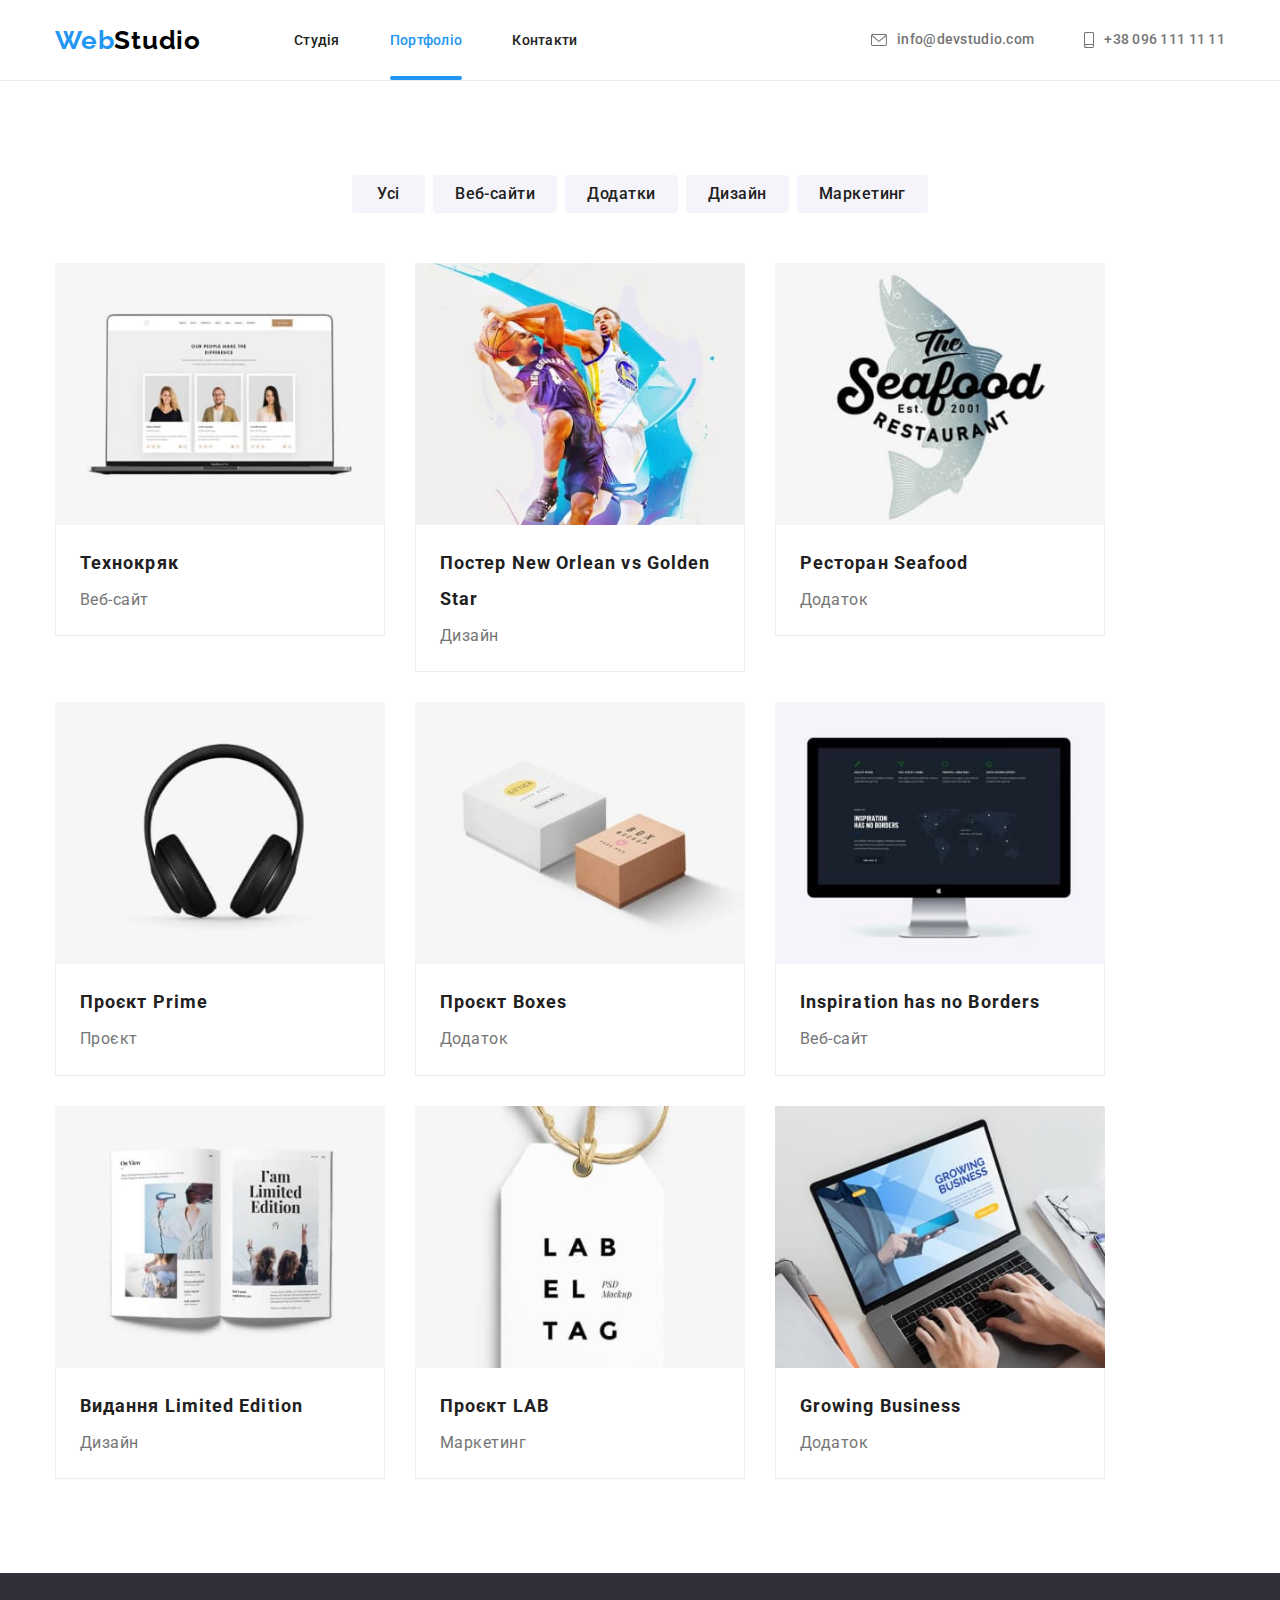
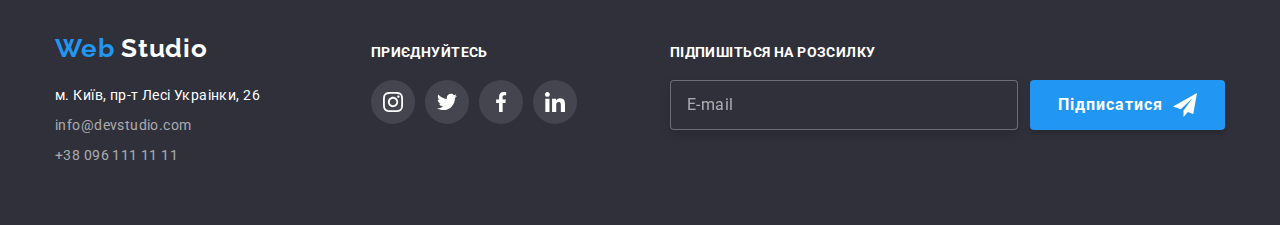
==== portfolio.html @ 9c021642 "3" ====
<!DOCTYPE html>
<html lang="uk">
  <head>
    <meta charset="UTF-8" />
    <meta http-equiv="X-UA-Compatible" content="IE=edge" />
    <meta name="viewport" content="width=device-width, initial-scale=1.0" />
    <title>Портфоліо</title>
    <!-- Google fonts -->
    <link rel="preconnect" href="https://fonts.googleapis.com" />
    <link rel="preconnect" href="https://fonts.gstatic.com" crossorigin />
    <link
      href="https://fonts.googleapis.com/css2?family=Raleway:wght@700&family=Roboto:wght@400;500;700;900&display=swap"
      rel="stylesheet"
    />
    <!-- Normalizator -->
    <link
      rel="stylesheet"
      href="https://cdnjs.cloudflare.com/ajax/libs/modern-normalize/1.1.0/modern-normalize.min.css"
    />
    <!-- my styls -->
     <link rel="stylesheet" href="./css/main.css" />
  </head>

  <body>
    <!-- HEADER-->
    <header class="head-border">
      <div class="container__head container">
        <!-- navigation -->
        <nav class="navigation">
          <!-- LOGO -->
          <a href="./index.html" class="logo" lang="en"
            >Web<span class="logo__studio">Studio</span></a
          >
          <ul class="navigation__list list">
            <li class="navigation__li"><a href="./index.html" class="navigation__element">Студія</a></li>
            <li class="navigation__li"><a href="./portfolio.html" class="current navigation__element">Портфоліо</a></li>
            <li class="navigation__li"><a href="#" class="navigation__element">Контакти</a></li>
          </ul>
        </nav>
        <!-- Contacts -->
        <ul class="contacts list">
          <li class="contacts__li">
            <a href="mailto:info@devstudio.com" class="contacts__contact" lang="en">
              <svg class="contacts__icon-maill" width="16" height="12">
                <use href="./images/icons.svg#icon-maill"></use>
              </svg>
              info@devstudio.com
            </a>
          </li>
          <li class="contacts__li">
            <a href="tel:+380961111111" class="contacts__contact">
              <svg class="contacts__icon-tell" width="10" height="16">
                <use href="./images/icons.svg#icon-tell"></use></svg
              >+38 096 111 11 11</a
            >
          </li>
        </ul>
      </div>
    </header>
    <!--- MAIN -->
    <main>
      <section class="section">
        <h1 class="hidden">Виставка наших робіт</h1>
        <div class="container">
          <ul class="list nav-projects">
            <li><button class="button-portfolio" type="button">Усі</button></li>
            <li><button class="button-portfolio" type="button">Веб-сайти</button></li>
            <li><button class="button-portfolio" type="button">Додатки</button></li>
            <li><button class="button-portfolio" type="button">Дизайн</button></li>
            <li><button class="button-portfolio" type="button">Маркетинг</button></li>
          </ul>
        </div>
        <div class="container">
          <ul class="list project-list">
            <li class="project-card">
              <a href="http://" class="link-project">
<div class="thumb-img-project">
                <img src="./images/one.jpg" alt="Веб-сайт Технокряк" class="img-project" />
<p class="description-hover">Ресурс пропонує комплексні пропозиції з різним рівнем функціоналу та сервісів. Все це дозволить відвідувачу отримати вичерпні відомості про компанію чи приватну особу.</p>
                </div>
                <div class="card-text">
                  <h2 class="project-heading">Технокряк</h2>
                  <p class="project-descriotion">Веб-сайт</p>
                </div>
              </a>
            </li>
            <li class="project-card">
              <a href="http://" class="link-project">
<div class="thumb-img-project">
                <img src="./images/two.jpg" alt="Дизайн про новий орлеан" class="img-project" />
<p class="description-hover">Ресурс пропонує комплексні пропозиції з різним рівнем функціоналу та сервісів. Все це дозволить відвідувачу отримати вичерпні відомості про компанію чи приватну особу.</p>
                </div>
                <div class="card-text">
                  <h2 class="project-heading">
                    Постер <span lang="en">New Orlean vs Golden Star</span>
                  </h2>
                  <p class="project-descriotion">Дизайн</p>
                </div>
              </a>
            </li>
            <li class="project-card">
              <a href="http://" class="link-project">
<div class="thumb-img-project">
                <img src="./images/three.jpg" alt="Додаток про їжу біля моря" class="img-project" />
<p class="description-hover">Ресурс пропонує комплексні пропозиції з різним рівнем функціоналу та сервісів. Все це дозволить відвідувачу отримати вичерпні відомості про компанію чи приватну особу.</p>
                </div>
                <div class="card-text">
                  <h2 class="project-heading">Ресторан <span lang="en">Seafood</span></h2>
                  <p class="project-descriotion">Додаток</p>
                </div>
              </a>
            </li>
            <li class="project-card">
              <a href="http://" class="link-project">
<div class="thumb-img-project">
                <img src="./images/four.jpg" alt="Проєкт Проєкт " class="img-project" />
<p class="description-hover">Ресурс пропонує комплексні пропозиції з різним рівнем функціоналу та сервісів. Все це дозволить відвідувачу отримати вичерпні відомості про компанію чи приватну особу.</p>
                </div>
                <div class="card-text">
                  <h2 class="project-heading">Проєкт <span lang="en">Prime</span></h2>
                  <p class="project-descriotion">Проєкт</p>
                </div>
              </a>
            </li>
            <li class="project-card">
              <a href="http://" class="link-project">
<div class="thumb-img-project">
                <img src="./images/five.jpg" alt="Проєкт коробки" class="img-project" />
<p class="description-hover">Ресурс пропонує комплексні пропозиції з різним рівнем функціоналу та сервісів. Все це дозволить відвідувачу отримати вичерпні відомості про компанію чи приватну особу.</p>
                </div>
                <div class="card-text">
                  <h2 class="project-heading">Проєкт <span lang="en">Boxes</span></h2>
                  <p class="project-descriotion">Додаток</p>
                </div>
              </a>
            </li>
            <li class="project-card">
              <a href="http://" class="link-project">
<div class="thumb-img-project">
                <img src="./images/six.jpg" alt="Веб-сайт " class="img-project" />
<p class="description-hover">Ресурс пропонує комплексні пропозиції з різним рівнем функціоналу та сервісів. Все це дозволить відвідувачу отримати вичерпні відомості про компанію чи приватну особу.</p>
                </div>
                <div class="card-text">
                  <h2 class="project-heading">Inspiration <span lang="en">has no Borders</span></h2>
                  <p class="project-descriotion">Веб-сайт</p>
                </div>
              </a>
            </li>
            <li class="project-card">
              <a href="http://" class="link-project">
<div class="thumb-img-project">
                <img src="./images/seven.jpg" alt="Дизайн видання Limited Edition" class="img-project" />
<p class="description-hover">Ресурс пропонує комплексні пропозиції з різним рівнем функціоналу та сервісів. Все це дозволить відвідувачу отримати вичерпні відомості про компанію чи приватну особу.</p>
                </div>
                <div class="card-text">
                  <h2 class="project-heading">Видання <span lang="en">Limited Edition</span></h2>
                  <p class="project-descriotion">Дизайн</p>
                </div>
              </a>
            </li>
            <li class="project-card">
              <a href="http://" class="link-project">
<div class="thumb-img-project">
                <img src="./images/eight.jpg" alt="Проєкт Маркетинг" class="img-project" />
<p class="description-hover">Ресурс пропонує комплексні пропозиції з різним рівнем функціоналу та сервісів. Все це дозволить відвідувачу отримати вичерпні відомості про компанію чи приватну особу.</p>
                </div>
                <div class="card-text">
                  <h2 class="project-heading">Проєкт <span lang="en">LAB</span></h2>
                  <p class="project-descriotion">Маркетинг</p>
                </div>
              </a>
            </li>
            <li class="project-card">
              <a href="http://" class="link-project">
                <div class="thumb-img-project">
                <img src="./images/nine.jpg" alt="Додаток про справы" class="img-project" />
<p class="description-hover">Ресурс пропонує комплексні пропозиції з різним рівнем функціоналу та сервісів. Все це дозволить відвідувачу отримати вичерпні відомості про компанію чи приватну особу.</p>
                </div>
                <div class="card-text">
                  <h2 class="project-heading" lang="en">Growing Business</h2>
                  <p class="project-descriotion">Додаток</p>
                </div>
              </a>
            </li>
          </ul>
        </div>
      </section>
    </main>
    <!-- FOOTER -->
    <footer class="footer">
      <div class="container">
        <div class="footer-list">
          <a href="/" class="logo logo--footer" lang="en"
            >Web <span class="logo__studio--inverse" lang="en">Studio</span></a
          >
          <address class="footer-addres">
            <ul class="list">
              <li class="adress-list">
                <a
                  href="https://goo.gl/maps/CPtrU1FHBa2aNyZL9"
                  target="_blank"
                  rel="noopener noreferrer nofollow"
                  class="adress-place link"
                  >м. Київ, пр-т Лесі Украінки, 26</a
                >
              </li>
              <li class="adress-list">
                <a href="mailto:info@devstudio.com" class="adress" lang="en">info@devstudio.com </a>
              </li>
              <li class="adress-list">
                <a href="tel:+380961111111" class="adress">+38 096 111 11 11</a>
              </li>
            </ul>
          </address>
        </div>
        <div class="footer-social">
          <h3>приєднуйтесь</h3>
          <ul class="list social-list">
            <li class="social-li">
              <a href=""
                ><svg class="icon-social" height="20" width="20">
                  <use href="./images/icons.svg#icon-instagram"></use></svg
              ></a>
            </li>
            <li class="social-li">
              <a href=""
                ><svg class="icon-social" height="20" width="20">
                  <use href="./images/icons.svg#icon-twitter"></use></svg
              ></a>
            </li>
            <li class="social-li">
              <a href=""
                ><svg class="icon-social" height="20" width="20">
                  <use href="./images/icons.svg#icon-facebook"></use></svg
              ></a>
            </li>
            <li class="social-li">
              <a href=""
                ><svg class="icon-social" height="20" width="20">
                  <use href="./images/icons.svg#icon-linkin"></use></svg
              ></a>
            </li>
          </ul>
        </div>
        <!-- Subscription -->
       
         <form action="" class="subscription">
          <strong>Підпишіться на розсилку</strong>
          <div class="wraper-subscrip">
            <input placeholder="E-mail" type="email" name="email" class="field-subscription" />

            <button type="submit" class="submit-subscription">
              Підписатися
              <svg height="24" width="24" class="icon-field-subscription">
                <use href="./images/icons.svg#icon-send"></use>
              </svg>
            </button>
          </div>
        </form>
        </div>  
      
    </footer>
  </body>
</html>
---- css/main.css ----
:root {
  --logo-color: #2196F3;
  --logo-studio: #000000;
  --logo-studio-inverse: #FFFFFF;
  --nav-color: #212121;
  --contacts-color: #757575;
  --button-text-color: #FFFFFF;
  --button-active-color: #188CE8;
  --button-color: #2196F3;
  --link-active: #2196F3;
  --adress-contact-color: rgba(255, 255, 255, 0.6);
  --adress-place-color: #FFFFFF;
  --bg-footer-color: #2F303A;
  --bg-body-color: #FFFFFF;
  --bg-hero-color: #2F303A;
  --bg-team-color: #F5F4FA;
  --bg-feature-color: #F5F4FA;
  --bg-taam-card-color: #fff;
  --h-hero-color: #FFFFFF;
  --h-what-color: #212121;
  --h-team-color: #212121;
  --team-name-color: #212121;
  --team-dsk-color: #757575;
  --feature-list-h: #212121;
  --feature-dsk: #757575;
  --nav-line: #ECECEC;
  --icon-color: #AFB1B8;
  /* colors of portfolio */
  --project-bg-btn: #F5F4FA;
  --project-border-btn: #F5F4FA;
  --project-btn-text: #212121;
  --project-btn-active-text: #FFFFFF;
  --project-card-border: #EEEEEE;
  --project-card-h: #212121;
  --project-card-dsk: #757575;
  --space-card: 30px;
}

.hidden {
  color: rgba(0, 0, 0, 0);
  position: absolute;
  width: 1px;
  height: 1px;
  margin: -1px;
  border: 0;
  padding: 0;
  white-space: nowrap;
  -webkit-clip-path: inset(100%);
          clip-path: inset(100%);
  clip: rect(0 0 0 0);
  overflow: hidden;
}

.container {
  width: 1200px;
  margin-left: auto;
  margin-right: auto;
  padding-left: 15px;
  padding-right: 15px;
}

h1,
h2,
h3,
h4,
h5,
h6,
p,
ul {
  margin: 0;
  padding: 0;
}

body {
  font-family: "Roboto", sans-serif;
  background: var(--bg-body-color);
}

.list {
  margin: 0;
  padding: 0;
  list-style-type: none;
}

a {
  text-decoration: none;
}

.section {
  padding-top: 94px;
  padding-bottom: 94px;
}

.button {
  border-radius: 4px;
  min-width: 240px;
  /* box-shadow: 0px 4px 4px rgba(0, 0, 0, 0.15); */
  padding: 10px 35.6px;
  background-color: var(--button-color);
  border: none;
  font-style: normal;
  font-weight: 700;
  font-size: 16px;
  line-height: 1.8;
  letter-spacing: 0.06em;
  color: var(--button-text-color);
  cursor: pointer;
  -webkit-transition: background-color 250ms cubic-bezier(0.4, 0, 0.2, 1);
  transition: background-color 250ms cubic-bezier(0.4, 0, 0.2, 1);
}
.button:hover {
  background-color: var(--button-active-color);
}

.social-list {
  display: -webkit-box;
  display: -ms-flexbox;
  display: flex;
  margin-top: 16px;
}
.footer-social > .social-list {
  margin: 0;
}

.social-li {
  margin-left: 10px;
}
.social-li:first-child {
  margin-left: 0;
}

.social-li > a {
  display: -webkit-box;
  display: -ms-flexbox;
  display: flex;
  -webkit-box-pack: center;
      -ms-flex-pack: center;
          justify-content: center;
  -webkit-box-align: center;
      -ms-flex-align: center;
          align-items: center;
  height: 44px;
  width: 44px;
  border-radius: 50%;
  fill: var(--icon-color);
  -webkit-transition: fill 250ms cubic-bezier(0.4, 0, 0.2, 1), background-color 250ms cubic-bezier(0.4, 0, 0.2, 1);
  transition: fill 250ms cubic-bezier(0.4, 0, 0.2, 1), background-color 250ms cubic-bezier(0.4, 0, 0.2, 1);
}
.social-li > a:hover, .social-li > a:focus {
  background-color: var(--link-active);
  fill: #fff;
}

.icon-social {
  display: block;
  fill: inherit;
}
.footer-social .icon-social {
  fill: #FFFFFF;
}

.footer-social a {
  -webkit-transition: fill 250ms cubic-bezier(0.4, 0, 0.2, 1), background-color 250ms cubic-bezier(0.4, 0, 0.2, 1);
  transition: fill 250ms cubic-bezier(0.4, 0, 0.2, 1), background-color 250ms cubic-bezier(0.4, 0, 0.2, 1);
  border-radius: 50%;
  background-color: rgba(255, 255, 255, 0.1);
}
.footer-social a:hover, .footer-social a:focus {
  background-color: var(--link-active);
}

.logo {
  font-family: "Raleway";
  font-weight: 700;
  font-size: 26px;
  line-height: 1.19;
  letter-spacing: 0.03em;
  color: var(--logo-color);
  margin-right: 93px;
}

.logo__studio {
  -webkit-transition: color 250ms cubic-bezier(0.4, 0, 0.2, 1);
  transition: color 250ms cubic-bezier(0.4, 0, 0.2, 1);
  color: var(--logo-studio);
}
.logo:hover .logo__studio, .logo:focus .logo__studio {
  color: var(--link-active);
}

.logo--footer {
  margin-bottom: 20px;
}

.logo__studio--inverse {
  -webkit-transition: color 250ms cubic-bezier(0.4, 0, 0.2, 1);
  transition: color 250ms cubic-bezier(0.4, 0, 0.2, 1);
  color: var(--logo-studio-inverse);
}
.logo:hover .logo__studio--inverse, .logo:focus .logo__studio--inverse {
  color: var(--link-active);
}

.backdrop {
  position: fixed;
  top: 0;
  left: 0;
  width: 100%;
  height: 100%;
  background-color: rgba(0, 0, 0, 0.2);
  opacity: 1;
  -webkit-transition: opacity 250ms ease, visibility 500ms ease;
  transition: opacity 250ms ease, visibility 500ms ease;
}
.backdrop.is-hidden {
  opacity: 0;
  visibility: hidden;
  pointer-events: none;
}

.modal {
  position: absolute;
  top: 50%;
  left: 50%;
  -webkit-transform: translate(-50%, -50%) scale(1);
          transform: translate(-50%, -50%) scale(1);
  width: 528px;
  padding: 40px;
  background-color: #FFFFFF;
  -webkit-box-shadow: 0px 1px 3px rgba(0, 0, 0, 0.12), 0px 1px 1px rgba(0, 0, 0, 0.14), 0px 2px 1px rgba(0, 0, 0, 0.2);
          box-shadow: 0px 1px 3px rgba(0, 0, 0, 0.12), 0px 1px 1px rgba(0, 0, 0, 0.14), 0px 2px 1px rgba(0, 0, 0, 0.2);
  border-radius: 4px;
  -webkit-transition: -webkit-transform 250ms linear;
  transition: -webkit-transform 250ms linear;
  transition: transform 250ms linear;
  transition: transform 250ms linear, -webkit-transform 250ms linear;
}
.backdrop.is-hidden .modal {
  -webkit-transform: translate(-50%, -50%) scale(1.15);
          transform: translate(-50%, -50%) scale(1.15);
}

.close {
  position: absolute;
  top: 8px;
  right: 8px;
  height: 30px;
  width: 30px;
  border-radius: 50%;
  border: 1px solid rgba(0, 0, 0, 0.1);
  display: -webkit-box;
  display: -ms-flexbox;
  display: flex;
  -webkit-box-pack: center;
      -ms-flex-pack: center;
          justify-content: center;
  -webkit-box-align: center;
      -ms-flex-align: center;
          align-items: center;
  background-color: inherit;
  cursor: pointer;
  -webkit-transition: fill 250ms cubic-bezier(0.4, 0, 0.2, 1);
  transition: fill 250ms cubic-bezier(0.4, 0, 0.2, 1);
}
.close:focus, .close:hover {
  fill: var(--link-active);
}

.form-header {
  display: block;
  font-weight: 700;
  font-size: 20px;
  line-height: 1.15;
  text-align: center;
  letter-spacing: 0.03em;
  margin-bottom: 12px;
}

.label {
  display: block;
  margin-bottom: 4px;
  font-weight: 400;
  font-size: 12px;
  line-height: 1.16;
  letter-spacing: 0.01em;
  color: #757575;
}

.wraper-field {
  position: relative;
  margin-bottom: 10px;
}

.icon-field {
  position: absolute;
  top: 50%;
  left: 12px;
  -webkit-transform: translateY(-50%);
          transform: translateY(-50%);
  display: -webkit-box;
  display: -ms-flexbox;
  display: flex;
  -webkit-box-pack: center;
      -ms-flex-pack: center;
          justify-content: center;
  -webkit-box-align: center;
      -ms-flex-align: center;
          align-items: center;
  background-size: cover;
  -webkit-transition: fill 250ms cubic-bezier(0.4, 0, 0.2, 1);
  transition: fill 250ms cubic-bezier(0.4, 0, 0.2, 1);
  fill: #212121;
}
.field:hover + .icon-field, .field:focus + .icon-field {
  fill: var(--link-active);
}

.field {
  width: 100%;
  border: 1px solid rgba(33, 33, 33, 0.2);
  border-radius: 4px;
  outline: none;
  cursor: pointer;
  font-size: 14px;
  padding-top: 12px;
  padding-bottom: 12px;
  padding-left: 42px;
  padding-right: 12px;
  -webkit-transition: border 250ms cubic-bezier(0.4, 0, 0.2, 1), fill 250ms cubic-bezier(0.4, 0, 0.2, 1);
  transition: border 250ms cubic-bezier(0.4, 0, 0.2, 1), fill 250ms cubic-bezier(0.4, 0, 0.2, 1);
}
.field:hover, .field:focus {
  border: 1px solid #2196F3;
}

.textarea {
  display: block;
  margin-bottom: 0;
  resize: none;
  padding-top: 12px;
  padding-bottom: 12px;
  padding-left: 16px;
  padding-right: 16px;
}
.textarea::-webkit-input-placeholder {
  font-weight: 400;
  font-size: 12px;
  line-height: 1.16;
  letter-spacing: 0.01em;
  color: rgba(117, 117, 117, 0.5);
}
.textarea::-moz-placeholder {
  font-weight: 400;
  font-size: 12px;
  line-height: 1.16;
  letter-spacing: 0.01em;
  color: rgba(117, 117, 117, 0.5);
}
.textarea:-ms-input-placeholder {
  font-weight: 400;
  font-size: 12px;
  line-height: 1.16;
  letter-spacing: 0.01em;
  color: rgba(117, 117, 117, 0.5);
}
.textarea::-ms-input-placeholder {
  font-weight: 400;
  font-size: 12px;
  line-height: 1.16;
  letter-spacing: 0.01em;
  color: rgba(117, 117, 117, 0.5);
}
.textarea::placeholder {
  font-weight: 400;
  font-size: 12px;
  line-height: 1.16;
  letter-spacing: 0.01em;
  color: rgba(117, 117, 117, 0.5);
}

.checkbox {
  display: -webkit-box;
  display: -ms-flexbox;
  display: flex;
  -webkit-box-pack: center;
      -ms-flex-pack: center;
          justify-content: center;
  text-align: center;
  margin-top: 20px;
  margin-bottom: 30px;
}

.label-checkbox {
  display: -webkit-box;
  display: -ms-flexbox;
  display: flex;
  -webkit-box-align: center;
      -ms-flex-align: center;
          align-items: center;
  font-weight: 400;
  font-size: 14px;
  line-height: 1.5;
  letter-spacing: 0.03em;
  color: #757575;
}
.label-checkbox::before {
  content: "";
  display: block;
  height: 15px;
  width: 16px;
  margin-right: 7px;
  border-radius: 2px;
  border: 2px solid #000000;
  cursor: pointer;
  background-image: url(../images/checkbox.svg);
  background-repeat: no-repeat;
  background-size: content;
  -webkit-transition: border 250ms cubic-bezier(0.4, 0, 0.2, 1), background-color 250ms cubic-bezier(0.4, 0, 0.2, 1);
  transition: border 250ms cubic-bezier(0.4, 0, 0.2, 1), background-color 250ms cubic-bezier(0.4, 0, 0.2, 1);
}
.imput-checkbox:checked + .label-checkbox::before {
  background-color: var(--link-active);
  border: 2px solid var(--link-active);
}
.imput-checkbox:focus + .label-checkbox::before {
  border: 2px solid var(--link-active);
}
.label-checkbox > a {
  font-weight: 400;
  font-size: 14px;
  line-height: 1.5;
  letter-spacing: 0.03em;
  -webkit-text-decoration-line: underline;
          text-decoration-line: underline;
  color: #2196F3;
}

.modal-submit {
  display: block;
  margin-left: auto;
  margin-right: auto;
  padding-top: 10px;
  padding-bottom: 10px;
  padding-left: 52px;
  padding-right: 52px;
  font-weight: 700;
  font-size: 16px;
  line-height: 1.87;
  text-align: center;
  letter-spacing: 0.06em;
  color: #FFFFFF;
  background-color: var(--button-color);
  -webkit-box-shadow: 0px 4px 4px rgba(0, 0, 0, 0.15);
          box-shadow: 0px 4px 4px rgba(0, 0, 0, 0.15);
  border-radius: 4px;
  border: none;
  cursor: pointer;
  -webkit-transition: background-color 250ms cubic-bezier(0.4, 0, 0.2, 1);
  transition: background-color 250ms cubic-bezier(0.4, 0, 0.2, 1);
}
.modal-submit:hover, .modal-submit:focus {
  background-color: var(--button-active-color);
}

.head-border {
  border-bottom: 1px solid var(--nav-line);
}

.container__head {
  display: -webkit-box;
  display: -ms-flexbox;
  display: flex;
  -webkit-box-align: center;
      -ms-flex-align: center;
          align-items: center;
}

/* --------------NAVIGATION  --------------*/
.navigation {
  display: -webkit-box;
  display: -ms-flexbox;
  display: flex;
  -webkit-box-align: center;
      -ms-flex-align: center;
          align-items: center;
}

.navigation__list {
  display: -webkit-box;
  display: -ms-flexbox;
  display: flex;
}

.navigation__element {
  font-weight: 500;
  font-size: 14px;
  line-height: 1.14;
  letter-spacing: 0.02em;
  color: var(--nav-color);
  -webkit-transition: color 250ms cubic-bezier(0.4, 0, 0.2, 1);
  transition: color 250ms cubic-bezier(0.4, 0, 0.2, 1);
}
.navigation__element:focus, .navigation__element:hover {
  color: var(--link-active);
}

.navigation__list > .navigation__li {
  margin-left: 50px;
}

.navigation__list > .navigation__li:first-child {
  margin-left: 0;
}

.current {
  padding-top: 32px;
  padding-bottom: 32px;
  color: var(--link-active);
  position: relative;
}
.current::after {
  content: "";
  display: block;
  left: 0;
  bottom: 0;
  position: absolute;
  width: 100%;
  height: 4px;
  background-color: var(--link-active);
  border-radius: 2px;
}

/* --------------CONTACTS --------------*/
.contacts {
  display: -webkit-box;
  display: -ms-flexbox;
  display: flex;
  margin-left: auto;
}

.contacts__li {
  display: -webkit-box;
  display: -ms-flexbox;
  display: flex;
  margin-left: 50px;
}
.contacts__li:first-child {
  margin-left: 0;
}

.contacts__li > a {
  padding-top: 32px;
  padding-bottom: 32px;
}

.contacts__contact {
  display: -webkit-box;
  display: -ms-flexbox;
  display: flex;
  -webkit-box-align: center;
      -ms-flex-align: center;
          align-items: center;
  -webkit-box-pack: center;
      -ms-flex-pack: center;
          justify-content: center;
  font-weight: 500;
  font-size: 14px;
  line-height: 1.14;
  letter-spacing: 0.02em;
  text-decoration: none;
  color: var(--contacts-color);
  fill: var(--contacts-color);
  -webkit-transition: color 250ms cubic-bezier(0.4, 0, 0.2, 1);
  transition: color 250ms cubic-bezier(0.4, 0, 0.2, 1);
}
.contacts__contact:hover, .contacts__contact:focus {
  color: var(--link-active);
  fill: var(--link-active);
}

.contacts__icon-maill, .contacts__icon-tell {
  fill: inherit;
  margin-right: 10px;
}

.hero-section {
  padding: 200px 0;
  text-align: center;
  background-size: 1600px auto;
  background-color: #AFB1B8;
  background-image: -webkit-gradient(linear, left top, left bottom, from(rgba(47, 48, 58, 0.4)), to(rgba(47, 48, 58, 0.4))), url(../images/hero-fon-min.jpg);
  background-image: linear-gradient(rgba(47, 48, 58, 0.4), rgba(47, 48, 58, 0.4)), url(../images/hero-fon-min.jpg);
  background-position: center;
  background-repeat: no-repeat;
}

.hero-heading {
  font-weight: 900;
  font-size: 44px;
  line-height: 1.36;
  letter-spacing: 0.06em;
  text-transform: uppercase;
  color: var(--h-hero-color);
  width: 696px;
  margin-left: auto;
  margin-right: auto;
  margin-bottom: 30px;
}

/*   ------------Our feature ------------- */
.features-section {
  padding-bottom: 0;
}

.features {
  display: -webkit-box;
  display: -ms-flexbox;
  display: flex;
}

/* feature  card*/
.feature-card {
  display: block;
  width: 25%;
  margin-left: var(--space-card);
}
.feature-card:first-child {
  margin-left: 0;
}

.bord-feature {
  display: -webkit-box;
  display: -ms-flexbox;
  display: flex;
  -webkit-box-pack: center;
      -ms-flex-pack: center;
          justify-content: center;
  -webkit-box-align: center;
      -ms-flex-align: center;
          align-items: center;
  height: 120px;
  margin-bottom: 30px;
  border-radius: 4px;
  background-color: var(--bg-feature-color);
}

.feature-list-heading {
  font-weight: 700;
  font-size: 14px;
  line-height: 1.14;
  letter-spacing: 0.03em;
  margin: 0;
  margin-bottom: 10px;
  text-transform: uppercase;
  color: var(--feature-list-h);
}

.feature-list-description {
  font-weight: 400;
  font-size: 14px;
  line-height: 1.7;
  letter-spacing: 0.03em;
  color: var(--feature-dsk);
  margin: 0px;
}

.what-heading {
  font-weight: 700;
  font-size: 36px;
  line-height: 1.16;
  text-align: center;
  letter-spacing: 0.03em;
  color: var(--h-what-color);
  margin: 0;
  margin-bottom: 50px;
}

.what-list-other {
  display: -webkit-box;
  display: -ms-flexbox;
  display: flex;
}

.what-card {
  width: 33.3333333333%;
  position: relative;
  margin-left: var(--space-card);
}
.what-card:first-child {
  margin-left: 0;
  -webkit-box-align: center;
      -ms-flex-align: center;
          align-items: center;
}

.img-what {
  width: 100%;
  display: block;
}

.what-descriptions {
  position: absolute;
  bottom: 0;
  left: 50%;
  -webkit-transform: translateX(-50%);
          transform: translateX(-50%);
  display: inline-block;
  width: 100%;
  padding-bottom: 27px;
  padding-top: 27px;
  font-weight: 700;
  font-size: 14px;
  line-height: 1.14;
  text-align: center;
  letter-spacing: 0.03em;
  text-transform: uppercase;
  color: #FFFFFF;
  background-color: rgba(47, 48, 58, 0.8);
}

/*-------------- OUR TEAM---------------*/
.our-team {
  background-color: var(--bg-team-color);
}

.our-team-heading {
  font-weight: 700;
  font-size: 36px;
  line-height: 1.16;
  text-align: center;
  letter-spacing: 0.03em;
  color: var(--h-team-color);
  margin-bottom: 50px;
}

.our-team-list {
  display: -webkit-box;
  display: -ms-flexbox;
  display: flex;
}

.team-card {
  -webkit-box-orient: vertical;
  -webkit-box-direction: normal;
      -ms-flex-direction: column;
          flex-direction: column;
  background-color: var(--bg-taam-card-color);
  -webkit-box-shadow: 0px 1px 3px rgba(0, 0, 0, 0.12), 0px 1px 1px rgba(0, 0, 0, 0.14), 0px 2px 1px rgba(0, 0, 0, 0.2);
          box-shadow: 0px 1px 3px rgba(0, 0, 0, 0.12), 0px 1px 1px rgba(0, 0, 0, 0.14), 0px 2px 1px rgba(0, 0, 0, 0.2);
  border-radius: 0px 0px 4px 4px;
  width: 25%;
  margin-left: var(--space-card);
}
.team-card:first-child {
  margin-left: 0;
}

/*-------- Images--------*/
.imag-team {
  width: 100%;
  display: block;
}

.container-team {
  display: -webkit-box;
  display: -ms-flexbox;
  display: flex;
  -webkit-box-orient: vertical;
  -webkit-box-direction: normal;
      -ms-flex-direction: column;
          flex-direction: column;
  -webkit-box-pack: center;
      -ms-flex-pack: center;
          justify-content: center;
  -webkit-box-align: center;
      -ms-flex-align: center;
          align-items: center;
  padding: 30px 0;
}

.team-name {
  font-weight: 500;
  font-size: 16px;
  line-height: 1.187;
  text-align: center;
  letter-spacing: 0.03em;
  color: var(--team-name-color);
  margin: 0 0 10px;
}

.our-team-profession {
  font-weight: 400;
  font-size: 16px;
  line-height: 1.187;
  text-align: center;
  letter-spacing: 0.03em;
  color: var(--team-dsk-color);
  margin: 0;
}

/* Our Clients */
.header-clients {
  font-weight: 700;
  font-size: 36px;
  line-height: 1.16;
  text-align: center;
  letter-spacing: 0.03em;
  margin-bottom: 50px;
}

.container > .clients-list {
  display: -webkit-box;
  display: -ms-flexbox;
  display: flex;
  -webkit-box-pack: justify;
      -ms-flex-pack: justify;
          justify-content: space-between;
  -webkit-box-align: center;
      -ms-flex-align: center;
          align-items: center;
  margin-left: auto;
  margin-right: auto;
}

.client {
  display: block;
  width: 16.6666666667%;
}

.link-client {
  display: -webkit-box;
  display: -ms-flexbox;
  display: flex;
  -webkit-box-pack: center;
      -ms-flex-pack: center;
          justify-content: center;
  -webkit-box-align: center;
      -ms-flex-align: center;
          align-items: center;
  height: 92px;
  width: 170px;
  border: 1px solid var(--icon-color);
  border-radius: 4px;
  fill: var(--icon-color);
  -webkit-transition: fill 250ms cubic-bezier(0.4, 0, 0.2, 1), border 250ms cubic-bezier(0.4, 0, 0.2, 1);
  transition: fill 250ms cubic-bezier(0.4, 0, 0.2, 1), border 250ms cubic-bezier(0.4, 0, 0.2, 1);
}
.link-client:hover, .link-client:focus {
  fill: var(--link-active);
  border: 1px solid var(--link-active);
}

.client-container {
  display: -webkit-box;
  display: -ms-flexbox;
  display: flex;
  -webkit-box-pack: center;
      -ms-flex-pack: center;
          justify-content: center;
  -webkit-box-align: center;
      -ms-flex-align: center;
          align-items: center;
  height: 60px;
  width: 106px;
}

.icon-clien {
  height: 60px;
}

.footer {
  background-color: var(--bg-footer-color);
  padding: 60px 0px;
}
.footer > .container {
  display: -webkit-box;
  display: -ms-flexbox;
  display: flex;
  -webkit-box-align: baseline;
      -ms-flex-align: baseline;
          align-items: baseline;
}

.footer-list {
  display: -webkit-box;
  display: -ms-flexbox;
  display: flex;
  -webkit-box-orient: vertical;
  -webkit-box-direction: normal;
      -ms-flex-direction: column;
          flex-direction: column;
  min-width: -webkit-fit-content;
  min-width: -moz-fit-content;
  min-width: fit-content;
}

.footer-addres {
  padding-right: 25px;
}

.adress-list {
  display: block;
  margin-bottom: 9px;
  height: 21px;
}
.adress-list:last-child {
  margin-bottom: 0;
}

.adress-place {
  font-style: normal;
  font-weight: 400;
  font-size: 14px;
  line-height: 1.71;
  letter-spacing: 0.03em;
  color: var(--adress-place-color);
  -webkit-transition: color 250ms cubic-bezier(0.4, 0, 0.2, 1);
  transition: color 250ms cubic-bezier(0.4, 0, 0.2, 1);
}
.adress-place:hover, .adress-place:focus {
  color: var(--link-active);
}

.adress {
  font-style: normal;
  font-weight: 400;
  font-size: 14px;
  line-height: 1.71;
  letter-spacing: 0.03em;
  color: var(--adress-contact-color);
  -webkit-transition: color 250ms cubic-bezier(0.4, 0, 0.2, 1);
  transition: color 250ms cubic-bezier(0.4, 0, 0.2, 1);
}
.adress:focus, .adress:hover {
  color: var(--link-active);
}

.footer-social {
  margin-left: 70px;
}

.footer-social > h3 {
  font-weight: 700;
  font-size: 14px;
  line-height: 16px;
  letter-spacing: 0.03em;
  text-transform: uppercase;
  color: #FFFFFF;
  margin-bottom: 20px;
}

/* Subscription */
.subscription {
  width: 100%;
  margin-left: 93px;
  margin-right: 0;
}

.subscription strong {
  display: inline-block;
  margin-bottom: 20px;
  font-weight: 700;
  font-size: 14px;
  line-height: 16px;
  letter-spacing: 0.03em;
  text-transform: uppercase;
  color: #FFFFFF;
}

.wraper-subscrip {
  display: -webkit-box;
  display: -ms-flexbox;
  display: flex;
}

.field-subscription {
  width: 100%;
  border: 1px solid rgba(255, 255, 255, 0.3);
  background-color: #2F303A;
  color: rgba(255, 255, 255, 0.6);
  -webkit-filter: drop-shadow(0px 4px 4px rgba(0, 0, 0, 0.15));
          filter: drop-shadow(0px 4px 4px rgba(0, 0, 0, 0.15));
  border-radius: 4px;
  outline: none;
  padding-top: 15px;
  padding-bottom: 15px;
  padding-left: 16px;
  padding-right: 16px;
}
.field-subscription::-webkit-input-placeholder {
  font-weight: 400;
  font-size: 16px;
  line-height: 1.25;
  letter-spacing: 0.03em;
  color: rgba(255, 255, 255, 0.6);
}
.field-subscription::-moz-placeholder {
  font-weight: 400;
  font-size: 16px;
  line-height: 1.25;
  letter-spacing: 0.03em;
  color: rgba(255, 255, 255, 0.6);
}
.field-subscription:-ms-input-placeholder {
  font-weight: 400;
  font-size: 16px;
  line-height: 1.25;
  letter-spacing: 0.03em;
  color: rgba(255, 255, 255, 0.6);
}
.field-subscription::-ms-input-placeholder {
  font-weight: 400;
  font-size: 16px;
  line-height: 1.25;
  letter-spacing: 0.03em;
  color: rgba(255, 255, 255, 0.6);
}
.field-subscription::placeholder {
  font-weight: 400;
  font-size: 16px;
  line-height: 1.25;
  letter-spacing: 0.03em;
  color: rgba(255, 255, 255, 0.6);
}

.submit-subscription {
  display: -webkit-box;
  display: -ms-flexbox;
  display: flex;
  -webkit-box-pack: center;
      -ms-flex-pack: center;
          justify-content: center;
  -webkit-box-align: center;
      -ms-flex-align: center;
          align-items: center;
  margin-left: 12px;
  font-weight: 700;
  font-size: 16px;
  line-height: 1.87;
  text-align: center;
  letter-spacing: 0.06em;
  color: #FFFFFF;
  padding-top: 10px;
  padding-bottom: 10px;
  padding-left: 28px;
  padding-right: 28px;
  background: var(--button-color);
  -webkit-box-shadow: 0px 4px 4px rgba(0, 0, 0, 0.15);
          box-shadow: 0px 4px 4px rgba(0, 0, 0, 0.15);
  border-radius: 4px;
  border: none;
  cursor: pointer;
  -webkit-transition: background-color 250ms cubic-bezier(0.4, 0, 0.2, 1);
  transition: background-color 250ms cubic-bezier(0.4, 0, 0.2, 1);
}
.submit-subscription:hover, .submit-subscription:focus {
  background-color: var(--button-active-color);
}

.submit-subscription svg {
  margin-left: 10px;
}

/* Section PORTFOLIO --*/
/* BUTTONS PORTFOLIO */
.nav-projects {
  display: -webkit-box;
  display: -ms-flexbox;
  display: flex;
  -webkit-box-pack: center;
      -ms-flex-pack: center;
          justify-content: center;
  grid-gap: 8px;
  margin-left: auto;
  margin-right: auto;
  margin-bottom: 50px;
}

.button-portfolio {
  width: auto;
  min-height: 38px;
  min-width: 73px;
  border-radius: 4px;
  border: var(--project-border-btn);
  padding: 6px 22px;
  font-family: "Roboto";
  font-style: normal;
  font-weight: 500;
  font-size: 16px;
  line-height: 1.62;
  text-align: center;
  letter-spacing: 0.03em;
  color: var(--project-btn-text);
  cursor: pointer;
  background: var(--project-bg-btn);
  -webkit-transition: color 250ms cubic-bezier(0.4, 0, 0.2, 1), background-color 250ms cubic-bezier(0.4, 0, 0.2, 1);
  transition: color 250ms cubic-bezier(0.4, 0, 0.2, 1), background-color 250ms cubic-bezier(0.4, 0, 0.2, 1);
}
.button-portfolio:hover, .button-portfolio:focus {
  background-color: var(--button-color);
  color: var(--project-btn-active-text);
  -webkit-box-shadow: 0px 3px 1px rgba(0, 0, 0, 0.1), 0px 1px 2px rgba(0, 0, 0, 0.08), 0px 2px 2px rgba(0, 0, 0, 0.12);
          box-shadow: 0px 3px 1px rgba(0, 0, 0, 0.1), 0px 1px 2px rgba(0, 0, 0, 0.08), 0px 2px 2px rgba(0, 0, 0, 0.12);
}

/* LIST OUR PROJECTS PORTFOLIO*/
.project-list {
  display: -webkit-box;
  display: -ms-flexbox;
  display: flex;
  -ms-flex-wrap: wrap;
      flex-wrap: wrap;
}

.img-project {
  display: block;
  width: 100%;
}

.project-card {
  width: calc(33.3333333333% - 2 * var(--space-card));
  margin-left: var(--space-card);
  margin-bottom: var(--space-card);
}
.project-card:nth-child(3n+1) {
  margin-left: 0;
}
.project-card:nth-last-of-type(-n+3) {
  margin-bottom: 0;
}

.link-project {
  display: block;
}
.link-project:hover, .link-project:focus {
  -webkit-box-shadow: 0px 1px 1px rgba(0, 0, 0, 0.12), 0px 4px 4px rgba(0, 0, 0, 0.06), 1px 4px 6px rgba(0, 0, 0, 0.16);
          box-shadow: 0px 1px 1px rgba(0, 0, 0, 0.12), 0px 4px 4px rgba(0, 0, 0, 0.06), 1px 4px 6px rgba(0, 0, 0, 0.16);
}

.thumb-img-project {
  position: relative;
  text-align: left;
  overflow: hidden;
}

.description-hover {
  position: absolute;
  bottom: 0;
  left: 0;
  width: 100%;
  height: 100%;
  padding-left: 24px;
  padding-right: 24px;
  padding-top: 63px;
  padding-bottom: 63px;
  -webkit-transform: translateY(100%);
          transform: translateY(100%);
  -webkit-transition: -webkit-transform 250ms cubic-bezier(0.4, 0, 0.2, 1) 0ms;
  transition: -webkit-transform 250ms cubic-bezier(0.4, 0, 0.2, 1) 0ms;
  transition: transform 250ms cubic-bezier(0.4, 0, 0.2, 1) 0ms;
  transition: transform 250ms cubic-bezier(0.4, 0, 0.2, 1) 0ms, -webkit-transform 250ms cubic-bezier(0.4, 0, 0.2, 1) 0ms;
  font-weight: 400;
  font-size: 18px;
  line-height: 1.56;
  letter-spacing: 0.03em;
  color: #FFFFFF;
  background-color: rgba(33, 150, 243, 0.9);
}
.link-project:hover .description-hover, .link-project:focus .description-hover {
  -webkit-transform: translateY(0%);
          transform: translateY(0%);
}

.card-text {
  padding-top: 20px;
  padding-bottom: 20px;
  padding-left: 24px;
  padding-right: 24px;
  border-left: 1px solid var(--project-card-border);
  border-right: 1px solid var(--project-card-border);
  border-bottom: 1px solid var(--project-card-border);
}

.project-heading {
  font-weight: 700;
  font-size: 18px;
  line-height: 2;
  letter-spacing: 0.06em;
  color: var(--project-card-h);
  margin-bottom: 4px;
}

.project-descriotion {
  font-weight: 400;
  font-size: 16px;
  line-height: 1.88;
  letter-spacing: 0.03em;
  color: var(--project-card-dsk);
}/*# sourceMappingURL=main.css.map */
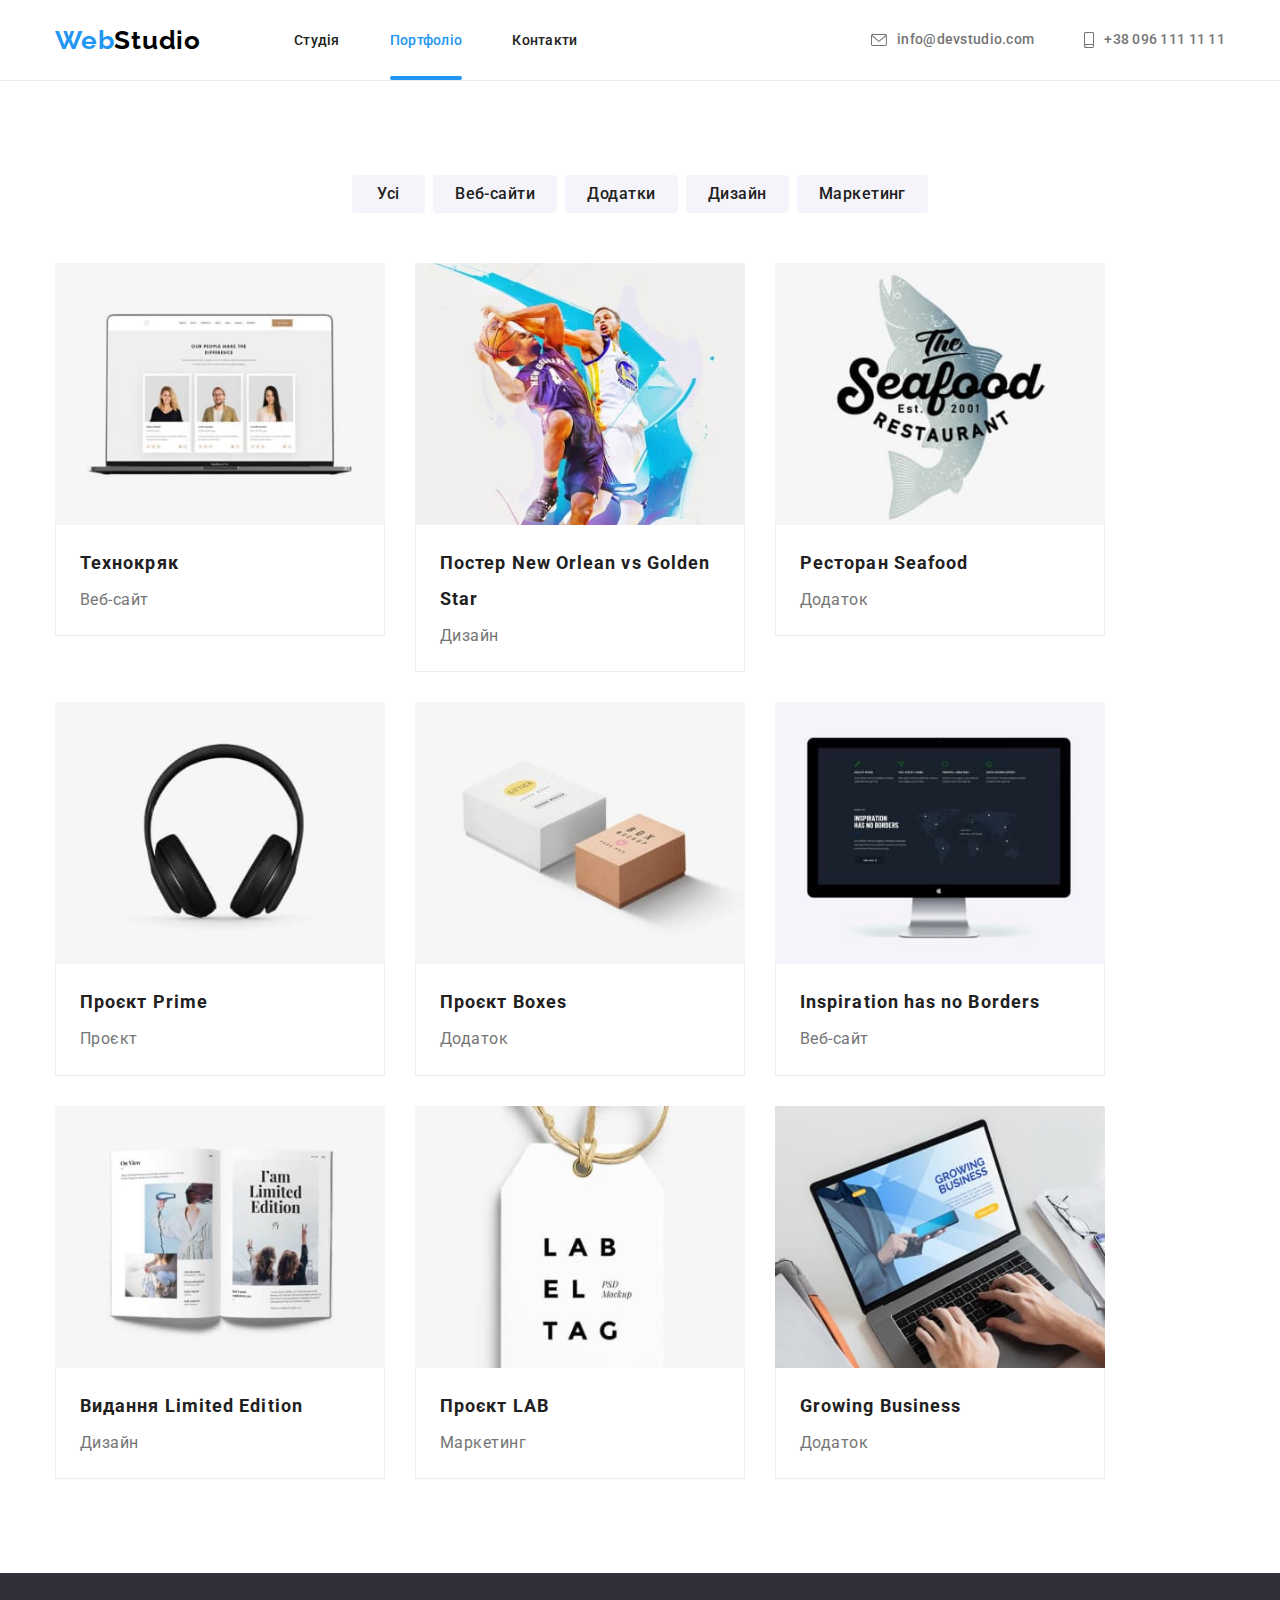
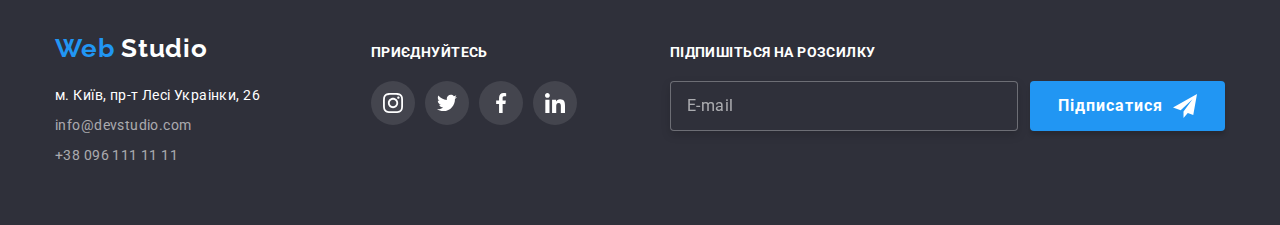
==== commit 47377c2c: "3" ====
--- a/portfolio.html
+++ b/portfolio.html
@@ -214,44 +214,42 @@
           </address>
         </div>
         <div class="footer-social">
-          <h3>приєднуйтесь</h3>
-          <ul class="list social-list">
-            <li class="social-li">
-              <a href=""
-                ><svg class="icon-social" height="20" width="20">
+          <h3 class="footer-social__title" >приєднуйтесь</h3>
+          <ul class="list social-links-list">
+            <li class="social-links-list__item social-links-list__item--footer">
+              <a href="" class="social-links-list__link"
+                ><svg class="social-links-list__icon" height="20" width="20">
                   <use href="./images/icons.svg#icon-instagram"></use></svg
               ></a>
             </li>
-            <li class="social-li">
-              <a href=""
-                ><svg class="icon-social" height="20" width="20">
+            <li class="social-links-list__item social-links-list__item--footer">
+              <a href="" class="social-links-list__link"
+                ><svg class="social-links-list__icon" height="20" width="20">
                   <use href="./images/icons.svg#icon-twitter"></use></svg
               ></a>
             </li>
-            <li class="social-li">
-              <a href=""
-                ><svg class="icon-social" height="20" width="20">
+            <li class="social-links-list__item social-links-list__item--footer">
+              <a href="" class="social-links-list__link"
+                ><svg class="social-links-list__icon" height="20" width="20">
                   <use href="./images/icons.svg#icon-facebook"></use></svg
               ></a>
             </li>
-            <li class="social-li">
-              <a href=""
-                ><svg class="icon-social" height="20" width="20">
+            <li class="social-links-list__item social-links-list__item--footer">
+              <a href="./portfolio.html" class="social-links-list__link"
+                ><svg class="social-links-list__icon" height="20" width="20">
                   <use href="./images/icons.svg#icon-linkin"></use></svg
               ></a>
             </li>
           </ul>
         </div>
-        <!-- Subscription -->
-       
-         <form action="" class="subscription">
-          <strong>Підпишіться на розсилку</strong>
-          <div class="wraper-subscrip">
-            <input placeholder="E-mail" type="email" name="email" class="field-subscription" />
+        <form action="" class="footer-subscription">
+          <strong class="footer-social__title">Підпишіться на розсилку</strong>
+          <div class="footer-subscription__container">
+            <input placeholder="E-mail" type="email" name="email" class="footer-subscription__field" />
 
-            <button type="submit" class="submit-subscription">
-              Підписатися
-              <svg height="24" width="24" class="icon-field-subscription">
+            <button type="submit" class="footer-subscription__submit">
+               Підписатися
+               <svg height="24" width="24" class="footer-subscription__icon-submit">
                 <use href="./images/icons.svg#icon-send"></use>
               </svg>
             </button>
--- a/css/main.css
+++ b/css/main.css
@@ -51,14 +51,6 @@
   overflow: hidden;
 }
 
-.container {
-  width: 1200px;
-  margin-left: auto;
-  margin-right: auto;
-  padding-left: 15px;
-  padding-right: 15px;
-}
-
 h1,
 h2,
 h3,
@@ -86,12 +78,281 @@
   text-decoration: none;
 }
 
+.container {
+  width: 1200px;
+  margin-left: auto;
+  margin-right: auto;
+  padding-left: 15px;
+  padding-right: 15px;
+}
+
 .section {
   padding-top: 94px;
   padding-bottom: 94px;
 }
 
-.button {
+.title {
+  font-weight: 700;
+  font-size: 36px;
+  line-height: 1.16;
+  letter-spacing: 0.03em;
+  text-align: center;
+  color: var(--h-what-color);
+  margin: 0;
+  margin-bottom: 50px;
+}
+
+.social-links-list {
+  display: -webkit-box;
+  display: -ms-flexbox;
+  display: flex;
+  margin-top: 16px;
+}
+.footer-social > .social-links-list {
+  margin: 0;
+}
+
+.social-links-list__item {
+  margin-left: 10px;
+}
+.social-links-list__item:first-child {
+  margin-left: 0;
+}
+
+.social-links-list__link {
+  display: -webkit-box;
+  display: -ms-flexbox;
+  display: flex;
+  -webkit-box-pack: center;
+      -ms-flex-pack: center;
+          justify-content: center;
+  -webkit-box-align: center;
+      -ms-flex-align: center;
+          align-items: center;
+  height: 44px;
+  width: 44px;
+  border-radius: 50%;
+  fill: var(--icon-color);
+  -webkit-transition: fill 250ms cubic-bezier(0.4, 0, 0.2, 1), background-color 250ms cubic-bezier(0.4, 0, 0.2, 1);
+  transition: fill 250ms cubic-bezier(0.4, 0, 0.2, 1), background-color 250ms cubic-bezier(0.4, 0, 0.2, 1);
+}
+.social-links-list__link:hover, .social-links-list__link:focus {
+  background-color: var(--link-active);
+  fill: #fff;
+}
+
+.social-links-list__icon {
+  display: block;
+  fill: inherit;
+}
+.footer-social .social-links-list__icon {
+  fill: #FFFFFF;
+}
+
+.social-links-list__item--footer {
+  -webkit-transition: fill 250ms cubic-bezier(0.4, 0, 0.2, 1), background-color 250ms cubic-bezier(0.4, 0, 0.2, 1);
+  transition: fill 250ms cubic-bezier(0.4, 0, 0.2, 1), background-color 250ms cubic-bezier(0.4, 0, 0.2, 1);
+  border-radius: 50%;
+  background-color: rgba(255, 255, 255, 0.1);
+}
+.social-links-list__item--footer:hover, .social-links-list__item--footer:focus {
+  background-color: var(--link-active);
+}
+
+.logo {
+  font-family: "Raleway";
+  font-weight: 700;
+  font-size: 26px;
+  line-height: 1.19;
+  letter-spacing: 0.03em;
+  color: var(--logo-color);
+  margin-right: 93px;
+}
+
+.logo__studio {
+  color: var(--logo-studio);
+  -webkit-transition: color 250ms cubic-bezier(0.4, 0, 0.2, 1);
+  transition: color 250ms cubic-bezier(0.4, 0, 0.2, 1);
+}
+.logo:hover .logo__studio, .logo:focus .logo__studio {
+  color: var(--link-active);
+}
+
+.logo--footer {
+  margin-bottom: 20px;
+}
+
+.logo__studio--inverse {
+  color: var(--logo-studio-inverse);
+  -webkit-transition: color 250ms cubic-bezier(0.4, 0, 0.2, 1);
+  transition: color 250ms cubic-bezier(0.4, 0, 0.2, 1);
+}
+.logo:hover .logo__studio--inverse, .logo:focus .logo__studio--inverse {
+  color: var(--link-active);
+}
+
+/* Section PORTFOLIO --*/
+/* BUTTONS PORTFOLIO */
+.nav-projects {
+  display: -webkit-box;
+  display: -ms-flexbox;
+  display: flex;
+  -webkit-box-pack: center;
+      -ms-flex-pack: center;
+          justify-content: center;
+  grid-gap: 8px;
+  margin-left: auto;
+  margin-right: auto;
+  margin-bottom: 50px;
+}
+
+.button-portfolio {
+  width: auto;
+  min-height: 38px;
+  min-width: 73px;
+  border-radius: 4px;
+  border: var(--project-border-btn);
+  padding: 6px 22px;
+  font-family: "Roboto";
+  font-style: normal;
+  font-weight: 500;
+  font-size: 16px;
+  line-height: 1.62;
+  letter-spacing: 0.03em;
+  text-align: center;
+  color: var(--project-btn-text);
+  cursor: pointer;
+  background: var(--project-bg-btn);
+  -webkit-transition: color 250ms cubic-bezier(0.4, 0, 0.2, 1), background-color 250ms cubic-bezier(0.4, 0, 0.2, 1);
+  transition: color 250ms cubic-bezier(0.4, 0, 0.2, 1), background-color 250ms cubic-bezier(0.4, 0, 0.2, 1);
+}
+.button-portfolio:hover, .button-portfolio:focus {
+  background-color: var(--button-color);
+  color: var(--project-btn-active-text);
+  -webkit-box-shadow: 0px 3px 1px rgba(0, 0, 0, 0.1), 0px 1px 2px rgba(0, 0, 0, 0.08), 0px 2px 2px rgba(0, 0, 0, 0.12);
+          box-shadow: 0px 3px 1px rgba(0, 0, 0, 0.1), 0px 1px 2px rgba(0, 0, 0, 0.08), 0px 2px 2px rgba(0, 0, 0, 0.12);
+}
+
+/* LIST OUR PROJECTS PORTFOLIO*/
+.project-list {
+  display: -webkit-box;
+  display: -ms-flexbox;
+  display: flex;
+  -ms-flex-wrap: wrap;
+      flex-wrap: wrap;
+}
+
+.img-project {
+  display: block;
+  width: 100%;
+}
+
+.project-card {
+  width: calc(33.3333333333% - 2 * var(--space-card));
+  margin-left: var(--space-card);
+  margin-bottom: var(--space-card);
+}
+.project-card:nth-child(3n+1) {
+  margin-left: 0;
+}
+.project-card:nth-last-of-type(-n+3) {
+  margin-bottom: 0;
+}
+
+.link-project {
+  display: block;
+}
+.link-project:hover, .link-project:focus {
+  -webkit-box-shadow: 0px 1px 1px rgba(0, 0, 0, 0.12), 0px 4px 4px rgba(0, 0, 0, 0.06), 1px 4px 6px rgba(0, 0, 0, 0.16);
+          box-shadow: 0px 1px 1px rgba(0, 0, 0, 0.12), 0px 4px 4px rgba(0, 0, 0, 0.06), 1px 4px 6px rgba(0, 0, 0, 0.16);
+}
+
+.thumb-img-project {
+  position: relative;
+  text-align: left;
+  overflow: hidden;
+}
+
+.description-hover {
+  position: absolute;
+  bottom: 0;
+  left: 0;
+  width: 100%;
+  height: 100%;
+  padding-left: 24px;
+  padding-right: 24px;
+  padding-top: 63px;
+  padding-bottom: 63px;
+  -webkit-transform: translateY(100%);
+          transform: translateY(100%);
+  -webkit-transition: -webkit-transform 250ms cubic-bezier(0.4, 0, 0.2, 1) 0ms;
+  transition: -webkit-transform 250ms cubic-bezier(0.4, 0, 0.2, 1) 0ms;
+  transition: transform 250ms cubic-bezier(0.4, 0, 0.2, 1) 0ms;
+  transition: transform 250ms cubic-bezier(0.4, 0, 0.2, 1) 0ms, -webkit-transform 250ms cubic-bezier(0.4, 0, 0.2, 1) 0ms;
+  font-weight: 400;
+  font-size: 18px;
+  line-height: 1.56;
+  letter-spacing: 0.03em;
+  color: #FFFFFF;
+  background-color: rgba(33, 150, 243, 0.9);
+}
+.link-project:hover .description-hover, .link-project:focus .description-hover {
+  -webkit-transform: translateY(0%);
+          transform: translateY(0%);
+}
+
+.card-text {
+  padding-top: 20px;
+  padding-bottom: 20px;
+  padding-left: 24px;
+  padding-right: 24px;
+  border-left: 1px solid var(--project-card-border);
+  border-right: 1px solid var(--project-card-border);
+  border-bottom: 1px solid var(--project-card-border);
+}
+
+.project-heading {
+  font-weight: 700;
+  font-size: 18px;
+  line-height: 2;
+  letter-spacing: 0.06em;
+  color: var(--project-card-h);
+  margin-bottom: 4px;
+}
+
+.project-descriotion {
+  font-weight: 400;
+  font-size: 16px;
+  line-height: 1.88;
+  letter-spacing: 0.03em;
+  color: var(--project-card-dsk);
+}
+
+.hero-section {
+  padding: 200px 0;
+  text-align: center;
+  background-size: 1600px auto;
+  background-color: #AFB1B8;
+  background-image: -webkit-gradient(linear, left top, left bottom, from(rgba(47, 48, 58, 0.4)), to(rgba(47, 48, 58, 0.4))), url(../images/hero-fon-min.jpg);
+  background-image: linear-gradient(rgba(47, 48, 58, 0.4), rgba(47, 48, 58, 0.4)), url(../images/hero-fon-min.jpg);
+  background-position: center;
+  background-repeat: no-repeat;
+}
+
+.hero-section__heading {
+  font-weight: 900;
+  font-size: 44px;
+  line-height: 1.36;
+  letter-spacing: 0.06em;
+  text-transform: uppercase;
+  color: var(--h-hero-color);
+  width: 696px;
+  margin-left: auto;
+  margin-right: auto;
+  margin-bottom: 30px;
+}
+
+.hero-section__button {
   border-radius: 4px;
   min-width: 240px;
   /* box-shadow: 0px 4px 4px rgba(0, 0, 0, 0.15); */
@@ -108,28 +369,32 @@
   -webkit-transition: background-color 250ms cubic-bezier(0.4, 0, 0.2, 1);
   transition: background-color 250ms cubic-bezier(0.4, 0, 0.2, 1);
 }
-.button:hover {
+.hero-section__button:hover {
   background-color: var(--button-active-color);
 }
 
-.social-list {
-  display: -webkit-box;
-  display: -ms-flexbox;
-  display: flex;
-  margin-top: 16px;
-}
-.footer-social > .social-list {
-  margin: 0;
-}
-
-.social-li {
-  margin-left: 10px;
-}
-.social-li:first-child {
+/*   ------------Our feature ------------- */
+.section__features {
+  padding-bottom: 0;
+}
+
+.features {
+  display: -webkit-box;
+  display: -ms-flexbox;
+  display: flex;
+}
+
+/* feature  card*/
+.feature__card {
+  display: block;
+  width: 25%;
+  margin-left: var(--space-card);
+}
+.feature__card:first-child {
   margin-left: 0;
 }
 
-.social-li > a {
+.feature__card-wrapper {
   display: -webkit-box;
   display: -ms-flexbox;
   display: flex;
@@ -139,66 +404,494 @@
   -webkit-box-align: center;
       -ms-flex-align: center;
           align-items: center;
-  height: 44px;
-  width: 44px;
-  border-radius: 50%;
+  height: 120px;
+  margin-bottom: 30px;
+  border-radius: 4px;
+  background-color: var(--bg-feature-color);
+}
+
+.feature__card-heading {
+  font-weight: 700;
+  font-size: 14px;
+  line-height: 1.14;
+  letter-spacing: 0.03em;
+  text-transform: uppercase;
+  color: var(--feature-list-h);
+  margin: 0;
+  margin-bottom: 10px;
+}
+
+.feature__card-description {
+  font-weight: 400;
+  font-size: 14px;
+  line-height: 1.7;
+  letter-spacing: 0.03em;
+  color: var(--feature-dsk);
+  margin: 0px;
+}
+
+.our-work {
+  display: -webkit-box;
+  display: -ms-flexbox;
+  display: flex;
+}
+
+.our-work__card {
+  width: 33.3333333333%;
+  position: relative;
+  margin-left: var(--space-card);
+}
+.our-work__card:first-child {
+  margin-left: 0;
+  -webkit-box-align: center;
+      -ms-flex-align: center;
+          align-items: center;
+}
+
+.our-work__img {
+  width: 100%;
+  display: block;
+}
+
+.our-work__descriptions {
+  position: absolute;
+  bottom: 0;
+  left: 50%;
+  -webkit-transform: translateX(-50%);
+          transform: translateX(-50%);
+  display: inline-block;
+  width: 100%;
+  padding-bottom: 27px;
+  padding-top: 27px;
+  font-weight: 700;
+  font-size: 14px;
+  line-height: 1.14;
+  letter-spacing: 0.03em;
+  text-align: center;
+  text-transform: uppercase;
+  color: #FFFFFF;
+  background-color: rgba(47, 48, 58, 0.8);
+}
+
+/*-------------- OUR TEAM---------------*/
+.section__our-team {
+  background-color: var(--bg-team-color);
+}
+
+.our-team {
+  display: -webkit-box;
+  display: -ms-flexbox;
+  display: flex;
+}
+
+.our-team__card {
+  -webkit-box-orient: vertical;
+  -webkit-box-direction: normal;
+      -ms-flex-direction: column;
+          flex-direction: column;
+  background-color: var(--bg-taam-card-color);
+  -webkit-box-shadow: 0px 1px 3px rgba(0, 0, 0, 0.12), 0px 1px 1px rgba(0, 0, 0, 0.14), 0px 2px 1px rgba(0, 0, 0, 0.2);
+          box-shadow: 0px 1px 3px rgba(0, 0, 0, 0.12), 0px 1px 1px rgba(0, 0, 0, 0.14), 0px 2px 1px rgba(0, 0, 0, 0.2);
+  border-radius: 0px 0px 4px 4px;
+  width: 25%;
+  margin-left: var(--space-card);
+}
+.our-team__card:first-child {
+  margin-left: 0;
+}
+
+/*-------- Images--------*/
+.our-team__imag {
+  width: 100%;
+  display: block;
+}
+
+.our-team__container {
+  display: -webkit-box;
+  display: -ms-flexbox;
+  display: flex;
+  -webkit-box-orient: vertical;
+  -webkit-box-direction: normal;
+      -ms-flex-direction: column;
+          flex-direction: column;
+  -webkit-box-pack: center;
+      -ms-flex-pack: center;
+          justify-content: center;
+  -webkit-box-align: center;
+      -ms-flex-align: center;
+          align-items: center;
+  padding: 30px 0;
+}
+
+.our-team__name {
+  font-weight: 500;
+  font-size: 16px;
+  line-height: 1.187;
+  letter-spacing: 0.03em;
+  text-align: center;
+  color: var(--team-name-color);
+  margin: 0 0 10px;
+}
+
+.our-team__description {
+  font-weight: 400;
+  font-size: 16px;
+  line-height: 1.187;
+  letter-spacing: 0.03em;
+  text-align: center;
+  color: var(--team-dsk-color);
+  margin: 0;
+}
+
+/* Our Clients */
+.clients {
+  display: -webkit-box;
+  display: -ms-flexbox;
+  display: flex;
+  -webkit-box-pack: justify;
+      -ms-flex-pack: justify;
+          justify-content: space-between;
+  -webkit-box-align: center;
+      -ms-flex-align: center;
+          align-items: center;
+  margin-left: auto;
+  margin-right: auto;
+}
+
+.clients__card {
+  display: block;
+  width: 16.6666666667%;
+}
+
+.clients__link {
+  display: -webkit-box;
+  display: -ms-flexbox;
+  display: flex;
+  -webkit-box-pack: center;
+      -ms-flex-pack: center;
+          justify-content: center;
+  -webkit-box-align: center;
+      -ms-flex-align: center;
+          align-items: center;
+  height: 92px;
+  width: 170px;
+  border: 1px solid var(--icon-color);
+  border-radius: 4px;
   fill: var(--icon-color);
-  -webkit-transition: fill 250ms cubic-bezier(0.4, 0, 0.2, 1), background-color 250ms cubic-bezier(0.4, 0, 0.2, 1);
-  transition: fill 250ms cubic-bezier(0.4, 0, 0.2, 1), background-color 250ms cubic-bezier(0.4, 0, 0.2, 1);
-}
-.social-li > a:hover, .social-li > a:focus {
-  background-color: var(--link-active);
-  fill: #fff;
-}
-
-.icon-social {
-  display: block;
-  fill: inherit;
-}
-.footer-social .icon-social {
-  fill: #FFFFFF;
-}
-
-.footer-social a {
-  -webkit-transition: fill 250ms cubic-bezier(0.4, 0, 0.2, 1), background-color 250ms cubic-bezier(0.4, 0, 0.2, 1);
-  transition: fill 250ms cubic-bezier(0.4, 0, 0.2, 1), background-color 250ms cubic-bezier(0.4, 0, 0.2, 1);
-  border-radius: 50%;
-  background-color: rgba(255, 255, 255, 0.1);
-}
-.footer-social a:hover, .footer-social a:focus {
-  background-color: var(--link-active);
-}
-
-.logo {
-  font-family: "Raleway";
-  font-weight: 700;
-  font-size: 26px;
-  line-height: 1.19;
-  letter-spacing: 0.03em;
-  color: var(--logo-color);
-  margin-right: 93px;
-}
-
-.logo__studio {
+  -webkit-transition: fill 250ms cubic-bezier(0.4, 0, 0.2, 1), border 250ms cubic-bezier(0.4, 0, 0.2, 1);
+  transition: fill 250ms cubic-bezier(0.4, 0, 0.2, 1), border 250ms cubic-bezier(0.4, 0, 0.2, 1);
+}
+.clients__link:hover, .clients__link:focus {
+  fill: var(--link-active);
+  border: 1px solid var(--link-active);
+}
+
+.clients__icon {
+  height: 60px;
+}
+
+.head-border {
+  border-bottom: 1px solid var(--nav-line);
+}
+
+.container__head {
+  display: -webkit-box;
+  display: -ms-flexbox;
+  display: flex;
+  -webkit-box-align: center;
+      -ms-flex-align: center;
+          align-items: center;
+}
+
+/* --------------NAVIGATION  --------------*/
+.navigation {
+  display: -webkit-box;
+  display: -ms-flexbox;
+  display: flex;
+  -webkit-box-align: center;
+      -ms-flex-align: center;
+          align-items: center;
+}
+
+.navigation__list {
+  display: -webkit-box;
+  display: -ms-flexbox;
+  display: flex;
+}
+
+.navigation__element {
+  font-weight: 500;
+  font-size: 14px;
+  line-height: 1.14;
+  letter-spacing: 0.02em;
+  color: var(--nav-color);
   -webkit-transition: color 250ms cubic-bezier(0.4, 0, 0.2, 1);
   transition: color 250ms cubic-bezier(0.4, 0, 0.2, 1);
-  color: var(--logo-studio);
-}
-.logo:hover .logo__studio, .logo:focus .logo__studio {
+}
+.navigation__element:focus, .navigation__element:hover {
   color: var(--link-active);
 }
 
-.logo--footer {
-  margin-bottom: 20px;
-}
-
-.logo__studio--inverse {
+.navigation__list > .navigation__li {
+  margin-left: 50px;
+}
+
+.navigation__list > .navigation__li:first-child {
+  margin-left: 0;
+}
+
+.current {
+  padding-top: 32px;
+  padding-bottom: 32px;
+  color: var(--link-active);
+  position: relative;
+}
+.current::after {
+  content: "";
+  display: block;
+  left: 0;
+  bottom: 0;
+  position: absolute;
+  width: 100%;
+  height: 4px;
+  background-color: var(--link-active);
+  border-radius: 2px;
+}
+
+/* --------------CONTACTS --------------*/
+.contacts {
+  display: -webkit-box;
+  display: -ms-flexbox;
+  display: flex;
+  margin-left: auto;
+}
+
+.contacts__li {
+  display: -webkit-box;
+  display: -ms-flexbox;
+  display: flex;
+  margin-left: 50px;
+}
+.contacts__li:first-child {
+  margin-left: 0;
+}
+
+.contacts__li > a {
+  padding-top: 32px;
+  padding-bottom: 32px;
+}
+
+.contacts__contact {
+  display: -webkit-box;
+  display: -ms-flexbox;
+  display: flex;
+  -webkit-box-pack: center;
+      -ms-flex-pack: center;
+          justify-content: center;
+  -webkit-box-align: center;
+      -ms-flex-align: center;
+          align-items: center;
+  font-weight: 500;
+  font-size: 14px;
+  line-height: 1.14;
+  letter-spacing: 0.02em;
+  text-decoration: none;
+  color: var(--contacts-color);
+  fill: var(--contacts-color);
   -webkit-transition: color 250ms cubic-bezier(0.4, 0, 0.2, 1);
   transition: color 250ms cubic-bezier(0.4, 0, 0.2, 1);
-  color: var(--logo-studio-inverse);
-}
-.logo:hover .logo__studio--inverse, .logo:focus .logo__studio--inverse {
+}
+.contacts__contact:hover, .contacts__contact:focus {
   color: var(--link-active);
+  fill: var(--link-active);
+}
+
+.contacts__icon-maill, .contacts__icon-tell {
+  fill: inherit;
+  margin-right: 10px;
+}
+
+.footer {
+  background-color: var(--bg-footer-color);
+  padding: 60px 0px;
+}
+.footer > .container {
+  display: -webkit-box;
+  display: -ms-flexbox;
+  display: flex;
+  -webkit-box-align: baseline;
+      -ms-flex-align: baseline;
+          align-items: baseline;
+}
+
+.footer-list {
+  display: -webkit-box;
+  display: -ms-flexbox;
+  display: flex;
+  -webkit-box-orient: vertical;
+  -webkit-box-direction: normal;
+      -ms-flex-direction: column;
+          flex-direction: column;
+  min-width: -webkit-fit-content;
+  min-width: -moz-fit-content;
+  min-width: fit-content;
+}
+
+.footer-addres {
+  padding-right: 25px;
+}
+
+.adress-list {
+  display: block;
+  margin-bottom: 9px;
+  height: 21px;
+}
+.adress-list:last-child {
+  margin-bottom: 0;
+}
+
+.adress-place {
+  font-style: normal;
+  font-weight: 400;
+  font-size: 14px;
+  line-height: 1.71;
+  letter-spacing: 0.03em;
+  color: var(--adress-place-color);
+  -webkit-transition: color 250ms cubic-bezier(0.4, 0, 0.2, 1);
+  transition: color 250ms cubic-bezier(0.4, 0, 0.2, 1);
+}
+.adress-place:hover, .adress-place:focus {
+  color: var(--link-active);
+}
+
+.adress {
+  font-style: normal;
+  font-weight: 400;
+  font-size: 14px;
+  line-height: 1.71;
+  letter-spacing: 0.03em;
+  color: var(--adress-contact-color);
+  -webkit-transition: color 250ms cubic-bezier(0.4, 0, 0.2, 1);
+  transition: color 250ms cubic-bezier(0.4, 0, 0.2, 1);
+}
+.adress:focus, .adress:hover {
+  color: var(--link-active);
+}
+
+.footer-social {
+  margin-left: 70px;
+}
+
+.footer-social__title {
+  display: inline-block;
+  margin-bottom: 20px;
+  font-weight: 700;
+  font-size: 14px;
+  line-height: 1.14;
+  letter-spacing: 0.03em;
+  text-transform: uppercase;
+  color: #FFFFFF;
+}
+
+/* Subscription */
+.footer-subscription {
+  width: 100%;
+  margin-left: 93px;
+  margin-right: 0;
+}
+
+.footer-subscription__container {
+  display: -webkit-box;
+  display: -ms-flexbox;
+  display: flex;
+}
+
+.footer-subscription__field {
+  width: 100%;
+  border: 1px solid rgba(255, 255, 255, 0.3);
+  background-color: #2F303A;
+  color: rgba(255, 255, 255, 0.6);
+  -webkit-filter: drop-shadow(0px 4px 4px rgba(0, 0, 0, 0.15));
+          filter: drop-shadow(0px 4px 4px rgba(0, 0, 0, 0.15));
+  border-radius: 4px;
+  outline: none;
+  padding-top: 15px;
+  padding-bottom: 15px;
+  padding-left: 16px;
+  padding-right: 16px;
+}
+.footer-subscription__field::-webkit-input-placeholder {
+  font-weight: 400;
+  font-size: 16px;
+  line-height: 1.25;
+  letter-spacing: 0.03em;
+  color: rgba(255, 255, 255, 0.6);
+}
+.footer-subscription__field::-moz-placeholder {
+  font-weight: 400;
+  font-size: 16px;
+  line-height: 1.25;
+  letter-spacing: 0.03em;
+  color: rgba(255, 255, 255, 0.6);
+}
+.footer-subscription__field:-ms-input-placeholder {
+  font-weight: 400;
+  font-size: 16px;
+  line-height: 1.25;
+  letter-spacing: 0.03em;
+  color: rgba(255, 255, 255, 0.6);
+}
+.footer-subscription__field::-ms-input-placeholder {
+  font-weight: 400;
+  font-size: 16px;
+  line-height: 1.25;
+  letter-spacing: 0.03em;
+  color: rgba(255, 255, 255, 0.6);
+}
+.footer-subscription__field::placeholder {
+  font-weight: 400;
+  font-size: 16px;
+  line-height: 1.25;
+  letter-spacing: 0.03em;
+  color: rgba(255, 255, 255, 0.6);
+}
+
+.footer-subscription__submit {
+  display: -webkit-box;
+  display: -ms-flexbox;
+  display: flex;
+  -webkit-box-pack: center;
+      -ms-flex-pack: center;
+          justify-content: center;
+  -webkit-box-align: center;
+      -ms-flex-align: center;
+          align-items: center;
+  margin-left: 12px;
+  font-weight: 700;
+  font-size: 16px;
+  line-height: 1.87;
+  letter-spacing: 0.06em;
+  text-align: center;
+  color: #FFFFFF;
+  padding-top: 10px;
+  padding-bottom: 10px;
+  padding-left: 28px;
+  padding-right: 28px;
+  background: var(--button-color);
+  -webkit-box-shadow: 0px 4px 4px rgba(0, 0, 0, 0.15);
+          box-shadow: 0px 4px 4px rgba(0, 0, 0, 0.15);
+  border-radius: 4px;
+  border: none;
+  cursor: pointer;
+  -webkit-transition: background-color 250ms cubic-bezier(0.4, 0, 0.2, 1);
+  transition: background-color 250ms cubic-bezier(0.4, 0, 0.2, 1);
+}
+.footer-subscription__submit:hover, .footer-subscription__submit:focus {
+  background-color: var(--button-active-color);
+}
+
+.footer-subscription__icon-submit {
+  margin-left: 10px;
 }
 
 .backdrop {
@@ -268,12 +961,12 @@
 
 .form-header {
   display: block;
+  margin-bottom: 12px;
   font-weight: 700;
   font-size: 20px;
   line-height: 1.15;
+  letter-spacing: 0.03em;
   text-align: center;
-  letter-spacing: 0.03em;
-  margin-bottom: 12px;
 }
 
 .label {
@@ -446,8 +1139,8 @@
   font-weight: 700;
   font-size: 16px;
   line-height: 1.87;
+  letter-spacing: 0.06em;
   text-align: center;
-  letter-spacing: 0.06em;
   color: #FFFFFF;
   background-color: var(--button-color);
   -webkit-box-shadow: 0px 4px 4px rgba(0, 0, 0, 0.15);
@@ -460,740 +1153,4 @@
 }
 .modal-submit:hover, .modal-submit:focus {
   background-color: var(--button-active-color);
-}
-
-.head-border {
-  border-bottom: 1px solid var(--nav-line);
-}
-
-.container__head {
-  display: -webkit-box;
-  display: -ms-flexbox;
-  display: flex;
-  -webkit-box-align: center;
-      -ms-flex-align: center;
-          align-items: center;
-}
-
-/* --------------NAVIGATION  --------------*/
-.navigation {
-  display: -webkit-box;
-  display: -ms-flexbox;
-  display: flex;
-  -webkit-box-align: center;
-      -ms-flex-align: center;
-          align-items: center;
-}
-
-.navigation__list {
-  display: -webkit-box;
-  display: -ms-flexbox;
-  display: flex;
-}
-
-.navigation__element {
-  font-weight: 500;
-  font-size: 14px;
-  line-height: 1.14;
-  letter-spacing: 0.02em;
-  color: var(--nav-color);
-  -webkit-transition: color 250ms cubic-bezier(0.4, 0, 0.2, 1);
-  transition: color 250ms cubic-bezier(0.4, 0, 0.2, 1);
-}
-.navigation__element:focus, .navigation__element:hover {
-  color: var(--link-active);
-}
-
-.navigation__list > .navigation__li {
-  margin-left: 50px;
-}
-
-.navigation__list > .navigation__li:first-child {
-  margin-left: 0;
-}
-
-.current {
-  padding-top: 32px;
-  padding-bottom: 32px;
-  color: var(--link-active);
-  position: relative;
-}
-.current::after {
-  content: "";
-  display: block;
-  left: 0;
-  bottom: 0;
-  position: absolute;
-  width: 100%;
-  height: 4px;
-  background-color: var(--link-active);
-  border-radius: 2px;
-}
-
-/* --------------CONTACTS --------------*/
-.contacts {
-  display: -webkit-box;
-  display: -ms-flexbox;
-  display: flex;
-  margin-left: auto;
-}
-
-.contacts__li {
-  display: -webkit-box;
-  display: -ms-flexbox;
-  display: flex;
-  margin-left: 50px;
-}
-.contacts__li:first-child {
-  margin-left: 0;
-}
-
-.contacts__li > a {
-  padding-top: 32px;
-  padding-bottom: 32px;
-}
-
-.contacts__contact {
-  display: -webkit-box;
-  display: -ms-flexbox;
-  display: flex;
-  -webkit-box-align: center;
-      -ms-flex-align: center;
-          align-items: center;
-  -webkit-box-pack: center;
-      -ms-flex-pack: center;
-          justify-content: center;
-  font-weight: 500;
-  font-size: 14px;
-  line-height: 1.14;
-  letter-spacing: 0.02em;
-  text-decoration: none;
-  color: var(--contacts-color);
-  fill: var(--contacts-color);
-  -webkit-transition: color 250ms cubic-bezier(0.4, 0, 0.2, 1);
-  transition: color 250ms cubic-bezier(0.4, 0, 0.2, 1);
-}
-.contacts__contact:hover, .contacts__contact:focus {
-  color: var(--link-active);
-  fill: var(--link-active);
-}
-
-.contacts__icon-maill, .contacts__icon-tell {
-  fill: inherit;
-  margin-right: 10px;
-}
-
-.hero-section {
-  padding: 200px 0;
-  text-align: center;
-  background-size: 1600px auto;
-  background-color: #AFB1B8;
-  background-image: -webkit-gradient(linear, left top, left bottom, from(rgba(47, 48, 58, 0.4)), to(rgba(47, 48, 58, 0.4))), url(../images/hero-fon-min.jpg);
-  background-image: linear-gradient(rgba(47, 48, 58, 0.4), rgba(47, 48, 58, 0.4)), url(../images/hero-fon-min.jpg);
-  background-position: center;
-  background-repeat: no-repeat;
-}
-
-.hero-heading {
-  font-weight: 900;
-  font-size: 44px;
-  line-height: 1.36;
-  letter-spacing: 0.06em;
-  text-transform: uppercase;
-  color: var(--h-hero-color);
-  width: 696px;
-  margin-left: auto;
-  margin-right: auto;
-  margin-bottom: 30px;
-}
-
-/*   ------------Our feature ------------- */
-.features-section {
-  padding-bottom: 0;
-}
-
-.features {
-  display: -webkit-box;
-  display: -ms-flexbox;
-  display: flex;
-}
-
-/* feature  card*/
-.feature-card {
-  display: block;
-  width: 25%;
-  margin-left: var(--space-card);
-}
-.feature-card:first-child {
-  margin-left: 0;
-}
-
-.bord-feature {
-  display: -webkit-box;
-  display: -ms-flexbox;
-  display: flex;
-  -webkit-box-pack: center;
-      -ms-flex-pack: center;
-          justify-content: center;
-  -webkit-box-align: center;
-      -ms-flex-align: center;
-          align-items: center;
-  height: 120px;
-  margin-bottom: 30px;
-  border-radius: 4px;
-  background-color: var(--bg-feature-color);
-}
-
-.feature-list-heading {
-  font-weight: 700;
-  font-size: 14px;
-  line-height: 1.14;
-  letter-spacing: 0.03em;
-  margin: 0;
-  margin-bottom: 10px;
-  text-transform: uppercase;
-  color: var(--feature-list-h);
-}
-
-.feature-list-description {
-  font-weight: 400;
-  font-size: 14px;
-  line-height: 1.7;
-  letter-spacing: 0.03em;
-  color: var(--feature-dsk);
-  margin: 0px;
-}
-
-.what-heading {
-  font-weight: 700;
-  font-size: 36px;
-  line-height: 1.16;
-  text-align: center;
-  letter-spacing: 0.03em;
-  color: var(--h-what-color);
-  margin: 0;
-  margin-bottom: 50px;
-}
-
-.what-list-other {
-  display: -webkit-box;
-  display: -ms-flexbox;
-  display: flex;
-}
-
-.what-card {
-  width: 33.3333333333%;
-  position: relative;
-  margin-left: var(--space-card);
-}
-.what-card:first-child {
-  margin-left: 0;
-  -webkit-box-align: center;
-      -ms-flex-align: center;
-          align-items: center;
-}
-
-.img-what {
-  width: 100%;
-  display: block;
-}
-
-.what-descriptions {
-  position: absolute;
-  bottom: 0;
-  left: 50%;
-  -webkit-transform: translateX(-50%);
-          transform: translateX(-50%);
-  display: inline-block;
-  width: 100%;
-  padding-bottom: 27px;
-  padding-top: 27px;
-  font-weight: 700;
-  font-size: 14px;
-  line-height: 1.14;
-  text-align: center;
-  letter-spacing: 0.03em;
-  text-transform: uppercase;
-  color: #FFFFFF;
-  background-color: rgba(47, 48, 58, 0.8);
-}
-
-/*-------------- OUR TEAM---------------*/
-.our-team {
-  background-color: var(--bg-team-color);
-}
-
-.our-team-heading {
-  font-weight: 700;
-  font-size: 36px;
-  line-height: 1.16;
-  text-align: center;
-  letter-spacing: 0.03em;
-  color: var(--h-team-color);
-  margin-bottom: 50px;
-}
-
-.our-team-list {
-  display: -webkit-box;
-  display: -ms-flexbox;
-  display: flex;
-}
-
-.team-card {
-  -webkit-box-orient: vertical;
-  -webkit-box-direction: normal;
-      -ms-flex-direction: column;
-          flex-direction: column;
-  background-color: var(--bg-taam-card-color);
-  -webkit-box-shadow: 0px 1px 3px rgba(0, 0, 0, 0.12), 0px 1px 1px rgba(0, 0, 0, 0.14), 0px 2px 1px rgba(0, 0, 0, 0.2);
-          box-shadow: 0px 1px 3px rgba(0, 0, 0, 0.12), 0px 1px 1px rgba(0, 0, 0, 0.14), 0px 2px 1px rgba(0, 0, 0, 0.2);
-  border-radius: 0px 0px 4px 4px;
-  width: 25%;
-  margin-left: var(--space-card);
-}
-.team-card:first-child {
-  margin-left: 0;
-}
-
-/*-------- Images--------*/
-.imag-team {
-  width: 100%;
-  display: block;
-}
-
-.container-team {
-  display: -webkit-box;
-  display: -ms-flexbox;
-  display: flex;
-  -webkit-box-orient: vertical;
-  -webkit-box-direction: normal;
-      -ms-flex-direction: column;
-          flex-direction: column;
-  -webkit-box-pack: center;
-      -ms-flex-pack: center;
-          justify-content: center;
-  -webkit-box-align: center;
-      -ms-flex-align: center;
-          align-items: center;
-  padding: 30px 0;
-}
-
-.team-name {
-  font-weight: 500;
-  font-size: 16px;
-  line-height: 1.187;
-  text-align: center;
-  letter-spacing: 0.03em;
-  color: var(--team-name-color);
-  margin: 0 0 10px;
-}
-
-.our-team-profession {
-  font-weight: 400;
-  font-size: 16px;
-  line-height: 1.187;
-  text-align: center;
-  letter-spacing: 0.03em;
-  color: var(--team-dsk-color);
-  margin: 0;
-}
-
-/* Our Clients */
-.header-clients {
-  font-weight: 700;
-  font-size: 36px;
-  line-height: 1.16;
-  text-align: center;
-  letter-spacing: 0.03em;
-  margin-bottom: 50px;
-}
-
-.container > .clients-list {
-  display: -webkit-box;
-  display: -ms-flexbox;
-  display: flex;
-  -webkit-box-pack: justify;
-      -ms-flex-pack: justify;
-          justify-content: space-between;
-  -webkit-box-align: center;
-      -ms-flex-align: center;
-          align-items: center;
-  margin-left: auto;
-  margin-right: auto;
-}
-
-.client {
-  display: block;
-  width: 16.6666666667%;
-}
-
-.link-client {
-  display: -webkit-box;
-  display: -ms-flexbox;
-  display: flex;
-  -webkit-box-pack: center;
-      -ms-flex-pack: center;
-          justify-content: center;
-  -webkit-box-align: center;
-      -ms-flex-align: center;
-          align-items: center;
-  height: 92px;
-  width: 170px;
-  border: 1px solid var(--icon-color);
-  border-radius: 4px;
-  fill: var(--icon-color);
-  -webkit-transition: fill 250ms cubic-bezier(0.4, 0, 0.2, 1), border 250ms cubic-bezier(0.4, 0, 0.2, 1);
-  transition: fill 250ms cubic-bezier(0.4, 0, 0.2, 1), border 250ms cubic-bezier(0.4, 0, 0.2, 1);
-}
-.link-client:hover, .link-client:focus {
-  fill: var(--link-active);
-  border: 1px solid var(--link-active);
-}
-
-.client-container {
-  display: -webkit-box;
-  display: -ms-flexbox;
-  display: flex;
-  -webkit-box-pack: center;
-      -ms-flex-pack: center;
-          justify-content: center;
-  -webkit-box-align: center;
-      -ms-flex-align: center;
-          align-items: center;
-  height: 60px;
-  width: 106px;
-}
-
-.icon-clien {
-  height: 60px;
-}
-
-.footer {
-  background-color: var(--bg-footer-color);
-  padding: 60px 0px;
-}
-.footer > .container {
-  display: -webkit-box;
-  display: -ms-flexbox;
-  display: flex;
-  -webkit-box-align: baseline;
-      -ms-flex-align: baseline;
-          align-items: baseline;
-}
-
-.footer-list {
-  display: -webkit-box;
-  display: -ms-flexbox;
-  display: flex;
-  -webkit-box-orient: vertical;
-  -webkit-box-direction: normal;
-      -ms-flex-direction: column;
-          flex-direction: column;
-  min-width: -webkit-fit-content;
-  min-width: -moz-fit-content;
-  min-width: fit-content;
-}
-
-.footer-addres {
-  padding-right: 25px;
-}
-
-.adress-list {
-  display: block;
-  margin-bottom: 9px;
-  height: 21px;
-}
-.adress-list:last-child {
-  margin-bottom: 0;
-}
-
-.adress-place {
-  font-style: normal;
-  font-weight: 400;
-  font-size: 14px;
-  line-height: 1.71;
-  letter-spacing: 0.03em;
-  color: var(--adress-place-color);
-  -webkit-transition: color 250ms cubic-bezier(0.4, 0, 0.2, 1);
-  transition: color 250ms cubic-bezier(0.4, 0, 0.2, 1);
-}
-.adress-place:hover, .adress-place:focus {
-  color: var(--link-active);
-}
-
-.adress {
-  font-style: normal;
-  font-weight: 400;
-  font-size: 14px;
-  line-height: 1.71;
-  letter-spacing: 0.03em;
-  color: var(--adress-contact-color);
-  -webkit-transition: color 250ms cubic-bezier(0.4, 0, 0.2, 1);
-  transition: color 250ms cubic-bezier(0.4, 0, 0.2, 1);
-}
-.adress:focus, .adress:hover {
-  color: var(--link-active);
-}
-
-.footer-social {
-  margin-left: 70px;
-}
-
-.footer-social > h3 {
-  font-weight: 700;
-  font-size: 14px;
-  line-height: 16px;
-  letter-spacing: 0.03em;
-  text-transform: uppercase;
-  color: #FFFFFF;
-  margin-bottom: 20px;
-}
-
-/* Subscription */
-.subscription {
-  width: 100%;
-  margin-left: 93px;
-  margin-right: 0;
-}
-
-.subscription strong {
-  display: inline-block;
-  margin-bottom: 20px;
-  font-weight: 700;
-  font-size: 14px;
-  line-height: 16px;
-  letter-spacing: 0.03em;
-  text-transform: uppercase;
-  color: #FFFFFF;
-}
-
-.wraper-subscrip {
-  display: -webkit-box;
-  display: -ms-flexbox;
-  display: flex;
-}
-
-.field-subscription {
-  width: 100%;
-  border: 1px solid rgba(255, 255, 255, 0.3);
-  background-color: #2F303A;
-  color: rgba(255, 255, 255, 0.6);
-  -webkit-filter: drop-shadow(0px 4px 4px rgba(0, 0, 0, 0.15));
-          filter: drop-shadow(0px 4px 4px rgba(0, 0, 0, 0.15));
-  border-radius: 4px;
-  outline: none;
-  padding-top: 15px;
-  padding-bottom: 15px;
-  padding-left: 16px;
-  padding-right: 16px;
-}
-.field-subscription::-webkit-input-placeholder {
-  font-weight: 400;
-  font-size: 16px;
-  line-height: 1.25;
-  letter-spacing: 0.03em;
-  color: rgba(255, 255, 255, 0.6);
-}
-.field-subscription::-moz-placeholder {
-  font-weight: 400;
-  font-size: 16px;
-  line-height: 1.25;
-  letter-spacing: 0.03em;
-  color: rgba(255, 255, 255, 0.6);
-}
-.field-subscription:-ms-input-placeholder {
-  font-weight: 400;
-  font-size: 16px;
-  line-height: 1.25;
-  letter-spacing: 0.03em;
-  color: rgba(255, 255, 255, 0.6);
-}
-.field-subscription::-ms-input-placeholder {
-  font-weight: 400;
-  font-size: 16px;
-  line-height: 1.25;
-  letter-spacing: 0.03em;
-  color: rgba(255, 255, 255, 0.6);
-}
-.field-subscription::placeholder {
-  font-weight: 400;
-  font-size: 16px;
-  line-height: 1.25;
-  letter-spacing: 0.03em;
-  color: rgba(255, 255, 255, 0.6);
-}
-
-.submit-subscription {
-  display: -webkit-box;
-  display: -ms-flexbox;
-  display: flex;
-  -webkit-box-pack: center;
-      -ms-flex-pack: center;
-          justify-content: center;
-  -webkit-box-align: center;
-      -ms-flex-align: center;
-          align-items: center;
-  margin-left: 12px;
-  font-weight: 700;
-  font-size: 16px;
-  line-height: 1.87;
-  text-align: center;
-  letter-spacing: 0.06em;
-  color: #FFFFFF;
-  padding-top: 10px;
-  padding-bottom: 10px;
-  padding-left: 28px;
-  padding-right: 28px;
-  background: var(--button-color);
-  -webkit-box-shadow: 0px 4px 4px rgba(0, 0, 0, 0.15);
-          box-shadow: 0px 4px 4px rgba(0, 0, 0, 0.15);
-  border-radius: 4px;
-  border: none;
-  cursor: pointer;
-  -webkit-transition: background-color 250ms cubic-bezier(0.4, 0, 0.2, 1);
-  transition: background-color 250ms cubic-bezier(0.4, 0, 0.2, 1);
-}
-.submit-subscription:hover, .submit-subscription:focus {
-  background-color: var(--button-active-color);
-}
-
-.submit-subscription svg {
-  margin-left: 10px;
-}
-
-/* Section PORTFOLIO --*/
-/* BUTTONS PORTFOLIO */
-.nav-projects {
-  display: -webkit-box;
-  display: -ms-flexbox;
-  display: flex;
-  -webkit-box-pack: center;
-      -ms-flex-pack: center;
-          justify-content: center;
-  grid-gap: 8px;
-  margin-left: auto;
-  margin-right: auto;
-  margin-bottom: 50px;
-}
-
-.button-portfolio {
-  width: auto;
-  min-height: 38px;
-  min-width: 73px;
-  border-radius: 4px;
-  border: var(--project-border-btn);
-  padding: 6px 22px;
-  font-family: "Roboto";
-  font-style: normal;
-  font-weight: 500;
-  font-size: 16px;
-  line-height: 1.62;
-  text-align: center;
-  letter-spacing: 0.03em;
-  color: var(--project-btn-text);
-  cursor: pointer;
-  background: var(--project-bg-btn);
-  -webkit-transition: color 250ms cubic-bezier(0.4, 0, 0.2, 1), background-color 250ms cubic-bezier(0.4, 0, 0.2, 1);
-  transition: color 250ms cubic-bezier(0.4, 0, 0.2, 1), background-color 250ms cubic-bezier(0.4, 0, 0.2, 1);
-}
-.button-portfolio:hover, .button-portfolio:focus {
-  background-color: var(--button-color);
-  color: var(--project-btn-active-text);
-  -webkit-box-shadow: 0px 3px 1px rgba(0, 0, 0, 0.1), 0px 1px 2px rgba(0, 0, 0, 0.08), 0px 2px 2px rgba(0, 0, 0, 0.12);
-          box-shadow: 0px 3px 1px rgba(0, 0, 0, 0.1), 0px 1px 2px rgba(0, 0, 0, 0.08), 0px 2px 2px rgba(0, 0, 0, 0.12);
-}
-
-/* LIST OUR PROJECTS PORTFOLIO*/
-.project-list {
-  display: -webkit-box;
-  display: -ms-flexbox;
-  display: flex;
-  -ms-flex-wrap: wrap;
-      flex-wrap: wrap;
-}
-
-.img-project {
-  display: block;
-  width: 100%;
-}
-
-.project-card {
-  width: calc(33.3333333333% - 2 * var(--space-card));
-  margin-left: var(--space-card);
-  margin-bottom: var(--space-card);
-}
-.project-card:nth-child(3n+1) {
-  margin-left: 0;
-}
-.project-card:nth-last-of-type(-n+3) {
-  margin-bottom: 0;
-}
-
-.link-project {
-  display: block;
-}
-.link-project:hover, .link-project:focus {
-  -webkit-box-shadow: 0px 1px 1px rgba(0, 0, 0, 0.12), 0px 4px 4px rgba(0, 0, 0, 0.06), 1px 4px 6px rgba(0, 0, 0, 0.16);
-          box-shadow: 0px 1px 1px rgba(0, 0, 0, 0.12), 0px 4px 4px rgba(0, 0, 0, 0.06), 1px 4px 6px rgba(0, 0, 0, 0.16);
-}
-
-.thumb-img-project {
-  position: relative;
-  text-align: left;
-  overflow: hidden;
-}
-
-.description-hover {
-  position: absolute;
-  bottom: 0;
-  left: 0;
-  width: 100%;
-  height: 100%;
-  padding-left: 24px;
-  padding-right: 24px;
-  padding-top: 63px;
-  padding-bottom: 63px;
-  -webkit-transform: translateY(100%);
-          transform: translateY(100%);
-  -webkit-transition: -webkit-transform 250ms cubic-bezier(0.4, 0, 0.2, 1) 0ms;
-  transition: -webkit-transform 250ms cubic-bezier(0.4, 0, 0.2, 1) 0ms;
-  transition: transform 250ms cubic-bezier(0.4, 0, 0.2, 1) 0ms;
-  transition: transform 250ms cubic-bezier(0.4, 0, 0.2, 1) 0ms, -webkit-transform 250ms cubic-bezier(0.4, 0, 0.2, 1) 0ms;
-  font-weight: 400;
-  font-size: 18px;
-  line-height: 1.56;
-  letter-spacing: 0.03em;
-  color: #FFFFFF;
-  background-color: rgba(33, 150, 243, 0.9);
-}
-.link-project:hover .description-hover, .link-project:focus .description-hover {
-  -webkit-transform: translateY(0%);
-          transform: translateY(0%);
-}
-
-.card-text {
-  padding-top: 20px;
-  padding-bottom: 20px;
-  padding-left: 24px;
-  padding-right: 24px;
-  border-left: 1px solid var(--project-card-border);
-  border-right: 1px solid var(--project-card-border);
-  border-bottom: 1px solid var(--project-card-border);
-}
-
-.project-heading {
-  font-weight: 700;
-  font-size: 18px;
-  line-height: 2;
-  letter-spacing: 0.06em;
-  color: var(--project-card-h);
-  margin-bottom: 4px;
-}
-
-.project-descriotion {
-  font-weight: 400;
-  font-size: 16px;
-  line-height: 1.88;
-  letter-spacing: 0.03em;
-  color: var(--project-card-dsk);
 }/*# sourceMappingURL=main.css.map */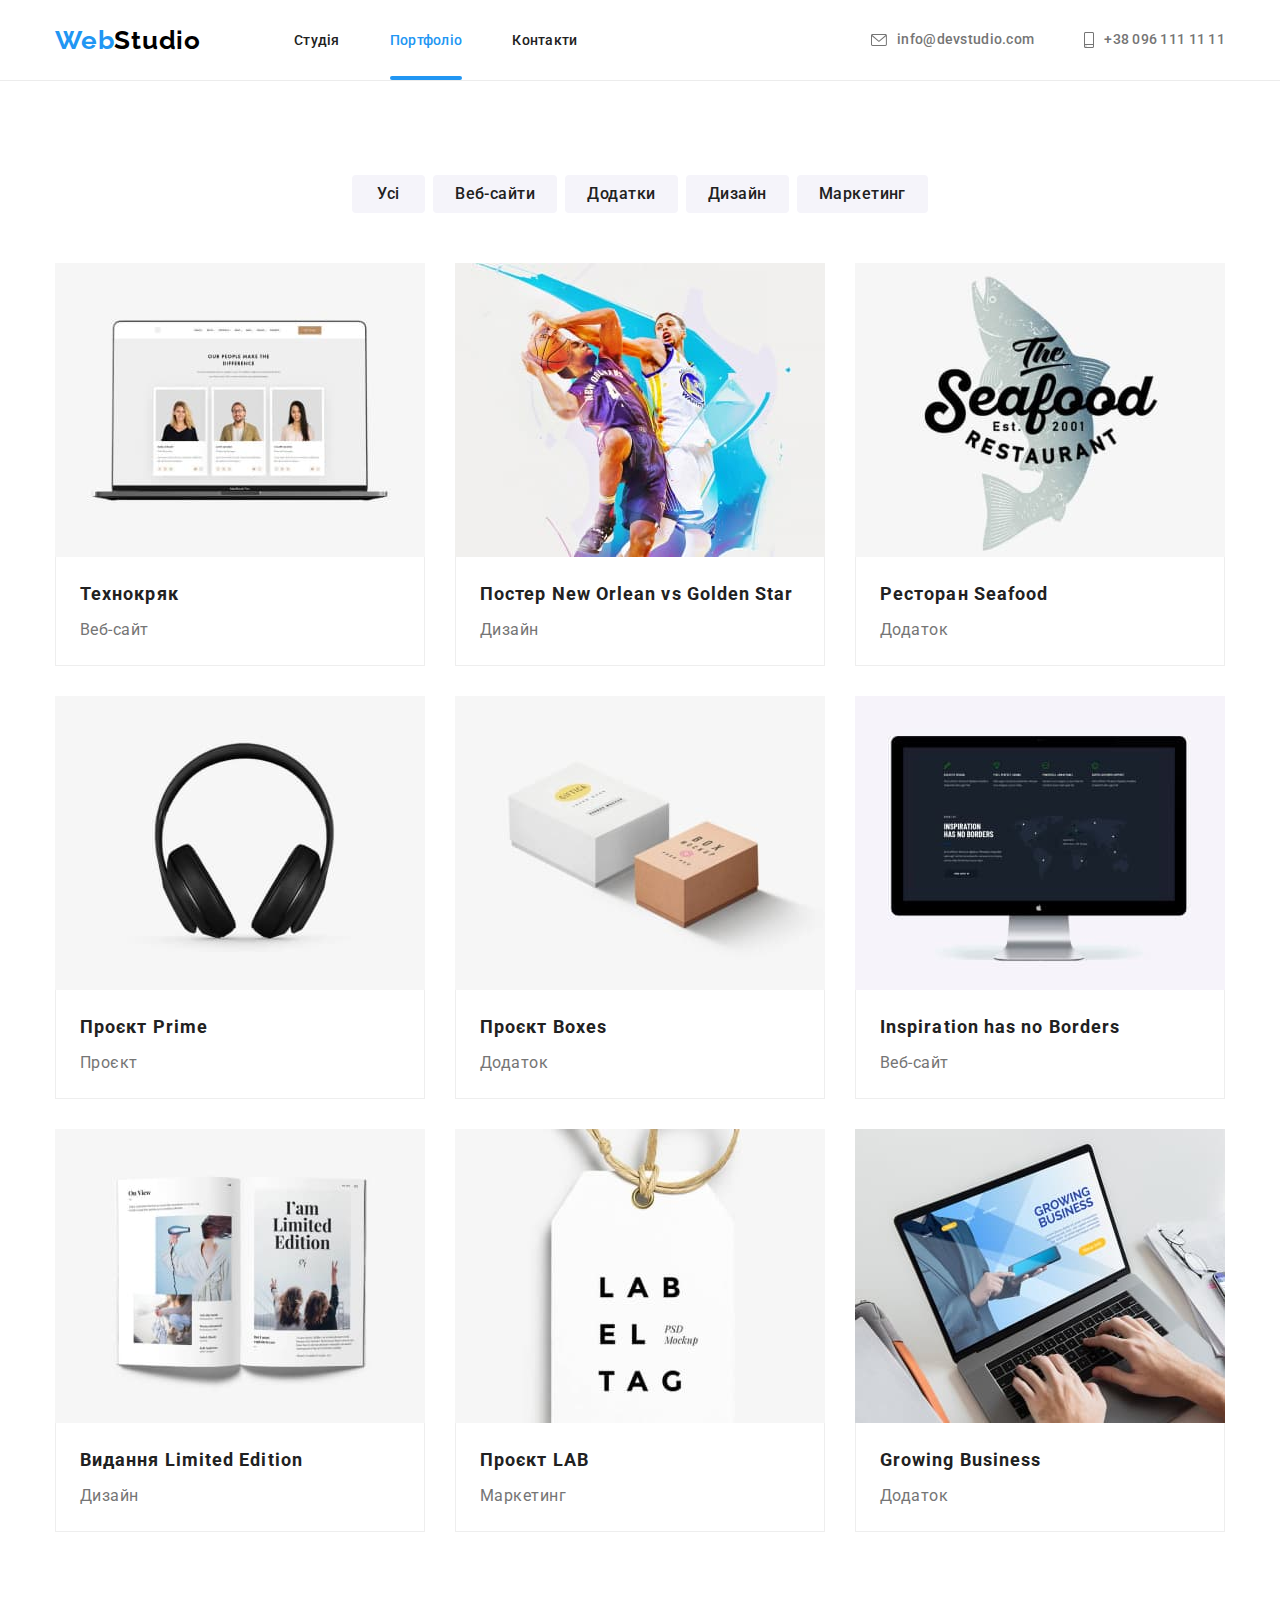
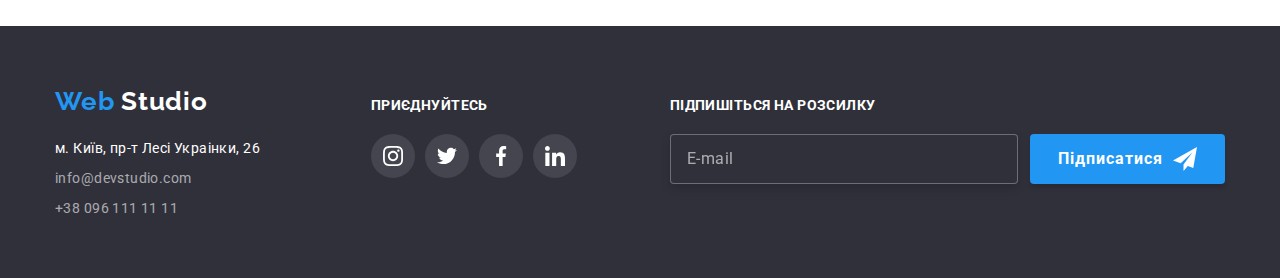
==== commit 28e22b8a: "3" ====
--- a/portfolio.html
+++ b/portfolio.html
@@ -62,123 +62,123 @@
       <section class="section">
         <h1 class="hidden">Виставка наших робіт</h1>
         <div class="container">
-          <ul class="list nav-projects">
-            <li><button class="button-portfolio" type="button">Усі</button></li>
-            <li><button class="button-portfolio" type="button">Веб-сайти</button></li>
-            <li><button class="button-portfolio" type="button">Додатки</button></li>
-            <li><button class="button-portfolio" type="button">Дизайн</button></li>
-            <li><button class="button-portfolio" type="button">Маркетинг</button></li>
+          <ul class="list navigation-portfolio">
+            <li><button class="navigation-portfolio__button" type="button">Усі</button></li>
+            <li><button class="navigation-portfolio__button" type="button">Веб-сайти</button></li>
+            <li><button class="navigation-portfolio__button" type="button">Додатки</button></li>
+            <li><button class="navigation-portfolio__button" type="button">Дизайн</button></li>
+            <li><button class="navigation-portfolio__button" type="button">Маркетинг</button></li>
           </ul>
         </div>
         <div class="container">
           <ul class="list project-list">
-            <li class="project-card">
-              <a href="http://" class="link-project">
-<div class="thumb-img-project">
-                <img src="./images/one.jpg" alt="Веб-сайт Технокряк" class="img-project" />
-<p class="description-hover">Ресурс пропонує комплексні пропозиції з різним рівнем функціоналу та сервісів. Все це дозволить відвідувачу отримати вичерпні відомості про компанію чи приватну особу.</p>
-                </div>
-                <div class="card-text">
-                  <h2 class="project-heading">Технокряк</h2>
-                  <p class="project-descriotion">Веб-сайт</p>
-                </div>
-              </a>
-            </li>
-            <li class="project-card">
-              <a href="http://" class="link-project">
-<div class="thumb-img-project">
-                <img src="./images/two.jpg" alt="Дизайн про новий орлеан" class="img-project" />
-<p class="description-hover">Ресурс пропонує комплексні пропозиції з різним рівнем функціоналу та сервісів. Все це дозволить відвідувачу отримати вичерпні відомості про компанію чи приватну особу.</p>
-                </div>
-                <div class="card-text">
-                  <h2 class="project-heading">
+            <li class="project-list__project-card">
+              <a href="http://" class="project-card__link-card">
+<div class="project-card__thumb-img">
+                <img src="./images/one.jpg" alt="Веб-сайт Технокряк" class="project-card__img" />
+<p class="project-card__hover-transform">Ресурс пропонує комплексні пропозиції з різним рівнем функціоналу та сервісів. Все це дозволить відвідувачу отримати вичерпні відомості про компанію чи приватну особу.</p>
+                </div>
+                <div class="project-card__container-text">
+                  <h2 class="project-card__title">Технокряк</h2>
+                  <p class="project-card__descriotion">Веб-сайт</p>
+                </div>
+              </a>
+            </li>
+            <li class="project-list__project-card">
+              <a href="http://" class="project-card__link-card">
+<div class="project-card__thumb-img">
+                <img src="./images/two.jpg" alt="Дизайн про новий орлеан" class="project-card__img" />
+<p class="project-card__hover-transform">Ресурс пропонує комплексні пропозиції з різним рівнем функціоналу та сервісів. Все це дозволить відвідувачу отримати вичерпні відомості про компанію чи приватну особу.</p>
+                </div>
+                <div class="project-card__container-text">
+                  <h2 class="project-card__title">
                     Постер <span lang="en">New Orlean vs Golden Star</span>
                   </h2>
-                  <p class="project-descriotion">Дизайн</p>
-                </div>
-              </a>
-            </li>
-            <li class="project-card">
-              <a href="http://" class="link-project">
-<div class="thumb-img-project">
-                <img src="./images/three.jpg" alt="Додаток про їжу біля моря" class="img-project" />
-<p class="description-hover">Ресурс пропонує комплексні пропозиції з різним рівнем функціоналу та сервісів. Все це дозволить відвідувачу отримати вичерпні відомості про компанію чи приватну особу.</p>
-                </div>
-                <div class="card-text">
-                  <h2 class="project-heading">Ресторан <span lang="en">Seafood</span></h2>
-                  <p class="project-descriotion">Додаток</p>
-                </div>
-              </a>
-            </li>
-            <li class="project-card">
-              <a href="http://" class="link-project">
-<div class="thumb-img-project">
-                <img src="./images/four.jpg" alt="Проєкт Проєкт " class="img-project" />
-<p class="description-hover">Ресурс пропонує комплексні пропозиції з різним рівнем функціоналу та сервісів. Все це дозволить відвідувачу отримати вичерпні відомості про компанію чи приватну особу.</p>
-                </div>
-                <div class="card-text">
-                  <h2 class="project-heading">Проєкт <span lang="en">Prime</span></h2>
-                  <p class="project-descriotion">Проєкт</p>
-                </div>
-              </a>
-            </li>
-            <li class="project-card">
-              <a href="http://" class="link-project">
-<div class="thumb-img-project">
-                <img src="./images/five.jpg" alt="Проєкт коробки" class="img-project" />
-<p class="description-hover">Ресурс пропонує комплексні пропозиції з різним рівнем функціоналу та сервісів. Все це дозволить відвідувачу отримати вичерпні відомості про компанію чи приватну особу.</p>
-                </div>
-                <div class="card-text">
-                  <h2 class="project-heading">Проєкт <span lang="en">Boxes</span></h2>
-                  <p class="project-descriotion">Додаток</p>
-                </div>
-              </a>
-            </li>
-            <li class="project-card">
-              <a href="http://" class="link-project">
-<div class="thumb-img-project">
-                <img src="./images/six.jpg" alt="Веб-сайт " class="img-project" />
-<p class="description-hover">Ресурс пропонує комплексні пропозиції з різним рівнем функціоналу та сервісів. Все це дозволить відвідувачу отримати вичерпні відомості про компанію чи приватну особу.</p>
-                </div>
-                <div class="card-text">
-                  <h2 class="project-heading">Inspiration <span lang="en">has no Borders</span></h2>
-                  <p class="project-descriotion">Веб-сайт</p>
-                </div>
-              </a>
-            </li>
-            <li class="project-card">
-              <a href="http://" class="link-project">
-<div class="thumb-img-project">
-                <img src="./images/seven.jpg" alt="Дизайн видання Limited Edition" class="img-project" />
-<p class="description-hover">Ресурс пропонує комплексні пропозиції з різним рівнем функціоналу та сервісів. Все це дозволить відвідувачу отримати вичерпні відомості про компанію чи приватну особу.</p>
-                </div>
-                <div class="card-text">
-                  <h2 class="project-heading">Видання <span lang="en">Limited Edition</span></h2>
-                  <p class="project-descriotion">Дизайн</p>
-                </div>
-              </a>
-            </li>
-            <li class="project-card">
-              <a href="http://" class="link-project">
-<div class="thumb-img-project">
-                <img src="./images/eight.jpg" alt="Проєкт Маркетинг" class="img-project" />
-<p class="description-hover">Ресурс пропонує комплексні пропозиції з різним рівнем функціоналу та сервісів. Все це дозволить відвідувачу отримати вичерпні відомості про компанію чи приватну особу.</p>
-                </div>
-                <div class="card-text">
-                  <h2 class="project-heading">Проєкт <span lang="en">LAB</span></h2>
-                  <p class="project-descriotion">Маркетинг</p>
-                </div>
-              </a>
-            </li>
-            <li class="project-card">
-              <a href="http://" class="link-project">
-                <div class="thumb-img-project">
-                <img src="./images/nine.jpg" alt="Додаток про справы" class="img-project" />
-<p class="description-hover">Ресурс пропонує комплексні пропозиції з різним рівнем функціоналу та сервісів. Все це дозволить відвідувачу отримати вичерпні відомості про компанію чи приватну особу.</p>
-                </div>
-                <div class="card-text">
-                  <h2 class="project-heading" lang="en">Growing Business</h2>
-                  <p class="project-descriotion">Додаток</p>
+                  <p class="project-card__descriotion">Дизайн</p>
+                </div>
+              </a>
+            </li>
+            <li class="project-list__project-card">
+              <a href="http://" class="project-card__link-card">
+<div class="project-card__thumb-img">
+                <img src="./images/three.jpg" alt="Додаток про їжу біля моря" class="project-card__img" />
+<p class="project-card__hover-transform">Ресурс пропонує комплексні пропозиції з різним рівнем функціоналу та сервісів. Все це дозволить відвідувачу отримати вичерпні відомості про компанію чи приватну особу.</p>
+                </div>
+                <div class="project-card__container-text">
+                  <h2 class="project-card__title">Ресторан <span lang="en">Seafood</span></h2>
+                  <p class="project-card__descriotion">Додаток</p>
+                </div>
+              </a>
+            </li>
+            <li class="project-list__project-card">
+              <a href="http://" class="project-card__link-card">
+<div class="project-card__thumb-img">
+                <img src="./images/four.jpg" alt="Проєкт Проєкт " class="project-card__img" />
+<p class="project-card__hover-transform">Ресурс пропонує комплексні пропозиції з різним рівнем функціоналу та сервісів. Все це дозволить відвідувачу отримати вичерпні відомості про компанію чи приватну особу.</p>
+                </div>
+                <div class="project-card__container-text">
+                  <h2 class="project-card__title">Проєкт <span lang="en">Prime</span></h2>
+                  <p class="project-card__descriotion">Проєкт</p>
+                </div>
+              </a>
+            </li>
+            <li class="project-list__project-card">
+              <a href="http://" class="project-card__link-card">
+<div class="project-card__thumb-img">
+                <img src="./images/five.jpg" alt="Проєкт коробки" class="project-card__img" />
+<p class="project-card__hover-transform">Ресурс пропонує комплексні пропозиції з різним рівнем функціоналу та сервісів. Все це дозволить відвідувачу отримати вичерпні відомості про компанію чи приватну особу.</p>
+                </div>
+                <div class="project-card__container-text">
+                  <h2 class="project-card__title">Проєкт <span lang="en">Boxes</span></h2>
+                  <p class="project-card__descriotion">Додаток</p>
+                </div>
+              </a>
+            </li>
+            <li class="project-list__project-card">
+              <a href="http://" class="project-card__link-card">
+<div class="project-card__thumb-img">
+                <img src="./images/six.jpg" alt="Веб-сайт " class="project-card__img" />
+<p class="project-card__hover-transform">Ресурс пропонує комплексні пропозиції з різним рівнем функціоналу та сервісів. Все це дозволить відвідувачу отримати вичерпні відомості про компанію чи приватну особу.</p>
+                </div>
+                <div class="project-card__container-text">
+                  <h2 class="project-card__title">Inspiration <span lang="en">has no Borders</span></h2>
+                  <p class="project-card__descriotion">Веб-сайт</p>
+                </div>
+              </a>
+            </li>
+            <li class="project-list__project-card">
+              <a href="http://" class="project-card__link-card">
+<div class="project-card__thumb-img">
+                <img src="./images/seven.jpg" alt="Дизайн видання Limited Edition" class="project-card__img" />
+<p class="project-card__hover-transform">Ресурс пропонує комплексні пропозиції з різним рівнем функціоналу та сервісів. Все це дозволить відвідувачу отримати вичерпні відомості про компанію чи приватну особу.</p>
+                </div>
+                <div class="project-card__container-text">
+                  <h2 class="project-card__title">Видання <span lang="en">Limited Edition</span></h2>
+                  <p class="project-card__descriotion">Дизайн</p>
+                </div>
+              </a>
+            </li>
+            <li class="project-list__project-card">
+              <a href="http://" class="project-card__link-card">
+<div class="project-card__thumb-img">
+                <img src="./images/eight.jpg" alt="Проєкт Маркетинг" class="project-card__img" />
+<p class="project-card__hover-transform">Ресурс пропонує комплексні пропозиції з різним рівнем функціоналу та сервісів. Все це дозволить відвідувачу отримати вичерпні відомості про компанію чи приватну особу.</p>
+                </div>
+                <div class="project-card__container-text">
+                  <h2 class="project-card__title">Проєкт <span lang="en">LAB</span></h2>
+                  <p class="project-card__descriotion">Маркетинг</p>
+                </div>
+              </a>
+            </li>
+            <li class="project-list__project-card">
+              <a href="http://" class="project-card__link-card">
+                <div class="project-card__thumb-img">
+                <img src="./images/nine.jpg" alt="Додаток про справы" class="project-card__img" />
+<p class="project-card__hover-transform">Ресурс пропонує комплексні пропозиції з різним рівнем функціоналу та сервісів. Все це дозволить відвідувачу отримати вичерпні відомості про компанію чи приватну особу.</p>
+                </div>
+                <div class="project-card__container-text">
+                  <h2 class="project-card__title" lang="en">Growing Business</h2>
+                  <p class="project-card__descriotion">Додаток</p>
                 </div>
               </a>
             </li>
@@ -189,26 +189,26 @@
     <!-- FOOTER -->
     <footer class="footer">
       <div class="container">
-        <div class="footer-list">
+        <div class="footer-addres">
           <a href="/" class="logo logo--footer" lang="en"
             >Web <span class="logo__studio--inverse" lang="en">Studio</span></a
           >
-          <address class="footer-addres">
+          <address>
             <ul class="list">
-              <li class="adress-list">
+              <li class="footer-addres__item">
                 <a
                   href="https://goo.gl/maps/CPtrU1FHBa2aNyZL9"
                   target="_blank"
                   rel="noopener noreferrer nofollow"
-                  class="adress-place link"
+                  class="footer-addres__place"
                   >м. Київ, пр-т Лесі Украінки, 26</a
                 >
               </li>
-              <li class="adress-list">
-                <a href="mailto:info@devstudio.com" class="adress" lang="en">info@devstudio.com </a>
+              <li class="footer-addres__item">
+                <a href="mailto:info@devstudio.com" class="footer-addres__contact" lang="en">info@devstudio.com </a>
               </li>
-              <li class="adress-list">
-                <a href="tel:+380961111111" class="adress">+38 096 111 11 11</a>
+              <li class="footer-addres__item">
+                <a href="tel:+380961111111" class="footer-addres__contact">+38 096 111 11 11</a>
               </li>
             </ul>
           </address>
--- a/css/main.css
+++ b/css/main.css
@@ -193,7 +193,7 @@
 
 /* Section PORTFOLIO --*/
 /* BUTTONS PORTFOLIO */
-.nav-projects {
+.navigation-portfolio {
   display: -webkit-box;
   display: -ms-flexbox;
   display: flex;
@@ -206,7 +206,7 @@
   margin-bottom: 50px;
 }
 
-.button-portfolio {
+.navigation-portfolio__button {
   width: auto;
   min-height: 38px;
   min-width: 73px;
@@ -226,7 +226,7 @@
   -webkit-transition: color 250ms cubic-bezier(0.4, 0, 0.2, 1), background-color 250ms cubic-bezier(0.4, 0, 0.2, 1);
   transition: color 250ms cubic-bezier(0.4, 0, 0.2, 1), background-color 250ms cubic-bezier(0.4, 0, 0.2, 1);
 }
-.button-portfolio:hover, .button-portfolio:focus {
+.navigation-portfolio__button:hover, .navigation-portfolio__button:focus {
   background-color: var(--button-color);
   color: var(--project-btn-active-text);
   -webkit-box-shadow: 0px 3px 1px rgba(0, 0, 0, 0.1), 0px 1px 2px rgba(0, 0, 0, 0.08), 0px 2px 2px rgba(0, 0, 0, 0.12);
@@ -242,40 +242,40 @@
       flex-wrap: wrap;
 }
 
-.img-project {
-  display: block;
-  width: 100%;
-}
-
-.project-card {
-  width: calc(33.3333333333% - 2 * var(--space-card));
+.project-list__project-card {
   margin-left: var(--space-card);
   margin-bottom: var(--space-card);
 }
-.project-card:nth-child(3n+1) {
+.project-list__project-card:nth-child(3n+1) {
   margin-left: 0;
 }
-.project-card:nth-last-of-type(-n+3) {
+.project-list__project-card:nth-last-of-type(-n+3) {
   margin-bottom: 0;
 }
 
-.link-project {
-  display: block;
-}
-.link-project:hover, .link-project:focus {
+.project-card__link-card {
+  display: block;
+}
+.project-card__link-card:hover, .project-card__link-card:focus {
   -webkit-box-shadow: 0px 1px 1px rgba(0, 0, 0, 0.12), 0px 4px 4px rgba(0, 0, 0, 0.06), 1px 4px 6px rgba(0, 0, 0, 0.16);
           box-shadow: 0px 1px 1px rgba(0, 0, 0, 0.12), 0px 4px 4px rgba(0, 0, 0, 0.06), 1px 4px 6px rgba(0, 0, 0, 0.16);
 }
 
-.thumb-img-project {
+.project-card__thumb-img {
   position: relative;
   text-align: left;
   overflow: hidden;
 }
 
-.description-hover {
+.project-card__img {
+  display: block;
+  width: 100%;
+  height: 100%;
+}
+
+.project-card__hover-transform {
   position: absolute;
-  bottom: 0;
+  bottom: -1;
   left: 0;
   width: 100%;
   height: 100%;
@@ -296,12 +296,13 @@
   color: #FFFFFF;
   background-color: rgba(33, 150, 243, 0.9);
 }
-.link-project:hover .description-hover, .link-project:focus .description-hover {
+.project-card__link-card:hover .project-card__hover-transform, .project-card__link-card:focus .project-card__hover-transform {
+  bottom: 0;
   -webkit-transform: translateY(0%);
           transform: translateY(0%);
 }
 
-.card-text {
+.project-card__container-text {
   padding-top: 20px;
   padding-bottom: 20px;
   padding-left: 24px;
@@ -311,16 +312,16 @@
   border-bottom: 1px solid var(--project-card-border);
 }
 
-.project-heading {
+.project-card__title {
   font-weight: 700;
   font-size: 18px;
-  line-height: 2;
+  line-height: 1.88;
   letter-spacing: 0.06em;
   color: var(--project-card-h);
   margin-bottom: 4px;
 }
 
-.project-descriotion {
+.project-card__descriotion {
   font-weight: 400;
   font-size: 16px;
   line-height: 1.88;
@@ -561,6 +562,10 @@
 .clients__card {
   display: block;
   width: 16.6666666667%;
+  margin-left: 30px;
+}
+.clients__card:first-child {
+  margin-left: 0;
 }
 
 .clients__link {
@@ -574,7 +579,6 @@
       -ms-flex-align: center;
           align-items: center;
   height: 92px;
-  width: 170px;
   border: 1px solid var(--icon-color);
   border-radius: 4px;
   fill: var(--icon-color);
@@ -724,7 +728,7 @@
           align-items: baseline;
 }
 
-.footer-list {
+.footer-addres {
   display: -webkit-box;
   display: -ms-flexbox;
   display: flex;
@@ -737,20 +741,16 @@
   min-width: fit-content;
 }
 
-.footer-addres {
-  padding-right: 25px;
-}
-
-.adress-list {
+.footer-addres__item {
   display: block;
   margin-bottom: 9px;
   height: 21px;
 }
-.adress-list:last-child {
+.footer-addres__item:last-child {
   margin-bottom: 0;
 }
 
-.adress-place {
+.footer-addres__place {
   font-style: normal;
   font-weight: 400;
   font-size: 14px;
@@ -760,11 +760,11 @@
   -webkit-transition: color 250ms cubic-bezier(0.4, 0, 0.2, 1);
   transition: color 250ms cubic-bezier(0.4, 0, 0.2, 1);
 }
-.adress-place:hover, .adress-place:focus {
+.footer-addres__place:hover, .footer-addres__place:focus {
   color: var(--link-active);
 }
 
-.adress {
+.footer-addres__contact {
   font-style: normal;
   font-weight: 400;
   font-size: 14px;
@@ -774,7 +774,7 @@
   -webkit-transition: color 250ms cubic-bezier(0.4, 0, 0.2, 1);
   transition: color 250ms cubic-bezier(0.4, 0, 0.2, 1);
 }
-.adress:focus, .adress:hover {
+.footer-addres__contact:focus, .footer-addres__contact:hover {
   color: var(--link-active);
 }
 
@@ -933,7 +933,7 @@
           transform: translate(-50%, -50%) scale(1.15);
 }
 
-.close {
+.modal__close {
   position: absolute;
   top: 8px;
   right: 8px;
@@ -955,7 +955,7 @@
   -webkit-transition: fill 250ms cubic-bezier(0.4, 0, 0.2, 1);
   transition: fill 250ms cubic-bezier(0.4, 0, 0.2, 1);
 }
-.close:focus, .close:hover {
+.modal__close:focus, .modal__close:hover {
   fill: var(--link-active);
 }
 
@@ -1128,7 +1128,7 @@
   color: #2196F3;
 }
 
-.modal-submit {
+.modal__submit {
   display: block;
   margin-left: auto;
   margin-right: auto;
@@ -1151,6 +1151,6 @@
   -webkit-transition: background-color 250ms cubic-bezier(0.4, 0, 0.2, 1);
   transition: background-color 250ms cubic-bezier(0.4, 0, 0.2, 1);
 }
-.modal-submit:hover, .modal-submit:focus {
+.modal__submit:hover, .modal__submit:focus {
   background-color: var(--button-active-color);
 }/*# sourceMappingURL=main.css.map */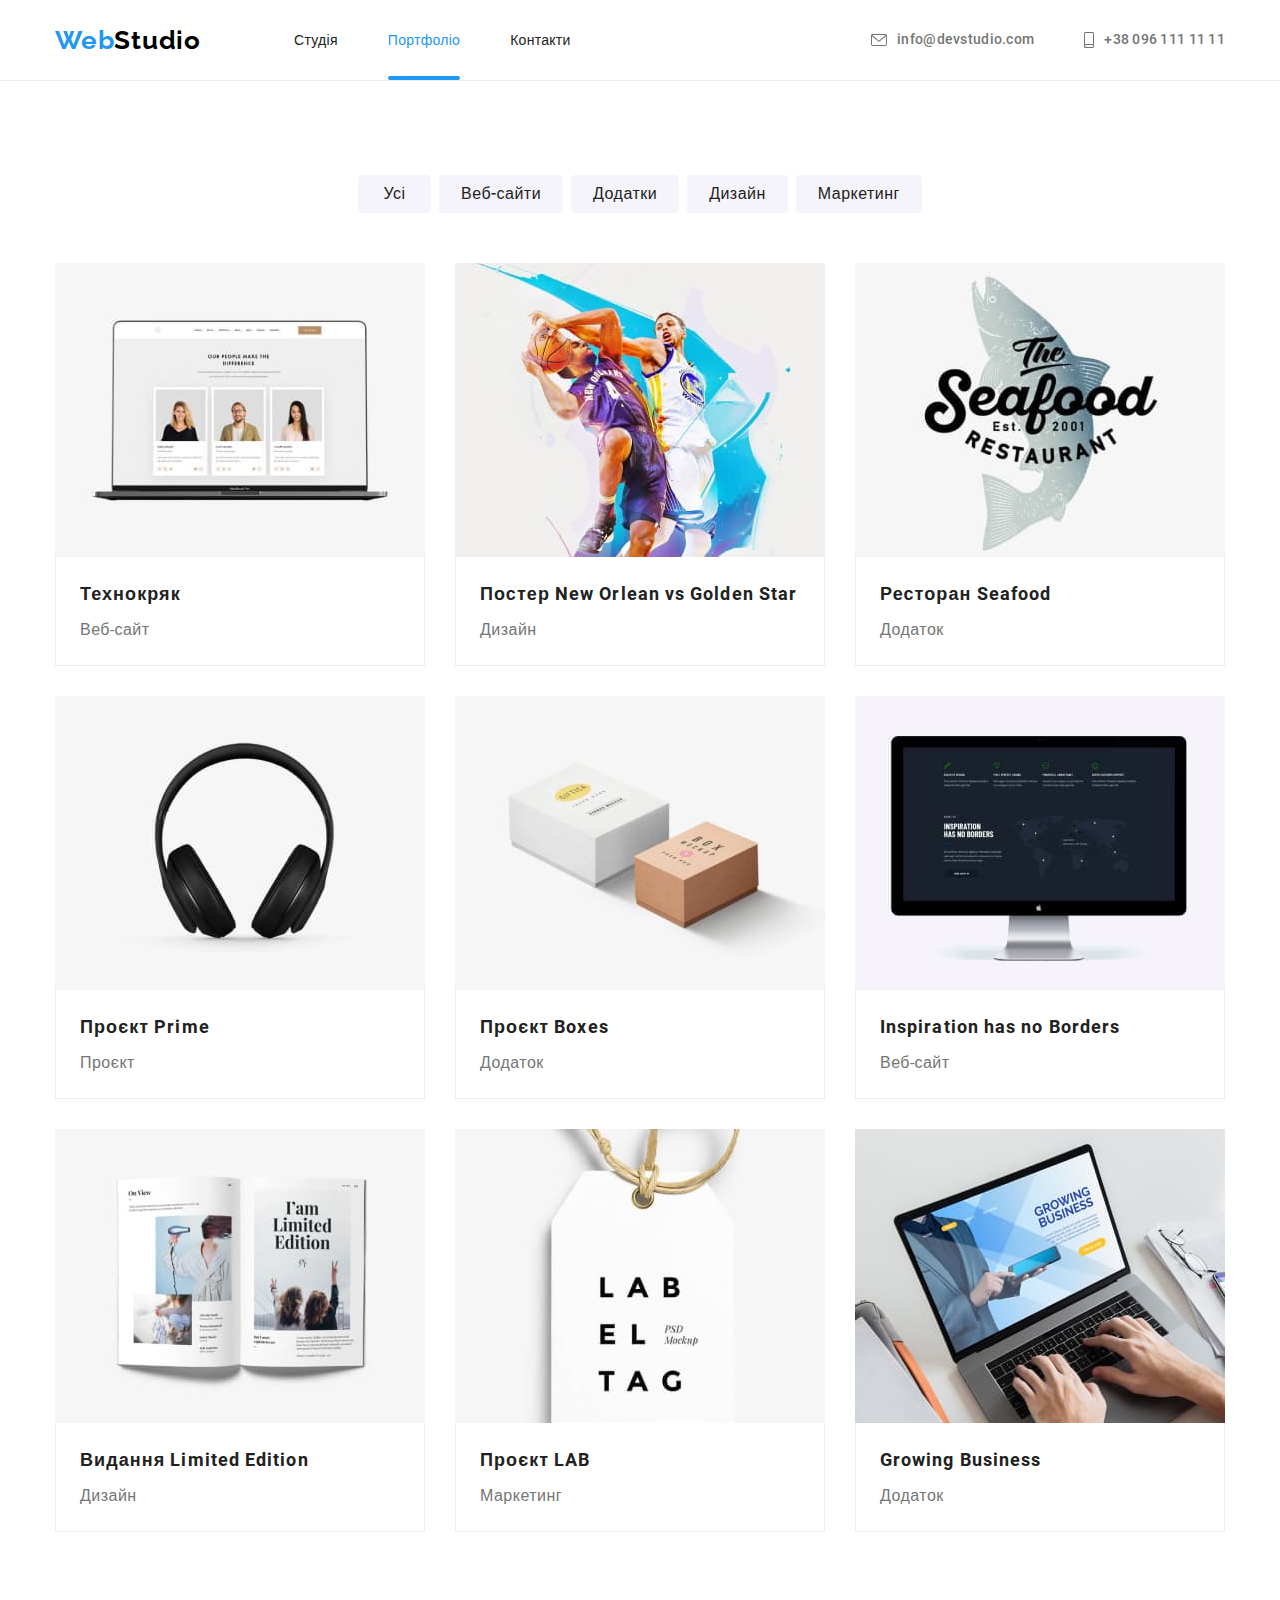
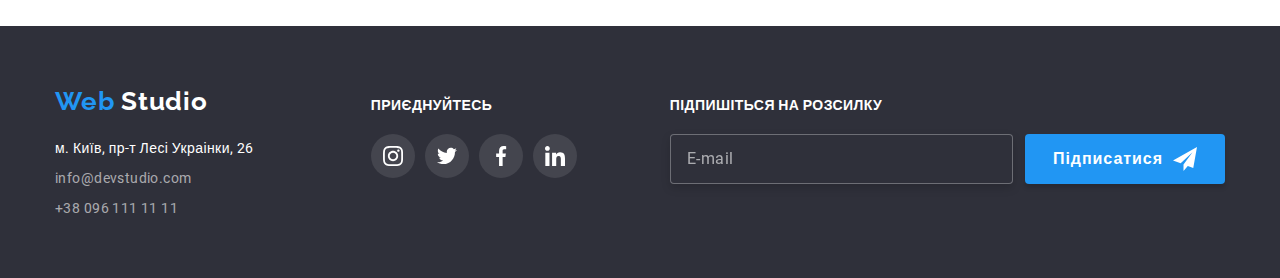
==== commit 72d2be7e: "3" ====
--- a/portfolio.html
+++ b/portfolio.html
@@ -13,10 +13,10 @@
       rel="stylesheet"
     />
     <!-- Normalizator -->
-    <link
+    <!-- <link
       rel="stylesheet"
       href="https://cdnjs.cloudflare.com/ajax/libs/modern-normalize/1.1.0/modern-normalize.min.css"
-    />
+    /> -->
     <!-- my styls -->
      <link rel="stylesheet" href="./css/main.css" />
   </head>
@@ -33,7 +33,7 @@
           >
           <ul class="navigation__list list">
             <li class="navigation__li"><a href="./index.html" class="navigation__element">Студія</a></li>
-            <li class="navigation__li"><a href="./portfolio.html" class="current navigation__element">Портфоліо</a></li>
+            <li class="navigation__li"><a href="./portfolio.html" class="navigation__current navigation__element">Портфоліо</a></li>
             <li class="navigation__li"><a href="#" class="navigation__element">Контакти</a></li>
           </ul>
         </nav>
--- a/css/main.css
+++ b/css/main.css
@@ -1,3 +1,272 @@
+/*! modern-normalize v1.1.0 | MIT License | https://github.com/sindresorhus/modern-normalize */
+/*
+Document
+========
+*/
+/**
+Use a better box model (opinionated).
+*/
+*,
+::before,
+::after {
+  -webkit-box-sizing: border-box;
+          box-sizing: border-box;
+}
+
+/**
+1. Correct the line height in all browsers.
+2. Prevent adjustments of font size after orientation changes in iOS.
+3. Use a more readable tab size (opinionated).
+*/
+html {
+  line-height: 1.15;
+  /* 1 */
+  -webkit-text-size-adjust: 100%;
+  /* 2 */
+  -moz-tab-size: 4;
+  /* 3 */
+  -o-tab-size: 4;
+     tab-size: 4;
+  /* 3 */
+}
+
+/*
+Sections
+========
+*/
+/**
+1. Remove the margin in all browsers.
+2. Improve consistency of default fonts in all browsers. (https://github.com/sindresorhus/modern-normalize/issues/3)
+*/
+body {
+  margin: 0;
+  /* 1 */
+  font-family: system-ui, -apple-system, "Segoe UI", Roboto, Helvetica, Arial, sans-serif, "Apple Color Emoji", "Segoe UI Emoji";
+  /* 2 */
+}
+
+/*
+Grouping content
+================
+*/
+/**
+1. Add the correct height in Firefox.
+2. Correct the inheritance of border color in Firefox. (https://bugzilla.mozilla.org/show_bug.cgi?id=190655)
+*/
+hr {
+  height: 0;
+  /* 1 */
+  color: inherit;
+  /* 2 */
+}
+
+/*
+Text-level semantics
+====================
+*/
+/**
+Add the correct text decoration in Chrome, Edge, and Safari.
+*/
+abbr[title] {
+  -webkit-text-decoration: underline dotted;
+          text-decoration: underline dotted;
+}
+
+/**
+Add the correct font weight in Edge and Safari.
+*/
+b,
+strong {
+  font-weight: bolder;
+}
+
+/**
+1. Improve consistency of default fonts in all browsers. (https://github.com/sindresorhus/modern-normalize/issues/3)
+2. Correct the odd 'em' font sizing in all browsers.
+*/
+code,
+kbd,
+samp,
+pre {
+  font-family: ui-monospace, SFMono-Regular, Consolas, "Liberation Mono", Menlo, monospace;
+  /* 1 */
+  font-size: 1em;
+  /* 2 */
+}
+
+/**
+Add the correct font size in all browsers.
+*/
+small {
+  font-size: 80%;
+}
+
+/**
+Prevent 'sub' and 'sup' elements from affecting the line height in all browsers.
+*/
+sub,
+sup {
+  font-size: 75%;
+  line-height: 0;
+  position: relative;
+  vertical-align: baseline;
+}
+
+sub {
+  bottom: -0.25em;
+}
+
+sup {
+  top: -0.5em;
+}
+
+/*
+Tabular data
+============
+*/
+/**
+1. Remove text indentation from table contents in Chrome and Safari. (https://bugs.chromium.org/p/chromium/issues/detail?id=999088, https://bugs.webkit.org/show_bug.cgi?id=201297)
+2. Correct table border color inheritance in Chrome and Safari. (https://bugs.chromium.org/p/chromium/issues/detail?id=935729, https://bugs.webkit.org/show_bug.cgi?id=195016)
+*/
+table {
+  text-indent: 0;
+  /* 1 */
+  border-color: inherit;
+  /* 2 */
+}
+
+/*
+Forms
+=====
+*/
+/**
+1. Change the font styles in all browsers.
+2. Remove the margin in Firefox and Safari.
+*/
+button,
+input,
+optgroup,
+select,
+textarea {
+  font-family: inherit;
+  /* 1 */
+  font-size: 100%;
+  /* 1 */
+  line-height: 1.15;
+  /* 1 */
+  margin: 0;
+  /* 2 */
+}
+
+/**
+Remove the inheritance of text transform in Edge and Firefox.
+*/
+button,
+select {
+  text-transform: none;
+}
+
+/**
+Correct the inability to style clickable types in iOS and Safari.
+*/
+button,
+[type=button],
+[type=reset],
+[type=submit] {
+  -webkit-appearance: button;
+     -moz-appearance: button;
+          appearance: button;
+}
+
+/**
+Remove the inner border and padding in Firefox.
+*/
+::-moz-focus-inner {
+  border-style: none;
+  padding: 0;
+}
+
+/**
+Restore the focus styles unset by the previous rule.
+*/
+:-moz-focusring {
+  outline: 1px dotted ButtonText;
+}
+
+/**
+Remove the additional ':invalid' styles in Firefox.
+See: https://github.com/mozilla/gecko-dev/blob/2f9eacd9d3d995c937b4251a5557d95d494c9be1/layout/style/res/forms.css#L728-L737
+*/
+:-moz-ui-invalid {
+  box-shadow: none;
+}
+
+/**
+Remove the padding so developers are not caught out when they zero out 'fieldset' elements in all browsers.
+*/
+legend {
+  padding: 0;
+}
+
+/**
+Add the correct vertical alignment in Chrome and Firefox.
+*/
+progress {
+  vertical-align: baseline;
+}
+
+/**
+Correct the cursor style of increment and decrement buttons in Safari.
+*/
+::-webkit-inner-spin-button,
+::-webkit-outer-spin-button {
+  height: auto;
+}
+
+/**
+1. Correct the odd appearance in Chrome and Safari.
+2. Correct the outline style in Safari.
+*/
+[type=search] {
+  -webkit-appearance: textfield;
+     -moz-appearance: textfield;
+          appearance: textfield;
+  /* 1 */
+  outline-offset: -2px;
+  /* 2 */
+}
+
+/**
+Remove the inner padding in Chrome and Safari on macOS.
+*/
+::-webkit-search-decoration {
+  -webkit-appearance: none;
+          appearance: none;
+}
+
+/**
+1. Correct the inability to style clickable types in iOS and Safari.
+2. Change font properties to 'inherit' in Safari.
+*/
+::-webkit-file-upload-button {
+  -webkit-appearance: button;
+          appearance: button;
+  /* 1 */
+  font: inherit;
+  /* 2 */
+}
+
+/*
+Interactive
+===========
+*/
+/*
+Add the correct display in Chrome and Safari.
+*/
+summary {
+  display: list-item;
+}
+
 :root {
   --logo-color: #2196F3;
   --logo-studio: #000000;
@@ -7,6 +276,10 @@
   --button-text-color: #FFFFFF;
   --button-active-color: #188CE8;
   --button-color: #2196F3;
+  --project-bg-btn: #F5F4FA;
+  --project-border-btn: #F5F4FA;
+  --project-btn-text: #212121;
+  --project-btn-active-text: #FFFFFF;
   --link-active: #2196F3;
   --adress-contact-color: rgba(255, 255, 255, 0.6);
   --adress-place-color: #FFFFFF;
@@ -26,10 +299,6 @@
   --nav-line: #ECECEC;
   --icon-color: #AFB1B8;
   /* colors of portfolio */
-  --project-bg-btn: #F5F4FA;
-  --project-border-btn: #F5F4FA;
-  --project-btn-text: #212121;
-  --project-btn-active-text: #FFFFFF;
   --project-card-border: #EEEEEE;
   --project-card-h: #212121;
   --project-card-dsk: #757575;
@@ -51,6 +320,60 @@
   overflow: hidden;
 }
 
+.hero-section__button, .modal__submit {
+  display: block;
+  margin-left: auto;
+  margin-right: auto;
+  font-weight: 700;
+  font-size: 16px;
+  line-height: 1.87;
+  letter-spacing: 0.06em;
+  text-align: center;
+  color: var(--button-text-color);
+  background-color: var(--button-color);
+  -webkit-box-shadow: 0px 4px 4px rgba(0, 0, 0, 0.15);
+          box-shadow: 0px 4px 4px rgba(0, 0, 0, 0.15);
+  border-radius: 4px;
+  border: none;
+  cursor: pointer;
+  -webkit-transition: background-color 250ms cubic-bezier(0.4, 0, 0.2, 1);
+  transition: background-color 250ms cubic-bezier(0.4, 0, 0.2, 1);
+}
+.hero-section__button:hover, .modal__submit:hover, .hero-section__button:focus, .modal__submit:focus {
+  background-color: var(--button-active-color);
+}
+
+.container {
+  width: 1200px;
+  margin-left: auto;
+  margin-right: auto;
+  padding-left: 15px;
+  padding-right: 15px;
+}
+
+.section {
+  padding-top: 94px;
+  padding-bottom: 94px;
+}
+
+.title {
+  font-family: "Roboto";
+  font-weight: 700;
+  font-size: 36px;
+  line-height: 1.16;
+  letter-spacing: 0.03em;
+  text-align: center;
+  color: var(--h-what-color);
+  margin: 0;
+  margin-bottom: 50px;
+}
+
+html,
+body {
+  font-family: "Roboto", sans-serif;
+  background: var(--bg-body-color);
+}
+
 h1,
 h2,
 h3,
@@ -63,11 +386,6 @@
   padding: 0;
 }
 
-body {
-  font-family: "Roboto", sans-serif;
-  background: var(--bg-body-color);
-}
-
 .list {
   margin: 0;
   padding: 0;
@@ -78,549 +396,39 @@
   text-decoration: none;
 }
 
-.container {
-  width: 1200px;
-  margin-left: auto;
-  margin-right: auto;
-  padding-left: 15px;
-  padding-right: 15px;
-}
-
-.section {
-  padding-top: 94px;
-  padding-bottom: 94px;
-}
-
-.title {
-  font-weight: 700;
-  font-size: 36px;
-  line-height: 1.16;
-  letter-spacing: 0.03em;
-  text-align: center;
-  color: var(--h-what-color);
-  margin: 0;
-  margin-bottom: 50px;
-}
-
-.social-links-list {
-  display: -webkit-box;
-  display: -ms-flexbox;
-  display: flex;
-  margin-top: 16px;
-}
-.footer-social > .social-links-list {
-  margin: 0;
-}
-
-.social-links-list__item {
-  margin-left: 10px;
-}
-.social-links-list__item:first-child {
-  margin-left: 0;
-}
-
-.social-links-list__link {
-  display: -webkit-box;
-  display: -ms-flexbox;
-  display: flex;
-  -webkit-box-pack: center;
-      -ms-flex-pack: center;
-          justify-content: center;
+.head-border {
+  border-bottom: 1px solid var(--nav-line);
+}
+
+.container__head {
+  display: -webkit-box;
+  display: -ms-flexbox;
+  display: flex;
   -webkit-box-align: center;
       -ms-flex-align: center;
           align-items: center;
-  height: 44px;
-  width: 44px;
-  border-radius: 50%;
-  fill: var(--icon-color);
-  -webkit-transition: fill 250ms cubic-bezier(0.4, 0, 0.2, 1), background-color 250ms cubic-bezier(0.4, 0, 0.2, 1);
-  transition: fill 250ms cubic-bezier(0.4, 0, 0.2, 1), background-color 250ms cubic-bezier(0.4, 0, 0.2, 1);
-}
-.social-links-list__link:hover, .social-links-list__link:focus {
-  background-color: var(--link-active);
-  fill: #fff;
-}
-
-.social-links-list__icon {
-  display: block;
-  fill: inherit;
-}
-.footer-social .social-links-list__icon {
-  fill: #FFFFFF;
-}
-
-.social-links-list__item--footer {
-  -webkit-transition: fill 250ms cubic-bezier(0.4, 0, 0.2, 1), background-color 250ms cubic-bezier(0.4, 0, 0.2, 1);
-  transition: fill 250ms cubic-bezier(0.4, 0, 0.2, 1), background-color 250ms cubic-bezier(0.4, 0, 0.2, 1);
-  border-radius: 50%;
-  background-color: rgba(255, 255, 255, 0.1);
-}
-.social-links-list__item--footer:hover, .social-links-list__item--footer:focus {
-  background-color: var(--link-active);
-}
-
-.logo {
-  font-family: "Raleway";
-  font-weight: 700;
-  font-size: 26px;
-  line-height: 1.19;
-  letter-spacing: 0.03em;
-  color: var(--logo-color);
-  margin-right: 93px;
-}
-
-.logo__studio {
-  color: var(--logo-studio);
-  -webkit-transition: color 250ms cubic-bezier(0.4, 0, 0.2, 1);
-  transition: color 250ms cubic-bezier(0.4, 0, 0.2, 1);
-}
-.logo:hover .logo__studio, .logo:focus .logo__studio {
-  color: var(--link-active);
-}
-
-.logo--footer {
-  margin-bottom: 20px;
-}
-
-.logo__studio--inverse {
-  color: var(--logo-studio-inverse);
-  -webkit-transition: color 250ms cubic-bezier(0.4, 0, 0.2, 1);
-  transition: color 250ms cubic-bezier(0.4, 0, 0.2, 1);
-}
-.logo:hover .logo__studio--inverse, .logo:focus .logo__studio--inverse {
-  color: var(--link-active);
-}
-
-/* Section PORTFOLIO --*/
-/* BUTTONS PORTFOLIO */
-.navigation-portfolio {
-  display: -webkit-box;
-  display: -ms-flexbox;
-  display: flex;
-  -webkit-box-pack: center;
-      -ms-flex-pack: center;
-          justify-content: center;
-  grid-gap: 8px;
-  margin-left: auto;
-  margin-right: auto;
-  margin-bottom: 50px;
-}
-
-.navigation-portfolio__button {
-  width: auto;
-  min-height: 38px;
-  min-width: 73px;
-  border-radius: 4px;
-  border: var(--project-border-btn);
-  padding: 6px 22px;
-  font-family: "Roboto";
-  font-style: normal;
-  font-weight: 500;
-  font-size: 16px;
-  line-height: 1.62;
-  letter-spacing: 0.03em;
-  text-align: center;
-  color: var(--project-btn-text);
-  cursor: pointer;
-  background: var(--project-bg-btn);
-  -webkit-transition: color 250ms cubic-bezier(0.4, 0, 0.2, 1), background-color 250ms cubic-bezier(0.4, 0, 0.2, 1);
-  transition: color 250ms cubic-bezier(0.4, 0, 0.2, 1), background-color 250ms cubic-bezier(0.4, 0, 0.2, 1);
-}
-.navigation-portfolio__button:hover, .navigation-portfolio__button:focus {
-  background-color: var(--button-color);
-  color: var(--project-btn-active-text);
-  -webkit-box-shadow: 0px 3px 1px rgba(0, 0, 0, 0.1), 0px 1px 2px rgba(0, 0, 0, 0.08), 0px 2px 2px rgba(0, 0, 0, 0.12);
-          box-shadow: 0px 3px 1px rgba(0, 0, 0, 0.1), 0px 1px 2px rgba(0, 0, 0, 0.08), 0px 2px 2px rgba(0, 0, 0, 0.12);
-}
-
-/* LIST OUR PROJECTS PORTFOLIO*/
-.project-list {
-  display: -webkit-box;
-  display: -ms-flexbox;
-  display: flex;
-  -ms-flex-wrap: wrap;
-      flex-wrap: wrap;
-}
-
-.project-list__project-card {
-  margin-left: var(--space-card);
-  margin-bottom: var(--space-card);
-}
-.project-list__project-card:nth-child(3n+1) {
-  margin-left: 0;
-}
-.project-list__project-card:nth-last-of-type(-n+3) {
-  margin-bottom: 0;
-}
-
-.project-card__link-card {
-  display: block;
-}
-.project-card__link-card:hover, .project-card__link-card:focus {
-  -webkit-box-shadow: 0px 1px 1px rgba(0, 0, 0, 0.12), 0px 4px 4px rgba(0, 0, 0, 0.06), 1px 4px 6px rgba(0, 0, 0, 0.16);
-          box-shadow: 0px 1px 1px rgba(0, 0, 0, 0.12), 0px 4px 4px rgba(0, 0, 0, 0.06), 1px 4px 6px rgba(0, 0, 0, 0.16);
-}
-
-.project-card__thumb-img {
-  position: relative;
-  text-align: left;
-  overflow: hidden;
-}
-
-.project-card__img {
-  display: block;
-  width: 100%;
-  height: 100%;
-}
-
-.project-card__hover-transform {
-  position: absolute;
-  bottom: -1;
-  left: 0;
-  width: 100%;
-  height: 100%;
-  padding-left: 24px;
-  padding-right: 24px;
-  padding-top: 63px;
-  padding-bottom: 63px;
-  -webkit-transform: translateY(100%);
-          transform: translateY(100%);
-  -webkit-transition: -webkit-transform 250ms cubic-bezier(0.4, 0, 0.2, 1) 0ms;
-  transition: -webkit-transform 250ms cubic-bezier(0.4, 0, 0.2, 1) 0ms;
-  transition: transform 250ms cubic-bezier(0.4, 0, 0.2, 1) 0ms;
-  transition: transform 250ms cubic-bezier(0.4, 0, 0.2, 1) 0ms, -webkit-transform 250ms cubic-bezier(0.4, 0, 0.2, 1) 0ms;
-  font-weight: 400;
-  font-size: 18px;
-  line-height: 1.56;
-  letter-spacing: 0.03em;
-  color: #FFFFFF;
-  background-color: rgba(33, 150, 243, 0.9);
-}
-.project-card__link-card:hover .project-card__hover-transform, .project-card__link-card:focus .project-card__hover-transform {
-  bottom: 0;
-  -webkit-transform: translateY(0%);
-          transform: translateY(0%);
-}
-
-.project-card__container-text {
-  padding-top: 20px;
-  padding-bottom: 20px;
-  padding-left: 24px;
-  padding-right: 24px;
-  border-left: 1px solid var(--project-card-border);
-  border-right: 1px solid var(--project-card-border);
-  border-bottom: 1px solid var(--project-card-border);
-}
-
-.project-card__title {
-  font-weight: 700;
-  font-size: 18px;
-  line-height: 1.88;
-  letter-spacing: 0.06em;
-  color: var(--project-card-h);
-  margin-bottom: 4px;
-}
-
-.project-card__descriotion {
-  font-weight: 400;
-  font-size: 16px;
-  line-height: 1.88;
-  letter-spacing: 0.03em;
-  color: var(--project-card-dsk);
-}
-
-.hero-section {
-  padding: 200px 0;
-  text-align: center;
-  background-size: 1600px auto;
-  background-color: #AFB1B8;
-  background-image: -webkit-gradient(linear, left top, left bottom, from(rgba(47, 48, 58, 0.4)), to(rgba(47, 48, 58, 0.4))), url(../images/hero-fon-min.jpg);
-  background-image: linear-gradient(rgba(47, 48, 58, 0.4), rgba(47, 48, 58, 0.4)), url(../images/hero-fon-min.jpg);
-  background-position: center;
-  background-repeat: no-repeat;
-}
-
-.hero-section__heading {
-  font-weight: 900;
-  font-size: 44px;
-  line-height: 1.36;
-  letter-spacing: 0.06em;
-  text-transform: uppercase;
-  color: var(--h-hero-color);
-  width: 696px;
-  margin-left: auto;
-  margin-right: auto;
-  margin-bottom: 30px;
-}
-
-.hero-section__button {
-  border-radius: 4px;
-  min-width: 240px;
-  /* box-shadow: 0px 4px 4px rgba(0, 0, 0, 0.15); */
-  padding: 10px 35.6px;
-  background-color: var(--button-color);
-  border: none;
-  font-style: normal;
-  font-weight: 700;
-  font-size: 16px;
-  line-height: 1.8;
-  letter-spacing: 0.06em;
-  color: var(--button-text-color);
-  cursor: pointer;
-  -webkit-transition: background-color 250ms cubic-bezier(0.4, 0, 0.2, 1);
-  transition: background-color 250ms cubic-bezier(0.4, 0, 0.2, 1);
-}
-.hero-section__button:hover {
-  background-color: var(--button-active-color);
-}
-
-/*   ------------Our feature ------------- */
-.section__features {
-  padding-bottom: 0;
-}
-
-.features {
-  display: -webkit-box;
-  display: -ms-flexbox;
-  display: flex;
-}
-
-/* feature  card*/
-.feature__card {
-  display: block;
-  width: 25%;
-  margin-left: var(--space-card);
-}
-.feature__card:first-child {
-  margin-left: 0;
-}
-
-.feature__card-wrapper {
-  display: -webkit-box;
-  display: -ms-flexbox;
-  display: flex;
-  -webkit-box-pack: center;
-      -ms-flex-pack: center;
-          justify-content: center;
+}
+
+/* --------------NAVIGATION  --------------*/
+.navigation {
+  display: -webkit-box;
+  display: -ms-flexbox;
+  display: flex;
   -webkit-box-align: center;
       -ms-flex-align: center;
           align-items: center;
-  height: 120px;
-  margin-bottom: 30px;
-  border-radius: 4px;
-  background-color: var(--bg-feature-color);
-}
-
-.feature__card-heading {
-  font-weight: 700;
-  font-size: 14px;
-  line-height: 1.14;
-  letter-spacing: 0.03em;
-  text-transform: uppercase;
-  color: var(--feature-list-h);
-  margin: 0;
-  margin-bottom: 10px;
-}
-
-.feature__card-description {
-  font-weight: 400;
-  font-size: 14px;
-  line-height: 1.7;
-  letter-spacing: 0.03em;
-  color: var(--feature-dsk);
-  margin: 0px;
-}
-
-.our-work {
-  display: -webkit-box;
-  display: -ms-flexbox;
-  display: flex;
-}
-
-.our-work__card {
-  width: 33.3333333333%;
-  position: relative;
-  margin-left: var(--space-card);
-}
-.our-work__card:first-child {
+}
+
+.navigation__list {
+  display: -webkit-box;
+  display: -ms-flexbox;
+  display: flex;
+}
+.navigation__list > .navigation__li {
+  margin-left: 50px;
+}
+.navigation__list > .navigation__li:first-child {
   margin-left: 0;
-  -webkit-box-align: center;
-      -ms-flex-align: center;
-          align-items: center;
-}
-
-.our-work__img {
-  width: 100%;
-  display: block;
-}
-
-.our-work__descriptions {
-  position: absolute;
-  bottom: 0;
-  left: 50%;
-  -webkit-transform: translateX(-50%);
-          transform: translateX(-50%);
-  display: inline-block;
-  width: 100%;
-  padding-bottom: 27px;
-  padding-top: 27px;
-  font-weight: 700;
-  font-size: 14px;
-  line-height: 1.14;
-  letter-spacing: 0.03em;
-  text-align: center;
-  text-transform: uppercase;
-  color: #FFFFFF;
-  background-color: rgba(47, 48, 58, 0.8);
-}
-
-/*-------------- OUR TEAM---------------*/
-.section__our-team {
-  background-color: var(--bg-team-color);
-}
-
-.our-team {
-  display: -webkit-box;
-  display: -ms-flexbox;
-  display: flex;
-}
-
-.our-team__card {
-  -webkit-box-orient: vertical;
-  -webkit-box-direction: normal;
-      -ms-flex-direction: column;
-          flex-direction: column;
-  background-color: var(--bg-taam-card-color);
-  -webkit-box-shadow: 0px 1px 3px rgba(0, 0, 0, 0.12), 0px 1px 1px rgba(0, 0, 0, 0.14), 0px 2px 1px rgba(0, 0, 0, 0.2);
-          box-shadow: 0px 1px 3px rgba(0, 0, 0, 0.12), 0px 1px 1px rgba(0, 0, 0, 0.14), 0px 2px 1px rgba(0, 0, 0, 0.2);
-  border-radius: 0px 0px 4px 4px;
-  width: 25%;
-  margin-left: var(--space-card);
-}
-.our-team__card:first-child {
-  margin-left: 0;
-}
-
-/*-------- Images--------*/
-.our-team__imag {
-  width: 100%;
-  display: block;
-}
-
-.our-team__container {
-  display: -webkit-box;
-  display: -ms-flexbox;
-  display: flex;
-  -webkit-box-orient: vertical;
-  -webkit-box-direction: normal;
-      -ms-flex-direction: column;
-          flex-direction: column;
-  -webkit-box-pack: center;
-      -ms-flex-pack: center;
-          justify-content: center;
-  -webkit-box-align: center;
-      -ms-flex-align: center;
-          align-items: center;
-  padding: 30px 0;
-}
-
-.our-team__name {
-  font-weight: 500;
-  font-size: 16px;
-  line-height: 1.187;
-  letter-spacing: 0.03em;
-  text-align: center;
-  color: var(--team-name-color);
-  margin: 0 0 10px;
-}
-
-.our-team__description {
-  font-weight: 400;
-  font-size: 16px;
-  line-height: 1.187;
-  letter-spacing: 0.03em;
-  text-align: center;
-  color: var(--team-dsk-color);
-  margin: 0;
-}
-
-/* Our Clients */
-.clients {
-  display: -webkit-box;
-  display: -ms-flexbox;
-  display: flex;
-  -webkit-box-pack: justify;
-      -ms-flex-pack: justify;
-          justify-content: space-between;
-  -webkit-box-align: center;
-      -ms-flex-align: center;
-          align-items: center;
-  margin-left: auto;
-  margin-right: auto;
-}
-
-.clients__card {
-  display: block;
-  width: 16.6666666667%;
-  margin-left: 30px;
-}
-.clients__card:first-child {
-  margin-left: 0;
-}
-
-.clients__link {
-  display: -webkit-box;
-  display: -ms-flexbox;
-  display: flex;
-  -webkit-box-pack: center;
-      -ms-flex-pack: center;
-          justify-content: center;
-  -webkit-box-align: center;
-      -ms-flex-align: center;
-          align-items: center;
-  height: 92px;
-  border: 1px solid var(--icon-color);
-  border-radius: 4px;
-  fill: var(--icon-color);
-  -webkit-transition: fill 250ms cubic-bezier(0.4, 0, 0.2, 1), border 250ms cubic-bezier(0.4, 0, 0.2, 1);
-  transition: fill 250ms cubic-bezier(0.4, 0, 0.2, 1), border 250ms cubic-bezier(0.4, 0, 0.2, 1);
-}
-.clients__link:hover, .clients__link:focus {
-  fill: var(--link-active);
-  border: 1px solid var(--link-active);
-}
-
-.clients__icon {
-  height: 60px;
-}
-
-.head-border {
-  border-bottom: 1px solid var(--nav-line);
-}
-
-.container__head {
-  display: -webkit-box;
-  display: -ms-flexbox;
-  display: flex;
-  -webkit-box-align: center;
-      -ms-flex-align: center;
-          align-items: center;
-}
-
-/* --------------NAVIGATION  --------------*/
-.navigation {
-  display: -webkit-box;
-  display: -ms-flexbox;
-  display: flex;
-  -webkit-box-align: center;
-      -ms-flex-align: center;
-          align-items: center;
-}
-
-.navigation__list {
-  display: -webkit-box;
-  display: -ms-flexbox;
-  display: flex;
 }
 
 .navigation__element {
@@ -636,21 +444,13 @@
   color: var(--link-active);
 }
 
-.navigation__list > .navigation__li {
-  margin-left: 50px;
-}
-
-.navigation__list > .navigation__li:first-child {
-  margin-left: 0;
-}
-
-.current {
+.navigation__current {
   padding-top: 32px;
   padding-bottom: 32px;
   color: var(--link-active);
   position: relative;
 }
-.current::after {
+.navigation__current::after {
   content: "";
   display: block;
   left: 0;
@@ -680,12 +480,9 @@
   margin-left: 0;
 }
 
-.contacts__li > a {
+.contacts__contact {
   padding-top: 32px;
   padding-bottom: 32px;
-}
-
-.contacts__contact {
   display: -webkit-box;
   display: -ms-flexbox;
   display: flex;
@@ -1129,28 +926,534 @@
 }
 
 .modal__submit {
-  display: block;
-  margin-left: auto;
-  margin-right: auto;
   padding-top: 10px;
   padding-bottom: 10px;
   padding-left: 52px;
   padding-right: 52px;
+}
+
+.social-links-list {
+  display: -webkit-box;
+  display: -ms-flexbox;
+  display: flex;
+  margin-top: 16px;
+}
+.footer-social > .social-links-list {
+  margin: 0;
+}
+
+.social-links-list__item {
+  margin-left: 10px;
+}
+.social-links-list__item:first-child {
+  margin-left: 0;
+}
+
+.social-links-list__link {
+  display: -webkit-box;
+  display: -ms-flexbox;
+  display: flex;
+  -webkit-box-pack: center;
+      -ms-flex-pack: center;
+          justify-content: center;
+  -webkit-box-align: center;
+      -ms-flex-align: center;
+          align-items: center;
+  height: 44px;
+  width: 44px;
+  border-radius: 50%;
+  fill: var(--icon-color);
+  -webkit-transition: fill 250ms cubic-bezier(0.4, 0, 0.2, 1), background-color 250ms cubic-bezier(0.4, 0, 0.2, 1);
+  transition: fill 250ms cubic-bezier(0.4, 0, 0.2, 1), background-color 250ms cubic-bezier(0.4, 0, 0.2, 1);
+}
+.social-links-list__link:hover, .social-links-list__link:focus {
+  background-color: var(--link-active);
+  fill: #fff;
+}
+
+.social-links-list__icon {
+  fill: inherit;
+}
+.footer-social .social-links-list__icon {
+  fill: #FFFFFF;
+}
+
+.social-links-list__item--footer {
+  -webkit-transition: fill 250ms cubic-bezier(0.4, 0, 0.2, 1), background-color 250ms cubic-bezier(0.4, 0, 0.2, 1);
+  transition: fill 250ms cubic-bezier(0.4, 0, 0.2, 1), background-color 250ms cubic-bezier(0.4, 0, 0.2, 1);
+  border-radius: 50%;
+  background-color: rgba(255, 255, 255, 0.1);
+}
+.social-links-list__item--footer:hover, .social-links-list__item--footer:focus {
+  background-color: var(--link-active);
+}
+
+.logo {
+  font-family: "Raleway";
   font-weight: 700;
+  font-size: 26px;
+  line-height: 1.19;
+  letter-spacing: 0.03em;
+  color: var(--logo-color);
+  margin-right: 93px;
+}
+
+.logo__studio {
+  color: var(--logo-studio);
+  -webkit-transition: color 250ms cubic-bezier(0.4, 0, 0.2, 1);
+  transition: color 250ms cubic-bezier(0.4, 0, 0.2, 1);
+}
+.logo:hover .logo__studio, .logo:focus .logo__studio {
+  color: var(--link-active);
+}
+
+.logo--footer {
+  margin-bottom: 20px;
+}
+
+.logo__studio--inverse {
+  color: var(--logo-studio-inverse);
+  -webkit-transition: color 250ms cubic-bezier(0.4, 0, 0.2, 1);
+  transition: color 250ms cubic-bezier(0.4, 0, 0.2, 1);
+}
+.logo:hover .logo__studio--inverse, .logo:focus .logo__studio--inverse {
+  color: var(--link-active);
+}
+
+/* Section PORTFOLIO --*/
+/* BUTTONS PORTFOLIO */
+.navigation-portfolio {
+  display: -webkit-box;
+  display: -ms-flexbox;
+  display: flex;
+  -webkit-box-pack: center;
+      -ms-flex-pack: center;
+          justify-content: center;
+  grid-gap: 8px;
+  margin-left: auto;
+  margin-right: auto;
+  margin-bottom: 50px;
+}
+
+.navigation-portfolio__button {
+  min-width: 73px;
+  padding-top: 6px;
+  padding-bottom: 6px;
+  padding-left: 22px;
+  padding-right: 22px;
+  font-weight: 500;
   font-size: 16px;
-  line-height: 1.87;
+  line-height: 1.62;
+  letter-spacing: 0.03em;
+  text-align: center;
+  color: var(--project-btn-text);
+  background-color: var(--project-bg-btn);
+  border-radius: 4px;
+  border: var(--project-border-btn);
+  cursor: pointer;
+  -webkit-transition: color 250ms cubic-bezier(0.4, 0, 0.2, 1), background-color 250ms cubic-bezier(0.4, 0, 0.2, 1);
+  transition: color 250ms cubic-bezier(0.4, 0, 0.2, 1), background-color 250ms cubic-bezier(0.4, 0, 0.2, 1);
+}
+.navigation-portfolio__button:hover, .navigation-portfolio__button:focus {
+  background-color: var(--button-color);
+  color: var(--project-btn-active-text);
+  -webkit-box-shadow: 0px 3px 1px rgba(0, 0, 0, 0.1), 0px 1px 2px rgba(0, 0, 0, 0.08), 0px 2px 2px rgba(0, 0, 0, 0.12);
+          box-shadow: 0px 3px 1px rgba(0, 0, 0, 0.1), 0px 1px 2px rgba(0, 0, 0, 0.08), 0px 2px 2px rgba(0, 0, 0, 0.12);
+}
+
+/* LIST OUR PROJECTS PORTFOLIO*/
+.project-list {
+  display: -webkit-box;
+  display: -ms-flexbox;
+  display: flex;
+  -ms-flex-wrap: wrap;
+      flex-wrap: wrap;
+}
+
+.project-list__project-card {
+  margin-left: var(--space-card);
+  margin-bottom: var(--space-card);
+}
+.project-list__project-card:nth-child(3n+1) {
+  margin-left: 0;
+}
+.project-list__project-card:nth-last-of-type(-n+3) {
+  margin-bottom: 0;
+}
+
+.project-card__link-card {
+  display: block;
+}
+.project-card__link-card:hover, .project-card__link-card:focus {
+  -webkit-box-shadow: 0px 1px 1px rgba(0, 0, 0, 0.12), 0px 4px 4px rgba(0, 0, 0, 0.06), 1px 4px 6px rgba(0, 0, 0, 0.16);
+          box-shadow: 0px 1px 1px rgba(0, 0, 0, 0.12), 0px 4px 4px rgba(0, 0, 0, 0.06), 1px 4px 6px rgba(0, 0, 0, 0.16);
+}
+
+.project-card__thumb-img {
+  position: relative;
+  text-align: left;
+  overflow: hidden;
+}
+
+.project-card__img {
+  display: block;
+  width: 100%;
+  height: 100%;
+}
+
+.project-card__hover-transform {
+  position: absolute;
+  bottom: -1;
+  left: 0;
+  width: 100%;
+  height: 100%;
+  padding-left: 24px;
+  padding-right: 24px;
+  padding-top: 63px;
+  padding-bottom: 63px;
+  -webkit-transform: translateY(100%);
+          transform: translateY(100%);
+  -webkit-transition: -webkit-transform 250ms cubic-bezier(0.4, 0, 0.2, 1) 0ms;
+  transition: -webkit-transform 250ms cubic-bezier(0.4, 0, 0.2, 1) 0ms;
+  transition: transform 250ms cubic-bezier(0.4, 0, 0.2, 1) 0ms;
+  transition: transform 250ms cubic-bezier(0.4, 0, 0.2, 1) 0ms, -webkit-transform 250ms cubic-bezier(0.4, 0, 0.2, 1) 0ms;
+  font-weight: 400;
+  font-size: 18px;
+  line-height: 1.56;
+  letter-spacing: 0.03em;
+  color: #FFFFFF;
+  background-color: rgba(33, 150, 243, 0.9);
+}
+.project-card__link-card:hover .project-card__hover-transform, .project-card__link-card:focus .project-card__hover-transform {
+  bottom: 0;
+  -webkit-transform: translateY(0%);
+          transform: translateY(0%);
+}
+
+.project-card__container-text {
+  padding-top: 20px;
+  padding-bottom: 20px;
+  padding-left: 24px;
+  padding-right: 24px;
+  border-left: 1px solid var(--project-card-border);
+  border-right: 1px solid var(--project-card-border);
+  border-bottom: 1px solid var(--project-card-border);
+}
+
+.project-card__title {
+  font-weight: 700;
+  font-size: 18px;
+  line-height: 1.88;
   letter-spacing: 0.06em;
+  color: var(--project-card-h);
+  margin-bottom: 4px;
+}
+
+.project-card__descriotion {
+  font-weight: 400;
+  font-size: 16px;
+  line-height: 1.88;
+  letter-spacing: 0.03em;
+  color: var(--project-card-dsk);
+}
+
+.hero-section {
+  padding: 200px 0;
   text-align: center;
+  background-size: 1600px auto;
+  background-color: #AFB1B8;
+  background-image: -webkit-gradient(linear, left top, left bottom, from(rgba(47, 48, 58, 0.4)), to(rgba(47, 48, 58, 0.4))), url(../images/hero-fon-min.jpg);
+  background-image: linear-gradient(rgba(47, 48, 58, 0.4), rgba(47, 48, 58, 0.4)), url(../images/hero-fon-min.jpg);
+  background-position: center;
+  background-repeat: no-repeat;
+}
+
+.hero-section__heading {
+  font-style: normal;
+  font-weight: 900;
+  font-size: 44px;
+  line-height: 1.36;
+  letter-spacing: 0.06em;
+  text-transform: uppercase;
+  color: var(--h-hero-color);
+  width: 696px;
+  margin-left: auto;
+  margin-right: auto;
+  margin-bottom: 30px;
+}
+
+.hero-section__button {
+  padding-top: 10px;
+  padding-bottom: 10px;
+  padding-left: 32px;
+  padding-right: 32px;
+}
+
+/*   ------------Our feature ------------- */
+.section__features {
+  padding-bottom: 0;
+}
+
+.features {
+  display: -webkit-box;
+  display: -ms-flexbox;
+  display: flex;
+}
+
+/* feature  card*/
+.feature__card {
+  width: 25%;
+  margin-left: var(--space-card);
+}
+.feature__card:first-child {
+  margin-left: 0;
+}
+
+.feature__card-wrapper {
+  display: -webkit-box;
+  display: -ms-flexbox;
+  display: flex;
+  -webkit-box-pack: center;
+      -ms-flex-pack: center;
+          justify-content: center;
+  -webkit-box-align: center;
+      -ms-flex-align: center;
+          align-items: center;
+  height: 120px;
+  margin-bottom: 30px;
+  border-radius: 4px;
+  background-color: var(--bg-feature-color);
+}
+
+.feature__card-heading {
+  font-weight: 700;
+  font-size: 14px;
+  line-height: 1.14;
+  letter-spacing: 0.03em;
+  text-transform: uppercase;
+  color: var(--feature-list-h);
+  margin: 0;
+  margin-bottom: 10px;
+}
+
+.feature__card-description {
+  font-weight: 400;
+  font-size: 14px;
+  line-height: 1.7;
+  letter-spacing: 0.03em;
+  color: var(--feature-dsk);
+  margin: 0px;
+}
+
+.our-work {
+  display: -webkit-box;
+  display: -ms-flexbox;
+  display: flex;
+}
+
+.our-work__card {
+  width: 33.3333333333%;
+  position: relative;
+  margin-left: var(--space-card);
+}
+.our-work__card:first-child {
+  margin-left: 0;
+  -webkit-box-align: center;
+      -ms-flex-align: center;
+          align-items: center;
+}
+
+.our-work__img {
+  width: 100%;
+  display: block;
+}
+
+.our-work__descriptions {
+  position: absolute;
+  bottom: 0;
+  left: 50%;
+  -webkit-transform: translateX(-50%);
+          transform: translateX(-50%);
+  display: inline-block;
+  width: 100%;
+  padding-bottom: 27px;
+  padding-top: 27px;
+  font-weight: 700;
+  font-size: 14px;
+  line-height: 1.14;
+  letter-spacing: 0.03em;
+  text-align: center;
+  text-transform: uppercase;
   color: #FFFFFF;
-  background-color: var(--button-color);
-  -webkit-box-shadow: 0px 4px 4px rgba(0, 0, 0, 0.15);
-          box-shadow: 0px 4px 4px rgba(0, 0, 0, 0.15);
+  background-color: rgba(47, 48, 58, 0.8);
+}
+
+/*-------------- OUR TEAM---------------*/
+.section__our-team {
+  background-color: var(--bg-team-color);
+}
+
+.our-team {
+  display: -webkit-box;
+  display: -ms-flexbox;
+  display: flex;
+}
+
+.our-team__card {
+  -webkit-box-orient: vertical;
+  -webkit-box-direction: normal;
+      -ms-flex-direction: column;
+          flex-direction: column;
+  background-color: var(--bg-taam-card-color);
+  -webkit-box-shadow: 0px 1px 3px rgba(0, 0, 0, 0.12), 0px 1px 1px rgba(0, 0, 0, 0.14), 0px 2px 1px rgba(0, 0, 0, 0.2);
+          box-shadow: 0px 1px 3px rgba(0, 0, 0, 0.12), 0px 1px 1px rgba(0, 0, 0, 0.14), 0px 2px 1px rgba(0, 0, 0, 0.2);
+  border-radius: 0px 0px 4px 4px;
+  width: 25%;
+  margin-left: var(--space-card);
+}
+.our-team__card:first-child {
+  margin-left: 0;
+}
+
+/*-------- Images--------*/
+.our-team__imag {
+  width: 100%;
+  display: block;
+}
+
+.our-team__container {
+  display: -webkit-box;
+  display: -ms-flexbox;
+  display: flex;
+  -webkit-box-orient: vertical;
+  -webkit-box-direction: normal;
+      -ms-flex-direction: column;
+          flex-direction: column;
+  -webkit-box-pack: center;
+      -ms-flex-pack: center;
+          justify-content: center;
+  -webkit-box-align: center;
+      -ms-flex-align: center;
+          align-items: center;
+  padding: 30px 0;
+}
+
+.our-team__name {
+  font-weight: 500;
+  font-size: 16px;
+  line-height: 1.187;
+  letter-spacing: 0.03em;
+  text-align: center;
+  color: var(--team-name-color);
+  margin: 0 0 10px;
+}
+
+.our-team__description {
+  font-weight: 400;
+  font-size: 16px;
+  line-height: 1.187;
+  letter-spacing: 0.03em;
+  text-align: center;
+  color: var(--team-dsk-color);
+  margin: 0;
+}
+
+/* Our Clients */
+.clients {
+  display: -webkit-box;
+  display: -ms-flexbox;
+  display: flex;
+  -webkit-box-pack: justify;
+      -ms-flex-pack: justify;
+          justify-content: space-between;
+  -webkit-box-align: center;
+      -ms-flex-align: center;
+          align-items: center;
+  margin-left: auto;
+  margin-right: auto;
+}
+
+.clients__card {
+  width: 16.6666666667%;
+  margin-left: 30px;
+}
+.clients__card:first-child {
+  margin-left: 0;
+}
+
+.clients__link {
+  display: -webkit-box;
+  display: -ms-flexbox;
+  display: flex;
+  -webkit-box-pack: center;
+      -ms-flex-pack: center;
+          justify-content: center;
+  -webkit-box-align: center;
+      -ms-flex-align: center;
+          align-items: center;
+  height: 92px;
+  border: 1px solid var(--icon-color);
   border-radius: 4px;
-  border: none;
-  cursor: pointer;
-  -webkit-transition: background-color 250ms cubic-bezier(0.4, 0, 0.2, 1);
-  transition: background-color 250ms cubic-bezier(0.4, 0, 0.2, 1);
-}
-.modal__submit:hover, .modal__submit:focus {
-  background-color: var(--button-active-color);
+  fill: var(--icon-color);
+  -webkit-transition: fill 250ms cubic-bezier(0.4, 0, 0.2, 1), border 250ms cubic-bezier(0.4, 0, 0.2, 1);
+  transition: fill 250ms cubic-bezier(0.4, 0, 0.2, 1), border 250ms cubic-bezier(0.4, 0, 0.2, 1);
+}
+.clients__link:hover, .clients__link:focus {
+  fill: var(--link-active);
+  border: 1px solid var(--link-active);
+}
+
+.clients__icon {
+  height: 60px;
+}
+
+/* raleway-700 - latin */
+@font-face {
+  font-family: "Raleway";
+  font-style: normal;
+  font-weight: 700;
+  src: url("../fonts/raleway-v28-latin-700.eot");
+  /* IE9 Compat Modes */
+  src: local(""), url("../fonts/raleway-v28-latin-700.eot?#iefix") format("embedded-opentype"), url("../fonts/raleway-v28-latin-700.woff2") format("woff2"), url("../fonts/raleway-v28-latin-700.woff") format("woff"), url("../fonts/raleway-v28-latin-700.ttf") format("truetype"), url("../fonts/raleway-v28-latin-700.svg#Raleway") format("svg");
+  /* Legacy iOS */
+}
+/* roboto-regular - latin */
+@font-face {
+  font-family: "Roboto";
+  font-style: normal;
+  font-weight: 400;
+  src: url("../fonts/roboto-v30-latin-regular.eot");
+  /* IE9 Compat Modes */
+  src: local(""), url("../fonts/roboto-v30-latin-regular.eot?#iefix") format("embedded-opentype"), url("../fonts/roboto-v30-latin-regular.woff2") format("woff2"), url("../fonts/roboto-v30-latin-regular.woff") format("woff"), url("../fonts/roboto-v30-latin-regular.ttf") format("truetype"), url("../fonts/roboto-v30-latin-regular.svg#Roboto") format("svg");
+  /* Legacy iOS */
+}
+/* roboto-500 - latin */
+@font-face {
+  font-family: "Roboto";
+  font-style: normal;
+  font-weight: 500;
+  src: url("../fonts/roboto-v30-latin-500.eot");
+  /* IE9 Compat Modes */
+  src: local(""), url("../fonts/roboto-v30-latin-500.eot?#iefix") format("embedded-opentype"), url("../fonts/roboto-v30-latin-500.woff2") format("woff2"), url("../fonts/roboto-v30-latin-500.woff") format("woff"), url("../fonts/roboto-v30-latin-500.ttf") format("truetype"), url("../fonts/roboto-v30-latin-500.svg#Roboto") format("svg");
+  /* Legacy iOS */
+}
+/* roboto-700 - latin */
+@font-face {
+  font-family: "Roboto";
+  font-style: normal;
+  font-weight: 700;
+  src: url("../fonts/roboto-v30-latin-700.eot");
+  /* IE9 Compat Modes */
+  src: local(""), url("../fonts/roboto-v30-latin-700.eot?#iefix") format("embedded-opentype"), url("../fonts/roboto-v30-latin-700.woff2") format("woff2"), url("../fonts/roboto-v30-latin-700.woff") format("woff"), url("../fonts/roboto-v30-latin-700.ttf") format("truetype"), url("../fonts/roboto-v30-latin-700.svg#Roboto") format("svg");
+  /* Legacy iOS */
+}
+/* roboto-900 - latin */
+@font-face {
+  font-family: "Roboto";
+  font-style: normal;
+  font-weight: 900;
+  src: url("../fonts/roboto-v30-latin-900.eot");
+  /* IE9 Compat Modes */
+  src: local(""), url("../fonts/roboto-v30-latin-900.eot?#iefix") format("embedded-opentype"), url("../fonts/roboto-v30-latin-900.woff2") format("woff2"), url("../fonts/roboto-v30-latin-900.woff") format("woff"), url("../fonts/roboto-v30-latin-900.ttf") format("truetype"), url("../fonts/roboto-v30-latin-900.svg#Roboto") format("svg");
+  /* Legacy iOS */
 }/*# sourceMappingURL=main.css.map */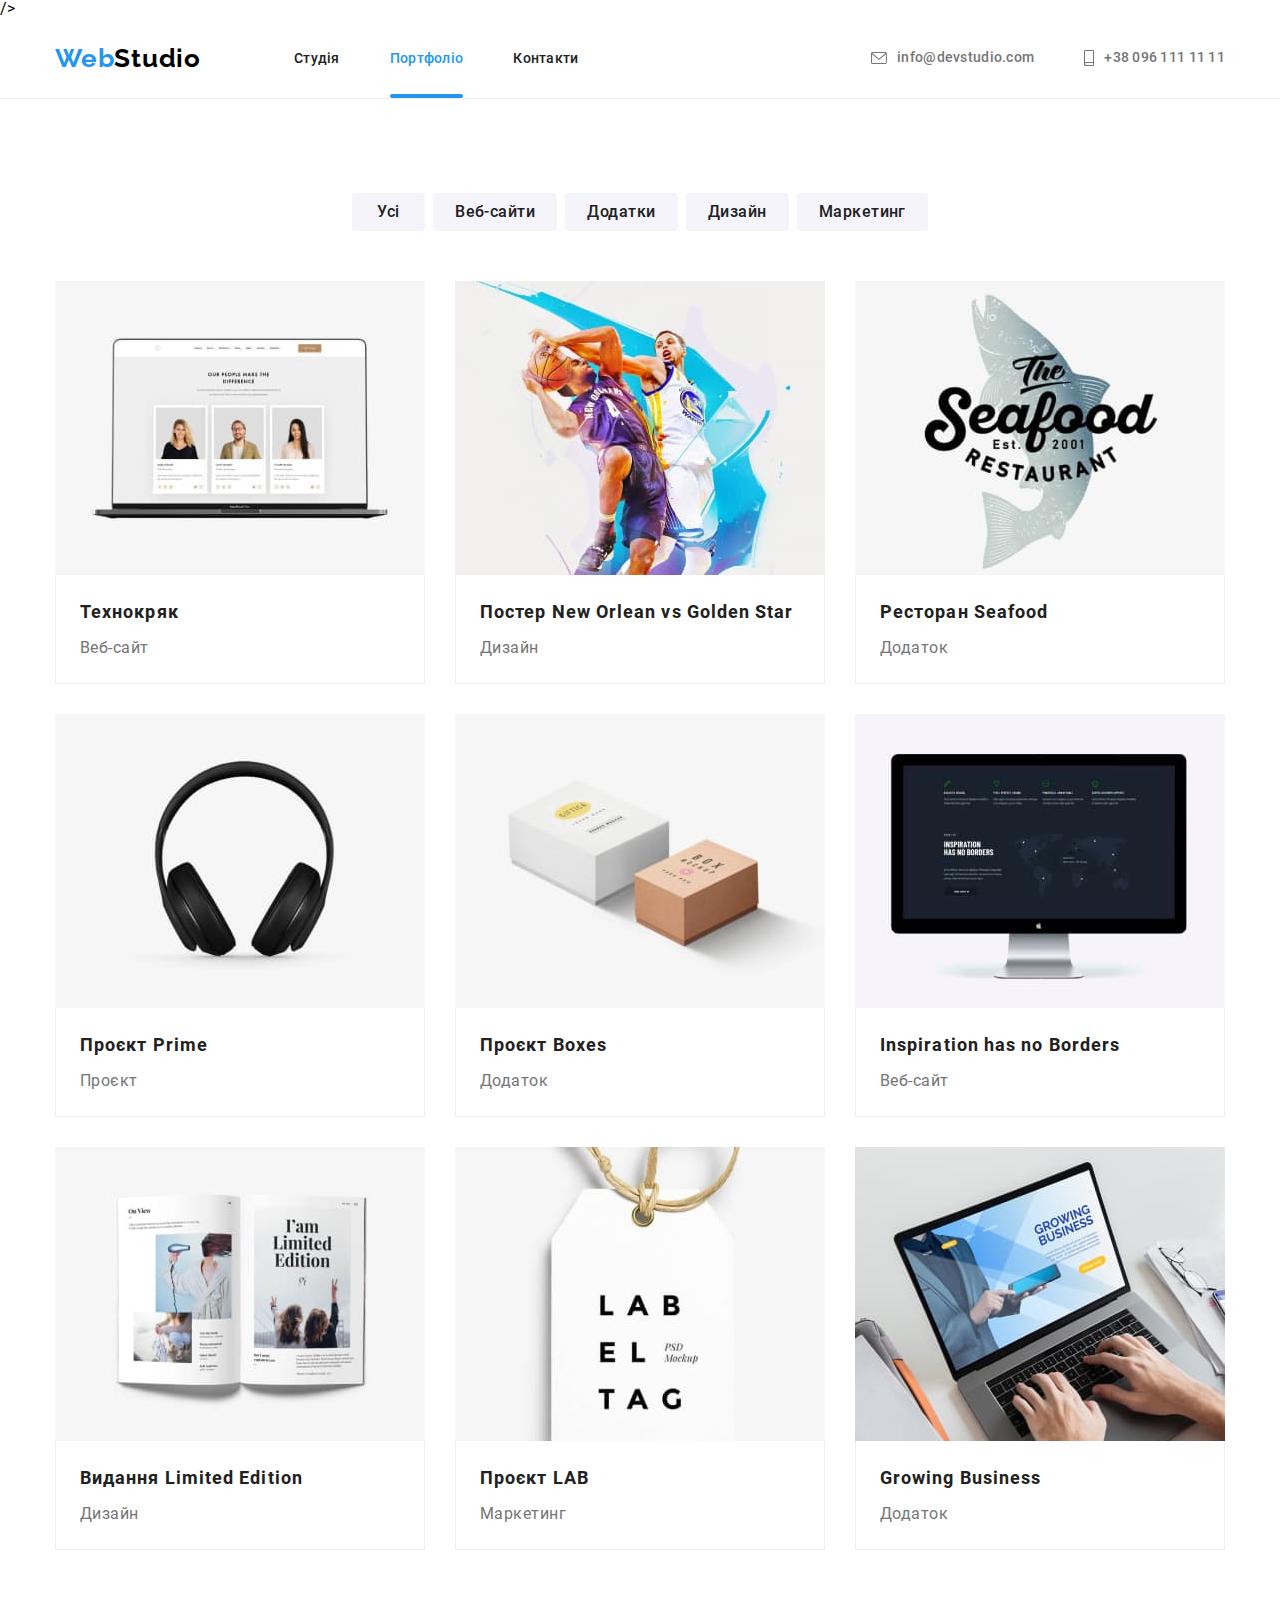
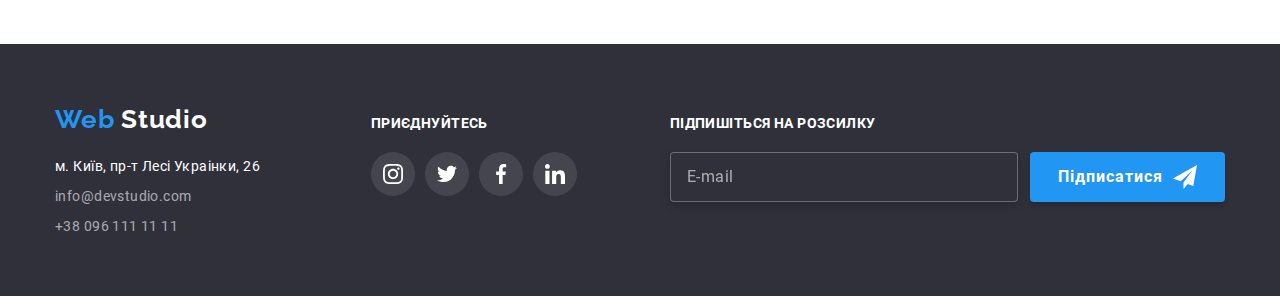
==== commit b394fef9: "3" ====
--- a/portfolio.html
+++ b/portfolio.html
@@ -6,17 +6,18 @@
     <meta name="viewport" content="width=device-width, initial-scale=1.0" />
     <title>Портфоліо</title>
     <!-- Google fonts -->
-    <link rel="preconnect" href="https://fonts.googleapis.com" />
-    <link rel="preconnect" href="https://fonts.gstatic.com" crossorigin />
-    <link
-      href="https://fonts.googleapis.com/css2?family=Raleway:wght@700&family=Roboto:wght@400;500;700;900&display=swap"
-      rel="stylesheet"
+    <!-- <link rel="preconnect" href="https://fonts.googleapis.com" /> -->
+    <!-- <link rel="preconnect" href="https://fonts.gstatic.com" crossorigin /> -->
+    <!-- <link -->
+      <!-- href="https://fonts.googleapis.com/css2?family=Raleway:wght@700&family=Roboto:wght@400;500;700;900&display=swap" -->
+      <!-- rel="stylesheet" -->
     />
     <!-- Normalizator -->
     <!-- <link
       rel="stylesheet"
       href="https://cdnjs.cloudflare.com/ajax/libs/modern-normalize/1.1.0/modern-normalize.min.css"
     /> -->
+    
     <!-- my styls -->
      <link rel="stylesheet" href="./css/main.css" />
   </head>
--- a/css/main.css
+++ b/css/main.css
@@ -267,6 +267,2544 @@
   display: list-item;
 }
 
+/* raleway-700 - latin */
+@font-face {
+  font-family: "Raleway";
+  font-style: normal;
+  font-weight: 700;
+  src: url("../fonts/raleway-v28-latin-700.eot");
+  /* IE9 Compat Modes */
+  src: local(""), url("../fonts/raleway-v28-latin-700.eot?#iefix") format("embedded-opentype"), url("../fonts/raleway-v28-latin-700.woff2") format("woff2"), url("../fonts/raleway-v28-latin-700.woff") format("woff"), url("../fonts/raleway-v28-latin-700.ttf") format("truetype"), url("../fonts/raleway-v28-latin-700.svg#Raleway") format("svg");
+  /* Legacy iOS */
+}
+/* roboto-regular - latin_cyrillic */
+@font-face {
+  font-family: "Roboto";
+  font-style: normal;
+  font-weight: 400;
+  src: url("../fonts/roboto-v30-latin_cyrillic-regular.eot"); /* IE9 Compat Modes */
+  src: local(""), url("../fonts/roboto-v30-latin_cyrillic-regular.eot?#iefix") format("embedded-opentype"), url("../fonts/roboto-v30-latin_cyrillic-regular.woff2") format("woff2"), url("../fonts/roboto-v30-latin_cyrillic-regular.woff") format("woff"), url("../fonts/roboto-v30-latin_cyrillic-regular.ttf") format("truetype"), url("../fonts/roboto-v30-latin_cyrillic-regular.svg#Roboto") format("svg"); /* Legacy iOS */
+}
+/* roboto-500 - latin_cyrillic */
+@font-face {
+  font-family: "Roboto";
+  font-style: normal;
+  font-weight: 500;
+  src: url("../fonts/roboto-v30-latin_cyrillic-500.eot"); /* IE9 Compat Modes */
+  src: local(""), url("../fonts/roboto-v30-latin_cyrillic-500.eot?#iefix") format("embedded-opentype"), url("../fonts/roboto-v30-latin_cyrillic-500.woff2") format("woff2"), url("../fonts/roboto-v30-latin_cyrillic-500.woff") format("woff"), url("../fonts/roboto-v30-latin_cyrillic-500.ttf") format("truetype"), url("../fonts/roboto-v30-latin_cyrillic-500.svg#Roboto") format("svg"); /* Legacy iOS */
+}
+/* roboto-700 - latin_cyrillic */
+@font-face {
+  font-family: "Roboto";
+  font-style: normal;
+  font-weight: 700;
+  src: url("../fonts/roboto-v30-latin_cyrillic-700.eot"); /* IE9 Compat Modes */
+  src: local(""), url("../fonts/roboto-v30-latin_cyrillic-700.eot?#iefix") format("embedded-opentype"), url("../fonts/roboto-v30-latin_cyrillic-700.woff2") format("woff2"), url("../fonts/roboto-v30-latin_cyrillic-700.woff") format("woff"), url("../fonts/roboto-v30-latin_cyrillic-700.ttf") format("truetype"), url("../fonts/roboto-v30-latin_cyrillic-700.svg#Roboto") format("svg"); /* Legacy iOS */
+}
+/* roboto-900 - latin_cyrillic */
+@font-face {
+  font-family: "Roboto";
+  font-style: normal;
+  font-weight: 900;
+  src: url("../fonts/roboto-v30-latin_cyrillic-900.eot"); /* IE9 Compat Modes */
+  src: local(""), url("../fonts/roboto-v30-latin_cyrillic-900.eot?#iefix") format("embedded-opentype"), url("../fonts/roboto-v30-latin_cyrillic-900.woff2") format("woff2"), url("../fonts/roboto-v30-latin_cyrillic-900.woff") format("woff"), url("../fonts/roboto-v30-latin_cyrillic-900.ttf") format("truetype"), url("../fonts/roboto-v30-latin_cyrillic-900.svg#Roboto") format("svg"); /* Legacy iOS */
+}
+/* roboto-regular - latin_cyrillic */
+@font-face {
+  font-family: "Roboto";
+  font-style: normal;
+  font-weight: 400;
+  src: url("../fonts/roboto-v30-latin_cyrillic-regular.eot"); /* IE9 Compat Modes */
+  src: local(""), url("../fonts/roboto-v30-latin_cyrillic-regular.eot?#iefix") format("embedded-opentype"), url("../fonts/roboto-v30-latin_cyrillic-regular.woff2") format("woff2"), url("../fonts/roboto-v30-latin_cyrillic-regular.woff") format("woff"), url("../fonts/roboto-v30-latin_cyrillic-regular.ttf") format("truetype"), url("../fonts/roboto-v30-latin_cyrillic-regular.svg#Roboto") format("svg"); /* Legacy iOS */
+}
+/* roboto-500 - latin_cyrillic */
+@font-face {
+  font-family: "Roboto";
+  font-style: normal;
+  font-weight: 500;
+  src: url("../fonts/roboto-v30-latin_cyrillic-500.eot"); /* IE9 Compat Modes */
+  src: local(""), url("../fonts/roboto-v30-latin_cyrillic-500.eot?#iefix") format("embedded-opentype"), url("../fonts/roboto-v30-latin_cyrillic-500.woff2") format("woff2"), url("../fonts/roboto-v30-latin_cyrillic-500.woff") format("woff"), url("../fonts/roboto-v30-latin_cyrillic-500.ttf") format("truetype"), url("../fonts/roboto-v30-latin_cyrillic-500.svg#Roboto") format("svg"); /* Legacy iOS */
+}
+/* roboto-700 - latin_cyrillic */
+@font-face {
+  font-family: "Roboto";
+  font-style: normal;
+  font-weight: 700;
+  src: url("../fonts/roboto-v30-latin_cyrillic-700.eot"); /* IE9 Compat Modes */
+  src: local(""), url("../fonts/roboto-v30-latin_cyrillic-700.eot?#iefix") format("embedded-opentype"), url("../fonts/roboto-v30-latin_cyrillic-700.woff2") format("woff2"), url("../fonts/roboto-v30-latin_cyrillic-700.woff") format("woff"), url("../fonts/roboto-v30-latin_cyrillic-700.ttf") format("truetype"), url("../fonts/roboto-v30-latin_cyrillic-700.svg#Roboto") format("svg"); /* Legacy iOS */
+}
+/* roboto-900 - latin_cyrillic */
+@font-face {
+  font-family: "Roboto";
+  font-style: normal;
+  font-weight: 900;
+  src: url("../fonts/roboto-v30-latin_cyrillic-900.eot"); /* IE9 Compat Modes */
+  src: local(""), url("../fonts/roboto-v30-latin_cyrillic-900.eot?#iefix") format("embedded-opentype"), url("../fonts/roboto-v30-latin_cyrillic-900.woff2") format("woff2"), url("../fonts/roboto-v30-latin_cyrillic-900.woff") format("woff"), url("../fonts/roboto-v30-latin_cyrillic-900.ttf") format("truetype"), url("../fonts/roboto-v30-latin_cyrillic-900.svg#Roboto") format("svg"); /* Legacy iOS */
+}
+/* roboto-regular - latin_cyrillic */
+@font-face {
+  font-family: "Roboto";
+  font-style: normal;
+  font-weight: 400;
+  src: url("../fonts/roboto-v30-latin_cyrillic-regular.eot"); /* IE9 Compat Modes */
+  src: local(""), url("../fonts/roboto-v30-latin_cyrillic-regular.eot?#iefix") format("embedded-opentype"), url("../fonts/roboto-v30-latin_cyrillic-regular.woff2") format("woff2"), url("../fonts/roboto-v30-latin_cyrillic-regular.woff") format("woff"), url("../fonts/roboto-v30-latin_cyrillic-regular.ttf") format("truetype"), url("../fonts/roboto-v30-latin_cyrillic-regular.svg#Roboto") format("svg"); /* Legacy iOS */
+}
+/* roboto-500 - latin_cyrillic */
+@font-face {
+  font-family: "Roboto";
+  font-style: normal;
+  font-weight: 500;
+  src: url("../fonts/roboto-v30-latin_cyrillic-500.eot"); /* IE9 Compat Modes */
+  src: local(""), url("../fonts/roboto-v30-latin_cyrillic-500.eot?#iefix") format("embedded-opentype"), url("../fonts/roboto-v30-latin_cyrillic-500.woff2") format("woff2"), url("../fonts/roboto-v30-latin_cyrillic-500.woff") format("woff"), url("../fonts/roboto-v30-latin_cyrillic-500.ttf") format("truetype"), url("../fonts/roboto-v30-latin_cyrillic-500.svg#Roboto") format("svg"); /* Legacy iOS */
+}
+/* roboto-700 - latin_cyrillic */
+@font-face {
+  font-family: "Roboto";
+  font-style: normal;
+  font-weight: 700;
+  src: url("../fonts/roboto-v30-latin_cyrillic-700.eot"); /* IE9 Compat Modes */
+  src: local(""), url("../fonts/roboto-v30-latin_cyrillic-700.eot?#iefix") format("embedded-opentype"), url("../fonts/roboto-v30-latin_cyrillic-700.woff2") format("woff2"), url("../fonts/roboto-v30-latin_cyrillic-700.woff") format("woff"), url("../fonts/roboto-v30-latin_cyrillic-700.ttf") format("truetype"), url("../fonts/roboto-v30-latin_cyrillic-700.svg#Roboto") format("svg"); /* Legacy iOS */
+}
+/* roboto-900 - latin_cyrillic */
+@font-face {
+  font-family: "Roboto";
+  font-style: normal;
+  font-weight: 900;
+  src: url("../fonts/roboto-v30-latin_cyrillic-900.eot"); /* IE9 Compat Modes */
+  src: local(""), url("../fonts/roboto-v30-latin_cyrillic-900.eot?#iefix") format("embedded-opentype"), url("../fonts/roboto-v30-latin_cyrillic-900.woff2") format("woff2"), url("../fonts/roboto-v30-latin_cyrillic-900.woff") format("woff"), url("../fonts/roboto-v30-latin_cyrillic-900.ttf") format("truetype"), url("../fonts/roboto-v30-latin_cyrillic-900.svg#Roboto") format("svg"); /* Legacy iOS */
+}
+/* roboto-regular - latin_cyrillic */
+@font-face {
+  font-family: "Roboto";
+  font-style: normal;
+  font-weight: 400;
+  src: url("../fonts/roboto-v30-latin_cyrillic-regular.eot"); /* IE9 Compat Modes */
+  src: local(""), url("../fonts/roboto-v30-latin_cyrillic-regular.eot?#iefix") format("embedded-opentype"), url("../fonts/roboto-v30-latin_cyrillic-regular.woff2") format("woff2"), url("../fonts/roboto-v30-latin_cyrillic-regular.woff") format("woff"), url("../fonts/roboto-v30-latin_cyrillic-regular.ttf") format("truetype"), url("../fonts/roboto-v30-latin_cyrillic-regular.svg#Roboto") format("svg"); /* Legacy iOS */
+}
+/* roboto-500 - latin_cyrillic */
+@font-face {
+  font-family: "Roboto";
+  font-style: normal;
+  font-weight: 500;
+  src: url("../fonts/roboto-v30-latin_cyrillic-500.eot"); /* IE9 Compat Modes */
+  src: local(""), url("../fonts/roboto-v30-latin_cyrillic-500.eot?#iefix") format("embedded-opentype"), url("../fonts/roboto-v30-latin_cyrillic-500.woff2") format("woff2"), url("../fonts/roboto-v30-latin_cyrillic-500.woff") format("woff"), url("../fonts/roboto-v30-latin_cyrillic-500.ttf") format("truetype"), url("../fonts/roboto-v30-latin_cyrillic-500.svg#Roboto") format("svg"); /* Legacy iOS */
+}
+/* roboto-700 - latin_cyrillic */
+@font-face {
+  font-family: "Roboto";
+  font-style: normal;
+  font-weight: 700;
+  src: url("../fonts/roboto-v30-latin_cyrillic-700.eot"); /* IE9 Compat Modes */
+  src: local(""), url("../fonts/roboto-v30-latin_cyrillic-700.eot?#iefix") format("embedded-opentype"), url("../fonts/roboto-v30-latin_cyrillic-700.woff2") format("woff2"), url("../fonts/roboto-v30-latin_cyrillic-700.woff") format("woff"), url("../fonts/roboto-v30-latin_cyrillic-700.ttf") format("truetype"), url("../fonts/roboto-v30-latin_cyrillic-700.svg#Roboto") format("svg"); /* Legacy iOS */
+}
+/* roboto-900 - latin_cyrillic */
+@font-face {
+  font-family: "Roboto";
+  font-style: normal;
+  font-weight: 900;
+  src: url("../fonts/roboto-v30-latin_cyrillic-900.eot"); /* IE9 Compat Modes */
+  src: local(""), url("../fonts/roboto-v30-latin_cyrillic-900.eot?#iefix") format("embedded-opentype"), url("../fonts/roboto-v30-latin_cyrillic-900.woff2") format("woff2"), url("../fonts/roboto-v30-latin_cyrillic-900.woff") format("woff"), url("../fonts/roboto-v30-latin_cyrillic-900.ttf") format("truetype"), url("../fonts/roboto-v30-latin_cyrillic-900.svg#Roboto") format("svg"); /* Legacy iOS */
+}
+/* roboto-regular - latin_cyrillic */
+@font-face {
+  font-family: "Roboto";
+  font-style: normal;
+  font-weight: 400;
+  src: url("../fonts/roboto-v30-latin_cyrillic-regular.eot"); /* IE9 Compat Modes */
+  src: local(""), url("../fonts/roboto-v30-latin_cyrillic-regular.eot?#iefix") format("embedded-opentype"), url("../fonts/roboto-v30-latin_cyrillic-regular.woff2") format("woff2"), url("../fonts/roboto-v30-latin_cyrillic-regular.woff") format("woff"), url("../fonts/roboto-v30-latin_cyrillic-regular.ttf") format("truetype"), url("../fonts/roboto-v30-latin_cyrillic-regular.svg#Roboto") format("svg"); /* Legacy iOS */
+}
+/* roboto-500 - latin_cyrillic */
+@font-face {
+  font-family: "Roboto";
+  font-style: normal;
+  font-weight: 500;
+  src: url("../fonts/roboto-v30-latin_cyrillic-500.eot"); /* IE9 Compat Modes */
+  src: local(""), url("../fonts/roboto-v30-latin_cyrillic-500.eot?#iefix") format("embedded-opentype"), url("../fonts/roboto-v30-latin_cyrillic-500.woff2") format("woff2"), url("../fonts/roboto-v30-latin_cyrillic-500.woff") format("woff"), url("../fonts/roboto-v30-latin_cyrillic-500.ttf") format("truetype"), url("../fonts/roboto-v30-latin_cyrillic-500.svg#Roboto") format("svg"); /* Legacy iOS */
+}
+/* roboto-700 - latin_cyrillic */
+@font-face {
+  font-family: "Roboto";
+  font-style: normal;
+  font-weight: 700;
+  src: url("../fonts/roboto-v30-latin_cyrillic-700.eot"); /* IE9 Compat Modes */
+  src: local(""), url("../fonts/roboto-v30-latin_cyrillic-700.eot?#iefix") format("embedded-opentype"), url("../fonts/roboto-v30-latin_cyrillic-700.woff2") format("woff2"), url("../fonts/roboto-v30-latin_cyrillic-700.woff") format("woff"), url("../fonts/roboto-v30-latin_cyrillic-700.ttf") format("truetype"), url("../fonts/roboto-v30-latin_cyrillic-700.svg#Roboto") format("svg"); /* Legacy iOS */
+}
+/* roboto-900 - latin_cyrillic */
+@font-face {
+  font-family: "Roboto";
+  font-style: normal;
+  font-weight: 900;
+  src: url("../fonts/roboto-v30-latin_cyrillic-900.eot"); /* IE9 Compat Modes */
+  src: local(""), url("../fonts/roboto-v30-latin_cyrillic-900.eot?#iefix") format("embedded-opentype"), url("../fonts/roboto-v30-latin_cyrillic-900.woff2") format("woff2"), url("../fonts/roboto-v30-latin_cyrillic-900.woff") format("woff"), url("../fonts/roboto-v30-latin_cyrillic-900.ttf") format("truetype"), url("../fonts/roboto-v30-latin_cyrillic-900.svg#Roboto") format("svg"); /* Legacy iOS */
+}
+/* roboto-regular - latin_cyrillic */
+@font-face {
+  font-family: "Roboto";
+  font-style: normal;
+  font-weight: 400;
+  src: url("../fonts/roboto-v30-latin_cyrillic-regular.eot"); /* IE9 Compat Modes */
+  src: local(""), url("../fonts/roboto-v30-latin_cyrillic-regular.eot?#iefix") format("embedded-opentype"), url("../fonts/roboto-v30-latin_cyrillic-regular.woff2") format("woff2"), url("../fonts/roboto-v30-latin_cyrillic-regular.woff") format("woff"), url("../fonts/roboto-v30-latin_cyrillic-regular.ttf") format("truetype"), url("../fonts/roboto-v30-latin_cyrillic-regular.svg#Roboto") format("svg"); /* Legacy iOS */
+}
+/* roboto-500 - latin_cyrillic */
+@font-face {
+  font-family: "Roboto";
+  font-style: normal;
+  font-weight: 500;
+  src: url("../fonts/roboto-v30-latin_cyrillic-500.eot"); /* IE9 Compat Modes */
+  src: local(""), url("../fonts/roboto-v30-latin_cyrillic-500.eot?#iefix") format("embedded-opentype"), url("../fonts/roboto-v30-latin_cyrillic-500.woff2") format("woff2"), url("../fonts/roboto-v30-latin_cyrillic-500.woff") format("woff"), url("../fonts/roboto-v30-latin_cyrillic-500.ttf") format("truetype"), url("../fonts/roboto-v30-latin_cyrillic-500.svg#Roboto") format("svg"); /* Legacy iOS */
+}
+/* roboto-700 - latin_cyrillic */
+@font-face {
+  font-family: "Roboto";
+  font-style: normal;
+  font-weight: 700;
+  src: url("../fonts/roboto-v30-latin_cyrillic-700.eot"); /* IE9 Compat Modes */
+  src: local(""), url("../fonts/roboto-v30-latin_cyrillic-700.eot?#iefix") format("embedded-opentype"), url("../fonts/roboto-v30-latin_cyrillic-700.woff2") format("woff2"), url("../fonts/roboto-v30-latin_cyrillic-700.woff") format("woff"), url("../fonts/roboto-v30-latin_cyrillic-700.ttf") format("truetype"), url("../fonts/roboto-v30-latin_cyrillic-700.svg#Roboto") format("svg"); /* Legacy iOS */
+}
+/* roboto-900 - latin_cyrillic */
+@font-face {
+  font-family: "Roboto";
+  font-style: normal;
+  font-weight: 900;
+  src: url("../fonts/roboto-v30-latin_cyrillic-900.eot"); /* IE9 Compat Modes */
+  src: local(""), url("../fonts/roboto-v30-latin_cyrillic-900.eot?#iefix") format("embedded-opentype"), url("../fonts/roboto-v30-latin_cyrillic-900.woff2") format("woff2"), url("../fonts/roboto-v30-latin_cyrillic-900.woff") format("woff"), url("../fonts/roboto-v30-latin_cyrillic-900.ttf") format("truetype"), url("../fonts/roboto-v30-latin_cyrillic-900.svg#Roboto") format("svg"); /* Legacy iOS */
+}
+/* roboto-regular - latin_cyrillic */
+@font-face {
+  font-family: "Roboto";
+  font-style: normal;
+  font-weight: 400;
+  src: url("../fonts/roboto-v30-latin_cyrillic-regular.eot"); /* IE9 Compat Modes */
+  src: local(""), url("../fonts/roboto-v30-latin_cyrillic-regular.eot?#iefix") format("embedded-opentype"), url("../fonts/roboto-v30-latin_cyrillic-regular.woff2") format("woff2"), url("../fonts/roboto-v30-latin_cyrillic-regular.woff") format("woff"), url("../fonts/roboto-v30-latin_cyrillic-regular.ttf") format("truetype"), url("../fonts/roboto-v30-latin_cyrillic-regular.svg#Roboto") format("svg"); /* Legacy iOS */
+}
+/* roboto-500 - latin_cyrillic */
+@font-face {
+  font-family: "Roboto";
+  font-style: normal;
+  font-weight: 500;
+  src: url("../fonts/roboto-v30-latin_cyrillic-500.eot"); /* IE9 Compat Modes */
+  src: local(""), url("../fonts/roboto-v30-latin_cyrillic-500.eot?#iefix") format("embedded-opentype"), url("../fonts/roboto-v30-latin_cyrillic-500.woff2") format("woff2"), url("../fonts/roboto-v30-latin_cyrillic-500.woff") format("woff"), url("../fonts/roboto-v30-latin_cyrillic-500.ttf") format("truetype"), url("../fonts/roboto-v30-latin_cyrillic-500.svg#Roboto") format("svg"); /* Legacy iOS */
+}
+/* roboto-700 - latin_cyrillic */
+@font-face {
+  font-family: "Roboto";
+  font-style: normal;
+  font-weight: 700;
+  src: url("../fonts/roboto-v30-latin_cyrillic-700.eot"); /* IE9 Compat Modes */
+  src: local(""), url("../fonts/roboto-v30-latin_cyrillic-700.eot?#iefix") format("embedded-opentype"), url("../fonts/roboto-v30-latin_cyrillic-700.woff2") format("woff2"), url("../fonts/roboto-v30-latin_cyrillic-700.woff") format("woff"), url("../fonts/roboto-v30-latin_cyrillic-700.ttf") format("truetype"), url("../fonts/roboto-v30-latin_cyrillic-700.svg#Roboto") format("svg"); /* Legacy iOS */
+}
+/* roboto-900 - latin_cyrillic */
+@font-face {
+  font-family: "Roboto";
+  font-style: normal;
+  font-weight: 900;
+  src: url("../fonts/roboto-v30-latin_cyrillic-900.eot"); /* IE9 Compat Modes */
+  src: local(""), url("../fonts/roboto-v30-latin_cyrillic-900.eot?#iefix") format("embedded-opentype"), url("../fonts/roboto-v30-latin_cyrillic-900.woff2") format("woff2"), url("../fonts/roboto-v30-latin_cyrillic-900.woff") format("woff"), url("../fonts/roboto-v30-latin_cyrillic-900.ttf") format("truetype"), url("../fonts/roboto-v30-latin_cyrillic-900.svg#Roboto") format("svg"); /* Legacy iOS */
+}
+/* roboto-regular - latin_cyrillic */
+@font-face {
+  font-family: "Roboto";
+  font-style: normal;
+  font-weight: 400;
+  src: url("../fonts/roboto-v30-latin_cyrillic-regular.eot"); /* IE9 Compat Modes */
+  src: local(""), url("../fonts/roboto-v30-latin_cyrillic-regular.eot?#iefix") format("embedded-opentype"), url("../fonts/roboto-v30-latin_cyrillic-regular.woff2") format("woff2"), url("../fonts/roboto-v30-latin_cyrillic-regular.woff") format("woff"), url("../fonts/roboto-v30-latin_cyrillic-regular.ttf") format("truetype"), url("../fonts/roboto-v30-latin_cyrillic-regular.svg#Roboto") format("svg"); /* Legacy iOS */
+}
+/* roboto-500 - latin_cyrillic */
+@font-face {
+  font-family: "Roboto";
+  font-style: normal;
+  font-weight: 500;
+  src: url("../fonts/roboto-v30-latin_cyrillic-500.eot"); /* IE9 Compat Modes */
+  src: local(""), url("../fonts/roboto-v30-latin_cyrillic-500.eot?#iefix") format("embedded-opentype"), url("../fonts/roboto-v30-latin_cyrillic-500.woff2") format("woff2"), url("../fonts/roboto-v30-latin_cyrillic-500.woff") format("woff"), url("../fonts/roboto-v30-latin_cyrillic-500.ttf") format("truetype"), url("../fonts/roboto-v30-latin_cyrillic-500.svg#Roboto") format("svg"); /* Legacy iOS */
+}
+/* roboto-700 - latin_cyrillic */
+@font-face {
+  font-family: "Roboto";
+  font-style: normal;
+  font-weight: 700;
+  src: url("../fonts/roboto-v30-latin_cyrillic-700.eot"); /* IE9 Compat Modes */
+  src: local(""), url("../fonts/roboto-v30-latin_cyrillic-700.eot?#iefix") format("embedded-opentype"), url("../fonts/roboto-v30-latin_cyrillic-700.woff2") format("woff2"), url("../fonts/roboto-v30-latin_cyrillic-700.woff") format("woff"), url("../fonts/roboto-v30-latin_cyrillic-700.ttf") format("truetype"), url("../fonts/roboto-v30-latin_cyrillic-700.svg#Roboto") format("svg"); /* Legacy iOS */
+}
+/* roboto-900 - latin_cyrillic */
+@font-face {
+  font-family: "Roboto";
+  font-style: normal;
+  font-weight: 900;
+  src: url("../fonts/roboto-v30-latin_cyrillic-900.eot"); /* IE9 Compat Modes */
+  src: local(""), url("../fonts/roboto-v30-latin_cyrillic-900.eot?#iefix") format("embedded-opentype"), url("../fonts/roboto-v30-latin_cyrillic-900.woff2") format("woff2"), url("../fonts/roboto-v30-latin_cyrillic-900.woff") format("woff"), url("../fonts/roboto-v30-latin_cyrillic-900.ttf") format("truetype"), url("../fonts/roboto-v30-latin_cyrillic-900.svg#Roboto") format("svg"); /* Legacy iOS */
+}
+/* roboto-regular - latin_cyrillic */
+@font-face {
+  font-family: "Roboto";
+  font-style: normal;
+  font-weight: 400;
+  src: url("../fonts/roboto-v30-latin_cyrillic-regular.eot"); /* IE9 Compat Modes */
+  src: local(""), url("../fonts/roboto-v30-latin_cyrillic-regular.eot?#iefix") format("embedded-opentype"), url("../fonts/roboto-v30-latin_cyrillic-regular.woff2") format("woff2"), url("../fonts/roboto-v30-latin_cyrillic-regular.woff") format("woff"), url("../fonts/roboto-v30-latin_cyrillic-regular.ttf") format("truetype"), url("../fonts/roboto-v30-latin_cyrillic-regular.svg#Roboto") format("svg"); /* Legacy iOS */
+}
+/* roboto-500 - latin_cyrillic */
+@font-face {
+  font-family: "Roboto";
+  font-style: normal;
+  font-weight: 500;
+  src: url("../fonts/roboto-v30-latin_cyrillic-500.eot"); /* IE9 Compat Modes */
+  src: local(""), url("../fonts/roboto-v30-latin_cyrillic-500.eot?#iefix") format("embedded-opentype"), url("../fonts/roboto-v30-latin_cyrillic-500.woff2") format("woff2"), url("../fonts/roboto-v30-latin_cyrillic-500.woff") format("woff"), url("../fonts/roboto-v30-latin_cyrillic-500.ttf") format("truetype"), url("../fonts/roboto-v30-latin_cyrillic-500.svg#Roboto") format("svg"); /* Legacy iOS */
+}
+/* roboto-700 - latin_cyrillic */
+@font-face {
+  font-family: "Roboto";
+  font-style: normal;
+  font-weight: 700;
+  src: url("../fonts/roboto-v30-latin_cyrillic-700.eot"); /* IE9 Compat Modes */
+  src: local(""), url("../fonts/roboto-v30-latin_cyrillic-700.eot?#iefix") format("embedded-opentype"), url("../fonts/roboto-v30-latin_cyrillic-700.woff2") format("woff2"), url("../fonts/roboto-v30-latin_cyrillic-700.woff") format("woff"), url("../fonts/roboto-v30-latin_cyrillic-700.ttf") format("truetype"), url("../fonts/roboto-v30-latin_cyrillic-700.svg#Roboto") format("svg"); /* Legacy iOS */
+}
+/* roboto-900 - latin_cyrillic */
+@font-face {
+  font-family: "Roboto";
+  font-style: normal;
+  font-weight: 900;
+  src: url("../fonts/roboto-v30-latin_cyrillic-900.eot"); /* IE9 Compat Modes */
+  src: local(""), url("../fonts/roboto-v30-latin_cyrillic-900.eot?#iefix") format("embedded-opentype"), url("../fonts/roboto-v30-latin_cyrillic-900.woff2") format("woff2"), url("../fonts/roboto-v30-latin_cyrillic-900.woff") format("woff"), url("../fonts/roboto-v30-latin_cyrillic-900.ttf") format("truetype"), url("../fonts/roboto-v30-latin_cyrillic-900.svg#Roboto") format("svg"); /* Legacy iOS */
+}
+/* roboto-regular - latin_cyrillic */
+@font-face {
+  font-family: "Roboto";
+  font-style: normal;
+  font-weight: 400;
+  src: url("../fonts/roboto-v30-latin_cyrillic-regular.eot"); /* IE9 Compat Modes */
+  src: local(""), url("../fonts/roboto-v30-latin_cyrillic-regular.eot?#iefix") format("embedded-opentype"), url("../fonts/roboto-v30-latin_cyrillic-regular.woff2") format("woff2"), url("../fonts/roboto-v30-latin_cyrillic-regular.woff") format("woff"), url("../fonts/roboto-v30-latin_cyrillic-regular.ttf") format("truetype"), url("../fonts/roboto-v30-latin_cyrillic-regular.svg#Roboto") format("svg"); /* Legacy iOS */
+}
+/* roboto-500 - latin_cyrillic */
+@font-face {
+  font-family: "Roboto";
+  font-style: normal;
+  font-weight: 500;
+  src: url("../fonts/roboto-v30-latin_cyrillic-500.eot"); /* IE9 Compat Modes */
+  src: local(""), url("../fonts/roboto-v30-latin_cyrillic-500.eot?#iefix") format("embedded-opentype"), url("../fonts/roboto-v30-latin_cyrillic-500.woff2") format("woff2"), url("../fonts/roboto-v30-latin_cyrillic-500.woff") format("woff"), url("../fonts/roboto-v30-latin_cyrillic-500.ttf") format("truetype"), url("../fonts/roboto-v30-latin_cyrillic-500.svg#Roboto") format("svg"); /* Legacy iOS */
+}
+/* roboto-700 - latin_cyrillic */
+@font-face {
+  font-family: "Roboto";
+  font-style: normal;
+  font-weight: 700;
+  src: url("../fonts/roboto-v30-latin_cyrillic-700.eot"); /* IE9 Compat Modes */
+  src: local(""), url("../fonts/roboto-v30-latin_cyrillic-700.eot?#iefix") format("embedded-opentype"), url("../fonts/roboto-v30-latin_cyrillic-700.woff2") format("woff2"), url("../fonts/roboto-v30-latin_cyrillic-700.woff") format("woff"), url("../fonts/roboto-v30-latin_cyrillic-700.ttf") format("truetype"), url("../fonts/roboto-v30-latin_cyrillic-700.svg#Roboto") format("svg"); /* Legacy iOS */
+}
+/* roboto-900 - latin_cyrillic */
+@font-face {
+  font-family: "Roboto";
+  font-style: normal;
+  font-weight: 900;
+  src: url("../fonts/roboto-v30-latin_cyrillic-900.eot"); /* IE9 Compat Modes */
+  src: local(""), url("../fonts/roboto-v30-latin_cyrillic-900.eot?#iefix") format("embedded-opentype"), url("../fonts/roboto-v30-latin_cyrillic-900.woff2") format("woff2"), url("../fonts/roboto-v30-latin_cyrillic-900.woff") format("woff"), url("../fonts/roboto-v30-latin_cyrillic-900.ttf") format("truetype"), url("../fonts/roboto-v30-latin_cyrillic-900.svg#Roboto") format("svg"); /* Legacy iOS */
+}
+/* roboto-regular - latin_cyrillic */
+@font-face {
+  font-family: "Roboto";
+  font-style: normal;
+  font-weight: 400;
+  src: url("../fonts/roboto-v30-latin_cyrillic-regular.eot"); /* IE9 Compat Modes */
+  src: local(""), url("../fonts/roboto-v30-latin_cyrillic-regular.eot?#iefix") format("embedded-opentype"), url("../fonts/roboto-v30-latin_cyrillic-regular.woff2") format("woff2"), url("../fonts/roboto-v30-latin_cyrillic-regular.woff") format("woff"), url("../fonts/roboto-v30-latin_cyrillic-regular.ttf") format("truetype"), url("../fonts/roboto-v30-latin_cyrillic-regular.svg#Roboto") format("svg"); /* Legacy iOS */
+}
+/* roboto-500 - latin_cyrillic */
+@font-face {
+  font-family: "Roboto";
+  font-style: normal;
+  font-weight: 500;
+  src: url("../fonts/roboto-v30-latin_cyrillic-500.eot"); /* IE9 Compat Modes */
+  src: local(""), url("../fonts/roboto-v30-latin_cyrillic-500.eot?#iefix") format("embedded-opentype"), url("../fonts/roboto-v30-latin_cyrillic-500.woff2") format("woff2"), url("../fonts/roboto-v30-latin_cyrillic-500.woff") format("woff"), url("../fonts/roboto-v30-latin_cyrillic-500.ttf") format("truetype"), url("../fonts/roboto-v30-latin_cyrillic-500.svg#Roboto") format("svg"); /* Legacy iOS */
+}
+/* roboto-700 - latin_cyrillic */
+@font-face {
+  font-family: "Roboto";
+  font-style: normal;
+  font-weight: 700;
+  src: url("../fonts/roboto-v30-latin_cyrillic-700.eot"); /* IE9 Compat Modes */
+  src: local(""), url("../fonts/roboto-v30-latin_cyrillic-700.eot?#iefix") format("embedded-opentype"), url("../fonts/roboto-v30-latin_cyrillic-700.woff2") format("woff2"), url("../fonts/roboto-v30-latin_cyrillic-700.woff") format("woff"), url("../fonts/roboto-v30-latin_cyrillic-700.ttf") format("truetype"), url("../fonts/roboto-v30-latin_cyrillic-700.svg#Roboto") format("svg"); /* Legacy iOS */
+}
+/* roboto-900 - latin_cyrillic */
+@font-face {
+  font-family: "Roboto";
+  font-style: normal;
+  font-weight: 900;
+  src: url("../fonts/roboto-v30-latin_cyrillic-900.eot"); /* IE9 Compat Modes */
+  src: local(""), url("../fonts/roboto-v30-latin_cyrillic-900.eot?#iefix") format("embedded-opentype"), url("../fonts/roboto-v30-latin_cyrillic-900.woff2") format("woff2"), url("../fonts/roboto-v30-latin_cyrillic-900.woff") format("woff"), url("../fonts/roboto-v30-latin_cyrillic-900.ttf") format("truetype"), url("../fonts/roboto-v30-latin_cyrillic-900.svg#Roboto") format("svg"); /* Legacy iOS */
+}
+/* roboto-regular - latin_cyrillic */
+@font-face {
+  font-family: "Roboto";
+  font-style: normal;
+  font-weight: 400;
+  src: url("../fonts/roboto-v30-latin_cyrillic-regular.eot"); /* IE9 Compat Modes */
+  src: local(""), url("../fonts/roboto-v30-latin_cyrillic-regular.eot?#iefix") format("embedded-opentype"), url("../fonts/roboto-v30-latin_cyrillic-regular.woff2") format("woff2"), url("../fonts/roboto-v30-latin_cyrillic-regular.woff") format("woff"), url("../fonts/roboto-v30-latin_cyrillic-regular.ttf") format("truetype"), url("../fonts/roboto-v30-latin_cyrillic-regular.svg#Roboto") format("svg"); /* Legacy iOS */
+}
+/* roboto-500 - latin_cyrillic */
+@font-face {
+  font-family: "Roboto";
+  font-style: normal;
+  font-weight: 500;
+  src: url("../fonts/roboto-v30-latin_cyrillic-500.eot"); /* IE9 Compat Modes */
+  src: local(""), url("../fonts/roboto-v30-latin_cyrillic-500.eot?#iefix") format("embedded-opentype"), url("../fonts/roboto-v30-latin_cyrillic-500.woff2") format("woff2"), url("../fonts/roboto-v30-latin_cyrillic-500.woff") format("woff"), url("../fonts/roboto-v30-latin_cyrillic-500.ttf") format("truetype"), url("../fonts/roboto-v30-latin_cyrillic-500.svg#Roboto") format("svg"); /* Legacy iOS */
+}
+/* roboto-700 - latin_cyrillic */
+@font-face {
+  font-family: "Roboto";
+  font-style: normal;
+  font-weight: 700;
+  src: url("../fonts/roboto-v30-latin_cyrillic-700.eot"); /* IE9 Compat Modes */
+  src: local(""), url("../fonts/roboto-v30-latin_cyrillic-700.eot?#iefix") format("embedded-opentype"), url("../fonts/roboto-v30-latin_cyrillic-700.woff2") format("woff2"), url("../fonts/roboto-v30-latin_cyrillic-700.woff") format("woff"), url("../fonts/roboto-v30-latin_cyrillic-700.ttf") format("truetype"), url("../fonts/roboto-v30-latin_cyrillic-700.svg#Roboto") format("svg"); /* Legacy iOS */
+}
+/* roboto-900 - latin_cyrillic */
+@font-face {
+  font-family: "Roboto";
+  font-style: normal;
+  font-weight: 900;
+  src: url("../fonts/roboto-v30-latin_cyrillic-900.eot"); /* IE9 Compat Modes */
+  src: local(""), url("../fonts/roboto-v30-latin_cyrillic-900.eot?#iefix") format("embedded-opentype"), url("../fonts/roboto-v30-latin_cyrillic-900.woff2") format("woff2"), url("../fonts/roboto-v30-latin_cyrillic-900.woff") format("woff"), url("../fonts/roboto-v30-latin_cyrillic-900.ttf") format("truetype"), url("../fonts/roboto-v30-latin_cyrillic-900.svg#Roboto") format("svg"); /* Legacy iOS */
+}
+/* roboto-regular - latin_cyrillic */
+@font-face {
+  font-family: "Roboto";
+  font-style: normal;
+  font-weight: 400;
+  src: url("../fonts/roboto-v30-latin_cyrillic-regular.eot"); /* IE9 Compat Modes */
+  src: local(""), url("../fonts/roboto-v30-latin_cyrillic-regular.eot?#iefix") format("embedded-opentype"), url("../fonts/roboto-v30-latin_cyrillic-regular.woff2") format("woff2"), url("../fonts/roboto-v30-latin_cyrillic-regular.woff") format("woff"), url("../fonts/roboto-v30-latin_cyrillic-regular.ttf") format("truetype"), url("../fonts/roboto-v30-latin_cyrillic-regular.svg#Roboto") format("svg"); /* Legacy iOS */
+}
+/* roboto-500 - latin_cyrillic */
+@font-face {
+  font-family: "Roboto";
+  font-style: normal;
+  font-weight: 500;
+  src: url("../fonts/roboto-v30-latin_cyrillic-500.eot"); /* IE9 Compat Modes */
+  src: local(""), url("../fonts/roboto-v30-latin_cyrillic-500.eot?#iefix") format("embedded-opentype"), url("../fonts/roboto-v30-latin_cyrillic-500.woff2") format("woff2"), url("../fonts/roboto-v30-latin_cyrillic-500.woff") format("woff"), url("../fonts/roboto-v30-latin_cyrillic-500.ttf") format("truetype"), url("../fonts/roboto-v30-latin_cyrillic-500.svg#Roboto") format("svg"); /* Legacy iOS */
+}
+/* roboto-700 - latin_cyrillic */
+@font-face {
+  font-family: "Roboto";
+  font-style: normal;
+  font-weight: 700;
+  src: url("../fonts/roboto-v30-latin_cyrillic-700.eot"); /* IE9 Compat Modes */
+  src: local(""), url("../fonts/roboto-v30-latin_cyrillic-700.eot?#iefix") format("embedded-opentype"), url("../fonts/roboto-v30-latin_cyrillic-700.woff2") format("woff2"), url("../fonts/roboto-v30-latin_cyrillic-700.woff") format("woff"), url("../fonts/roboto-v30-latin_cyrillic-700.ttf") format("truetype"), url("../fonts/roboto-v30-latin_cyrillic-700.svg#Roboto") format("svg"); /* Legacy iOS */
+}
+/* roboto-900 - latin_cyrillic */
+@font-face {
+  font-family: "Roboto";
+  font-style: normal;
+  font-weight: 900;
+  src: url("../fonts/roboto-v30-latin_cyrillic-900.eot"); /* IE9 Compat Modes */
+  src: local(""), url("../fonts/roboto-v30-latin_cyrillic-900.eot?#iefix") format("embedded-opentype"), url("../fonts/roboto-v30-latin_cyrillic-900.woff2") format("woff2"), url("../fonts/roboto-v30-latin_cyrillic-900.woff") format("woff"), url("../fonts/roboto-v30-latin_cyrillic-900.ttf") format("truetype"), url("../fonts/roboto-v30-latin_cyrillic-900.svg#Roboto") format("svg"); /* Legacy iOS */
+}
+/* roboto-regular - latin_cyrillic */
+@font-face {
+  font-family: "Roboto";
+  font-style: normal;
+  font-weight: 400;
+  src: url("../fonts/roboto-v30-latin_cyrillic-regular.eot"); /* IE9 Compat Modes */
+  src: local(""), url("../fonts/roboto-v30-latin_cyrillic-regular.eot?#iefix") format("embedded-opentype"), url("../fonts/roboto-v30-latin_cyrillic-regular.woff2") format("woff2"), url("../fonts/roboto-v30-latin_cyrillic-regular.woff") format("woff"), url("../fonts/roboto-v30-latin_cyrillic-regular.ttf") format("truetype"), url("../fonts/roboto-v30-latin_cyrillic-regular.svg#Roboto") format("svg"); /* Legacy iOS */
+}
+/* roboto-500 - latin_cyrillic */
+@font-face {
+  font-family: "Roboto";
+  font-style: normal;
+  font-weight: 500;
+  src: url("../fonts/roboto-v30-latin_cyrillic-500.eot"); /* IE9 Compat Modes */
+  src: local(""), url("../fonts/roboto-v30-latin_cyrillic-500.eot?#iefix") format("embedded-opentype"), url("../fonts/roboto-v30-latin_cyrillic-500.woff2") format("woff2"), url("../fonts/roboto-v30-latin_cyrillic-500.woff") format("woff"), url("../fonts/roboto-v30-latin_cyrillic-500.ttf") format("truetype"), url("../fonts/roboto-v30-latin_cyrillic-500.svg#Roboto") format("svg"); /* Legacy iOS */
+}
+/* roboto-700 - latin_cyrillic */
+@font-face {
+  font-family: "Roboto";
+  font-style: normal;
+  font-weight: 700;
+  src: url("../fonts/roboto-v30-latin_cyrillic-700.eot"); /* IE9 Compat Modes */
+  src: local(""), url("../fonts/roboto-v30-latin_cyrillic-700.eot?#iefix") format("embedded-opentype"), url("../fonts/roboto-v30-latin_cyrillic-700.woff2") format("woff2"), url("../fonts/roboto-v30-latin_cyrillic-700.woff") format("woff"), url("../fonts/roboto-v30-latin_cyrillic-700.ttf") format("truetype"), url("../fonts/roboto-v30-latin_cyrillic-700.svg#Roboto") format("svg"); /* Legacy iOS */
+}
+/* roboto-900 - latin_cyrillic */
+@font-face {
+  font-family: "Roboto";
+  font-style: normal;
+  font-weight: 900;
+  src: url("../fonts/roboto-v30-latin_cyrillic-900.eot"); /* IE9 Compat Modes */
+  src: local(""), url("../fonts/roboto-v30-latin_cyrillic-900.eot?#iefix") format("embedded-opentype"), url("../fonts/roboto-v30-latin_cyrillic-900.woff2") format("woff2"), url("../fonts/roboto-v30-latin_cyrillic-900.woff") format("woff"), url("../fonts/roboto-v30-latin_cyrillic-900.ttf") format("truetype"), url("../fonts/roboto-v30-latin_cyrillic-900.svg#Roboto") format("svg"); /* Legacy iOS */
+}
+/* roboto-regular - latin_cyrillic */
+@font-face {
+  font-family: "Roboto";
+  font-style: normal;
+  font-weight: 400;
+  src: url("../fonts/roboto-v30-latin_cyrillic-regular.eot"); /* IE9 Compat Modes */
+  src: local(""), url("../fonts/roboto-v30-latin_cyrillic-regular.eot?#iefix") format("embedded-opentype"), url("../fonts/roboto-v30-latin_cyrillic-regular.woff2") format("woff2"), url("../fonts/roboto-v30-latin_cyrillic-regular.woff") format("woff"), url("../fonts/roboto-v30-latin_cyrillic-regular.ttf") format("truetype"), url("../fonts/roboto-v30-latin_cyrillic-regular.svg#Roboto") format("svg"); /* Legacy iOS */
+}
+/* roboto-500 - latin_cyrillic */
+@font-face {
+  font-family: "Roboto";
+  font-style: normal;
+  font-weight: 500;
+  src: url("../fonts/roboto-v30-latin_cyrillic-500.eot"); /* IE9 Compat Modes */
+  src: local(""), url("../fonts/roboto-v30-latin_cyrillic-500.eot?#iefix") format("embedded-opentype"), url("../fonts/roboto-v30-latin_cyrillic-500.woff2") format("woff2"), url("../fonts/roboto-v30-latin_cyrillic-500.woff") format("woff"), url("../fonts/roboto-v30-latin_cyrillic-500.ttf") format("truetype"), url("../fonts/roboto-v30-latin_cyrillic-500.svg#Roboto") format("svg"); /* Legacy iOS */
+}
+/* roboto-700 - latin_cyrillic */
+@font-face {
+  font-family: "Roboto";
+  font-style: normal;
+  font-weight: 700;
+  src: url("../fonts/roboto-v30-latin_cyrillic-700.eot"); /* IE9 Compat Modes */
+  src: local(""), url("../fonts/roboto-v30-latin_cyrillic-700.eot?#iefix") format("embedded-opentype"), url("../fonts/roboto-v30-latin_cyrillic-700.woff2") format("woff2"), url("../fonts/roboto-v30-latin_cyrillic-700.woff") format("woff"), url("../fonts/roboto-v30-latin_cyrillic-700.ttf") format("truetype"), url("../fonts/roboto-v30-latin_cyrillic-700.svg#Roboto") format("svg"); /* Legacy iOS */
+}
+/* roboto-900 - latin_cyrillic */
+@font-face {
+  font-family: "Roboto";
+  font-style: normal;
+  font-weight: 900;
+  src: url("../fonts/roboto-v30-latin_cyrillic-900.eot"); /* IE9 Compat Modes */
+  src: local(""), url("../fonts/roboto-v30-latin_cyrillic-900.eot?#iefix") format("embedded-opentype"), url("../fonts/roboto-v30-latin_cyrillic-900.woff2") format("woff2"), url("../fonts/roboto-v30-latin_cyrillic-900.woff") format("woff"), url("../fonts/roboto-v30-latin_cyrillic-900.ttf") format("truetype"), url("../fonts/roboto-v30-latin_cyrillic-900.svg#Roboto") format("svg"); /* Legacy iOS */
+}
+/* roboto-regular - latin_cyrillic */
+@font-face {
+  font-family: "Roboto";
+  font-style: normal;
+  font-weight: 400;
+  src: url("../fonts/roboto-v30-latin_cyrillic-regular.eot"); /* IE9 Compat Modes */
+  src: local(""), url("../fonts/roboto-v30-latin_cyrillic-regular.eot?#iefix") format("embedded-opentype"), url("../fonts/roboto-v30-latin_cyrillic-regular.woff2") format("woff2"), url("../fonts/roboto-v30-latin_cyrillic-regular.woff") format("woff"), url("../fonts/roboto-v30-latin_cyrillic-regular.ttf") format("truetype"), url("../fonts/roboto-v30-latin_cyrillic-regular.svg#Roboto") format("svg"); /* Legacy iOS */
+}
+/* roboto-500 - latin_cyrillic */
+@font-face {
+  font-family: "Roboto";
+  font-style: normal;
+  font-weight: 500;
+  src: url("../fonts/roboto-v30-latin_cyrillic-500.eot"); /* IE9 Compat Modes */
+  src: local(""), url("../fonts/roboto-v30-latin_cyrillic-500.eot?#iefix") format("embedded-opentype"), url("../fonts/roboto-v30-latin_cyrillic-500.woff2") format("woff2"), url("../fonts/roboto-v30-latin_cyrillic-500.woff") format("woff"), url("../fonts/roboto-v30-latin_cyrillic-500.ttf") format("truetype"), url("../fonts/roboto-v30-latin_cyrillic-500.svg#Roboto") format("svg"); /* Legacy iOS */
+}
+/* roboto-700 - latin_cyrillic */
+@font-face {
+  font-family: "Roboto";
+  font-style: normal;
+  font-weight: 700;
+  src: url("../fonts/roboto-v30-latin_cyrillic-700.eot"); /* IE9 Compat Modes */
+  src: local(""), url("../fonts/roboto-v30-latin_cyrillic-700.eot?#iefix") format("embedded-opentype"), url("../fonts/roboto-v30-latin_cyrillic-700.woff2") format("woff2"), url("../fonts/roboto-v30-latin_cyrillic-700.woff") format("woff"), url("../fonts/roboto-v30-latin_cyrillic-700.ttf") format("truetype"), url("../fonts/roboto-v30-latin_cyrillic-700.svg#Roboto") format("svg"); /* Legacy iOS */
+}
+/* roboto-900 - latin_cyrillic */
+@font-face {
+  font-family: "Roboto";
+  font-style: normal;
+  font-weight: 900;
+  src: url("../fonts/roboto-v30-latin_cyrillic-900.eot"); /* IE9 Compat Modes */
+  src: local(""), url("../fonts/roboto-v30-latin_cyrillic-900.eot?#iefix") format("embedded-opentype"), url("../fonts/roboto-v30-latin_cyrillic-900.woff2") format("woff2"), url("../fonts/roboto-v30-latin_cyrillic-900.woff") format("woff"), url("../fonts/roboto-v30-latin_cyrillic-900.ttf") format("truetype"), url("../fonts/roboto-v30-latin_cyrillic-900.svg#Roboto") format("svg"); /* Legacy iOS */
+}
+/* roboto-regular - latin_cyrillic */
+@font-face {
+  font-family: "Roboto";
+  font-style: normal;
+  font-weight: 400;
+  src: url("../fonts/roboto-v30-latin_cyrillic-regular.eot"); /* IE9 Compat Modes */
+  src: local(""), url("../fonts/roboto-v30-latin_cyrillic-regular.eot?#iefix") format("embedded-opentype"), url("../fonts/roboto-v30-latin_cyrillic-regular.woff2") format("woff2"), url("../fonts/roboto-v30-latin_cyrillic-regular.woff") format("woff"), url("../fonts/roboto-v30-latin_cyrillic-regular.ttf") format("truetype"), url("../fonts/roboto-v30-latin_cyrillic-regular.svg#Roboto") format("svg"); /* Legacy iOS */
+}
+/* roboto-500 - latin_cyrillic */
+@font-face {
+  font-family: "Roboto";
+  font-style: normal;
+  font-weight: 500;
+  src: url("../fonts/roboto-v30-latin_cyrillic-500.eot"); /* IE9 Compat Modes */
+  src: local(""), url("../fonts/roboto-v30-latin_cyrillic-500.eot?#iefix") format("embedded-opentype"), url("../fonts/roboto-v30-latin_cyrillic-500.woff2") format("woff2"), url("../fonts/roboto-v30-latin_cyrillic-500.woff") format("woff"), url("../fonts/roboto-v30-latin_cyrillic-500.ttf") format("truetype"), url("../fonts/roboto-v30-latin_cyrillic-500.svg#Roboto") format("svg"); /* Legacy iOS */
+}
+/* roboto-700 - latin_cyrillic */
+@font-face {
+  font-family: "Roboto";
+  font-style: normal;
+  font-weight: 700;
+  src: url("../fonts/roboto-v30-latin_cyrillic-700.eot"); /* IE9 Compat Modes */
+  src: local(""), url("../fonts/roboto-v30-latin_cyrillic-700.eot?#iefix") format("embedded-opentype"), url("../fonts/roboto-v30-latin_cyrillic-700.woff2") format("woff2"), url("../fonts/roboto-v30-latin_cyrillic-700.woff") format("woff"), url("../fonts/roboto-v30-latin_cyrillic-700.ttf") format("truetype"), url("../fonts/roboto-v30-latin_cyrillic-700.svg#Roboto") format("svg"); /* Legacy iOS */
+}
+/* roboto-900 - latin_cyrillic */
+@font-face {
+  font-family: "Roboto";
+  font-style: normal;
+  font-weight: 900;
+  src: url("../fonts/roboto-v30-latin_cyrillic-900.eot"); /* IE9 Compat Modes */
+  src: local(""), url("../fonts/roboto-v30-latin_cyrillic-900.eot?#iefix") format("embedded-opentype"), url("../fonts/roboto-v30-latin_cyrillic-900.woff2") format("woff2"), url("../fonts/roboto-v30-latin_cyrillic-900.woff") format("woff"), url("../fonts/roboto-v30-latin_cyrillic-900.ttf") format("truetype"), url("../fonts/roboto-v30-latin_cyrillic-900.svg#Roboto") format("svg"); /* Legacy iOS */
+}
+/* roboto-regular - latin_cyrillic */
+@font-face {
+  font-family: "Roboto";
+  font-style: normal;
+  font-weight: 400;
+  src: url("../fonts/roboto-v30-latin_cyrillic-regular.eot"); /* IE9 Compat Modes */
+  src: local(""), url("../fonts/roboto-v30-latin_cyrillic-regular.eot?#iefix") format("embedded-opentype"), url("../fonts/roboto-v30-latin_cyrillic-regular.woff2") format("woff2"), url("../fonts/roboto-v30-latin_cyrillic-regular.woff") format("woff"), url("../fonts/roboto-v30-latin_cyrillic-regular.ttf") format("truetype"), url("../fonts/roboto-v30-latin_cyrillic-regular.svg#Roboto") format("svg"); /* Legacy iOS */
+}
+/* roboto-500 - latin_cyrillic */
+@font-face {
+  font-family: "Roboto";
+  font-style: normal;
+  font-weight: 500;
+  src: url("../fonts/roboto-v30-latin_cyrillic-500.eot"); /* IE9 Compat Modes */
+  src: local(""), url("../fonts/roboto-v30-latin_cyrillic-500.eot?#iefix") format("embedded-opentype"), url("../fonts/roboto-v30-latin_cyrillic-500.woff2") format("woff2"), url("../fonts/roboto-v30-latin_cyrillic-500.woff") format("woff"), url("../fonts/roboto-v30-latin_cyrillic-500.ttf") format("truetype"), url("../fonts/roboto-v30-latin_cyrillic-500.svg#Roboto") format("svg"); /* Legacy iOS */
+}
+/* roboto-700 - latin_cyrillic */
+@font-face {
+  font-family: "Roboto";
+  font-style: normal;
+  font-weight: 700;
+  src: url("../fonts/roboto-v30-latin_cyrillic-700.eot"); /* IE9 Compat Modes */
+  src: local(""), url("../fonts/roboto-v30-latin_cyrillic-700.eot?#iefix") format("embedded-opentype"), url("../fonts/roboto-v30-latin_cyrillic-700.woff2") format("woff2"), url("../fonts/roboto-v30-latin_cyrillic-700.woff") format("woff"), url("../fonts/roboto-v30-latin_cyrillic-700.ttf") format("truetype"), url("../fonts/roboto-v30-latin_cyrillic-700.svg#Roboto") format("svg"); /* Legacy iOS */
+}
+/* roboto-900 - latin_cyrillic */
+@font-face {
+  font-family: "Roboto";
+  font-style: normal;
+  font-weight: 900;
+  src: url("../fonts/roboto-v30-latin_cyrillic-900.eot"); /* IE9 Compat Modes */
+  src: local(""), url("../fonts/roboto-v30-latin_cyrillic-900.eot?#iefix") format("embedded-opentype"), url("../fonts/roboto-v30-latin_cyrillic-900.woff2") format("woff2"), url("../fonts/roboto-v30-latin_cyrillic-900.woff") format("woff"), url("../fonts/roboto-v30-latin_cyrillic-900.ttf") format("truetype"), url("../fonts/roboto-v30-latin_cyrillic-900.svg#Roboto") format("svg"); /* Legacy iOS */
+}
+/* roboto-regular - latin_cyrillic */
+@font-face {
+  font-family: "Roboto";
+  font-style: normal;
+  font-weight: 400;
+  src: url("../fonts/roboto-v30-latin_cyrillic-regular.eot"); /* IE9 Compat Modes */
+  src: local(""), url("../fonts/roboto-v30-latin_cyrillic-regular.eot?#iefix") format("embedded-opentype"), url("../fonts/roboto-v30-latin_cyrillic-regular.woff2") format("woff2"), url("../fonts/roboto-v30-latin_cyrillic-regular.woff") format("woff"), url("../fonts/roboto-v30-latin_cyrillic-regular.ttf") format("truetype"), url("../fonts/roboto-v30-latin_cyrillic-regular.svg#Roboto") format("svg"); /* Legacy iOS */
+}
+/* roboto-500 - latin_cyrillic */
+@font-face {
+  font-family: "Roboto";
+  font-style: normal;
+  font-weight: 500;
+  src: url("../fonts/roboto-v30-latin_cyrillic-500.eot"); /* IE9 Compat Modes */
+  src: local(""), url("../fonts/roboto-v30-latin_cyrillic-500.eot?#iefix") format("embedded-opentype"), url("../fonts/roboto-v30-latin_cyrillic-500.woff2") format("woff2"), url("../fonts/roboto-v30-latin_cyrillic-500.woff") format("woff"), url("../fonts/roboto-v30-latin_cyrillic-500.ttf") format("truetype"), url("../fonts/roboto-v30-latin_cyrillic-500.svg#Roboto") format("svg"); /* Legacy iOS */
+}
+/* roboto-700 - latin_cyrillic */
+@font-face {
+  font-family: "Roboto";
+  font-style: normal;
+  font-weight: 700;
+  src: url("../fonts/roboto-v30-latin_cyrillic-700.eot"); /* IE9 Compat Modes */
+  src: local(""), url("../fonts/roboto-v30-latin_cyrillic-700.eot?#iefix") format("embedded-opentype"), url("../fonts/roboto-v30-latin_cyrillic-700.woff2") format("woff2"), url("../fonts/roboto-v30-latin_cyrillic-700.woff") format("woff"), url("../fonts/roboto-v30-latin_cyrillic-700.ttf") format("truetype"), url("../fonts/roboto-v30-latin_cyrillic-700.svg#Roboto") format("svg"); /* Legacy iOS */
+}
+/* roboto-900 - latin_cyrillic */
+@font-face {
+  font-family: "Roboto";
+  font-style: normal;
+  font-weight: 900;
+  src: url("../fonts/roboto-v30-latin_cyrillic-900.eot"); /* IE9 Compat Modes */
+  src: local(""), url("../fonts/roboto-v30-latin_cyrillic-900.eot?#iefix") format("embedded-opentype"), url("../fonts/roboto-v30-latin_cyrillic-900.woff2") format("woff2"), url("../fonts/roboto-v30-latin_cyrillic-900.woff") format("woff"), url("../fonts/roboto-v30-latin_cyrillic-900.ttf") format("truetype"), url("../fonts/roboto-v30-latin_cyrillic-900.svg#Roboto") format("svg"); /* Legacy iOS */
+}
+/* roboto-regular - latin_cyrillic */
+@font-face {
+  font-family: "Roboto";
+  font-style: normal;
+  font-weight: 400;
+  src: url("../fonts/roboto-v30-latin_cyrillic-regular.eot"); /* IE9 Compat Modes */
+  src: local(""), url("../fonts/roboto-v30-latin_cyrillic-regular.eot?#iefix") format("embedded-opentype"), url("../fonts/roboto-v30-latin_cyrillic-regular.woff2") format("woff2"), url("../fonts/roboto-v30-latin_cyrillic-regular.woff") format("woff"), url("../fonts/roboto-v30-latin_cyrillic-regular.ttf") format("truetype"), url("../fonts/roboto-v30-latin_cyrillic-regular.svg#Roboto") format("svg"); /* Legacy iOS */
+}
+/* roboto-500 - latin_cyrillic */
+@font-face {
+  font-family: "Roboto";
+  font-style: normal;
+  font-weight: 500;
+  src: url("../fonts/roboto-v30-latin_cyrillic-500.eot"); /* IE9 Compat Modes */
+  src: local(""), url("../fonts/roboto-v30-latin_cyrillic-500.eot?#iefix") format("embedded-opentype"), url("../fonts/roboto-v30-latin_cyrillic-500.woff2") format("woff2"), url("../fonts/roboto-v30-latin_cyrillic-500.woff") format("woff"), url("../fonts/roboto-v30-latin_cyrillic-500.ttf") format("truetype"), url("../fonts/roboto-v30-latin_cyrillic-500.svg#Roboto") format("svg"); /* Legacy iOS */
+}
+/* roboto-700 - latin_cyrillic */
+@font-face {
+  font-family: "Roboto";
+  font-style: normal;
+  font-weight: 700;
+  src: url("../fonts/roboto-v30-latin_cyrillic-700.eot"); /* IE9 Compat Modes */
+  src: local(""), url("../fonts/roboto-v30-latin_cyrillic-700.eot?#iefix") format("embedded-opentype"), url("../fonts/roboto-v30-latin_cyrillic-700.woff2") format("woff2"), url("../fonts/roboto-v30-latin_cyrillic-700.woff") format("woff"), url("../fonts/roboto-v30-latin_cyrillic-700.ttf") format("truetype"), url("../fonts/roboto-v30-latin_cyrillic-700.svg#Roboto") format("svg"); /* Legacy iOS */
+}
+/* roboto-900 - latin_cyrillic */
+@font-face {
+  font-family: "Roboto";
+  font-style: normal;
+  font-weight: 900;
+  src: url("../fonts/roboto-v30-latin_cyrillic-900.eot"); /* IE9 Compat Modes */
+  src: local(""), url("../fonts/roboto-v30-latin_cyrillic-900.eot?#iefix") format("embedded-opentype"), url("../fonts/roboto-v30-latin_cyrillic-900.woff2") format("woff2"), url("../fonts/roboto-v30-latin_cyrillic-900.woff") format("woff"), url("../fonts/roboto-v30-latin_cyrillic-900.ttf") format("truetype"), url("../fonts/roboto-v30-latin_cyrillic-900.svg#Roboto") format("svg"); /* Legacy iOS */
+}
+/* roboto-regular - latin_cyrillic */
+@font-face {
+  font-family: "Roboto";
+  font-style: normal;
+  font-weight: 400;
+  src: url("../fonts/roboto-v30-latin_cyrillic-regular.eot"); /* IE9 Compat Modes */
+  src: local(""), url("../fonts/roboto-v30-latin_cyrillic-regular.eot?#iefix") format("embedded-opentype"), url("../fonts/roboto-v30-latin_cyrillic-regular.woff2") format("woff2"), url("../fonts/roboto-v30-latin_cyrillic-regular.woff") format("woff"), url("../fonts/roboto-v30-latin_cyrillic-regular.ttf") format("truetype"), url("../fonts/roboto-v30-latin_cyrillic-regular.svg#Roboto") format("svg"); /* Legacy iOS */
+}
+/* roboto-500 - latin_cyrillic */
+@font-face {
+  font-family: "Roboto";
+  font-style: normal;
+  font-weight: 500;
+  src: url("../fonts/roboto-v30-latin_cyrillic-500.eot"); /* IE9 Compat Modes */
+  src: local(""), url("../fonts/roboto-v30-latin_cyrillic-500.eot?#iefix") format("embedded-opentype"), url("../fonts/roboto-v30-latin_cyrillic-500.woff2") format("woff2"), url("../fonts/roboto-v30-latin_cyrillic-500.woff") format("woff"), url("../fonts/roboto-v30-latin_cyrillic-500.ttf") format("truetype"), url("../fonts/roboto-v30-latin_cyrillic-500.svg#Roboto") format("svg"); /* Legacy iOS */
+}
+/* roboto-700 - latin_cyrillic */
+@font-face {
+  font-family: "Roboto";
+  font-style: normal;
+  font-weight: 700;
+  src: url("../fonts/roboto-v30-latin_cyrillic-700.eot"); /* IE9 Compat Modes */
+  src: local(""), url("../fonts/roboto-v30-latin_cyrillic-700.eot?#iefix") format("embedded-opentype"), url("../fonts/roboto-v30-latin_cyrillic-700.woff2") format("woff2"), url("../fonts/roboto-v30-latin_cyrillic-700.woff") format("woff"), url("../fonts/roboto-v30-latin_cyrillic-700.ttf") format("truetype"), url("../fonts/roboto-v30-latin_cyrillic-700.svg#Roboto") format("svg"); /* Legacy iOS */
+}
+/* roboto-900 - latin_cyrillic */
+@font-face {
+  font-family: "Roboto";
+  font-style: normal;
+  font-weight: 900;
+  src: url("../fonts/roboto-v30-latin_cyrillic-900.eot"); /* IE9 Compat Modes */
+  src: local(""), url("../fonts/roboto-v30-latin_cyrillic-900.eot?#iefix") format("embedded-opentype"), url("../fonts/roboto-v30-latin_cyrillic-900.woff2") format("woff2"), url("../fonts/roboto-v30-latin_cyrillic-900.woff") format("woff"), url("../fonts/roboto-v30-latin_cyrillic-900.ttf") format("truetype"), url("../fonts/roboto-v30-latin_cyrillic-900.svg#Roboto") format("svg"); /* Legacy iOS */
+}
+/* roboto-regular - latin_cyrillic */
+@font-face {
+  font-family: "Roboto";
+  font-style: normal;
+  font-weight: 400;
+  src: url("../fonts/roboto-v30-latin_cyrillic-regular.eot"); /* IE9 Compat Modes */
+  src: local(""), url("../fonts/roboto-v30-latin_cyrillic-regular.eot?#iefix") format("embedded-opentype"), url("../fonts/roboto-v30-latin_cyrillic-regular.woff2") format("woff2"), url("../fonts/roboto-v30-latin_cyrillic-regular.woff") format("woff"), url("../fonts/roboto-v30-latin_cyrillic-regular.ttf") format("truetype"), url("../fonts/roboto-v30-latin_cyrillic-regular.svg#Roboto") format("svg"); /* Legacy iOS */
+}
+/* roboto-500 - latin_cyrillic */
+@font-face {
+  font-family: "Roboto";
+  font-style: normal;
+  font-weight: 500;
+  src: url("../fonts/roboto-v30-latin_cyrillic-500.eot"); /* IE9 Compat Modes */
+  src: local(""), url("../fonts/roboto-v30-latin_cyrillic-500.eot?#iefix") format("embedded-opentype"), url("../fonts/roboto-v30-latin_cyrillic-500.woff2") format("woff2"), url("../fonts/roboto-v30-latin_cyrillic-500.woff") format("woff"), url("../fonts/roboto-v30-latin_cyrillic-500.ttf") format("truetype"), url("../fonts/roboto-v30-latin_cyrillic-500.svg#Roboto") format("svg"); /* Legacy iOS */
+}
+/* roboto-700 - latin_cyrillic */
+@font-face {
+  font-family: "Roboto";
+  font-style: normal;
+  font-weight: 700;
+  src: url("../fonts/roboto-v30-latin_cyrillic-700.eot"); /* IE9 Compat Modes */
+  src: local(""), url("../fonts/roboto-v30-latin_cyrillic-700.eot?#iefix") format("embedded-opentype"), url("../fonts/roboto-v30-latin_cyrillic-700.woff2") format("woff2"), url("../fonts/roboto-v30-latin_cyrillic-700.woff") format("woff"), url("../fonts/roboto-v30-latin_cyrillic-700.ttf") format("truetype"), url("../fonts/roboto-v30-latin_cyrillic-700.svg#Roboto") format("svg"); /* Legacy iOS */
+}
+/* roboto-900 - latin_cyrillic */
+@font-face {
+  font-family: "Roboto";
+  font-style: normal;
+  font-weight: 900;
+  src: url("../fonts/roboto-v30-latin_cyrillic-900.eot"); /* IE9 Compat Modes */
+  src: local(""), url("../fonts/roboto-v30-latin_cyrillic-900.eot?#iefix") format("embedded-opentype"), url("../fonts/roboto-v30-latin_cyrillic-900.woff2") format("woff2"), url("../fonts/roboto-v30-latin_cyrillic-900.woff") format("woff"), url("../fonts/roboto-v30-latin_cyrillic-900.ttf") format("truetype"), url("../fonts/roboto-v30-latin_cyrillic-900.svg#Roboto") format("svg"); /* Legacy iOS */
+}
+/* roboto-regular - latin_cyrillic */
+@font-face {
+  font-family: "Roboto";
+  font-style: normal;
+  font-weight: 400;
+  src: url("../fonts/roboto-v30-latin_cyrillic-regular.eot"); /* IE9 Compat Modes */
+  src: local(""), url("../fonts/roboto-v30-latin_cyrillic-regular.eot?#iefix") format("embedded-opentype"), url("../fonts/roboto-v30-latin_cyrillic-regular.woff2") format("woff2"), url("../fonts/roboto-v30-latin_cyrillic-regular.woff") format("woff"), url("../fonts/roboto-v30-latin_cyrillic-regular.ttf") format("truetype"), url("../fonts/roboto-v30-latin_cyrillic-regular.svg#Roboto") format("svg"); /* Legacy iOS */
+}
+/* roboto-500 - latin_cyrillic */
+@font-face {
+  font-family: "Roboto";
+  font-style: normal;
+  font-weight: 500;
+  src: url("../fonts/roboto-v30-latin_cyrillic-500.eot"); /* IE9 Compat Modes */
+  src: local(""), url("../fonts/roboto-v30-latin_cyrillic-500.eot?#iefix") format("embedded-opentype"), url("../fonts/roboto-v30-latin_cyrillic-500.woff2") format("woff2"), url("../fonts/roboto-v30-latin_cyrillic-500.woff") format("woff"), url("../fonts/roboto-v30-latin_cyrillic-500.ttf") format("truetype"), url("../fonts/roboto-v30-latin_cyrillic-500.svg#Roboto") format("svg"); /* Legacy iOS */
+}
+/* roboto-700 - latin_cyrillic */
+@font-face {
+  font-family: "Roboto";
+  font-style: normal;
+  font-weight: 700;
+  src: url("../fonts/roboto-v30-latin_cyrillic-700.eot"); /* IE9 Compat Modes */
+  src: local(""), url("../fonts/roboto-v30-latin_cyrillic-700.eot?#iefix") format("embedded-opentype"), url("../fonts/roboto-v30-latin_cyrillic-700.woff2") format("woff2"), url("../fonts/roboto-v30-latin_cyrillic-700.woff") format("woff"), url("../fonts/roboto-v30-latin_cyrillic-700.ttf") format("truetype"), url("../fonts/roboto-v30-latin_cyrillic-700.svg#Roboto") format("svg"); /* Legacy iOS */
+}
+/* roboto-900 - latin_cyrillic */
+@font-face {
+  font-family: "Roboto";
+  font-style: normal;
+  font-weight: 900;
+  src: url("../fonts/roboto-v30-latin_cyrillic-900.eot"); /* IE9 Compat Modes */
+  src: local(""), url("../fonts/roboto-v30-latin_cyrillic-900.eot?#iefix") format("embedded-opentype"), url("../fonts/roboto-v30-latin_cyrillic-900.woff2") format("woff2"), url("../fonts/roboto-v30-latin_cyrillic-900.woff") format("woff"), url("../fonts/roboto-v30-latin_cyrillic-900.ttf") format("truetype"), url("../fonts/roboto-v30-latin_cyrillic-900.svg#Roboto") format("svg"); /* Legacy iOS */
+}
+/* roboto-regular - latin_cyrillic */
+@font-face {
+  font-family: "Roboto";
+  font-style: normal;
+  font-weight: 400;
+  src: url("../fonts/roboto-v30-latin_cyrillic-regular.eot"); /* IE9 Compat Modes */
+  src: local(""), url("../fonts/roboto-v30-latin_cyrillic-regular.eot?#iefix") format("embedded-opentype"), url("../fonts/roboto-v30-latin_cyrillic-regular.woff2") format("woff2"), url("../fonts/roboto-v30-latin_cyrillic-regular.woff") format("woff"), url("../fonts/roboto-v30-latin_cyrillic-regular.ttf") format("truetype"), url("../fonts/roboto-v30-latin_cyrillic-regular.svg#Roboto") format("svg"); /* Legacy iOS */
+}
+/* roboto-500 - latin_cyrillic */
+@font-face {
+  font-family: "Roboto";
+  font-style: normal;
+  font-weight: 500;
+  src: url("../fonts/roboto-v30-latin_cyrillic-500.eot"); /* IE9 Compat Modes */
+  src: local(""), url("../fonts/roboto-v30-latin_cyrillic-500.eot?#iefix") format("embedded-opentype"), url("../fonts/roboto-v30-latin_cyrillic-500.woff2") format("woff2"), url("../fonts/roboto-v30-latin_cyrillic-500.woff") format("woff"), url("../fonts/roboto-v30-latin_cyrillic-500.ttf") format("truetype"), url("../fonts/roboto-v30-latin_cyrillic-500.svg#Roboto") format("svg"); /* Legacy iOS */
+}
+/* roboto-700 - latin_cyrillic */
+@font-face {
+  font-family: "Roboto";
+  font-style: normal;
+  font-weight: 700;
+  src: url("../fonts/roboto-v30-latin_cyrillic-700.eot"); /* IE9 Compat Modes */
+  src: local(""), url("../fonts/roboto-v30-latin_cyrillic-700.eot?#iefix") format("embedded-opentype"), url("../fonts/roboto-v30-latin_cyrillic-700.woff2") format("woff2"), url("../fonts/roboto-v30-latin_cyrillic-700.woff") format("woff"), url("../fonts/roboto-v30-latin_cyrillic-700.ttf") format("truetype"), url("../fonts/roboto-v30-latin_cyrillic-700.svg#Roboto") format("svg"); /* Legacy iOS */
+}
+/* roboto-900 - latin_cyrillic */
+@font-face {
+  font-family: "Roboto";
+  font-style: normal;
+  font-weight: 900;
+  src: url("../fonts/roboto-v30-latin_cyrillic-900.eot"); /* IE9 Compat Modes */
+  src: local(""), url("../fonts/roboto-v30-latin_cyrillic-900.eot?#iefix") format("embedded-opentype"), url("../fonts/roboto-v30-latin_cyrillic-900.woff2") format("woff2"), url("../fonts/roboto-v30-latin_cyrillic-900.woff") format("woff"), url("../fonts/roboto-v30-latin_cyrillic-900.ttf") format("truetype"), url("../fonts/roboto-v30-latin_cyrillic-900.svg#Roboto") format("svg"); /* Legacy iOS */
+}
+/* roboto-regular - latin_cyrillic */
+@font-face {
+  font-family: "Roboto";
+  font-style: normal;
+  font-weight: 400;
+  src: url("../fonts/roboto-v30-latin_cyrillic-regular.eot"); /* IE9 Compat Modes */
+  src: local(""), url("../fonts/roboto-v30-latin_cyrillic-regular.eot?#iefix") format("embedded-opentype"), url("../fonts/roboto-v30-latin_cyrillic-regular.woff2") format("woff2"), url("../fonts/roboto-v30-latin_cyrillic-regular.woff") format("woff"), url("../fonts/roboto-v30-latin_cyrillic-regular.ttf") format("truetype"), url("../fonts/roboto-v30-latin_cyrillic-regular.svg#Roboto") format("svg"); /* Legacy iOS */
+}
+/* roboto-500 - latin_cyrillic */
+@font-face {
+  font-family: "Roboto";
+  font-style: normal;
+  font-weight: 500;
+  src: url("../fonts/roboto-v30-latin_cyrillic-500.eot"); /* IE9 Compat Modes */
+  src: local(""), url("../fonts/roboto-v30-latin_cyrillic-500.eot?#iefix") format("embedded-opentype"), url("../fonts/roboto-v30-latin_cyrillic-500.woff2") format("woff2"), url("../fonts/roboto-v30-latin_cyrillic-500.woff") format("woff"), url("../fonts/roboto-v30-latin_cyrillic-500.ttf") format("truetype"), url("../fonts/roboto-v30-latin_cyrillic-500.svg#Roboto") format("svg"); /* Legacy iOS */
+}
+/* roboto-700 - latin_cyrillic */
+@font-face {
+  font-family: "Roboto";
+  font-style: normal;
+  font-weight: 700;
+  src: url("../fonts/roboto-v30-latin_cyrillic-700.eot"); /* IE9 Compat Modes */
+  src: local(""), url("../fonts/roboto-v30-latin_cyrillic-700.eot?#iefix") format("embedded-opentype"), url("../fonts/roboto-v30-latin_cyrillic-700.woff2") format("woff2"), url("../fonts/roboto-v30-latin_cyrillic-700.woff") format("woff"), url("../fonts/roboto-v30-latin_cyrillic-700.ttf") format("truetype"), url("../fonts/roboto-v30-latin_cyrillic-700.svg#Roboto") format("svg"); /* Legacy iOS */
+}
+/* roboto-900 - latin_cyrillic */
+@font-face {
+  font-family: "Roboto";
+  font-style: normal;
+  font-weight: 900;
+  src: url("../fonts/roboto-v30-latin_cyrillic-900.eot"); /* IE9 Compat Modes */
+  src: local(""), url("../fonts/roboto-v30-latin_cyrillic-900.eot?#iefix") format("embedded-opentype"), url("../fonts/roboto-v30-latin_cyrillic-900.woff2") format("woff2"), url("../fonts/roboto-v30-latin_cyrillic-900.woff") format("woff"), url("../fonts/roboto-v30-latin_cyrillic-900.ttf") format("truetype"), url("../fonts/roboto-v30-latin_cyrillic-900.svg#Roboto") format("svg"); /* Legacy iOS */
+}
+/* roboto-regular - latin_cyrillic */
+@font-face {
+  font-family: "Roboto";
+  font-style: normal;
+  font-weight: 400;
+  src: url("../fonts/roboto-v30-latin_cyrillic-regular.eot"); /* IE9 Compat Modes */
+  src: local(""), url("../fonts/roboto-v30-latin_cyrillic-regular.eot?#iefix") format("embedded-opentype"), url("../fonts/roboto-v30-latin_cyrillic-regular.woff2") format("woff2"), url("../fonts/roboto-v30-latin_cyrillic-regular.woff") format("woff"), url("../fonts/roboto-v30-latin_cyrillic-regular.ttf") format("truetype"), url("../fonts/roboto-v30-latin_cyrillic-regular.svg#Roboto") format("svg"); /* Legacy iOS */
+}
+/* roboto-500 - latin_cyrillic */
+@font-face {
+  font-family: "Roboto";
+  font-style: normal;
+  font-weight: 500;
+  src: url("../fonts/roboto-v30-latin_cyrillic-500.eot"); /* IE9 Compat Modes */
+  src: local(""), url("../fonts/roboto-v30-latin_cyrillic-500.eot?#iefix") format("embedded-opentype"), url("../fonts/roboto-v30-latin_cyrillic-500.woff2") format("woff2"), url("../fonts/roboto-v30-latin_cyrillic-500.woff") format("woff"), url("../fonts/roboto-v30-latin_cyrillic-500.ttf") format("truetype"), url("../fonts/roboto-v30-latin_cyrillic-500.svg#Roboto") format("svg"); /* Legacy iOS */
+}
+/* roboto-700 - latin_cyrillic */
+@font-face {
+  font-family: "Roboto";
+  font-style: normal;
+  font-weight: 700;
+  src: url("../fonts/roboto-v30-latin_cyrillic-700.eot"); /* IE9 Compat Modes */
+  src: local(""), url("../fonts/roboto-v30-latin_cyrillic-700.eot?#iefix") format("embedded-opentype"), url("../fonts/roboto-v30-latin_cyrillic-700.woff2") format("woff2"), url("../fonts/roboto-v30-latin_cyrillic-700.woff") format("woff"), url("../fonts/roboto-v30-latin_cyrillic-700.ttf") format("truetype"), url("../fonts/roboto-v30-latin_cyrillic-700.svg#Roboto") format("svg"); /* Legacy iOS */
+}
+/* roboto-900 - latin_cyrillic */
+@font-face {
+  font-family: "Roboto";
+  font-style: normal;
+  font-weight: 900;
+  src: url("../fonts/roboto-v30-latin_cyrillic-900.eot"); /* IE9 Compat Modes */
+  src: local(""), url("../fonts/roboto-v30-latin_cyrillic-900.eot?#iefix") format("embedded-opentype"), url("../fonts/roboto-v30-latin_cyrillic-900.woff2") format("woff2"), url("../fonts/roboto-v30-latin_cyrillic-900.woff") format("woff"), url("../fonts/roboto-v30-latin_cyrillic-900.ttf") format("truetype"), url("../fonts/roboto-v30-latin_cyrillic-900.svg#Roboto") format("svg"); /* Legacy iOS */
+}
+/* roboto-regular - latin_cyrillic */
+@font-face {
+  font-family: "Roboto";
+  font-style: normal;
+  font-weight: 400;
+  src: url("../fonts/roboto-v30-latin_cyrillic-regular.eot"); /* IE9 Compat Modes */
+  src: local(""), url("../fonts/roboto-v30-latin_cyrillic-regular.eot?#iefix") format("embedded-opentype"), url("../fonts/roboto-v30-latin_cyrillic-regular.woff2") format("woff2"), url("../fonts/roboto-v30-latin_cyrillic-regular.woff") format("woff"), url("../fonts/roboto-v30-latin_cyrillic-regular.ttf") format("truetype"), url("../fonts/roboto-v30-latin_cyrillic-regular.svg#Roboto") format("svg"); /* Legacy iOS */
+}
+/* roboto-500 - latin_cyrillic */
+@font-face {
+  font-family: "Roboto";
+  font-style: normal;
+  font-weight: 500;
+  src: url("../fonts/roboto-v30-latin_cyrillic-500.eot"); /* IE9 Compat Modes */
+  src: local(""), url("../fonts/roboto-v30-latin_cyrillic-500.eot?#iefix") format("embedded-opentype"), url("../fonts/roboto-v30-latin_cyrillic-500.woff2") format("woff2"), url("../fonts/roboto-v30-latin_cyrillic-500.woff") format("woff"), url("../fonts/roboto-v30-latin_cyrillic-500.ttf") format("truetype"), url("../fonts/roboto-v30-latin_cyrillic-500.svg#Roboto") format("svg"); /* Legacy iOS */
+}
+/* roboto-700 - latin_cyrillic */
+@font-face {
+  font-family: "Roboto";
+  font-style: normal;
+  font-weight: 700;
+  src: url("../fonts/roboto-v30-latin_cyrillic-700.eot"); /* IE9 Compat Modes */
+  src: local(""), url("../fonts/roboto-v30-latin_cyrillic-700.eot?#iefix") format("embedded-opentype"), url("../fonts/roboto-v30-latin_cyrillic-700.woff2") format("woff2"), url("../fonts/roboto-v30-latin_cyrillic-700.woff") format("woff"), url("../fonts/roboto-v30-latin_cyrillic-700.ttf") format("truetype"), url("../fonts/roboto-v30-latin_cyrillic-700.svg#Roboto") format("svg"); /* Legacy iOS */
+}
+/* roboto-900 - latin_cyrillic */
+@font-face {
+  font-family: "Roboto";
+  font-style: normal;
+  font-weight: 900;
+  src: url("../fonts/roboto-v30-latin_cyrillic-900.eot"); /* IE9 Compat Modes */
+  src: local(""), url("../fonts/roboto-v30-latin_cyrillic-900.eot?#iefix") format("embedded-opentype"), url("../fonts/roboto-v30-latin_cyrillic-900.woff2") format("woff2"), url("../fonts/roboto-v30-latin_cyrillic-900.woff") format("woff"), url("../fonts/roboto-v30-latin_cyrillic-900.ttf") format("truetype"), url("../fonts/roboto-v30-latin_cyrillic-900.svg#Roboto") format("svg"); /* Legacy iOS */
+}
+/* roboto-regular - latin_cyrillic */
+@font-face {
+  font-family: "Roboto";
+  font-style: normal;
+  font-weight: 400;
+  src: url("../fonts/roboto-v30-latin_cyrillic-regular.eot"); /* IE9 Compat Modes */
+  src: local(""), url("../fonts/roboto-v30-latin_cyrillic-regular.eot?#iefix") format("embedded-opentype"), url("../fonts/roboto-v30-latin_cyrillic-regular.woff2") format("woff2"), url("../fonts/roboto-v30-latin_cyrillic-regular.woff") format("woff"), url("../fonts/roboto-v30-latin_cyrillic-regular.ttf") format("truetype"), url("../fonts/roboto-v30-latin_cyrillic-regular.svg#Roboto") format("svg"); /* Legacy iOS */
+}
+/* roboto-500 - latin_cyrillic */
+@font-face {
+  font-family: "Roboto";
+  font-style: normal;
+  font-weight: 500;
+  src: url("../fonts/roboto-v30-latin_cyrillic-500.eot"); /* IE9 Compat Modes */
+  src: local(""), url("../fonts/roboto-v30-latin_cyrillic-500.eot?#iefix") format("embedded-opentype"), url("../fonts/roboto-v30-latin_cyrillic-500.woff2") format("woff2"), url("../fonts/roboto-v30-latin_cyrillic-500.woff") format("woff"), url("../fonts/roboto-v30-latin_cyrillic-500.ttf") format("truetype"), url("../fonts/roboto-v30-latin_cyrillic-500.svg#Roboto") format("svg"); /* Legacy iOS */
+}
+/* roboto-700 - latin_cyrillic */
+@font-face {
+  font-family: "Roboto";
+  font-style: normal;
+  font-weight: 700;
+  src: url("../fonts/roboto-v30-latin_cyrillic-700.eot"); /* IE9 Compat Modes */
+  src: local(""), url("../fonts/roboto-v30-latin_cyrillic-700.eot?#iefix") format("embedded-opentype"), url("../fonts/roboto-v30-latin_cyrillic-700.woff2") format("woff2"), url("../fonts/roboto-v30-latin_cyrillic-700.woff") format("woff"), url("../fonts/roboto-v30-latin_cyrillic-700.ttf") format("truetype"), url("../fonts/roboto-v30-latin_cyrillic-700.svg#Roboto") format("svg"); /* Legacy iOS */
+}
+/* roboto-900 - latin_cyrillic */
+@font-face {
+  font-family: "Roboto";
+  font-style: normal;
+  font-weight: 900;
+  src: url("../fonts/roboto-v30-latin_cyrillic-900.eot"); /* IE9 Compat Modes */
+  src: local(""), url("../fonts/roboto-v30-latin_cyrillic-900.eot?#iefix") format("embedded-opentype"), url("../fonts/roboto-v30-latin_cyrillic-900.woff2") format("woff2"), url("../fonts/roboto-v30-latin_cyrillic-900.woff") format("woff"), url("../fonts/roboto-v30-latin_cyrillic-900.ttf") format("truetype"), url("../fonts/roboto-v30-latin_cyrillic-900.svg#Roboto") format("svg"); /* Legacy iOS */
+}
+/* roboto-regular - latin_cyrillic */
+@font-face {
+  font-family: "Roboto";
+  font-style: normal;
+  font-weight: 400;
+  src: url("../fonts/roboto-v30-latin_cyrillic-regular.eot"); /* IE9 Compat Modes */
+  src: local(""), url("../fonts/roboto-v30-latin_cyrillic-regular.eot?#iefix") format("embedded-opentype"), url("../fonts/roboto-v30-latin_cyrillic-regular.woff2") format("woff2"), url("../fonts/roboto-v30-latin_cyrillic-regular.woff") format("woff"), url("../fonts/roboto-v30-latin_cyrillic-regular.ttf") format("truetype"), url("../fonts/roboto-v30-latin_cyrillic-regular.svg#Roboto") format("svg"); /* Legacy iOS */
+}
+/* roboto-500 - latin_cyrillic */
+@font-face {
+  font-family: "Roboto";
+  font-style: normal;
+  font-weight: 500;
+  src: url("../fonts/roboto-v30-latin_cyrillic-500.eot"); /* IE9 Compat Modes */
+  src: local(""), url("../fonts/roboto-v30-latin_cyrillic-500.eot?#iefix") format("embedded-opentype"), url("../fonts/roboto-v30-latin_cyrillic-500.woff2") format("woff2"), url("../fonts/roboto-v30-latin_cyrillic-500.woff") format("woff"), url("../fonts/roboto-v30-latin_cyrillic-500.ttf") format("truetype"), url("../fonts/roboto-v30-latin_cyrillic-500.svg#Roboto") format("svg"); /* Legacy iOS */
+}
+/* roboto-700 - latin_cyrillic */
+@font-face {
+  font-family: "Roboto";
+  font-style: normal;
+  font-weight: 700;
+  src: url("../fonts/roboto-v30-latin_cyrillic-700.eot"); /* IE9 Compat Modes */
+  src: local(""), url("../fonts/roboto-v30-latin_cyrillic-700.eot?#iefix") format("embedded-opentype"), url("../fonts/roboto-v30-latin_cyrillic-700.woff2") format("woff2"), url("../fonts/roboto-v30-latin_cyrillic-700.woff") format("woff"), url("../fonts/roboto-v30-latin_cyrillic-700.ttf") format("truetype"), url("../fonts/roboto-v30-latin_cyrillic-700.svg#Roboto") format("svg"); /* Legacy iOS */
+}
+/* roboto-900 - latin_cyrillic */
+@font-face {
+  font-family: "Roboto";
+  font-style: normal;
+  font-weight: 900;
+  src: url("../fonts/roboto-v30-latin_cyrillic-900.eot"); /* IE9 Compat Modes */
+  src: local(""), url("../fonts/roboto-v30-latin_cyrillic-900.eot?#iefix") format("embedded-opentype"), url("../fonts/roboto-v30-latin_cyrillic-900.woff2") format("woff2"), url("../fonts/roboto-v30-latin_cyrillic-900.woff") format("woff"), url("../fonts/roboto-v30-latin_cyrillic-900.ttf") format("truetype"), url("../fonts/roboto-v30-latin_cyrillic-900.svg#Roboto") format("svg"); /* Legacy iOS */
+}
+/* roboto-regular - latin_cyrillic */
+@font-face {
+  font-family: "Roboto";
+  font-style: normal;
+  font-weight: 400;
+  src: url("../fonts/roboto-v30-latin_cyrillic-regular.eot"); /* IE9 Compat Modes */
+  src: local(""), url("../fonts/roboto-v30-latin_cyrillic-regular.eot?#iefix") format("embedded-opentype"), url("../fonts/roboto-v30-latin_cyrillic-regular.woff2") format("woff2"), url("../fonts/roboto-v30-latin_cyrillic-regular.woff") format("woff"), url("../fonts/roboto-v30-latin_cyrillic-regular.ttf") format("truetype"), url("../fonts/roboto-v30-latin_cyrillic-regular.svg#Roboto") format("svg"); /* Legacy iOS */
+}
+/* roboto-500 - latin_cyrillic */
+@font-face {
+  font-family: "Roboto";
+  font-style: normal;
+  font-weight: 500;
+  src: url("../fonts/roboto-v30-latin_cyrillic-500.eot"); /* IE9 Compat Modes */
+  src: local(""), url("../fonts/roboto-v30-latin_cyrillic-500.eot?#iefix") format("embedded-opentype"), url("../fonts/roboto-v30-latin_cyrillic-500.woff2") format("woff2"), url("../fonts/roboto-v30-latin_cyrillic-500.woff") format("woff"), url("../fonts/roboto-v30-latin_cyrillic-500.ttf") format("truetype"), url("../fonts/roboto-v30-latin_cyrillic-500.svg#Roboto") format("svg"); /* Legacy iOS */
+}
+/* roboto-700 - latin_cyrillic */
+@font-face {
+  font-family: "Roboto";
+  font-style: normal;
+  font-weight: 700;
+  src: url("../fonts/roboto-v30-latin_cyrillic-700.eot"); /* IE9 Compat Modes */
+  src: local(""), url("../fonts/roboto-v30-latin_cyrillic-700.eot?#iefix") format("embedded-opentype"), url("../fonts/roboto-v30-latin_cyrillic-700.woff2") format("woff2"), url("../fonts/roboto-v30-latin_cyrillic-700.woff") format("woff"), url("../fonts/roboto-v30-latin_cyrillic-700.ttf") format("truetype"), url("../fonts/roboto-v30-latin_cyrillic-700.svg#Roboto") format("svg"); /* Legacy iOS */
+}
+/* roboto-900 - latin_cyrillic */
+@font-face {
+  font-family: "Roboto";
+  font-style: normal;
+  font-weight: 900;
+  src: url("../fonts/roboto-v30-latin_cyrillic-900.eot"); /* IE9 Compat Modes */
+  src: local(""), url("../fonts/roboto-v30-latin_cyrillic-900.eot?#iefix") format("embedded-opentype"), url("../fonts/roboto-v30-latin_cyrillic-900.woff2") format("woff2"), url("../fonts/roboto-v30-latin_cyrillic-900.woff") format("woff"), url("../fonts/roboto-v30-latin_cyrillic-900.ttf") format("truetype"), url("../fonts/roboto-v30-latin_cyrillic-900.svg#Roboto") format("svg"); /* Legacy iOS */
+}
+/* roboto-regular - latin_cyrillic */
+@font-face {
+  font-family: "Roboto";
+  font-style: normal;
+  font-weight: 400;
+  src: url("../fonts/roboto-v30-latin_cyrillic-regular.eot"); /* IE9 Compat Modes */
+  src: local(""), url("../fonts/roboto-v30-latin_cyrillic-regular.eot?#iefix") format("embedded-opentype"), url("../fonts/roboto-v30-latin_cyrillic-regular.woff2") format("woff2"), url("../fonts/roboto-v30-latin_cyrillic-regular.woff") format("woff"), url("../fonts/roboto-v30-latin_cyrillic-regular.ttf") format("truetype"), url("../fonts/roboto-v30-latin_cyrillic-regular.svg#Roboto") format("svg"); /* Legacy iOS */
+}
+/* roboto-500 - latin_cyrillic */
+@font-face {
+  font-family: "Roboto";
+  font-style: normal;
+  font-weight: 500;
+  src: url("../fonts/roboto-v30-latin_cyrillic-500.eot"); /* IE9 Compat Modes */
+  src: local(""), url("../fonts/roboto-v30-latin_cyrillic-500.eot?#iefix") format("embedded-opentype"), url("../fonts/roboto-v30-latin_cyrillic-500.woff2") format("woff2"), url("../fonts/roboto-v30-latin_cyrillic-500.woff") format("woff"), url("../fonts/roboto-v30-latin_cyrillic-500.ttf") format("truetype"), url("../fonts/roboto-v30-latin_cyrillic-500.svg#Roboto") format("svg"); /* Legacy iOS */
+}
+/* roboto-700 - latin_cyrillic */
+@font-face {
+  font-family: "Roboto";
+  font-style: normal;
+  font-weight: 700;
+  src: url("../fonts/roboto-v30-latin_cyrillic-700.eot"); /* IE9 Compat Modes */
+  src: local(""), url("../fonts/roboto-v30-latin_cyrillic-700.eot?#iefix") format("embedded-opentype"), url("../fonts/roboto-v30-latin_cyrillic-700.woff2") format("woff2"), url("../fonts/roboto-v30-latin_cyrillic-700.woff") format("woff"), url("../fonts/roboto-v30-latin_cyrillic-700.ttf") format("truetype"), url("../fonts/roboto-v30-latin_cyrillic-700.svg#Roboto") format("svg"); /* Legacy iOS */
+}
+/* roboto-900 - latin_cyrillic */
+@font-face {
+  font-family: "Roboto";
+  font-style: normal;
+  font-weight: 900;
+  src: url("../fonts/roboto-v30-latin_cyrillic-900.eot"); /* IE9 Compat Modes */
+  src: local(""), url("../fonts/roboto-v30-latin_cyrillic-900.eot?#iefix") format("embedded-opentype"), url("../fonts/roboto-v30-latin_cyrillic-900.woff2") format("woff2"), url("../fonts/roboto-v30-latin_cyrillic-900.woff") format("woff"), url("../fonts/roboto-v30-latin_cyrillic-900.ttf") format("truetype"), url("../fonts/roboto-v30-latin_cyrillic-900.svg#Roboto") format("svg"); /* Legacy iOS */
+}
+/* roboto-regular - latin_cyrillic */
+@font-face {
+  font-family: "Roboto";
+  font-style: normal;
+  font-weight: 400;
+  src: url("../fonts/roboto-v30-latin_cyrillic-regular.eot"); /* IE9 Compat Modes */
+  src: local(""), url("../fonts/roboto-v30-latin_cyrillic-regular.eot?#iefix") format("embedded-opentype"), url("../fonts/roboto-v30-latin_cyrillic-regular.woff2") format("woff2"), url("../fonts/roboto-v30-latin_cyrillic-regular.woff") format("woff"), url("../fonts/roboto-v30-latin_cyrillic-regular.ttf") format("truetype"), url("../fonts/roboto-v30-latin_cyrillic-regular.svg#Roboto") format("svg"); /* Legacy iOS */
+}
+/* roboto-500 - latin_cyrillic */
+@font-face {
+  font-family: "Roboto";
+  font-style: normal;
+  font-weight: 500;
+  src: url("../fonts/roboto-v30-latin_cyrillic-500.eot"); /* IE9 Compat Modes */
+  src: local(""), url("../fonts/roboto-v30-latin_cyrillic-500.eot?#iefix") format("embedded-opentype"), url("../fonts/roboto-v30-latin_cyrillic-500.woff2") format("woff2"), url("../fonts/roboto-v30-latin_cyrillic-500.woff") format("woff"), url("../fonts/roboto-v30-latin_cyrillic-500.ttf") format("truetype"), url("../fonts/roboto-v30-latin_cyrillic-500.svg#Roboto") format("svg"); /* Legacy iOS */
+}
+/* roboto-700 - latin_cyrillic */
+@font-face {
+  font-family: "Roboto";
+  font-style: normal;
+  font-weight: 700;
+  src: url("../fonts/roboto-v30-latin_cyrillic-700.eot"); /* IE9 Compat Modes */
+  src: local(""), url("../fonts/roboto-v30-latin_cyrillic-700.eot?#iefix") format("embedded-opentype"), url("../fonts/roboto-v30-latin_cyrillic-700.woff2") format("woff2"), url("../fonts/roboto-v30-latin_cyrillic-700.woff") format("woff"), url("../fonts/roboto-v30-latin_cyrillic-700.ttf") format("truetype"), url("../fonts/roboto-v30-latin_cyrillic-700.svg#Roboto") format("svg"); /* Legacy iOS */
+}
+/* roboto-900 - latin_cyrillic */
+@font-face {
+  font-family: "Roboto";
+  font-style: normal;
+  font-weight: 900;
+  src: url("../fonts/roboto-v30-latin_cyrillic-900.eot"); /* IE9 Compat Modes */
+  src: local(""), url("../fonts/roboto-v30-latin_cyrillic-900.eot?#iefix") format("embedded-opentype"), url("../fonts/roboto-v30-latin_cyrillic-900.woff2") format("woff2"), url("../fonts/roboto-v30-latin_cyrillic-900.woff") format("woff"), url("../fonts/roboto-v30-latin_cyrillic-900.ttf") format("truetype"), url("../fonts/roboto-v30-latin_cyrillic-900.svg#Roboto") format("svg"); /* Legacy iOS */
+}
+/* roboto-regular - latin_cyrillic */
+@font-face {
+  font-family: "Roboto";
+  font-style: normal;
+  font-weight: 400;
+  src: url("../fonts/roboto-v30-latin_cyrillic-regular.eot"); /* IE9 Compat Modes */
+  src: local(""), url("../fonts/roboto-v30-latin_cyrillic-regular.eot?#iefix") format("embedded-opentype"), url("../fonts/roboto-v30-latin_cyrillic-regular.woff2") format("woff2"), url("../fonts/roboto-v30-latin_cyrillic-regular.woff") format("woff"), url("../fonts/roboto-v30-latin_cyrillic-regular.ttf") format("truetype"), url("../fonts/roboto-v30-latin_cyrillic-regular.svg#Roboto") format("svg"); /* Legacy iOS */
+}
+/* roboto-500 - latin_cyrillic */
+@font-face {
+  font-family: "Roboto";
+  font-style: normal;
+  font-weight: 500;
+  src: url("../fonts/roboto-v30-latin_cyrillic-500.eot"); /* IE9 Compat Modes */
+  src: local(""), url("../fonts/roboto-v30-latin_cyrillic-500.eot?#iefix") format("embedded-opentype"), url("../fonts/roboto-v30-latin_cyrillic-500.woff2") format("woff2"), url("../fonts/roboto-v30-latin_cyrillic-500.woff") format("woff"), url("../fonts/roboto-v30-latin_cyrillic-500.ttf") format("truetype"), url("../fonts/roboto-v30-latin_cyrillic-500.svg#Roboto") format("svg"); /* Legacy iOS */
+}
+/* roboto-700 - latin_cyrillic */
+@font-face {
+  font-family: "Roboto";
+  font-style: normal;
+  font-weight: 700;
+  src: url("../fonts/roboto-v30-latin_cyrillic-700.eot"); /* IE9 Compat Modes */
+  src: local(""), url("../fonts/roboto-v30-latin_cyrillic-700.eot?#iefix") format("embedded-opentype"), url("../fonts/roboto-v30-latin_cyrillic-700.woff2") format("woff2"), url("../fonts/roboto-v30-latin_cyrillic-700.woff") format("woff"), url("../fonts/roboto-v30-latin_cyrillic-700.ttf") format("truetype"), url("../fonts/roboto-v30-latin_cyrillic-700.svg#Roboto") format("svg"); /* Legacy iOS */
+}
+/* roboto-900 - latin_cyrillic */
+@font-face {
+  font-family: "Roboto";
+  font-style: normal;
+  font-weight: 900;
+  src: url("../fonts/roboto-v30-latin_cyrillic-900.eot"); /* IE9 Compat Modes */
+  src: local(""), url("../fonts/roboto-v30-latin_cyrillic-900.eot?#iefix") format("embedded-opentype"), url("../fonts/roboto-v30-latin_cyrillic-900.woff2") format("woff2"), url("../fonts/roboto-v30-latin_cyrillic-900.woff") format("woff"), url("../fonts/roboto-v30-latin_cyrillic-900.ttf") format("truetype"), url("../fonts/roboto-v30-latin_cyrillic-900.svg#Roboto") format("svg"); /* Legacy iOS */
+}
+/* roboto-regular - latin_cyrillic */
+@font-face {
+  font-family: "Roboto";
+  font-style: normal;
+  font-weight: 400;
+  src: url("../fonts/roboto-v30-latin_cyrillic-regular.eot"); /* IE9 Compat Modes */
+  src: local(""), url("../fonts/roboto-v30-latin_cyrillic-regular.eot?#iefix") format("embedded-opentype"), url("../fonts/roboto-v30-latin_cyrillic-regular.woff2") format("woff2"), url("../fonts/roboto-v30-latin_cyrillic-regular.woff") format("woff"), url("../fonts/roboto-v30-latin_cyrillic-regular.ttf") format("truetype"), url("../fonts/roboto-v30-latin_cyrillic-regular.svg#Roboto") format("svg"); /* Legacy iOS */
+}
+/* roboto-500 - latin_cyrillic */
+@font-face {
+  font-family: "Roboto";
+  font-style: normal;
+  font-weight: 500;
+  src: url("../fonts/roboto-v30-latin_cyrillic-500.eot"); /* IE9 Compat Modes */
+  src: local(""), url("../fonts/roboto-v30-latin_cyrillic-500.eot?#iefix") format("embedded-opentype"), url("../fonts/roboto-v30-latin_cyrillic-500.woff2") format("woff2"), url("../fonts/roboto-v30-latin_cyrillic-500.woff") format("woff"), url("../fonts/roboto-v30-latin_cyrillic-500.ttf") format("truetype"), url("../fonts/roboto-v30-latin_cyrillic-500.svg#Roboto") format("svg"); /* Legacy iOS */
+}
+/* roboto-700 - latin_cyrillic */
+@font-face {
+  font-family: "Roboto";
+  font-style: normal;
+  font-weight: 700;
+  src: url("../fonts/roboto-v30-latin_cyrillic-700.eot"); /* IE9 Compat Modes */
+  src: local(""), url("../fonts/roboto-v30-latin_cyrillic-700.eot?#iefix") format("embedded-opentype"), url("../fonts/roboto-v30-latin_cyrillic-700.woff2") format("woff2"), url("../fonts/roboto-v30-latin_cyrillic-700.woff") format("woff"), url("../fonts/roboto-v30-latin_cyrillic-700.ttf") format("truetype"), url("../fonts/roboto-v30-latin_cyrillic-700.svg#Roboto") format("svg"); /* Legacy iOS */
+}
+/* roboto-900 - latin_cyrillic */
+@font-face {
+  font-family: "Roboto";
+  font-style: normal;
+  font-weight: 900;
+  src: url("../fonts/roboto-v30-latin_cyrillic-900.eot"); /* IE9 Compat Modes */
+  src: local(""), url("../fonts/roboto-v30-latin_cyrillic-900.eot?#iefix") format("embedded-opentype"), url("../fonts/roboto-v30-latin_cyrillic-900.woff2") format("woff2"), url("../fonts/roboto-v30-latin_cyrillic-900.woff") format("woff"), url("../fonts/roboto-v30-latin_cyrillic-900.ttf") format("truetype"), url("../fonts/roboto-v30-latin_cyrillic-900.svg#Roboto") format("svg"); /* Legacy iOS */
+}
+/* roboto-regular - latin_cyrillic */
+@font-face {
+  font-family: "Roboto";
+  font-style: normal;
+  font-weight: 400;
+  src: url("../fonts/roboto-v30-latin_cyrillic-regular.eot"); /* IE9 Compat Modes */
+  src: local(""), url("../fonts/roboto-v30-latin_cyrillic-regular.eot?#iefix") format("embedded-opentype"), url("../fonts/roboto-v30-latin_cyrillic-regular.woff2") format("woff2"), url("../fonts/roboto-v30-latin_cyrillic-regular.woff") format("woff"), url("../fonts/roboto-v30-latin_cyrillic-regular.ttf") format("truetype"), url("../fonts/roboto-v30-latin_cyrillic-regular.svg#Roboto") format("svg"); /* Legacy iOS */
+}
+/* roboto-500 - latin_cyrillic */
+@font-face {
+  font-family: "Roboto";
+  font-style: normal;
+  font-weight: 500;
+  src: url("../fonts/roboto-v30-latin_cyrillic-500.eot"); /* IE9 Compat Modes */
+  src: local(""), url("../fonts/roboto-v30-latin_cyrillic-500.eot?#iefix") format("embedded-opentype"), url("../fonts/roboto-v30-latin_cyrillic-500.woff2") format("woff2"), url("../fonts/roboto-v30-latin_cyrillic-500.woff") format("woff"), url("../fonts/roboto-v30-latin_cyrillic-500.ttf") format("truetype"), url("../fonts/roboto-v30-latin_cyrillic-500.svg#Roboto") format("svg"); /* Legacy iOS */
+}
+/* roboto-700 - latin_cyrillic */
+@font-face {
+  font-family: "Roboto";
+  font-style: normal;
+  font-weight: 700;
+  src: url("../fonts/roboto-v30-latin_cyrillic-700.eot"); /* IE9 Compat Modes */
+  src: local(""), url("../fonts/roboto-v30-latin_cyrillic-700.eot?#iefix") format("embedded-opentype"), url("../fonts/roboto-v30-latin_cyrillic-700.woff2") format("woff2"), url("../fonts/roboto-v30-latin_cyrillic-700.woff") format("woff"), url("../fonts/roboto-v30-latin_cyrillic-700.ttf") format("truetype"), url("../fonts/roboto-v30-latin_cyrillic-700.svg#Roboto") format("svg"); /* Legacy iOS */
+}
+/* roboto-900 - latin_cyrillic */
+@font-face {
+  font-family: "Roboto";
+  font-style: normal;
+  font-weight: 900;
+  src: url("../fonts/roboto-v30-latin_cyrillic-900.eot"); /* IE9 Compat Modes */
+  src: local(""), url("../fonts/roboto-v30-latin_cyrillic-900.eot?#iefix") format("embedded-opentype"), url("../fonts/roboto-v30-latin_cyrillic-900.woff2") format("woff2"), url("../fonts/roboto-v30-latin_cyrillic-900.woff") format("woff"), url("../fonts/roboto-v30-latin_cyrillic-900.ttf") format("truetype"), url("../fonts/roboto-v30-latin_cyrillic-900.svg#Roboto") format("svg"); /* Legacy iOS */
+}
+/* roboto-regular - latin_cyrillic */
+@font-face {
+  font-family: "Roboto";
+  font-style: normal;
+  font-weight: 400;
+  src: url("../fonts/roboto-v30-latin_cyrillic-regular.eot"); /* IE9 Compat Modes */
+  src: local(""), url("../fonts/roboto-v30-latin_cyrillic-regular.eot?#iefix") format("embedded-opentype"), url("../fonts/roboto-v30-latin_cyrillic-regular.woff2") format("woff2"), url("../fonts/roboto-v30-latin_cyrillic-regular.woff") format("woff"), url("../fonts/roboto-v30-latin_cyrillic-regular.ttf") format("truetype"), url("../fonts/roboto-v30-latin_cyrillic-regular.svg#Roboto") format("svg"); /* Legacy iOS */
+}
+/* roboto-500 - latin_cyrillic */
+@font-face {
+  font-family: "Roboto";
+  font-style: normal;
+  font-weight: 500;
+  src: url("../fonts/roboto-v30-latin_cyrillic-500.eot"); /* IE9 Compat Modes */
+  src: local(""), url("../fonts/roboto-v30-latin_cyrillic-500.eot?#iefix") format("embedded-opentype"), url("../fonts/roboto-v30-latin_cyrillic-500.woff2") format("woff2"), url("../fonts/roboto-v30-latin_cyrillic-500.woff") format("woff"), url("../fonts/roboto-v30-latin_cyrillic-500.ttf") format("truetype"), url("../fonts/roboto-v30-latin_cyrillic-500.svg#Roboto") format("svg"); /* Legacy iOS */
+}
+/* roboto-700 - latin_cyrillic */
+@font-face {
+  font-family: "Roboto";
+  font-style: normal;
+  font-weight: 700;
+  src: url("../fonts/roboto-v30-latin_cyrillic-700.eot"); /* IE9 Compat Modes */
+  src: local(""), url("../fonts/roboto-v30-latin_cyrillic-700.eot?#iefix") format("embedded-opentype"), url("../fonts/roboto-v30-latin_cyrillic-700.woff2") format("woff2"), url("../fonts/roboto-v30-latin_cyrillic-700.woff") format("woff"), url("../fonts/roboto-v30-latin_cyrillic-700.ttf") format("truetype"), url("../fonts/roboto-v30-latin_cyrillic-700.svg#Roboto") format("svg"); /* Legacy iOS */
+}
+/* roboto-900 - latin_cyrillic */
+@font-face {
+  font-family: "Roboto";
+  font-style: normal;
+  font-weight: 900;
+  src: url("../fonts/roboto-v30-latin_cyrillic-900.eot"); /* IE9 Compat Modes */
+  src: local(""), url("../fonts/roboto-v30-latin_cyrillic-900.eot?#iefix") format("embedded-opentype"), url("../fonts/roboto-v30-latin_cyrillic-900.woff2") format("woff2"), url("../fonts/roboto-v30-latin_cyrillic-900.woff") format("woff"), url("../fonts/roboto-v30-latin_cyrillic-900.ttf") format("truetype"), url("../fonts/roboto-v30-latin_cyrillic-900.svg#Roboto") format("svg"); /* Legacy iOS */
+}
+/* roboto-regular - latin_cyrillic */
+@font-face {
+  font-family: "Roboto";
+  font-style: normal;
+  font-weight: 400;
+  src: url("../fonts/roboto-v30-latin_cyrillic-regular.eot"); /* IE9 Compat Modes */
+  src: local(""), url("../fonts/roboto-v30-latin_cyrillic-regular.eot?#iefix") format("embedded-opentype"), url("../fonts/roboto-v30-latin_cyrillic-regular.woff2") format("woff2"), url("../fonts/roboto-v30-latin_cyrillic-regular.woff") format("woff"), url("../fonts/roboto-v30-latin_cyrillic-regular.ttf") format("truetype"), url("../fonts/roboto-v30-latin_cyrillic-regular.svg#Roboto") format("svg"); /* Legacy iOS */
+}
+/* roboto-500 - latin_cyrillic */
+@font-face {
+  font-family: "Roboto";
+  font-style: normal;
+  font-weight: 500;
+  src: url("../fonts/roboto-v30-latin_cyrillic-500.eot"); /* IE9 Compat Modes */
+  src: local(""), url("../fonts/roboto-v30-latin_cyrillic-500.eot?#iefix") format("embedded-opentype"), url("../fonts/roboto-v30-latin_cyrillic-500.woff2") format("woff2"), url("../fonts/roboto-v30-latin_cyrillic-500.woff") format("woff"), url("../fonts/roboto-v30-latin_cyrillic-500.ttf") format("truetype"), url("../fonts/roboto-v30-latin_cyrillic-500.svg#Roboto") format("svg"); /* Legacy iOS */
+}
+/* roboto-700 - latin_cyrillic */
+@font-face {
+  font-family: "Roboto";
+  font-style: normal;
+  font-weight: 700;
+  src: url("../fonts/roboto-v30-latin_cyrillic-700.eot"); /* IE9 Compat Modes */
+  src: local(""), url("../fonts/roboto-v30-latin_cyrillic-700.eot?#iefix") format("embedded-opentype"), url("../fonts/roboto-v30-latin_cyrillic-700.woff2") format("woff2"), url("../fonts/roboto-v30-latin_cyrillic-700.woff") format("woff"), url("../fonts/roboto-v30-latin_cyrillic-700.ttf") format("truetype"), url("../fonts/roboto-v30-latin_cyrillic-700.svg#Roboto") format("svg"); /* Legacy iOS */
+}
+/* roboto-900 - latin_cyrillic */
+@font-face {
+  font-family: "Roboto";
+  font-style: normal;
+  font-weight: 900;
+  src: url("../fonts/roboto-v30-latin_cyrillic-900.eot"); /* IE9 Compat Modes */
+  src: local(""), url("../fonts/roboto-v30-latin_cyrillic-900.eot?#iefix") format("embedded-opentype"), url("../fonts/roboto-v30-latin_cyrillic-900.woff2") format("woff2"), url("../fonts/roboto-v30-latin_cyrillic-900.woff") format("woff"), url("../fonts/roboto-v30-latin_cyrillic-900.ttf") format("truetype"), url("../fonts/roboto-v30-latin_cyrillic-900.svg#Roboto") format("svg"); /* Legacy iOS */
+}
+/* roboto-regular - latin_cyrillic */
+@font-face {
+  font-family: "Roboto";
+  font-style: normal;
+  font-weight: 400;
+  src: url("../fonts/roboto-v30-latin_cyrillic-regular.eot"); /* IE9 Compat Modes */
+  src: local(""), url("../fonts/roboto-v30-latin_cyrillic-regular.eot?#iefix") format("embedded-opentype"), url("../fonts/roboto-v30-latin_cyrillic-regular.woff2") format("woff2"), url("../fonts/roboto-v30-latin_cyrillic-regular.woff") format("woff"), url("../fonts/roboto-v30-latin_cyrillic-regular.ttf") format("truetype"), url("../fonts/roboto-v30-latin_cyrillic-regular.svg#Roboto") format("svg"); /* Legacy iOS */
+}
+/* roboto-500 - latin_cyrillic */
+@font-face {
+  font-family: "Roboto";
+  font-style: normal;
+  font-weight: 500;
+  src: url("../fonts/roboto-v30-latin_cyrillic-500.eot"); /* IE9 Compat Modes */
+  src: local(""), url("../fonts/roboto-v30-latin_cyrillic-500.eot?#iefix") format("embedded-opentype"), url("../fonts/roboto-v30-latin_cyrillic-500.woff2") format("woff2"), url("../fonts/roboto-v30-latin_cyrillic-500.woff") format("woff"), url("../fonts/roboto-v30-latin_cyrillic-500.ttf") format("truetype"), url("../fonts/roboto-v30-latin_cyrillic-500.svg#Roboto") format("svg"); /* Legacy iOS */
+}
+/* roboto-700 - latin_cyrillic */
+@font-face {
+  font-family: "Roboto";
+  font-style: normal;
+  font-weight: 700;
+  src: url("../fonts/roboto-v30-latin_cyrillic-700.eot"); /* IE9 Compat Modes */
+  src: local(""), url("../fonts/roboto-v30-latin_cyrillic-700.eot?#iefix") format("embedded-opentype"), url("../fonts/roboto-v30-latin_cyrillic-700.woff2") format("woff2"), url("../fonts/roboto-v30-latin_cyrillic-700.woff") format("woff"), url("../fonts/roboto-v30-latin_cyrillic-700.ttf") format("truetype"), url("../fonts/roboto-v30-latin_cyrillic-700.svg#Roboto") format("svg"); /* Legacy iOS */
+}
+/* roboto-900 - latin_cyrillic */
+@font-face {
+  font-family: "Roboto";
+  font-style: normal;
+  font-weight: 900;
+  src: url("../fonts/roboto-v30-latin_cyrillic-900.eot"); /* IE9 Compat Modes */
+  src: local(""), url("../fonts/roboto-v30-latin_cyrillic-900.eot?#iefix") format("embedded-opentype"), url("../fonts/roboto-v30-latin_cyrillic-900.woff2") format("woff2"), url("../fonts/roboto-v30-latin_cyrillic-900.woff") format("woff"), url("../fonts/roboto-v30-latin_cyrillic-900.ttf") format("truetype"), url("../fonts/roboto-v30-latin_cyrillic-900.svg#Roboto") format("svg"); /* Legacy iOS */
+}
+/* roboto-regular - latin_cyrillic */
+@font-face {
+  font-family: "Roboto";
+  font-style: normal;
+  font-weight: 400;
+  src: url("../fonts/roboto-v30-latin_cyrillic-regular.eot"); /* IE9 Compat Modes */
+  src: local(""), url("../fonts/roboto-v30-latin_cyrillic-regular.eot?#iefix") format("embedded-opentype"), url("../fonts/roboto-v30-latin_cyrillic-regular.woff2") format("woff2"), url("../fonts/roboto-v30-latin_cyrillic-regular.woff") format("woff"), url("../fonts/roboto-v30-latin_cyrillic-regular.ttf") format("truetype"), url("../fonts/roboto-v30-latin_cyrillic-regular.svg#Roboto") format("svg"); /* Legacy iOS */
+}
+/* roboto-500 - latin_cyrillic */
+@font-face {
+  font-family: "Roboto";
+  font-style: normal;
+  font-weight: 500;
+  src: url("../fonts/roboto-v30-latin_cyrillic-500.eot"); /* IE9 Compat Modes */
+  src: local(""), url("../fonts/roboto-v30-latin_cyrillic-500.eot?#iefix") format("embedded-opentype"), url("../fonts/roboto-v30-latin_cyrillic-500.woff2") format("woff2"), url("../fonts/roboto-v30-latin_cyrillic-500.woff") format("woff"), url("../fonts/roboto-v30-latin_cyrillic-500.ttf") format("truetype"), url("../fonts/roboto-v30-latin_cyrillic-500.svg#Roboto") format("svg"); /* Legacy iOS */
+}
+/* roboto-700 - latin_cyrillic */
+@font-face {
+  font-family: "Roboto";
+  font-style: normal;
+  font-weight: 700;
+  src: url("../fonts/roboto-v30-latin_cyrillic-700.eot"); /* IE9 Compat Modes */
+  src: local(""), url("../fonts/roboto-v30-latin_cyrillic-700.eot?#iefix") format("embedded-opentype"), url("../fonts/roboto-v30-latin_cyrillic-700.woff2") format("woff2"), url("../fonts/roboto-v30-latin_cyrillic-700.woff") format("woff"), url("../fonts/roboto-v30-latin_cyrillic-700.ttf") format("truetype"), url("../fonts/roboto-v30-latin_cyrillic-700.svg#Roboto") format("svg"); /* Legacy iOS */
+}
+/* roboto-900 - latin_cyrillic */
+@font-face {
+  font-family: "Roboto";
+  font-style: normal;
+  font-weight: 900;
+  src: url("../fonts/roboto-v30-latin_cyrillic-900.eot"); /* IE9 Compat Modes */
+  src: local(""), url("../fonts/roboto-v30-latin_cyrillic-900.eot?#iefix") format("embedded-opentype"), url("../fonts/roboto-v30-latin_cyrillic-900.woff2") format("woff2"), url("../fonts/roboto-v30-latin_cyrillic-900.woff") format("woff"), url("../fonts/roboto-v30-latin_cyrillic-900.ttf") format("truetype"), url("../fonts/roboto-v30-latin_cyrillic-900.svg#Roboto") format("svg"); /* Legacy iOS */
+}
+/* roboto-regular - latin_cyrillic */
+@font-face {
+  font-family: "Roboto";
+  font-style: normal;
+  font-weight: 400;
+  src: url("../fonts/roboto-v30-latin_cyrillic-regular.eot"); /* IE9 Compat Modes */
+  src: local(""), url("../fonts/roboto-v30-latin_cyrillic-regular.eot?#iefix") format("embedded-opentype"), url("../fonts/roboto-v30-latin_cyrillic-regular.woff2") format("woff2"), url("../fonts/roboto-v30-latin_cyrillic-regular.woff") format("woff"), url("../fonts/roboto-v30-latin_cyrillic-regular.ttf") format("truetype"), url("../fonts/roboto-v30-latin_cyrillic-regular.svg#Roboto") format("svg"); /* Legacy iOS */
+}
+/* roboto-500 - latin_cyrillic */
+@font-face {
+  font-family: "Roboto";
+  font-style: normal;
+  font-weight: 500;
+  src: url("../fonts/roboto-v30-latin_cyrillic-500.eot"); /* IE9 Compat Modes */
+  src: local(""), url("../fonts/roboto-v30-latin_cyrillic-500.eot?#iefix") format("embedded-opentype"), url("../fonts/roboto-v30-latin_cyrillic-500.woff2") format("woff2"), url("../fonts/roboto-v30-latin_cyrillic-500.woff") format("woff"), url("../fonts/roboto-v30-latin_cyrillic-500.ttf") format("truetype"), url("../fonts/roboto-v30-latin_cyrillic-500.svg#Roboto") format("svg"); /* Legacy iOS */
+}
+/* roboto-700 - latin_cyrillic */
+@font-face {
+  font-family: "Roboto";
+  font-style: normal;
+  font-weight: 700;
+  src: url("../fonts/roboto-v30-latin_cyrillic-700.eot"); /* IE9 Compat Modes */
+  src: local(""), url("../fonts/roboto-v30-latin_cyrillic-700.eot?#iefix") format("embedded-opentype"), url("../fonts/roboto-v30-latin_cyrillic-700.woff2") format("woff2"), url("../fonts/roboto-v30-latin_cyrillic-700.woff") format("woff"), url("../fonts/roboto-v30-latin_cyrillic-700.ttf") format("truetype"), url("../fonts/roboto-v30-latin_cyrillic-700.svg#Roboto") format("svg"); /* Legacy iOS */
+}
+/* roboto-900 - latin_cyrillic */
+@font-face {
+  font-family: "Roboto";
+  font-style: normal;
+  font-weight: 900;
+  src: url("../fonts/roboto-v30-latin_cyrillic-900.eot"); /* IE9 Compat Modes */
+  src: local(""), url("../fonts/roboto-v30-latin_cyrillic-900.eot?#iefix") format("embedded-opentype"), url("../fonts/roboto-v30-latin_cyrillic-900.woff2") format("woff2"), url("../fonts/roboto-v30-latin_cyrillic-900.woff") format("woff"), url("../fonts/roboto-v30-latin_cyrillic-900.ttf") format("truetype"), url("../fonts/roboto-v30-latin_cyrillic-900.svg#Roboto") format("svg"); /* Legacy iOS */
+}
+/* roboto-regular - latin_cyrillic */
+@font-face {
+  font-family: "Roboto";
+  font-style: normal;
+  font-weight: 400;
+  src: url("../fonts/roboto-v30-latin_cyrillic-regular.eot"); /* IE9 Compat Modes */
+  src: local(""), url("../fonts/roboto-v30-latin_cyrillic-regular.eot?#iefix") format("embedded-opentype"), url("../fonts/roboto-v30-latin_cyrillic-regular.woff2") format("woff2"), url("../fonts/roboto-v30-latin_cyrillic-regular.woff") format("woff"), url("../fonts/roboto-v30-latin_cyrillic-regular.ttf") format("truetype"), url("../fonts/roboto-v30-latin_cyrillic-regular.svg#Roboto") format("svg"); /* Legacy iOS */
+}
+/* roboto-500 - latin_cyrillic */
+@font-face {
+  font-family: "Roboto";
+  font-style: normal;
+  font-weight: 500;
+  src: url("../fonts/roboto-v30-latin_cyrillic-500.eot"); /* IE9 Compat Modes */
+  src: local(""), url("../fonts/roboto-v30-latin_cyrillic-500.eot?#iefix") format("embedded-opentype"), url("../fonts/roboto-v30-latin_cyrillic-500.woff2") format("woff2"), url("../fonts/roboto-v30-latin_cyrillic-500.woff") format("woff"), url("../fonts/roboto-v30-latin_cyrillic-500.ttf") format("truetype"), url("../fonts/roboto-v30-latin_cyrillic-500.svg#Roboto") format("svg"); /* Legacy iOS */
+}
+/* roboto-700 - latin_cyrillic */
+@font-face {
+  font-family: "Roboto";
+  font-style: normal;
+  font-weight: 700;
+  src: url("../fonts/roboto-v30-latin_cyrillic-700.eot"); /* IE9 Compat Modes */
+  src: local(""), url("../fonts/roboto-v30-latin_cyrillic-700.eot?#iefix") format("embedded-opentype"), url("../fonts/roboto-v30-latin_cyrillic-700.woff2") format("woff2"), url("../fonts/roboto-v30-latin_cyrillic-700.woff") format("woff"), url("../fonts/roboto-v30-latin_cyrillic-700.ttf") format("truetype"), url("../fonts/roboto-v30-latin_cyrillic-700.svg#Roboto") format("svg"); /* Legacy iOS */
+}
+/* roboto-900 - latin_cyrillic */
+@font-face {
+  font-family: "Roboto";
+  font-style: normal;
+  font-weight: 900;
+  src: url("../fonts/roboto-v30-latin_cyrillic-900.eot"); /* IE9 Compat Modes */
+  src: local(""), url("../fonts/roboto-v30-latin_cyrillic-900.eot?#iefix") format("embedded-opentype"), url("../fonts/roboto-v30-latin_cyrillic-900.woff2") format("woff2"), url("../fonts/roboto-v30-latin_cyrillic-900.woff") format("woff"), url("../fonts/roboto-v30-latin_cyrillic-900.ttf") format("truetype"), url("../fonts/roboto-v30-latin_cyrillic-900.svg#Roboto") format("svg"); /* Legacy iOS */
+}
+/* roboto-regular - latin_cyrillic */
+@font-face {
+  font-family: "Roboto";
+  font-style: normal;
+  font-weight: 400;
+  src: url("../fonts/roboto-v30-latin_cyrillic-regular.eot"); /* IE9 Compat Modes */
+  src: local(""), url("../fonts/roboto-v30-latin_cyrillic-regular.eot?#iefix") format("embedded-opentype"), url("../fonts/roboto-v30-latin_cyrillic-regular.woff2") format("woff2"), url("../fonts/roboto-v30-latin_cyrillic-regular.woff") format("woff"), url("../fonts/roboto-v30-latin_cyrillic-regular.ttf") format("truetype"), url("../fonts/roboto-v30-latin_cyrillic-regular.svg#Roboto") format("svg"); /* Legacy iOS */
+}
+/* roboto-500 - latin_cyrillic */
+@font-face {
+  font-family: "Roboto";
+  font-style: normal;
+  font-weight: 500;
+  src: url("../fonts/roboto-v30-latin_cyrillic-500.eot"); /* IE9 Compat Modes */
+  src: local(""), url("../fonts/roboto-v30-latin_cyrillic-500.eot?#iefix") format("embedded-opentype"), url("../fonts/roboto-v30-latin_cyrillic-500.woff2") format("woff2"), url("../fonts/roboto-v30-latin_cyrillic-500.woff") format("woff"), url("../fonts/roboto-v30-latin_cyrillic-500.ttf") format("truetype"), url("../fonts/roboto-v30-latin_cyrillic-500.svg#Roboto") format("svg"); /* Legacy iOS */
+}
+/* roboto-700 - latin_cyrillic */
+@font-face {
+  font-family: "Roboto";
+  font-style: normal;
+  font-weight: 700;
+  src: url("../fonts/roboto-v30-latin_cyrillic-700.eot"); /* IE9 Compat Modes */
+  src: local(""), url("../fonts/roboto-v30-latin_cyrillic-700.eot?#iefix") format("embedded-opentype"), url("../fonts/roboto-v30-latin_cyrillic-700.woff2") format("woff2"), url("../fonts/roboto-v30-latin_cyrillic-700.woff") format("woff"), url("../fonts/roboto-v30-latin_cyrillic-700.ttf") format("truetype"), url("../fonts/roboto-v30-latin_cyrillic-700.svg#Roboto") format("svg"); /* Legacy iOS */
+}
+/* roboto-900 - latin_cyrillic */
+@font-face {
+  font-family: "Roboto";
+  font-style: normal;
+  font-weight: 900;
+  src: url("../fonts/roboto-v30-latin_cyrillic-900.eot"); /* IE9 Compat Modes */
+  src: local(""), url("../fonts/roboto-v30-latin_cyrillic-900.eot?#iefix") format("embedded-opentype"), url("../fonts/roboto-v30-latin_cyrillic-900.woff2") format("woff2"), url("../fonts/roboto-v30-latin_cyrillic-900.woff") format("woff"), url("../fonts/roboto-v30-latin_cyrillic-900.ttf") format("truetype"), url("../fonts/roboto-v30-latin_cyrillic-900.svg#Roboto") format("svg"); /* Legacy iOS */
+}
+/* roboto-regular - latin_cyrillic */
+@font-face {
+  font-family: "Roboto";
+  font-style: normal;
+  font-weight: 400;
+  src: url("../fonts/roboto-v30-latin_cyrillic-regular.eot"); /* IE9 Compat Modes */
+  src: local(""), url("../fonts/roboto-v30-latin_cyrillic-regular.eot?#iefix") format("embedded-opentype"), url("../fonts/roboto-v30-latin_cyrillic-regular.woff2") format("woff2"), url("../fonts/roboto-v30-latin_cyrillic-regular.woff") format("woff"), url("../fonts/roboto-v30-latin_cyrillic-regular.ttf") format("truetype"), url("../fonts/roboto-v30-latin_cyrillic-regular.svg#Roboto") format("svg"); /* Legacy iOS */
+}
+/* roboto-500 - latin_cyrillic */
+@font-face {
+  font-family: "Roboto";
+  font-style: normal;
+  font-weight: 500;
+  src: url("../fonts/roboto-v30-latin_cyrillic-500.eot"); /* IE9 Compat Modes */
+  src: local(""), url("../fonts/roboto-v30-latin_cyrillic-500.eot?#iefix") format("embedded-opentype"), url("../fonts/roboto-v30-latin_cyrillic-500.woff2") format("woff2"), url("../fonts/roboto-v30-latin_cyrillic-500.woff") format("woff"), url("../fonts/roboto-v30-latin_cyrillic-500.ttf") format("truetype"), url("../fonts/roboto-v30-latin_cyrillic-500.svg#Roboto") format("svg"); /* Legacy iOS */
+}
+/* roboto-700 - latin_cyrillic */
+@font-face {
+  font-family: "Roboto";
+  font-style: normal;
+  font-weight: 700;
+  src: url("../fonts/roboto-v30-latin_cyrillic-700.eot"); /* IE9 Compat Modes */
+  src: local(""), url("../fonts/roboto-v30-latin_cyrillic-700.eot?#iefix") format("embedded-opentype"), url("../fonts/roboto-v30-latin_cyrillic-700.woff2") format("woff2"), url("../fonts/roboto-v30-latin_cyrillic-700.woff") format("woff"), url("../fonts/roboto-v30-latin_cyrillic-700.ttf") format("truetype"), url("../fonts/roboto-v30-latin_cyrillic-700.svg#Roboto") format("svg"); /* Legacy iOS */
+}
+/* roboto-900 - latin_cyrillic */
+@font-face {
+  font-family: "Roboto";
+  font-style: normal;
+  font-weight: 900;
+  src: url("../fonts/roboto-v30-latin_cyrillic-900.eot"); /* IE9 Compat Modes */
+  src: local(""), url("../fonts/roboto-v30-latin_cyrillic-900.eot?#iefix") format("embedded-opentype"), url("../fonts/roboto-v30-latin_cyrillic-900.woff2") format("woff2"), url("../fonts/roboto-v30-latin_cyrillic-900.woff") format("woff"), url("../fonts/roboto-v30-latin_cyrillic-900.ttf") format("truetype"), url("../fonts/roboto-v30-latin_cyrillic-900.svg#Roboto") format("svg"); /* Legacy iOS */
+}
+/* roboto-regular - latin_cyrillic */
+@font-face {
+  font-family: "Roboto";
+  font-style: normal;
+  font-weight: 400;
+  src: url("../fonts/roboto-v30-latin_cyrillic-regular.eot"); /* IE9 Compat Modes */
+  src: local(""), url("../fonts/roboto-v30-latin_cyrillic-regular.eot?#iefix") format("embedded-opentype"), url("../fonts/roboto-v30-latin_cyrillic-regular.woff2") format("woff2"), url("../fonts/roboto-v30-latin_cyrillic-regular.woff") format("woff"), url("../fonts/roboto-v30-latin_cyrillic-regular.ttf") format("truetype"), url("../fonts/roboto-v30-latin_cyrillic-regular.svg#Roboto") format("svg"); /* Legacy iOS */
+}
+/* roboto-500 - latin_cyrillic */
+@font-face {
+  font-family: "Roboto";
+  font-style: normal;
+  font-weight: 500;
+  src: url("../fonts/roboto-v30-latin_cyrillic-500.eot"); /* IE9 Compat Modes */
+  src: local(""), url("../fonts/roboto-v30-latin_cyrillic-500.eot?#iefix") format("embedded-opentype"), url("../fonts/roboto-v30-latin_cyrillic-500.woff2") format("woff2"), url("../fonts/roboto-v30-latin_cyrillic-500.woff") format("woff"), url("../fonts/roboto-v30-latin_cyrillic-500.ttf") format("truetype"), url("../fonts/roboto-v30-latin_cyrillic-500.svg#Roboto") format("svg"); /* Legacy iOS */
+}
+/* roboto-700 - latin_cyrillic */
+@font-face {
+  font-family: "Roboto";
+  font-style: normal;
+  font-weight: 700;
+  src: url("../fonts/roboto-v30-latin_cyrillic-700.eot"); /* IE9 Compat Modes */
+  src: local(""), url("../fonts/roboto-v30-latin_cyrillic-700.eot?#iefix") format("embedded-opentype"), url("../fonts/roboto-v30-latin_cyrillic-700.woff2") format("woff2"), url("../fonts/roboto-v30-latin_cyrillic-700.woff") format("woff"), url("../fonts/roboto-v30-latin_cyrillic-700.ttf") format("truetype"), url("../fonts/roboto-v30-latin_cyrillic-700.svg#Roboto") format("svg"); /* Legacy iOS */
+}
+/* roboto-900 - latin_cyrillic */
+@font-face {
+  font-family: "Roboto";
+  font-style: normal;
+  font-weight: 900;
+  src: url("../fonts/roboto-v30-latin_cyrillic-900.eot"); /* IE9 Compat Modes */
+  src: local(""), url("../fonts/roboto-v30-latin_cyrillic-900.eot?#iefix") format("embedded-opentype"), url("../fonts/roboto-v30-latin_cyrillic-900.woff2") format("woff2"), url("../fonts/roboto-v30-latin_cyrillic-900.woff") format("woff"), url("../fonts/roboto-v30-latin_cyrillic-900.ttf") format("truetype"), url("../fonts/roboto-v30-latin_cyrillic-900.svg#Roboto") format("svg"); /* Legacy iOS */
+}
+/* roboto-regular - latin_cyrillic */
+@font-face {
+  font-family: "Roboto";
+  font-style: normal;
+  font-weight: 400;
+  src: url("../fonts/roboto-v30-latin_cyrillic-regular.eot"); /* IE9 Compat Modes */
+  src: local(""), url("../fonts/roboto-v30-latin_cyrillic-regular.eot?#iefix") format("embedded-opentype"), url("../fonts/roboto-v30-latin_cyrillic-regular.woff2") format("woff2"), url("../fonts/roboto-v30-latin_cyrillic-regular.woff") format("woff"), url("../fonts/roboto-v30-latin_cyrillic-regular.ttf") format("truetype"), url("../fonts/roboto-v30-latin_cyrillic-regular.svg#Roboto") format("svg"); /* Legacy iOS */
+}
+/* roboto-500 - latin_cyrillic */
+@font-face {
+  font-family: "Roboto";
+  font-style: normal;
+  font-weight: 500;
+  src: url("../fonts/roboto-v30-latin_cyrillic-500.eot"); /* IE9 Compat Modes */
+  src: local(""), url("../fonts/roboto-v30-latin_cyrillic-500.eot?#iefix") format("embedded-opentype"), url("../fonts/roboto-v30-latin_cyrillic-500.woff2") format("woff2"), url("../fonts/roboto-v30-latin_cyrillic-500.woff") format("woff"), url("../fonts/roboto-v30-latin_cyrillic-500.ttf") format("truetype"), url("../fonts/roboto-v30-latin_cyrillic-500.svg#Roboto") format("svg"); /* Legacy iOS */
+}
+/* roboto-700 - latin_cyrillic */
+@font-face {
+  font-family: "Roboto";
+  font-style: normal;
+  font-weight: 700;
+  src: url("../fonts/roboto-v30-latin_cyrillic-700.eot"); /* IE9 Compat Modes */
+  src: local(""), url("../fonts/roboto-v30-latin_cyrillic-700.eot?#iefix") format("embedded-opentype"), url("../fonts/roboto-v30-latin_cyrillic-700.woff2") format("woff2"), url("../fonts/roboto-v30-latin_cyrillic-700.woff") format("woff"), url("../fonts/roboto-v30-latin_cyrillic-700.ttf") format("truetype"), url("../fonts/roboto-v30-latin_cyrillic-700.svg#Roboto") format("svg"); /* Legacy iOS */
+}
+/* roboto-900 - latin_cyrillic */
+@font-face {
+  font-family: "Roboto";
+  font-style: normal;
+  font-weight: 900;
+  src: url("../fonts/roboto-v30-latin_cyrillic-900.eot"); /* IE9 Compat Modes */
+  src: local(""), url("../fonts/roboto-v30-latin_cyrillic-900.eot?#iefix") format("embedded-opentype"), url("../fonts/roboto-v30-latin_cyrillic-900.woff2") format("woff2"), url("../fonts/roboto-v30-latin_cyrillic-900.woff") format("woff"), url("../fonts/roboto-v30-latin_cyrillic-900.ttf") format("truetype"), url("../fonts/roboto-v30-latin_cyrillic-900.svg#Roboto") format("svg"); /* Legacy iOS */
+}
+/* roboto-regular - latin_cyrillic */
+@font-face {
+  font-family: "Roboto";
+  font-style: normal;
+  font-weight: 400;
+  src: url("../fonts/roboto-v30-latin_cyrillic-regular.eot"); /* IE9 Compat Modes */
+  src: local(""), url("../fonts/roboto-v30-latin_cyrillic-regular.eot?#iefix") format("embedded-opentype"), url("../fonts/roboto-v30-latin_cyrillic-regular.woff2") format("woff2"), url("../fonts/roboto-v30-latin_cyrillic-regular.woff") format("woff"), url("../fonts/roboto-v30-latin_cyrillic-regular.ttf") format("truetype"), url("../fonts/roboto-v30-latin_cyrillic-regular.svg#Roboto") format("svg"); /* Legacy iOS */
+}
+/* roboto-500 - latin_cyrillic */
+@font-face {
+  font-family: "Roboto";
+  font-style: normal;
+  font-weight: 500;
+  src: url("../fonts/roboto-v30-latin_cyrillic-500.eot"); /* IE9 Compat Modes */
+  src: local(""), url("../fonts/roboto-v30-latin_cyrillic-500.eot?#iefix") format("embedded-opentype"), url("../fonts/roboto-v30-latin_cyrillic-500.woff2") format("woff2"), url("../fonts/roboto-v30-latin_cyrillic-500.woff") format("woff"), url("../fonts/roboto-v30-latin_cyrillic-500.ttf") format("truetype"), url("../fonts/roboto-v30-latin_cyrillic-500.svg#Roboto") format("svg"); /* Legacy iOS */
+}
+/* roboto-700 - latin_cyrillic */
+@font-face {
+  font-family: "Roboto";
+  font-style: normal;
+  font-weight: 700;
+  src: url("../fonts/roboto-v30-latin_cyrillic-700.eot"); /* IE9 Compat Modes */
+  src: local(""), url("../fonts/roboto-v30-latin_cyrillic-700.eot?#iefix") format("embedded-opentype"), url("../fonts/roboto-v30-latin_cyrillic-700.woff2") format("woff2"), url("../fonts/roboto-v30-latin_cyrillic-700.woff") format("woff"), url("../fonts/roboto-v30-latin_cyrillic-700.ttf") format("truetype"), url("../fonts/roboto-v30-latin_cyrillic-700.svg#Roboto") format("svg"); /* Legacy iOS */
+}
+/* roboto-900 - latin_cyrillic */
+@font-face {
+  font-family: "Roboto";
+  font-style: normal;
+  font-weight: 900;
+  src: url("../fonts/roboto-v30-latin_cyrillic-900.eot"); /* IE9 Compat Modes */
+  src: local(""), url("../fonts/roboto-v30-latin_cyrillic-900.eot?#iefix") format("embedded-opentype"), url("../fonts/roboto-v30-latin_cyrillic-900.woff2") format("woff2"), url("../fonts/roboto-v30-latin_cyrillic-900.woff") format("woff"), url("../fonts/roboto-v30-latin_cyrillic-900.ttf") format("truetype"), url("../fonts/roboto-v30-latin_cyrillic-900.svg#Roboto") format("svg"); /* Legacy iOS */
+}
+/* roboto-regular - latin_cyrillic */
+@font-face {
+  font-family: "Roboto";
+  font-style: normal;
+  font-weight: 400;
+  src: url("../fonts/roboto-v30-latin_cyrillic-regular.eot"); /* IE9 Compat Modes */
+  src: local(""), url("../fonts/roboto-v30-latin_cyrillic-regular.eot?#iefix") format("embedded-opentype"), url("../fonts/roboto-v30-latin_cyrillic-regular.woff2") format("woff2"), url("../fonts/roboto-v30-latin_cyrillic-regular.woff") format("woff"), url("../fonts/roboto-v30-latin_cyrillic-regular.ttf") format("truetype"), url("../fonts/roboto-v30-latin_cyrillic-regular.svg#Roboto") format("svg"); /* Legacy iOS */
+}
+/* roboto-500 - latin_cyrillic */
+@font-face {
+  font-family: "Roboto";
+  font-style: normal;
+  font-weight: 500;
+  src: url("../fonts/roboto-v30-latin_cyrillic-500.eot"); /* IE9 Compat Modes */
+  src: local(""), url("../fonts/roboto-v30-latin_cyrillic-500.eot?#iefix") format("embedded-opentype"), url("../fonts/roboto-v30-latin_cyrillic-500.woff2") format("woff2"), url("../fonts/roboto-v30-latin_cyrillic-500.woff") format("woff"), url("../fonts/roboto-v30-latin_cyrillic-500.ttf") format("truetype"), url("../fonts/roboto-v30-latin_cyrillic-500.svg#Roboto") format("svg"); /* Legacy iOS */
+}
+/* roboto-700 - latin_cyrillic */
+@font-face {
+  font-family: "Roboto";
+  font-style: normal;
+  font-weight: 700;
+  src: url("../fonts/roboto-v30-latin_cyrillic-700.eot"); /* IE9 Compat Modes */
+  src: local(""), url("../fonts/roboto-v30-latin_cyrillic-700.eot?#iefix") format("embedded-opentype"), url("../fonts/roboto-v30-latin_cyrillic-700.woff2") format("woff2"), url("../fonts/roboto-v30-latin_cyrillic-700.woff") format("woff"), url("../fonts/roboto-v30-latin_cyrillic-700.ttf") format("truetype"), url("../fonts/roboto-v30-latin_cyrillic-700.svg#Roboto") format("svg"); /* Legacy iOS */
+}
+/* roboto-900 - latin_cyrillic */
+@font-face {
+  font-family: "Roboto";
+  font-style: normal;
+  font-weight: 900;
+  src: url("../fonts/roboto-v30-latin_cyrillic-900.eot"); /* IE9 Compat Modes */
+  src: local(""), url("../fonts/roboto-v30-latin_cyrillic-900.eot?#iefix") format("embedded-opentype"), url("../fonts/roboto-v30-latin_cyrillic-900.woff2") format("woff2"), url("../fonts/roboto-v30-latin_cyrillic-900.woff") format("woff"), url("../fonts/roboto-v30-latin_cyrillic-900.ttf") format("truetype"), url("../fonts/roboto-v30-latin_cyrillic-900.svg#Roboto") format("svg"); /* Legacy iOS */
+}
+/* roboto-regular - latin_cyrillic */
+@font-face {
+  font-family: "Roboto";
+  font-style: normal;
+  font-weight: 400;
+  src: url("../fonts/roboto-v30-latin_cyrillic-regular.eot"); /* IE9 Compat Modes */
+  src: local(""), url("../fonts/roboto-v30-latin_cyrillic-regular.eot?#iefix") format("embedded-opentype"), url("../fonts/roboto-v30-latin_cyrillic-regular.woff2") format("woff2"), url("../fonts/roboto-v30-latin_cyrillic-regular.woff") format("woff"), url("../fonts/roboto-v30-latin_cyrillic-regular.ttf") format("truetype"), url("../fonts/roboto-v30-latin_cyrillic-regular.svg#Roboto") format("svg"); /* Legacy iOS */
+}
+/* roboto-500 - latin_cyrillic */
+@font-face {
+  font-family: "Roboto";
+  font-style: normal;
+  font-weight: 500;
+  src: url("../fonts/roboto-v30-latin_cyrillic-500.eot"); /* IE9 Compat Modes */
+  src: local(""), url("../fonts/roboto-v30-latin_cyrillic-500.eot?#iefix") format("embedded-opentype"), url("../fonts/roboto-v30-latin_cyrillic-500.woff2") format("woff2"), url("../fonts/roboto-v30-latin_cyrillic-500.woff") format("woff"), url("../fonts/roboto-v30-latin_cyrillic-500.ttf") format("truetype"), url("../fonts/roboto-v30-latin_cyrillic-500.svg#Roboto") format("svg"); /* Legacy iOS */
+}
+/* roboto-700 - latin_cyrillic */
+@font-face {
+  font-family: "Roboto";
+  font-style: normal;
+  font-weight: 700;
+  src: url("../fonts/roboto-v30-latin_cyrillic-700.eot"); /* IE9 Compat Modes */
+  src: local(""), url("../fonts/roboto-v30-latin_cyrillic-700.eot?#iefix") format("embedded-opentype"), url("../fonts/roboto-v30-latin_cyrillic-700.woff2") format("woff2"), url("../fonts/roboto-v30-latin_cyrillic-700.woff") format("woff"), url("../fonts/roboto-v30-latin_cyrillic-700.ttf") format("truetype"), url("../fonts/roboto-v30-latin_cyrillic-700.svg#Roboto") format("svg"); /* Legacy iOS */
+}
+/* roboto-900 - latin_cyrillic */
+@font-face {
+  font-family: "Roboto";
+  font-style: normal;
+  font-weight: 900;
+  src: url("../fonts/roboto-v30-latin_cyrillic-900.eot"); /* IE9 Compat Modes */
+  src: local(""), url("../fonts/roboto-v30-latin_cyrillic-900.eot?#iefix") format("embedded-opentype"), url("../fonts/roboto-v30-latin_cyrillic-900.woff2") format("woff2"), url("../fonts/roboto-v30-latin_cyrillic-900.woff") format("woff"), url("../fonts/roboto-v30-latin_cyrillic-900.ttf") format("truetype"), url("../fonts/roboto-v30-latin_cyrillic-900.svg#Roboto") format("svg"); /* Legacy iOS */
+}
+/* roboto-regular - latin_cyrillic */
+@font-face {
+  font-family: "Roboto";
+  font-style: normal;
+  font-weight: 400;
+  src: url("../fonts/roboto-v30-latin_cyrillic-regular.eot"); /* IE9 Compat Modes */
+  src: local(""), url("../fonts/roboto-v30-latin_cyrillic-regular.eot?#iefix") format("embedded-opentype"), url("../fonts/roboto-v30-latin_cyrillic-regular.woff2") format("woff2"), url("../fonts/roboto-v30-latin_cyrillic-regular.woff") format("woff"), url("../fonts/roboto-v30-latin_cyrillic-regular.ttf") format("truetype"), url("../fonts/roboto-v30-latin_cyrillic-regular.svg#Roboto") format("svg"); /* Legacy iOS */
+}
+/* roboto-500 - latin_cyrillic */
+@font-face {
+  font-family: "Roboto";
+  font-style: normal;
+  font-weight: 500;
+  src: url("../fonts/roboto-v30-latin_cyrillic-500.eot"); /* IE9 Compat Modes */
+  src: local(""), url("../fonts/roboto-v30-latin_cyrillic-500.eot?#iefix") format("embedded-opentype"), url("../fonts/roboto-v30-latin_cyrillic-500.woff2") format("woff2"), url("../fonts/roboto-v30-latin_cyrillic-500.woff") format("woff"), url("../fonts/roboto-v30-latin_cyrillic-500.ttf") format("truetype"), url("../fonts/roboto-v30-latin_cyrillic-500.svg#Roboto") format("svg"); /* Legacy iOS */
+}
+/* roboto-700 - latin_cyrillic */
+@font-face {
+  font-family: "Roboto";
+  font-style: normal;
+  font-weight: 700;
+  src: url("../fonts/roboto-v30-latin_cyrillic-700.eot"); /* IE9 Compat Modes */
+  src: local(""), url("../fonts/roboto-v30-latin_cyrillic-700.eot?#iefix") format("embedded-opentype"), url("../fonts/roboto-v30-latin_cyrillic-700.woff2") format("woff2"), url("../fonts/roboto-v30-latin_cyrillic-700.woff") format("woff"), url("../fonts/roboto-v30-latin_cyrillic-700.ttf") format("truetype"), url("../fonts/roboto-v30-latin_cyrillic-700.svg#Roboto") format("svg"); /* Legacy iOS */
+}
+/* roboto-900 - latin_cyrillic */
+@font-face {
+  font-family: "Roboto";
+  font-style: normal;
+  font-weight: 900;
+  src: url("../fonts/roboto-v30-latin_cyrillic-900.eot"); /* IE9 Compat Modes */
+  src: local(""), url("../fonts/roboto-v30-latin_cyrillic-900.eot?#iefix") format("embedded-opentype"), url("../fonts/roboto-v30-latin_cyrillic-900.woff2") format("woff2"), url("../fonts/roboto-v30-latin_cyrillic-900.woff") format("woff"), url("../fonts/roboto-v30-latin_cyrillic-900.ttf") format("truetype"), url("../fonts/roboto-v30-latin_cyrillic-900.svg#Roboto") format("svg"); /* Legacy iOS */
+}
+/* roboto-regular - latin_cyrillic */
+@font-face {
+  font-family: "Roboto";
+  font-style: normal;
+  font-weight: 400;
+  src: url("../fonts/roboto-v30-latin_cyrillic-regular.eot"); /* IE9 Compat Modes */
+  src: local(""), url("../fonts/roboto-v30-latin_cyrillic-regular.eot?#iefix") format("embedded-opentype"), url("../fonts/roboto-v30-latin_cyrillic-regular.woff2") format("woff2"), url("../fonts/roboto-v30-latin_cyrillic-regular.woff") format("woff"), url("../fonts/roboto-v30-latin_cyrillic-regular.ttf") format("truetype"), url("../fonts/roboto-v30-latin_cyrillic-regular.svg#Roboto") format("svg"); /* Legacy iOS */
+}
+/* roboto-500 - latin_cyrillic */
+@font-face {
+  font-family: "Roboto";
+  font-style: normal;
+  font-weight: 500;
+  src: url("../fonts/roboto-v30-latin_cyrillic-500.eot"); /* IE9 Compat Modes */
+  src: local(""), url("../fonts/roboto-v30-latin_cyrillic-500.eot?#iefix") format("embedded-opentype"), url("../fonts/roboto-v30-latin_cyrillic-500.woff2") format("woff2"), url("../fonts/roboto-v30-latin_cyrillic-500.woff") format("woff"), url("../fonts/roboto-v30-latin_cyrillic-500.ttf") format("truetype"), url("../fonts/roboto-v30-latin_cyrillic-500.svg#Roboto") format("svg"); /* Legacy iOS */
+}
+/* roboto-700 - latin_cyrillic */
+@font-face {
+  font-family: "Roboto";
+  font-style: normal;
+  font-weight: 700;
+  src: url("../fonts/roboto-v30-latin_cyrillic-700.eot"); /* IE9 Compat Modes */
+  src: local(""), url("../fonts/roboto-v30-latin_cyrillic-700.eot?#iefix") format("embedded-opentype"), url("../fonts/roboto-v30-latin_cyrillic-700.woff2") format("woff2"), url("../fonts/roboto-v30-latin_cyrillic-700.woff") format("woff"), url("../fonts/roboto-v30-latin_cyrillic-700.ttf") format("truetype"), url("../fonts/roboto-v30-latin_cyrillic-700.svg#Roboto") format("svg"); /* Legacy iOS */
+}
+/* roboto-900 - latin_cyrillic */
+@font-face {
+  font-family: "Roboto";
+  font-style: normal;
+  font-weight: 900;
+  src: url("../fonts/roboto-v30-latin_cyrillic-900.eot"); /* IE9 Compat Modes */
+  src: local(""), url("../fonts/roboto-v30-latin_cyrillic-900.eot?#iefix") format("embedded-opentype"), url("../fonts/roboto-v30-latin_cyrillic-900.woff2") format("woff2"), url("../fonts/roboto-v30-latin_cyrillic-900.woff") format("woff"), url("../fonts/roboto-v30-latin_cyrillic-900.ttf") format("truetype"), url("../fonts/roboto-v30-latin_cyrillic-900.svg#Roboto") format("svg"); /* Legacy iOS */
+}
+/* roboto-regular - latin_cyrillic */
+@font-face {
+  font-family: "Roboto";
+  font-style: normal;
+  font-weight: 400;
+  src: url("../fonts/roboto-v30-latin_cyrillic-regular.eot"); /* IE9 Compat Modes */
+  src: local(""), url("../fonts/roboto-v30-latin_cyrillic-regular.eot?#iefix") format("embedded-opentype"), url("../fonts/roboto-v30-latin_cyrillic-regular.woff2") format("woff2"), url("../fonts/roboto-v30-latin_cyrillic-regular.woff") format("woff"), url("../fonts/roboto-v30-latin_cyrillic-regular.ttf") format("truetype"), url("../fonts/roboto-v30-latin_cyrillic-regular.svg#Roboto") format("svg"); /* Legacy iOS */
+}
+/* roboto-500 - latin_cyrillic */
+@font-face {
+  font-family: "Roboto";
+  font-style: normal;
+  font-weight: 500;
+  src: url("../fonts/roboto-v30-latin_cyrillic-500.eot"); /* IE9 Compat Modes */
+  src: local(""), url("../fonts/roboto-v30-latin_cyrillic-500.eot?#iefix") format("embedded-opentype"), url("../fonts/roboto-v30-latin_cyrillic-500.woff2") format("woff2"), url("../fonts/roboto-v30-latin_cyrillic-500.woff") format("woff"), url("../fonts/roboto-v30-latin_cyrillic-500.ttf") format("truetype"), url("../fonts/roboto-v30-latin_cyrillic-500.svg#Roboto") format("svg"); /* Legacy iOS */
+}
+/* roboto-700 - latin_cyrillic */
+@font-face {
+  font-family: "Roboto";
+  font-style: normal;
+  font-weight: 700;
+  src: url("../fonts/roboto-v30-latin_cyrillic-700.eot"); /* IE9 Compat Modes */
+  src: local(""), url("../fonts/roboto-v30-latin_cyrillic-700.eot?#iefix") format("embedded-opentype"), url("../fonts/roboto-v30-latin_cyrillic-700.woff2") format("woff2"), url("../fonts/roboto-v30-latin_cyrillic-700.woff") format("woff"), url("../fonts/roboto-v30-latin_cyrillic-700.ttf") format("truetype"), url("../fonts/roboto-v30-latin_cyrillic-700.svg#Roboto") format("svg"); /* Legacy iOS */
+}
+/* roboto-900 - latin_cyrillic */
+@font-face {
+  font-family: "Roboto";
+  font-style: normal;
+  font-weight: 900;
+  src: url("../fonts/roboto-v30-latin_cyrillic-900.eot"); /* IE9 Compat Modes */
+  src: local(""), url("../fonts/roboto-v30-latin_cyrillic-900.eot?#iefix") format("embedded-opentype"), url("../fonts/roboto-v30-latin_cyrillic-900.woff2") format("woff2"), url("../fonts/roboto-v30-latin_cyrillic-900.woff") format("woff"), url("../fonts/roboto-v30-latin_cyrillic-900.ttf") format("truetype"), url("../fonts/roboto-v30-latin_cyrillic-900.svg#Roboto") format("svg"); /* Legacy iOS */
+}
+/* roboto-regular - latin_cyrillic */
+@font-face {
+  font-family: "Roboto";
+  font-style: normal;
+  font-weight: 400;
+  src: url("../fonts/roboto-v30-latin_cyrillic-regular.eot"); /* IE9 Compat Modes */
+  src: local(""), url("../fonts/roboto-v30-latin_cyrillic-regular.eot?#iefix") format("embedded-opentype"), url("../fonts/roboto-v30-latin_cyrillic-regular.woff2") format("woff2"), url("../fonts/roboto-v30-latin_cyrillic-regular.woff") format("woff"), url("../fonts/roboto-v30-latin_cyrillic-regular.ttf") format("truetype"), url("../fonts/roboto-v30-latin_cyrillic-regular.svg#Roboto") format("svg"); /* Legacy iOS */
+}
+/* roboto-500 - latin_cyrillic */
+@font-face {
+  font-family: "Roboto";
+  font-style: normal;
+  font-weight: 500;
+  src: url("../fonts/roboto-v30-latin_cyrillic-500.eot"); /* IE9 Compat Modes */
+  src: local(""), url("../fonts/roboto-v30-latin_cyrillic-500.eot?#iefix") format("embedded-opentype"), url("../fonts/roboto-v30-latin_cyrillic-500.woff2") format("woff2"), url("../fonts/roboto-v30-latin_cyrillic-500.woff") format("woff"), url("../fonts/roboto-v30-latin_cyrillic-500.ttf") format("truetype"), url("../fonts/roboto-v30-latin_cyrillic-500.svg#Roboto") format("svg"); /* Legacy iOS */
+}
+/* roboto-700 - latin_cyrillic */
+@font-face {
+  font-family: "Roboto";
+  font-style: normal;
+  font-weight: 700;
+  src: url("../fonts/roboto-v30-latin_cyrillic-700.eot"); /* IE9 Compat Modes */
+  src: local(""), url("../fonts/roboto-v30-latin_cyrillic-700.eot?#iefix") format("embedded-opentype"), url("../fonts/roboto-v30-latin_cyrillic-700.woff2") format("woff2"), url("../fonts/roboto-v30-latin_cyrillic-700.woff") format("woff"), url("../fonts/roboto-v30-latin_cyrillic-700.ttf") format("truetype"), url("../fonts/roboto-v30-latin_cyrillic-700.svg#Roboto") format("svg"); /* Legacy iOS */
+}
+/* roboto-900 - latin_cyrillic */
+@font-face {
+  font-family: "Roboto";
+  font-style: normal;
+  font-weight: 900;
+  src: url("../fonts/roboto-v30-latin_cyrillic-900.eot"); /* IE9 Compat Modes */
+  src: local(""), url("../fonts/roboto-v30-latin_cyrillic-900.eot?#iefix") format("embedded-opentype"), url("../fonts/roboto-v30-latin_cyrillic-900.woff2") format("woff2"), url("../fonts/roboto-v30-latin_cyrillic-900.woff") format("woff"), url("../fonts/roboto-v30-latin_cyrillic-900.ttf") format("truetype"), url("../fonts/roboto-v30-latin_cyrillic-900.svg#Roboto") format("svg"); /* Legacy iOS */
+}
+/* roboto-regular - latin_cyrillic */
+@font-face {
+  font-family: "Roboto";
+  font-style: normal;
+  font-weight: 400;
+  src: url("../fonts/roboto-v30-latin_cyrillic-regular.eot"); /* IE9 Compat Modes */
+  src: local(""), url("../fonts/roboto-v30-latin_cyrillic-regular.eot?#iefix") format("embedded-opentype"), url("../fonts/roboto-v30-latin_cyrillic-regular.woff2") format("woff2"), url("../fonts/roboto-v30-latin_cyrillic-regular.woff") format("woff"), url("../fonts/roboto-v30-latin_cyrillic-regular.ttf") format("truetype"), url("../fonts/roboto-v30-latin_cyrillic-regular.svg#Roboto") format("svg"); /* Legacy iOS */
+}
+/* roboto-500 - latin_cyrillic */
+@font-face {
+  font-family: "Roboto";
+  font-style: normal;
+  font-weight: 500;
+  src: url("../fonts/roboto-v30-latin_cyrillic-500.eot"); /* IE9 Compat Modes */
+  src: local(""), url("../fonts/roboto-v30-latin_cyrillic-500.eot?#iefix") format("embedded-opentype"), url("../fonts/roboto-v30-latin_cyrillic-500.woff2") format("woff2"), url("../fonts/roboto-v30-latin_cyrillic-500.woff") format("woff"), url("../fonts/roboto-v30-latin_cyrillic-500.ttf") format("truetype"), url("../fonts/roboto-v30-latin_cyrillic-500.svg#Roboto") format("svg"); /* Legacy iOS */
+}
+/* roboto-700 - latin_cyrillic */
+@font-face {
+  font-family: "Roboto";
+  font-style: normal;
+  font-weight: 700;
+  src: url("../fonts/roboto-v30-latin_cyrillic-700.eot"); /* IE9 Compat Modes */
+  src: local(""), url("../fonts/roboto-v30-latin_cyrillic-700.eot?#iefix") format("embedded-opentype"), url("../fonts/roboto-v30-latin_cyrillic-700.woff2") format("woff2"), url("../fonts/roboto-v30-latin_cyrillic-700.woff") format("woff"), url("../fonts/roboto-v30-latin_cyrillic-700.ttf") format("truetype"), url("../fonts/roboto-v30-latin_cyrillic-700.svg#Roboto") format("svg"); /* Legacy iOS */
+}
+/* roboto-900 - latin_cyrillic */
+@font-face {
+  font-family: "Roboto";
+  font-style: normal;
+  font-weight: 900;
+  src: url("../fonts/roboto-v30-latin_cyrillic-900.eot"); /* IE9 Compat Modes */
+  src: local(""), url("../fonts/roboto-v30-latin_cyrillic-900.eot?#iefix") format("embedded-opentype"), url("../fonts/roboto-v30-latin_cyrillic-900.woff2") format("woff2"), url("../fonts/roboto-v30-latin_cyrillic-900.woff") format("woff"), url("../fonts/roboto-v30-latin_cyrillic-900.ttf") format("truetype"), url("../fonts/roboto-v30-latin_cyrillic-900.svg#Roboto") format("svg"); /* Legacy iOS */
+}
+/* roboto-regular - latin_cyrillic */
+@font-face {
+  font-family: "Roboto";
+  font-style: normal;
+  font-weight: 400;
+  src: url("../fonts/roboto-v30-latin_cyrillic-regular.eot"); /* IE9 Compat Modes */
+  src: local(""), url("../fonts/roboto-v30-latin_cyrillic-regular.eot?#iefix") format("embedded-opentype"), url("../fonts/roboto-v30-latin_cyrillic-regular.woff2") format("woff2"), url("../fonts/roboto-v30-latin_cyrillic-regular.woff") format("woff"), url("../fonts/roboto-v30-latin_cyrillic-regular.ttf") format("truetype"), url("../fonts/roboto-v30-latin_cyrillic-regular.svg#Roboto") format("svg"); /* Legacy iOS */
+}
+/* roboto-500 - latin_cyrillic */
+@font-face {
+  font-family: "Roboto";
+  font-style: normal;
+  font-weight: 500;
+  src: url("../fonts/roboto-v30-latin_cyrillic-500.eot"); /* IE9 Compat Modes */
+  src: local(""), url("../fonts/roboto-v30-latin_cyrillic-500.eot?#iefix") format("embedded-opentype"), url("../fonts/roboto-v30-latin_cyrillic-500.woff2") format("woff2"), url("../fonts/roboto-v30-latin_cyrillic-500.woff") format("woff"), url("../fonts/roboto-v30-latin_cyrillic-500.ttf") format("truetype"), url("../fonts/roboto-v30-latin_cyrillic-500.svg#Roboto") format("svg"); /* Legacy iOS */
+}
+/* roboto-700 - latin_cyrillic */
+@font-face {
+  font-family: "Roboto";
+  font-style: normal;
+  font-weight: 700;
+  src: url("../fonts/roboto-v30-latin_cyrillic-700.eot"); /* IE9 Compat Modes */
+  src: local(""), url("../fonts/roboto-v30-latin_cyrillic-700.eot?#iefix") format("embedded-opentype"), url("../fonts/roboto-v30-latin_cyrillic-700.woff2") format("woff2"), url("../fonts/roboto-v30-latin_cyrillic-700.woff") format("woff"), url("../fonts/roboto-v30-latin_cyrillic-700.ttf") format("truetype"), url("../fonts/roboto-v30-latin_cyrillic-700.svg#Roboto") format("svg"); /* Legacy iOS */
+}
+/* roboto-900 - latin_cyrillic */
+@font-face {
+  font-family: "Roboto";
+  font-style: normal;
+  font-weight: 900;
+  src: url("../fonts/roboto-v30-latin_cyrillic-900.eot"); /* IE9 Compat Modes */
+  src: local(""), url("../fonts/roboto-v30-latin_cyrillic-900.eot?#iefix") format("embedded-opentype"), url("../fonts/roboto-v30-latin_cyrillic-900.woff2") format("woff2"), url("../fonts/roboto-v30-latin_cyrillic-900.woff") format("woff"), url("../fonts/roboto-v30-latin_cyrillic-900.ttf") format("truetype"), url("../fonts/roboto-v30-latin_cyrillic-900.svg#Roboto") format("svg"); /* Legacy iOS */
+}
+/* roboto-regular - latin_cyrillic */
+@font-face {
+  font-family: "Roboto";
+  font-style: normal;
+  font-weight: 400;
+  src: url("../fonts/roboto-v30-latin_cyrillic-regular.eot"); /* IE9 Compat Modes */
+  src: local(""), url("../fonts/roboto-v30-latin_cyrillic-regular.eot?#iefix") format("embedded-opentype"), url("../fonts/roboto-v30-latin_cyrillic-regular.woff2") format("woff2"), url("../fonts/roboto-v30-latin_cyrillic-regular.woff") format("woff"), url("../fonts/roboto-v30-latin_cyrillic-regular.ttf") format("truetype"), url("../fonts/roboto-v30-latin_cyrillic-regular.svg#Roboto") format("svg"); /* Legacy iOS */
+}
+/* roboto-500 - latin_cyrillic */
+@font-face {
+  font-family: "Roboto";
+  font-style: normal;
+  font-weight: 500;
+  src: url("../fonts/roboto-v30-latin_cyrillic-500.eot"); /* IE9 Compat Modes */
+  src: local(""), url("../fonts/roboto-v30-latin_cyrillic-500.eot?#iefix") format("embedded-opentype"), url("../fonts/roboto-v30-latin_cyrillic-500.woff2") format("woff2"), url("../fonts/roboto-v30-latin_cyrillic-500.woff") format("woff"), url("../fonts/roboto-v30-latin_cyrillic-500.ttf") format("truetype"), url("../fonts/roboto-v30-latin_cyrillic-500.svg#Roboto") format("svg"); /* Legacy iOS */
+}
+/* roboto-700 - latin_cyrillic */
+@font-face {
+  font-family: "Roboto";
+  font-style: normal;
+  font-weight: 700;
+  src: url("../fonts/roboto-v30-latin_cyrillic-700.eot"); /* IE9 Compat Modes */
+  src: local(""), url("../fonts/roboto-v30-latin_cyrillic-700.eot?#iefix") format("embedded-opentype"), url("../fonts/roboto-v30-latin_cyrillic-700.woff2") format("woff2"), url("../fonts/roboto-v30-latin_cyrillic-700.woff") format("woff"), url("../fonts/roboto-v30-latin_cyrillic-700.ttf") format("truetype"), url("../fonts/roboto-v30-latin_cyrillic-700.svg#Roboto") format("svg"); /* Legacy iOS */
+}
+/* roboto-900 - latin_cyrillic */
+@font-face {
+  font-family: "Roboto";
+  font-style: normal;
+  font-weight: 900;
+  src: url("../fonts/roboto-v30-latin_cyrillic-900.eot"); /* IE9 Compat Modes */
+  src: local(""), url("../fonts/roboto-v30-latin_cyrillic-900.eot?#iefix") format("embedded-opentype"), url("../fonts/roboto-v30-latin_cyrillic-900.woff2") format("woff2"), url("../fonts/roboto-v30-latin_cyrillic-900.woff") format("woff"), url("../fonts/roboto-v30-latin_cyrillic-900.ttf") format("truetype"), url("../fonts/roboto-v30-latin_cyrillic-900.svg#Roboto") format("svg"); /* Legacy iOS */
+}
+/* roboto-regular - latin_cyrillic */
+@font-face {
+  font-family: "Roboto";
+  font-style: normal;
+  font-weight: 400;
+  src: url("../fonts/roboto-v30-latin_cyrillic-regular.eot"); /* IE9 Compat Modes */
+  src: local(""), url("../fonts/roboto-v30-latin_cyrillic-regular.eot?#iefix") format("embedded-opentype"), url("../fonts/roboto-v30-latin_cyrillic-regular.woff2") format("woff2"), url("../fonts/roboto-v30-latin_cyrillic-regular.woff") format("woff"), url("../fonts/roboto-v30-latin_cyrillic-regular.ttf") format("truetype"), url("../fonts/roboto-v30-latin_cyrillic-regular.svg#Roboto") format("svg"); /* Legacy iOS */
+}
+/* roboto-500 - latin_cyrillic */
+@font-face {
+  font-family: "Roboto";
+  font-style: normal;
+  font-weight: 500;
+  src: url("../fonts/roboto-v30-latin_cyrillic-500.eot"); /* IE9 Compat Modes */
+  src: local(""), url("../fonts/roboto-v30-latin_cyrillic-500.eot?#iefix") format("embedded-opentype"), url("../fonts/roboto-v30-latin_cyrillic-500.woff2") format("woff2"), url("../fonts/roboto-v30-latin_cyrillic-500.woff") format("woff"), url("../fonts/roboto-v30-latin_cyrillic-500.ttf") format("truetype"), url("../fonts/roboto-v30-latin_cyrillic-500.svg#Roboto") format("svg"); /* Legacy iOS */
+}
+/* roboto-700 - latin_cyrillic */
+@font-face {
+  font-family: "Roboto";
+  font-style: normal;
+  font-weight: 700;
+  src: url("../fonts/roboto-v30-latin_cyrillic-700.eot"); /* IE9 Compat Modes */
+  src: local(""), url("../fonts/roboto-v30-latin_cyrillic-700.eot?#iefix") format("embedded-opentype"), url("../fonts/roboto-v30-latin_cyrillic-700.woff2") format("woff2"), url("../fonts/roboto-v30-latin_cyrillic-700.woff") format("woff"), url("../fonts/roboto-v30-latin_cyrillic-700.ttf") format("truetype"), url("../fonts/roboto-v30-latin_cyrillic-700.svg#Roboto") format("svg"); /* Legacy iOS */
+}
+/* roboto-900 - latin_cyrillic */
+@font-face {
+  font-family: "Roboto";
+  font-style: normal;
+  font-weight: 900;
+  src: url("../fonts/roboto-v30-latin_cyrillic-900.eot"); /* IE9 Compat Modes */
+  src: local(""), url("../fonts/roboto-v30-latin_cyrillic-900.eot?#iefix") format("embedded-opentype"), url("../fonts/roboto-v30-latin_cyrillic-900.woff2") format("woff2"), url("../fonts/roboto-v30-latin_cyrillic-900.woff") format("woff"), url("../fonts/roboto-v30-latin_cyrillic-900.ttf") format("truetype"), url("../fonts/roboto-v30-latin_cyrillic-900.svg#Roboto") format("svg"); /* Legacy iOS */
+}
+/* roboto-regular - latin_cyrillic */
+@font-face {
+  font-family: "Roboto";
+  font-style: normal;
+  font-weight: 400;
+  src: url("../fonts/roboto-v30-latin_cyrillic-regular.eot"); /* IE9 Compat Modes */
+  src: local(""), url("../fonts/roboto-v30-latin_cyrillic-regular.eot?#iefix") format("embedded-opentype"), url("../fonts/roboto-v30-latin_cyrillic-regular.woff2") format("woff2"), url("../fonts/roboto-v30-latin_cyrillic-regular.woff") format("woff"), url("../fonts/roboto-v30-latin_cyrillic-regular.ttf") format("truetype"), url("../fonts/roboto-v30-latin_cyrillic-regular.svg#Roboto") format("svg"); /* Legacy iOS */
+}
+/* roboto-500 - latin_cyrillic */
+@font-face {
+  font-family: "Roboto";
+  font-style: normal;
+  font-weight: 500;
+  src: url("../fonts/roboto-v30-latin_cyrillic-500.eot"); /* IE9 Compat Modes */
+  src: local(""), url("../fonts/roboto-v30-latin_cyrillic-500.eot?#iefix") format("embedded-opentype"), url("../fonts/roboto-v30-latin_cyrillic-500.woff2") format("woff2"), url("../fonts/roboto-v30-latin_cyrillic-500.woff") format("woff"), url("../fonts/roboto-v30-latin_cyrillic-500.ttf") format("truetype"), url("../fonts/roboto-v30-latin_cyrillic-500.svg#Roboto") format("svg"); /* Legacy iOS */
+}
+/* roboto-700 - latin_cyrillic */
+@font-face {
+  font-family: "Roboto";
+  font-style: normal;
+  font-weight: 700;
+  src: url("../fonts/roboto-v30-latin_cyrillic-700.eot"); /* IE9 Compat Modes */
+  src: local(""), url("../fonts/roboto-v30-latin_cyrillic-700.eot?#iefix") format("embedded-opentype"), url("../fonts/roboto-v30-latin_cyrillic-700.woff2") format("woff2"), url("../fonts/roboto-v30-latin_cyrillic-700.woff") format("woff"), url("../fonts/roboto-v30-latin_cyrillic-700.ttf") format("truetype"), url("../fonts/roboto-v30-latin_cyrillic-700.svg#Roboto") format("svg"); /* Legacy iOS */
+}
+/* roboto-900 - latin_cyrillic */
+@font-face {
+  font-family: "Roboto";
+  font-style: normal;
+  font-weight: 900;
+  src: url("../fonts/roboto-v30-latin_cyrillic-900.eot"); /* IE9 Compat Modes */
+  src: local(""), url("../fonts/roboto-v30-latin_cyrillic-900.eot?#iefix") format("embedded-opentype"), url("../fonts/roboto-v30-latin_cyrillic-900.woff2") format("woff2"), url("../fonts/roboto-v30-latin_cyrillic-900.woff") format("woff"), url("../fonts/roboto-v30-latin_cyrillic-900.ttf") format("truetype"), url("../fonts/roboto-v30-latin_cyrillic-900.svg#Roboto") format("svg"); /* Legacy iOS */
+}
+/* roboto-regular - latin_cyrillic */
+@font-face {
+  font-family: "Roboto";
+  font-style: normal;
+  font-weight: 400;
+  src: url("../fonts/roboto-v30-latin_cyrillic-regular.eot"); /* IE9 Compat Modes */
+  src: local(""), url("../fonts/roboto-v30-latin_cyrillic-regular.eot?#iefix") format("embedded-opentype"), url("../fonts/roboto-v30-latin_cyrillic-regular.woff2") format("woff2"), url("../fonts/roboto-v30-latin_cyrillic-regular.woff") format("woff"), url("../fonts/roboto-v30-latin_cyrillic-regular.ttf") format("truetype"), url("../fonts/roboto-v30-latin_cyrillic-regular.svg#Roboto") format("svg"); /* Legacy iOS */
+}
+/* roboto-500 - latin_cyrillic */
+@font-face {
+  font-family: "Roboto";
+  font-style: normal;
+  font-weight: 500;
+  src: url("../fonts/roboto-v30-latin_cyrillic-500.eot"); /* IE9 Compat Modes */
+  src: local(""), url("../fonts/roboto-v30-latin_cyrillic-500.eot?#iefix") format("embedded-opentype"), url("../fonts/roboto-v30-latin_cyrillic-500.woff2") format("woff2"), url("../fonts/roboto-v30-latin_cyrillic-500.woff") format("woff"), url("../fonts/roboto-v30-latin_cyrillic-500.ttf") format("truetype"), url("../fonts/roboto-v30-latin_cyrillic-500.svg#Roboto") format("svg"); /* Legacy iOS */
+}
+/* roboto-700 - latin_cyrillic */
+@font-face {
+  font-family: "Roboto";
+  font-style: normal;
+  font-weight: 700;
+  src: url("../fonts/roboto-v30-latin_cyrillic-700.eot"); /* IE9 Compat Modes */
+  src: local(""), url("../fonts/roboto-v30-latin_cyrillic-700.eot?#iefix") format("embedded-opentype"), url("../fonts/roboto-v30-latin_cyrillic-700.woff2") format("woff2"), url("../fonts/roboto-v30-latin_cyrillic-700.woff") format("woff"), url("../fonts/roboto-v30-latin_cyrillic-700.ttf") format("truetype"), url("../fonts/roboto-v30-latin_cyrillic-700.svg#Roboto") format("svg"); /* Legacy iOS */
+}
+/* roboto-900 - latin_cyrillic */
+@font-face {
+  font-family: "Roboto";
+  font-style: normal;
+  font-weight: 900;
+  src: url("../fonts/roboto-v30-latin_cyrillic-900.eot"); /* IE9 Compat Modes */
+  src: local(""), url("../fonts/roboto-v30-latin_cyrillic-900.eot?#iefix") format("embedded-opentype"), url("../fonts/roboto-v30-latin_cyrillic-900.woff2") format("woff2"), url("../fonts/roboto-v30-latin_cyrillic-900.woff") format("woff"), url("../fonts/roboto-v30-latin_cyrillic-900.ttf") format("truetype"), url("../fonts/roboto-v30-latin_cyrillic-900.svg#Roboto") format("svg"); /* Legacy iOS */
+}
+/* roboto-regular - latin_cyrillic */
+@font-face {
+  font-family: "Roboto";
+  font-style: normal;
+  font-weight: 400;
+  src: url("../fonts/roboto-v30-latin_cyrillic-regular.eot"); /* IE9 Compat Modes */
+  src: local(""), url("../fonts/roboto-v30-latin_cyrillic-regular.eot?#iefix") format("embedded-opentype"), url("../fonts/roboto-v30-latin_cyrillic-regular.woff2") format("woff2"), url("../fonts/roboto-v30-latin_cyrillic-regular.woff") format("woff"), url("../fonts/roboto-v30-latin_cyrillic-regular.ttf") format("truetype"), url("../fonts/roboto-v30-latin_cyrillic-regular.svg#Roboto") format("svg"); /* Legacy iOS */
+}
+/* roboto-500 - latin_cyrillic */
+@font-face {
+  font-family: "Roboto";
+  font-style: normal;
+  font-weight: 500;
+  src: url("../fonts/roboto-v30-latin_cyrillic-500.eot"); /* IE9 Compat Modes */
+  src: local(""), url("../fonts/roboto-v30-latin_cyrillic-500.eot?#iefix") format("embedded-opentype"), url("../fonts/roboto-v30-latin_cyrillic-500.woff2") format("woff2"), url("../fonts/roboto-v30-latin_cyrillic-500.woff") format("woff"), url("../fonts/roboto-v30-latin_cyrillic-500.ttf") format("truetype"), url("../fonts/roboto-v30-latin_cyrillic-500.svg#Roboto") format("svg"); /* Legacy iOS */
+}
+/* roboto-700 - latin_cyrillic */
+@font-face {
+  font-family: "Roboto";
+  font-style: normal;
+  font-weight: 700;
+  src: url("../fonts/roboto-v30-latin_cyrillic-700.eot"); /* IE9 Compat Modes */
+  src: local(""), url("../fonts/roboto-v30-latin_cyrillic-700.eot?#iefix") format("embedded-opentype"), url("../fonts/roboto-v30-latin_cyrillic-700.woff2") format("woff2"), url("../fonts/roboto-v30-latin_cyrillic-700.woff") format("woff"), url("../fonts/roboto-v30-latin_cyrillic-700.ttf") format("truetype"), url("../fonts/roboto-v30-latin_cyrillic-700.svg#Roboto") format("svg"); /* Legacy iOS */
+}
+/* roboto-900 - latin_cyrillic */
+@font-face {
+  font-family: "Roboto";
+  font-style: normal;
+  font-weight: 900;
+  src: url("../fonts/roboto-v30-latin_cyrillic-900.eot"); /* IE9 Compat Modes */
+  src: local(""), url("../fonts/roboto-v30-latin_cyrillic-900.eot?#iefix") format("embedded-opentype"), url("../fonts/roboto-v30-latin_cyrillic-900.woff2") format("woff2"), url("../fonts/roboto-v30-latin_cyrillic-900.woff") format("woff"), url("../fonts/roboto-v30-latin_cyrillic-900.ttf") format("truetype"), url("../fonts/roboto-v30-latin_cyrillic-900.svg#Roboto") format("svg"); /* Legacy iOS */
+}
+/* roboto-regular - latin_cyrillic */
+@font-face {
+  font-family: "Roboto";
+  font-style: normal;
+  font-weight: 400;
+  src: url("../fonts/roboto-v30-latin_cyrillic-regular.eot"); /* IE9 Compat Modes */
+  src: local(""), url("../fonts/roboto-v30-latin_cyrillic-regular.eot?#iefix") format("embedded-opentype"), url("../fonts/roboto-v30-latin_cyrillic-regular.woff2") format("woff2"), url("../fonts/roboto-v30-latin_cyrillic-regular.woff") format("woff"), url("../fonts/roboto-v30-latin_cyrillic-regular.ttf") format("truetype"), url("../fonts/roboto-v30-latin_cyrillic-regular.svg#Roboto") format("svg"); /* Legacy iOS */
+}
+/* roboto-500 - latin_cyrillic */
+@font-face {
+  font-family: "Roboto";
+  font-style: normal;
+  font-weight: 500;
+  src: url("../fonts/roboto-v30-latin_cyrillic-500.eot"); /* IE9 Compat Modes */
+  src: local(""), url("../fonts/roboto-v30-latin_cyrillic-500.eot?#iefix") format("embedded-opentype"), url("../fonts/roboto-v30-latin_cyrillic-500.woff2") format("woff2"), url("../fonts/roboto-v30-latin_cyrillic-500.woff") format("woff"), url("../fonts/roboto-v30-latin_cyrillic-500.ttf") format("truetype"), url("../fonts/roboto-v30-latin_cyrillic-500.svg#Roboto") format("svg"); /* Legacy iOS */
+}
+/* roboto-700 - latin_cyrillic */
+@font-face {
+  font-family: "Roboto";
+  font-style: normal;
+  font-weight: 700;
+  src: url("../fonts/roboto-v30-latin_cyrillic-700.eot"); /* IE9 Compat Modes */
+  src: local(""), url("../fonts/roboto-v30-latin_cyrillic-700.eot?#iefix") format("embedded-opentype"), url("../fonts/roboto-v30-latin_cyrillic-700.woff2") format("woff2"), url("../fonts/roboto-v30-latin_cyrillic-700.woff") format("woff"), url("../fonts/roboto-v30-latin_cyrillic-700.ttf") format("truetype"), url("../fonts/roboto-v30-latin_cyrillic-700.svg#Roboto") format("svg"); /* Legacy iOS */
+}
+/* roboto-900 - latin_cyrillic */
+@font-face {
+  font-family: "Roboto";
+  font-style: normal;
+  font-weight: 900;
+  src: url("../fonts/roboto-v30-latin_cyrillic-900.eot"); /* IE9 Compat Modes */
+  src: local(""), url("../fonts/roboto-v30-latin_cyrillic-900.eot?#iefix") format("embedded-opentype"), url("../fonts/roboto-v30-latin_cyrillic-900.woff2") format("woff2"), url("../fonts/roboto-v30-latin_cyrillic-900.woff") format("woff"), url("../fonts/roboto-v30-latin_cyrillic-900.ttf") format("truetype"), url("../fonts/roboto-v30-latin_cyrillic-900.svg#Roboto") format("svg"); /* Legacy iOS */
+}
+/* roboto-regular - latin_cyrillic */
+@font-face {
+  font-family: "Roboto";
+  font-style: normal;
+  font-weight: 400;
+  src: url("../fonts/roboto-v30-latin_cyrillic-regular.eot"); /* IE9 Compat Modes */
+  src: local(""), url("../fonts/roboto-v30-latin_cyrillic-regular.eot?#iefix") format("embedded-opentype"), url("../fonts/roboto-v30-latin_cyrillic-regular.woff2") format("woff2"), url("../fonts/roboto-v30-latin_cyrillic-regular.woff") format("woff"), url("../fonts/roboto-v30-latin_cyrillic-regular.ttf") format("truetype"), url("../fonts/roboto-v30-latin_cyrillic-regular.svg#Roboto") format("svg"); /* Legacy iOS */
+}
+/* roboto-500 - latin_cyrillic */
+@font-face {
+  font-family: "Roboto";
+  font-style: normal;
+  font-weight: 500;
+  src: url("../fonts/roboto-v30-latin_cyrillic-500.eot"); /* IE9 Compat Modes */
+  src: local(""), url("../fonts/roboto-v30-latin_cyrillic-500.eot?#iefix") format("embedded-opentype"), url("../fonts/roboto-v30-latin_cyrillic-500.woff2") format("woff2"), url("../fonts/roboto-v30-latin_cyrillic-500.woff") format("woff"), url("../fonts/roboto-v30-latin_cyrillic-500.ttf") format("truetype"), url("../fonts/roboto-v30-latin_cyrillic-500.svg#Roboto") format("svg"); /* Legacy iOS */
+}
+/* roboto-700 - latin_cyrillic */
+@font-face {
+  font-family: "Roboto";
+  font-style: normal;
+  font-weight: 700;
+  src: url("../fonts/roboto-v30-latin_cyrillic-700.eot"); /* IE9 Compat Modes */
+  src: local(""), url("../fonts/roboto-v30-latin_cyrillic-700.eot?#iefix") format("embedded-opentype"), url("../fonts/roboto-v30-latin_cyrillic-700.woff2") format("woff2"), url("../fonts/roboto-v30-latin_cyrillic-700.woff") format("woff"), url("../fonts/roboto-v30-latin_cyrillic-700.ttf") format("truetype"), url("../fonts/roboto-v30-latin_cyrillic-700.svg#Roboto") format("svg"); /* Legacy iOS */
+}
+/* roboto-900 - latin_cyrillic */
+@font-face {
+  font-family: "Roboto";
+  font-style: normal;
+  font-weight: 900;
+  src: url("../fonts/roboto-v30-latin_cyrillic-900.eot"); /* IE9 Compat Modes */
+  src: local(""), url("../fonts/roboto-v30-latin_cyrillic-900.eot?#iefix") format("embedded-opentype"), url("../fonts/roboto-v30-latin_cyrillic-900.woff2") format("woff2"), url("../fonts/roboto-v30-latin_cyrillic-900.woff") format("woff"), url("../fonts/roboto-v30-latin_cyrillic-900.ttf") format("truetype"), url("../fonts/roboto-v30-latin_cyrillic-900.svg#Roboto") format("svg"); /* Legacy iOS */
+}
+/* roboto-regular - latin_cyrillic */
+@font-face {
+  font-family: "Roboto";
+  font-style: normal;
+  font-weight: 400;
+  src: url("../fonts/roboto-v30-latin_cyrillic-regular.eot"); /* IE9 Compat Modes */
+  src: local(""), url("../fonts/roboto-v30-latin_cyrillic-regular.eot?#iefix") format("embedded-opentype"), url("../fonts/roboto-v30-latin_cyrillic-regular.woff2") format("woff2"), url("../fonts/roboto-v30-latin_cyrillic-regular.woff") format("woff"), url("../fonts/roboto-v30-latin_cyrillic-regular.ttf") format("truetype"), url("../fonts/roboto-v30-latin_cyrillic-regular.svg#Roboto") format("svg"); /* Legacy iOS */
+}
+/* roboto-500 - latin_cyrillic */
+@font-face {
+  font-family: "Roboto";
+  font-style: normal;
+  font-weight: 500;
+  src: url("../fonts/roboto-v30-latin_cyrillic-500.eot"); /* IE9 Compat Modes */
+  src: local(""), url("../fonts/roboto-v30-latin_cyrillic-500.eot?#iefix") format("embedded-opentype"), url("../fonts/roboto-v30-latin_cyrillic-500.woff2") format("woff2"), url("../fonts/roboto-v30-latin_cyrillic-500.woff") format("woff"), url("../fonts/roboto-v30-latin_cyrillic-500.ttf") format("truetype"), url("../fonts/roboto-v30-latin_cyrillic-500.svg#Roboto") format("svg"); /* Legacy iOS */
+}
+/* roboto-700 - latin_cyrillic */
+@font-face {
+  font-family: "Roboto";
+  font-style: normal;
+  font-weight: 700;
+  src: url("../fonts/roboto-v30-latin_cyrillic-700.eot"); /* IE9 Compat Modes */
+  src: local(""), url("../fonts/roboto-v30-latin_cyrillic-700.eot?#iefix") format("embedded-opentype"), url("../fonts/roboto-v30-latin_cyrillic-700.woff2") format("woff2"), url("../fonts/roboto-v30-latin_cyrillic-700.woff") format("woff"), url("../fonts/roboto-v30-latin_cyrillic-700.ttf") format("truetype"), url("../fonts/roboto-v30-latin_cyrillic-700.svg#Roboto") format("svg"); /* Legacy iOS */
+}
+/* roboto-900 - latin_cyrillic */
+@font-face {
+  font-family: "Roboto";
+  font-style: normal;
+  font-weight: 900;
+  src: url("../fonts/roboto-v30-latin_cyrillic-900.eot"); /* IE9 Compat Modes */
+  src: local(""), url("../fonts/roboto-v30-latin_cyrillic-900.eot?#iefix") format("embedded-opentype"), url("../fonts/roboto-v30-latin_cyrillic-900.woff2") format("woff2"), url("../fonts/roboto-v30-latin_cyrillic-900.woff") format("woff"), url("../fonts/roboto-v30-latin_cyrillic-900.ttf") format("truetype"), url("../fonts/roboto-v30-latin_cyrillic-900.svg#Roboto") format("svg"); /* Legacy iOS */
+}
+/* roboto-regular - latin_cyrillic */
+@font-face {
+  font-family: "Roboto";
+  font-style: normal;
+  font-weight: 400;
+  src: url("../fonts/roboto-v30-latin_cyrillic-regular.eot"); /* IE9 Compat Modes */
+  src: local(""), url("../fonts/roboto-v30-latin_cyrillic-regular.eot?#iefix") format("embedded-opentype"), url("../fonts/roboto-v30-latin_cyrillic-regular.woff2") format("woff2"), url("../fonts/roboto-v30-latin_cyrillic-regular.woff") format("woff"), url("../fonts/roboto-v30-latin_cyrillic-regular.ttf") format("truetype"), url("../fonts/roboto-v30-latin_cyrillic-regular.svg#Roboto") format("svg"); /* Legacy iOS */
+}
+/* roboto-500 - latin_cyrillic */
+@font-face {
+  font-family: "Roboto";
+  font-style: normal;
+  font-weight: 500;
+  src: url("../fonts/roboto-v30-latin_cyrillic-500.eot"); /* IE9 Compat Modes */
+  src: local(""), url("../fonts/roboto-v30-latin_cyrillic-500.eot?#iefix") format("embedded-opentype"), url("../fonts/roboto-v30-latin_cyrillic-500.woff2") format("woff2"), url("../fonts/roboto-v30-latin_cyrillic-500.woff") format("woff"), url("../fonts/roboto-v30-latin_cyrillic-500.ttf") format("truetype"), url("../fonts/roboto-v30-latin_cyrillic-500.svg#Roboto") format("svg"); /* Legacy iOS */
+}
+/* roboto-700 - latin_cyrillic */
+@font-face {
+  font-family: "Roboto";
+  font-style: normal;
+  font-weight: 700;
+  src: url("../fonts/roboto-v30-latin_cyrillic-700.eot"); /* IE9 Compat Modes */
+  src: local(""), url("../fonts/roboto-v30-latin_cyrillic-700.eot?#iefix") format("embedded-opentype"), url("../fonts/roboto-v30-latin_cyrillic-700.woff2") format("woff2"), url("../fonts/roboto-v30-latin_cyrillic-700.woff") format("woff"), url("../fonts/roboto-v30-latin_cyrillic-700.ttf") format("truetype"), url("../fonts/roboto-v30-latin_cyrillic-700.svg#Roboto") format("svg"); /* Legacy iOS */
+}
+/* roboto-900 - latin_cyrillic */
+@font-face {
+  font-family: "Roboto";
+  font-style: normal;
+  font-weight: 900;
+  src: url("../fonts/roboto-v30-latin_cyrillic-900.eot"); /* IE9 Compat Modes */
+  src: local(""), url("../fonts/roboto-v30-latin_cyrillic-900.eot?#iefix") format("embedded-opentype"), url("../fonts/roboto-v30-latin_cyrillic-900.woff2") format("woff2"), url("../fonts/roboto-v30-latin_cyrillic-900.woff") format("woff"), url("../fonts/roboto-v30-latin_cyrillic-900.ttf") format("truetype"), url("../fonts/roboto-v30-latin_cyrillic-900.svg#Roboto") format("svg"); /* Legacy iOS */
+}
+/* roboto-regular - latin_cyrillic */
+@font-face {
+  font-family: "Roboto";
+  font-style: normal;
+  font-weight: 400;
+  src: url("../fonts/roboto-v30-latin_cyrillic-regular.eot"); /* IE9 Compat Modes */
+  src: local(""), url("../fonts/roboto-v30-latin_cyrillic-regular.eot?#iefix") format("embedded-opentype"), url("../fonts/roboto-v30-latin_cyrillic-regular.woff2") format("woff2"), url("../fonts/roboto-v30-latin_cyrillic-regular.woff") format("woff"), url("../fonts/roboto-v30-latin_cyrillic-regular.ttf") format("truetype"), url("../fonts/roboto-v30-latin_cyrillic-regular.svg#Roboto") format("svg"); /* Legacy iOS */
+}
+/* roboto-500 - latin_cyrillic */
+@font-face {
+  font-family: "Roboto";
+  font-style: normal;
+  font-weight: 500;
+  src: url("../fonts/roboto-v30-latin_cyrillic-500.eot"); /* IE9 Compat Modes */
+  src: local(""), url("../fonts/roboto-v30-latin_cyrillic-500.eot?#iefix") format("embedded-opentype"), url("../fonts/roboto-v30-latin_cyrillic-500.woff2") format("woff2"), url("../fonts/roboto-v30-latin_cyrillic-500.woff") format("woff"), url("../fonts/roboto-v30-latin_cyrillic-500.ttf") format("truetype"), url("../fonts/roboto-v30-latin_cyrillic-500.svg#Roboto") format("svg"); /* Legacy iOS */
+}
+/* roboto-700 - latin_cyrillic */
+@font-face {
+  font-family: "Roboto";
+  font-style: normal;
+  font-weight: 700;
+  src: url("../fonts/roboto-v30-latin_cyrillic-700.eot"); /* IE9 Compat Modes */
+  src: local(""), url("../fonts/roboto-v30-latin_cyrillic-700.eot?#iefix") format("embedded-opentype"), url("../fonts/roboto-v30-latin_cyrillic-700.woff2") format("woff2"), url("../fonts/roboto-v30-latin_cyrillic-700.woff") format("woff"), url("../fonts/roboto-v30-latin_cyrillic-700.ttf") format("truetype"), url("../fonts/roboto-v30-latin_cyrillic-700.svg#Roboto") format("svg"); /* Legacy iOS */
+}
+/* roboto-900 - latin_cyrillic */
+@font-face {
+  font-family: "Roboto";
+  font-style: normal;
+  font-weight: 900;
+  src: url("../fonts/roboto-v30-latin_cyrillic-900.eot"); /* IE9 Compat Modes */
+  src: local(""), url("../fonts/roboto-v30-latin_cyrillic-900.eot?#iefix") format("embedded-opentype"), url("../fonts/roboto-v30-latin_cyrillic-900.woff2") format("woff2"), url("../fonts/roboto-v30-latin_cyrillic-900.woff") format("woff"), url("../fonts/roboto-v30-latin_cyrillic-900.ttf") format("truetype"), url("../fonts/roboto-v30-latin_cyrillic-900.svg#Roboto") format("svg"); /* Legacy iOS */
+}
+/* roboto-regular - latin_cyrillic */
+@font-face {
+  font-family: "Roboto";
+  font-style: normal;
+  font-weight: 400;
+  src: url("../fonts/roboto-v30-latin_cyrillic-regular.eot"); /* IE9 Compat Modes */
+  src: local(""), url("../fonts/roboto-v30-latin_cyrillic-regular.eot?#iefix") format("embedded-opentype"), url("../fonts/roboto-v30-latin_cyrillic-regular.woff2") format("woff2"), url("../fonts/roboto-v30-latin_cyrillic-regular.woff") format("woff"), url("../fonts/roboto-v30-latin_cyrillic-regular.ttf") format("truetype"), url("../fonts/roboto-v30-latin_cyrillic-regular.svg#Roboto") format("svg"); /* Legacy iOS */
+}
+/* roboto-500 - latin_cyrillic */
+@font-face {
+  font-family: "Roboto";
+  font-style: normal;
+  font-weight: 500;
+  src: url("../fonts/roboto-v30-latin_cyrillic-500.eot"); /* IE9 Compat Modes */
+  src: local(""), url("../fonts/roboto-v30-latin_cyrillic-500.eot?#iefix") format("embedded-opentype"), url("../fonts/roboto-v30-latin_cyrillic-500.woff2") format("woff2"), url("../fonts/roboto-v30-latin_cyrillic-500.woff") format("woff"), url("../fonts/roboto-v30-latin_cyrillic-500.ttf") format("truetype"), url("../fonts/roboto-v30-latin_cyrillic-500.svg#Roboto") format("svg"); /* Legacy iOS */
+}
+/* roboto-700 - latin_cyrillic */
+@font-face {
+  font-family: "Roboto";
+  font-style: normal;
+  font-weight: 700;
+  src: url("../fonts/roboto-v30-latin_cyrillic-700.eot"); /* IE9 Compat Modes */
+  src: local(""), url("../fonts/roboto-v30-latin_cyrillic-700.eot?#iefix") format("embedded-opentype"), url("../fonts/roboto-v30-latin_cyrillic-700.woff2") format("woff2"), url("../fonts/roboto-v30-latin_cyrillic-700.woff") format("woff"), url("../fonts/roboto-v30-latin_cyrillic-700.ttf") format("truetype"), url("../fonts/roboto-v30-latin_cyrillic-700.svg#Roboto") format("svg"); /* Legacy iOS */
+}
+/* roboto-900 - latin_cyrillic */
+@font-face {
+  font-family: "Roboto";
+  font-style: normal;
+  font-weight: 900;
+  src: url("../fonts/roboto-v30-latin_cyrillic-900.eot"); /* IE9 Compat Modes */
+  src: local(""), url("../fonts/roboto-v30-latin_cyrillic-900.eot?#iefix") format("embedded-opentype"), url("../fonts/roboto-v30-latin_cyrillic-900.woff2") format("woff2"), url("../fonts/roboto-v30-latin_cyrillic-900.woff") format("woff"), url("../fonts/roboto-v30-latin_cyrillic-900.ttf") format("truetype"), url("../fonts/roboto-v30-latin_cyrillic-900.svg#Roboto") format("svg"); /* Legacy iOS */
+}
+/* roboto-regular - latin_cyrillic */
+@font-face {
+  font-family: "Roboto";
+  font-style: normal;
+  font-weight: 400;
+  src: url("../fonts/roboto-v30-latin_cyrillic-regular.eot"); /* IE9 Compat Modes */
+  src: local(""), url("../fonts/roboto-v30-latin_cyrillic-regular.eot?#iefix") format("embedded-opentype"), url("../fonts/roboto-v30-latin_cyrillic-regular.woff2") format("woff2"), url("../fonts/roboto-v30-latin_cyrillic-regular.woff") format("woff"), url("../fonts/roboto-v30-latin_cyrillic-regular.ttf") format("truetype"), url("../fonts/roboto-v30-latin_cyrillic-regular.svg#Roboto") format("svg"); /* Legacy iOS */
+}
+/* roboto-500 - latin_cyrillic */
+@font-face {
+  font-family: "Roboto";
+  font-style: normal;
+  font-weight: 500;
+  src: url("../fonts/roboto-v30-latin_cyrillic-500.eot"); /* IE9 Compat Modes */
+  src: local(""), url("../fonts/roboto-v30-latin_cyrillic-500.eot?#iefix") format("embedded-opentype"), url("../fonts/roboto-v30-latin_cyrillic-500.woff2") format("woff2"), url("../fonts/roboto-v30-latin_cyrillic-500.woff") format("woff"), url("../fonts/roboto-v30-latin_cyrillic-500.ttf") format("truetype"), url("../fonts/roboto-v30-latin_cyrillic-500.svg#Roboto") format("svg"); /* Legacy iOS */
+}
+/* roboto-700 - latin_cyrillic */
+@font-face {
+  font-family: "Roboto";
+  font-style: normal;
+  font-weight: 700;
+  src: url("../fonts/roboto-v30-latin_cyrillic-700.eot"); /* IE9 Compat Modes */
+  src: local(""), url("../fonts/roboto-v30-latin_cyrillic-700.eot?#iefix") format("embedded-opentype"), url("../fonts/roboto-v30-latin_cyrillic-700.woff2") format("woff2"), url("../fonts/roboto-v30-latin_cyrillic-700.woff") format("woff"), url("../fonts/roboto-v30-latin_cyrillic-700.ttf") format("truetype"), url("../fonts/roboto-v30-latin_cyrillic-700.svg#Roboto") format("svg"); /* Legacy iOS */
+}
+/* roboto-900 - latin_cyrillic */
+@font-face {
+  font-family: "Roboto";
+  font-style: normal;
+  font-weight: 900;
+  src: url("../fonts/roboto-v30-latin_cyrillic-900.eot"); /* IE9 Compat Modes */
+  src: local(""), url("../fonts/roboto-v30-latin_cyrillic-900.eot?#iefix") format("embedded-opentype"), url("../fonts/roboto-v30-latin_cyrillic-900.woff2") format("woff2"), url("../fonts/roboto-v30-latin_cyrillic-900.woff") format("woff"), url("../fonts/roboto-v30-latin_cyrillic-900.ttf") format("truetype"), url("../fonts/roboto-v30-latin_cyrillic-900.svg#Roboto") format("svg"); /* Legacy iOS */
+}
+/* roboto-regular - latin_cyrillic */
+@font-face {
+  font-family: "Roboto";
+  font-style: normal;
+  font-weight: 400;
+  src: url("../fonts/roboto-v30-latin_cyrillic-regular.eot"); /* IE9 Compat Modes */
+  src: local(""), url("../fonts/roboto-v30-latin_cyrillic-regular.eot?#iefix") format("embedded-opentype"), url("../fonts/roboto-v30-latin_cyrillic-regular.woff2") format("woff2"), url("../fonts/roboto-v30-latin_cyrillic-regular.woff") format("woff"), url("../fonts/roboto-v30-latin_cyrillic-regular.ttf") format("truetype"), url("../fonts/roboto-v30-latin_cyrillic-regular.svg#Roboto") format("svg"); /* Legacy iOS */
+}
+/* roboto-500 - latin_cyrillic */
+@font-face {
+  font-family: "Roboto";
+  font-style: normal;
+  font-weight: 500;
+  src: url("../fonts/roboto-v30-latin_cyrillic-500.eot"); /* IE9 Compat Modes */
+  src: local(""), url("../fonts/roboto-v30-latin_cyrillic-500.eot?#iefix") format("embedded-opentype"), url("../fonts/roboto-v30-latin_cyrillic-500.woff2") format("woff2"), url("../fonts/roboto-v30-latin_cyrillic-500.woff") format("woff"), url("../fonts/roboto-v30-latin_cyrillic-500.ttf") format("truetype"), url("../fonts/roboto-v30-latin_cyrillic-500.svg#Roboto") format("svg"); /* Legacy iOS */
+}
+/* roboto-700 - latin_cyrillic */
+@font-face {
+  font-family: "Roboto";
+  font-style: normal;
+  font-weight: 700;
+  src: url("../fonts/roboto-v30-latin_cyrillic-700.eot"); /* IE9 Compat Modes */
+  src: local(""), url("../fonts/roboto-v30-latin_cyrillic-700.eot?#iefix") format("embedded-opentype"), url("../fonts/roboto-v30-latin_cyrillic-700.woff2") format("woff2"), url("../fonts/roboto-v30-latin_cyrillic-700.woff") format("woff"), url("../fonts/roboto-v30-latin_cyrillic-700.ttf") format("truetype"), url("../fonts/roboto-v30-latin_cyrillic-700.svg#Roboto") format("svg"); /* Legacy iOS */
+}
+/* roboto-900 - latin_cyrillic */
+@font-face {
+  font-family: "Roboto";
+  font-style: normal;
+  font-weight: 900;
+  src: url("../fonts/roboto-v30-latin_cyrillic-900.eot"); /* IE9 Compat Modes */
+  src: local(""), url("../fonts/roboto-v30-latin_cyrillic-900.eot?#iefix") format("embedded-opentype"), url("../fonts/roboto-v30-latin_cyrillic-900.woff2") format("woff2"), url("../fonts/roboto-v30-latin_cyrillic-900.woff") format("woff"), url("../fonts/roboto-v30-latin_cyrillic-900.ttf") format("truetype"), url("../fonts/roboto-v30-latin_cyrillic-900.svg#Roboto") format("svg"); /* Legacy iOS */
+}
+/* roboto-regular - latin_cyrillic */
+@font-face {
+  font-family: "Roboto";
+  font-style: normal;
+  font-weight: 400;
+  src: url("../fonts/roboto-v30-latin_cyrillic-regular.eot"); /* IE9 Compat Modes */
+  src: local(""), url("../fonts/roboto-v30-latin_cyrillic-regular.eot?#iefix") format("embedded-opentype"), url("../fonts/roboto-v30-latin_cyrillic-regular.woff2") format("woff2"), url("../fonts/roboto-v30-latin_cyrillic-regular.woff") format("woff"), url("../fonts/roboto-v30-latin_cyrillic-regular.ttf") format("truetype"), url("../fonts/roboto-v30-latin_cyrillic-regular.svg#Roboto") format("svg"); /* Legacy iOS */
+}
+/* roboto-500 - latin_cyrillic */
+@font-face {
+  font-family: "Roboto";
+  font-style: normal;
+  font-weight: 500;
+  src: url("../fonts/roboto-v30-latin_cyrillic-500.eot"); /* IE9 Compat Modes */
+  src: local(""), url("../fonts/roboto-v30-latin_cyrillic-500.eot?#iefix") format("embedded-opentype"), url("../fonts/roboto-v30-latin_cyrillic-500.woff2") format("woff2"), url("../fonts/roboto-v30-latin_cyrillic-500.woff") format("woff"), url("../fonts/roboto-v30-latin_cyrillic-500.ttf") format("truetype"), url("../fonts/roboto-v30-latin_cyrillic-500.svg#Roboto") format("svg"); /* Legacy iOS */
+}
+/* roboto-700 - latin_cyrillic */
+@font-face {
+  font-family: "Roboto";
+  font-style: normal;
+  font-weight: 700;
+  src: url("../fonts/roboto-v30-latin_cyrillic-700.eot"); /* IE9 Compat Modes */
+  src: local(""), url("../fonts/roboto-v30-latin_cyrillic-700.eot?#iefix") format("embedded-opentype"), url("../fonts/roboto-v30-latin_cyrillic-700.woff2") format("woff2"), url("../fonts/roboto-v30-latin_cyrillic-700.woff") format("woff"), url("../fonts/roboto-v30-latin_cyrillic-700.ttf") format("truetype"), url("../fonts/roboto-v30-latin_cyrillic-700.svg#Roboto") format("svg"); /* Legacy iOS */
+}
+/* roboto-900 - latin_cyrillic */
+@font-face {
+  font-family: "Roboto";
+  font-style: normal;
+  font-weight: 900;
+  src: url("../fonts/roboto-v30-latin_cyrillic-900.eot"); /* IE9 Compat Modes */
+  src: local(""), url("../fonts/roboto-v30-latin_cyrillic-900.eot?#iefix") format("embedded-opentype"), url("../fonts/roboto-v30-latin_cyrillic-900.woff2") format("woff2"), url("../fonts/roboto-v30-latin_cyrillic-900.woff") format("woff"), url("../fonts/roboto-v30-latin_cyrillic-900.ttf") format("truetype"), url("../fonts/roboto-v30-latin_cyrillic-900.svg#Roboto") format("svg"); /* Legacy iOS */
+}
+/* roboto-regular - latin_cyrillic */
+@font-face {
+  font-family: "Roboto";
+  font-style: normal;
+  font-weight: 400;
+  src: url("../fonts/roboto-v30-latin_cyrillic-regular.eot"); /* IE9 Compat Modes */
+  src: local(""), url("../fonts/roboto-v30-latin_cyrillic-regular.eot?#iefix") format("embedded-opentype"), url("../fonts/roboto-v30-latin_cyrillic-regular.woff2") format("woff2"), url("../fonts/roboto-v30-latin_cyrillic-regular.woff") format("woff"), url("../fonts/roboto-v30-latin_cyrillic-regular.ttf") format("truetype"), url("../fonts/roboto-v30-latin_cyrillic-regular.svg#Roboto") format("svg"); /* Legacy iOS */
+}
+/* roboto-500 - latin_cyrillic */
+@font-face {
+  font-family: "Roboto";
+  font-style: normal;
+  font-weight: 500;
+  src: url("../fonts/roboto-v30-latin_cyrillic-500.eot"); /* IE9 Compat Modes */
+  src: local(""), url("../fonts/roboto-v30-latin_cyrillic-500.eot?#iefix") format("embedded-opentype"), url("../fonts/roboto-v30-latin_cyrillic-500.woff2") format("woff2"), url("../fonts/roboto-v30-latin_cyrillic-500.woff") format("woff"), url("../fonts/roboto-v30-latin_cyrillic-500.ttf") format("truetype"), url("../fonts/roboto-v30-latin_cyrillic-500.svg#Roboto") format("svg"); /* Legacy iOS */
+}
+/* roboto-700 - latin_cyrillic */
+@font-face {
+  font-family: "Roboto";
+  font-style: normal;
+  font-weight: 700;
+  src: url("../fonts/roboto-v30-latin_cyrillic-700.eot"); /* IE9 Compat Modes */
+  src: local(""), url("../fonts/roboto-v30-latin_cyrillic-700.eot?#iefix") format("embedded-opentype"), url("../fonts/roboto-v30-latin_cyrillic-700.woff2") format("woff2"), url("../fonts/roboto-v30-latin_cyrillic-700.woff") format("woff"), url("../fonts/roboto-v30-latin_cyrillic-700.ttf") format("truetype"), url("../fonts/roboto-v30-latin_cyrillic-700.svg#Roboto") format("svg"); /* Legacy iOS */
+}
+/* roboto-900 - latin_cyrillic */
+@font-face {
+  font-family: "Roboto";
+  font-style: normal;
+  font-weight: 900;
+  src: url("../fonts/roboto-v30-latin_cyrillic-900.eot"); /* IE9 Compat Modes */
+  src: local(""), url("../fonts/roboto-v30-latin_cyrillic-900.eot?#iefix") format("embedded-opentype"), url("../fonts/roboto-v30-latin_cyrillic-900.woff2") format("woff2"), url("../fonts/roboto-v30-latin_cyrillic-900.woff") format("woff"), url("../fonts/roboto-v30-latin_cyrillic-900.ttf") format("truetype"), url("../fonts/roboto-v30-latin_cyrillic-900.svg#Roboto") format("svg"); /* Legacy iOS */
+}
+/* roboto-regular - latin_cyrillic */
+@font-face {
+  font-family: "Roboto";
+  font-style: normal;
+  font-weight: 400;
+  src: url("../fonts/roboto-v30-latin_cyrillic-regular.eot"); /* IE9 Compat Modes */
+  src: local(""), url("../fonts/roboto-v30-latin_cyrillic-regular.eot?#iefix") format("embedded-opentype"), url("../fonts/roboto-v30-latin_cyrillic-regular.woff2") format("woff2"), url("../fonts/roboto-v30-latin_cyrillic-regular.woff") format("woff"), url("../fonts/roboto-v30-latin_cyrillic-regular.ttf") format("truetype"), url("../fonts/roboto-v30-latin_cyrillic-regular.svg#Roboto") format("svg"); /* Legacy iOS */
+}
+/* roboto-500 - latin_cyrillic */
+@font-face {
+  font-family: "Roboto";
+  font-style: normal;
+  font-weight: 500;
+  src: url("../fonts/roboto-v30-latin_cyrillic-500.eot"); /* IE9 Compat Modes */
+  src: local(""), url("../fonts/roboto-v30-latin_cyrillic-500.eot?#iefix") format("embedded-opentype"), url("../fonts/roboto-v30-latin_cyrillic-500.woff2") format("woff2"), url("../fonts/roboto-v30-latin_cyrillic-500.woff") format("woff"), url("../fonts/roboto-v30-latin_cyrillic-500.ttf") format("truetype"), url("../fonts/roboto-v30-latin_cyrillic-500.svg#Roboto") format("svg"); /* Legacy iOS */
+}
+/* roboto-700 - latin_cyrillic */
+@font-face {
+  font-family: "Roboto";
+  font-style: normal;
+  font-weight: 700;
+  src: url("../fonts/roboto-v30-latin_cyrillic-700.eot"); /* IE9 Compat Modes */
+  src: local(""), url("../fonts/roboto-v30-latin_cyrillic-700.eot?#iefix") format("embedded-opentype"), url("../fonts/roboto-v30-latin_cyrillic-700.woff2") format("woff2"), url("../fonts/roboto-v30-latin_cyrillic-700.woff") format("woff"), url("../fonts/roboto-v30-latin_cyrillic-700.ttf") format("truetype"), url("../fonts/roboto-v30-latin_cyrillic-700.svg#Roboto") format("svg"); /* Legacy iOS */
+}
+/* roboto-900 - latin_cyrillic */
+@font-face {
+  font-family: "Roboto";
+  font-style: normal;
+  font-weight: 900;
+  src: url("../fonts/roboto-v30-latin_cyrillic-900.eot"); /* IE9 Compat Modes */
+  src: local(""), url("../fonts/roboto-v30-latin_cyrillic-900.eot?#iefix") format("embedded-opentype"), url("../fonts/roboto-v30-latin_cyrillic-900.woff2") format("woff2"), url("../fonts/roboto-v30-latin_cyrillic-900.woff") format("woff"), url("../fonts/roboto-v30-latin_cyrillic-900.ttf") format("truetype"), url("../fonts/roboto-v30-latin_cyrillic-900.svg#Roboto") format("svg"); /* Legacy iOS */
+}
+/* roboto-regular - latin_cyrillic */
+@font-face {
+  font-family: "Roboto";
+  font-style: normal;
+  font-weight: 400;
+  src: url("../fonts/roboto-v30-latin_cyrillic-regular.eot"); /* IE9 Compat Modes */
+  src: local(""), url("../fonts/roboto-v30-latin_cyrillic-regular.eot?#iefix") format("embedded-opentype"), url("../fonts/roboto-v30-latin_cyrillic-regular.woff2") format("woff2"), url("../fonts/roboto-v30-latin_cyrillic-regular.woff") format("woff"), url("../fonts/roboto-v30-latin_cyrillic-regular.ttf") format("truetype"), url("../fonts/roboto-v30-latin_cyrillic-regular.svg#Roboto") format("svg"); /* Legacy iOS */
+}
+/* roboto-500 - latin_cyrillic */
+@font-face {
+  font-family: "Roboto";
+  font-style: normal;
+  font-weight: 500;
+  src: url("../fonts/roboto-v30-latin_cyrillic-500.eot"); /* IE9 Compat Modes */
+  src: local(""), url("../fonts/roboto-v30-latin_cyrillic-500.eot?#iefix") format("embedded-opentype"), url("../fonts/roboto-v30-latin_cyrillic-500.woff2") format("woff2"), url("../fonts/roboto-v30-latin_cyrillic-500.woff") format("woff"), url("../fonts/roboto-v30-latin_cyrillic-500.ttf") format("truetype"), url("../fonts/roboto-v30-latin_cyrillic-500.svg#Roboto") format("svg"); /* Legacy iOS */
+}
+/* roboto-700 - latin_cyrillic */
+@font-face {
+  font-family: "Roboto";
+  font-style: normal;
+  font-weight: 700;
+  src: url("../fonts/roboto-v30-latin_cyrillic-700.eot"); /* IE9 Compat Modes */
+  src: local(""), url("../fonts/roboto-v30-latin_cyrillic-700.eot?#iefix") format("embedded-opentype"), url("../fonts/roboto-v30-latin_cyrillic-700.woff2") format("woff2"), url("../fonts/roboto-v30-latin_cyrillic-700.woff") format("woff"), url("../fonts/roboto-v30-latin_cyrillic-700.ttf") format("truetype"), url("../fonts/roboto-v30-latin_cyrillic-700.svg#Roboto") format("svg"); /* Legacy iOS */
+}
+/* roboto-900 - latin_cyrillic */
+@font-face {
+  font-family: "Roboto";
+  font-style: normal;
+  font-weight: 900;
+  src: url("../fonts/roboto-v30-latin_cyrillic-900.eot"); /* IE9 Compat Modes */
+  src: local(""), url("../fonts/roboto-v30-latin_cyrillic-900.eot?#iefix") format("embedded-opentype"), url("../fonts/roboto-v30-latin_cyrillic-900.woff2") format("woff2"), url("../fonts/roboto-v30-latin_cyrillic-900.woff") format("woff"), url("../fonts/roboto-v30-latin_cyrillic-900.ttf") format("truetype"), url("../fonts/roboto-v30-latin_cyrillic-900.svg#Roboto") format("svg"); /* Legacy iOS */
+}
+/* roboto-regular - latin_cyrillic */
+@font-face {
+  font-family: "Roboto";
+  font-style: normal;
+  font-weight: 400;
+  src: url("../fonts/roboto-v30-latin_cyrillic-regular.eot"); /* IE9 Compat Modes */
+  src: local(""), url("../fonts/roboto-v30-latin_cyrillic-regular.eot?#iefix") format("embedded-opentype"), url("../fonts/roboto-v30-latin_cyrillic-regular.woff2") format("woff2"), url("../fonts/roboto-v30-latin_cyrillic-regular.woff") format("woff"), url("../fonts/roboto-v30-latin_cyrillic-regular.ttf") format("truetype"), url("../fonts/roboto-v30-latin_cyrillic-regular.svg#Roboto") format("svg"); /* Legacy iOS */
+}
+/* roboto-500 - latin_cyrillic */
+@font-face {
+  font-family: "Roboto";
+  font-style: normal;
+  font-weight: 500;
+  src: url("../fonts/roboto-v30-latin_cyrillic-500.eot"); /* IE9 Compat Modes */
+  src: local(""), url("../fonts/roboto-v30-latin_cyrillic-500.eot?#iefix") format("embedded-opentype"), url("../fonts/roboto-v30-latin_cyrillic-500.woff2") format("woff2"), url("../fonts/roboto-v30-latin_cyrillic-500.woff") format("woff"), url("../fonts/roboto-v30-latin_cyrillic-500.ttf") format("truetype"), url("../fonts/roboto-v30-latin_cyrillic-500.svg#Roboto") format("svg"); /* Legacy iOS */
+}
+/* roboto-700 - latin_cyrillic */
+@font-face {
+  font-family: "Roboto";
+  font-style: normal;
+  font-weight: 700;
+  src: url("../fonts/roboto-v30-latin_cyrillic-700.eot"); /* IE9 Compat Modes */
+  src: local(""), url("../fonts/roboto-v30-latin_cyrillic-700.eot?#iefix") format("embedded-opentype"), url("../fonts/roboto-v30-latin_cyrillic-700.woff2") format("woff2"), url("../fonts/roboto-v30-latin_cyrillic-700.woff") format("woff"), url("../fonts/roboto-v30-latin_cyrillic-700.ttf") format("truetype"), url("../fonts/roboto-v30-latin_cyrillic-700.svg#Roboto") format("svg"); /* Legacy iOS */
+}
+/* roboto-900 - latin_cyrillic */
+@font-face {
+  font-family: "Roboto";
+  font-style: normal;
+  font-weight: 900;
+  src: url("../fonts/roboto-v30-latin_cyrillic-900.eot"); /* IE9 Compat Modes */
+  src: local(""), url("../fonts/roboto-v30-latin_cyrillic-900.eot?#iefix") format("embedded-opentype"), url("../fonts/roboto-v30-latin_cyrillic-900.woff2") format("woff2"), url("../fonts/roboto-v30-latin_cyrillic-900.woff") format("woff"), url("../fonts/roboto-v30-latin_cyrillic-900.ttf") format("truetype"), url("../fonts/roboto-v30-latin_cyrillic-900.svg#Roboto") format("svg"); /* Legacy iOS */
+}
+/* roboto-regular - latin_cyrillic */
+@font-face {
+  font-family: "Roboto";
+  font-style: normal;
+  font-weight: 400;
+  src: url("../fonts/roboto-v30-latin_cyrillic-regular.eot"); /* IE9 Compat Modes */
+  src: local(""), url("../fonts/roboto-v30-latin_cyrillic-regular.eot?#iefix") format("embedded-opentype"), url("../fonts/roboto-v30-latin_cyrillic-regular.woff2") format("woff2"), url("../fonts/roboto-v30-latin_cyrillic-regular.woff") format("woff"), url("../fonts/roboto-v30-latin_cyrillic-regular.ttf") format("truetype"), url("../fonts/roboto-v30-latin_cyrillic-regular.svg#Roboto") format("svg"); /* Legacy iOS */
+}
+/* roboto-500 - latin_cyrillic */
+@font-face {
+  font-family: "Roboto";
+  font-style: normal;
+  font-weight: 500;
+  src: url("../fonts/roboto-v30-latin_cyrillic-500.eot"); /* IE9 Compat Modes */
+  src: local(""), url("../fonts/roboto-v30-latin_cyrillic-500.eot?#iefix") format("embedded-opentype"), url("../fonts/roboto-v30-latin_cyrillic-500.woff2") format("woff2"), url("../fonts/roboto-v30-latin_cyrillic-500.woff") format("woff"), url("../fonts/roboto-v30-latin_cyrillic-500.ttf") format("truetype"), url("../fonts/roboto-v30-latin_cyrillic-500.svg#Roboto") format("svg"); /* Legacy iOS */
+}
+/* roboto-700 - latin_cyrillic */
+@font-face {
+  font-family: "Roboto";
+  font-style: normal;
+  font-weight: 700;
+  src: url("../fonts/roboto-v30-latin_cyrillic-700.eot"); /* IE9 Compat Modes */
+  src: local(""), url("../fonts/roboto-v30-latin_cyrillic-700.eot?#iefix") format("embedded-opentype"), url("../fonts/roboto-v30-latin_cyrillic-700.woff2") format("woff2"), url("../fonts/roboto-v30-latin_cyrillic-700.woff") format("woff"), url("../fonts/roboto-v30-latin_cyrillic-700.ttf") format("truetype"), url("../fonts/roboto-v30-latin_cyrillic-700.svg#Roboto") format("svg"); /* Legacy iOS */
+}
+/* roboto-900 - latin_cyrillic */
+@font-face {
+  font-family: "Roboto";
+  font-style: normal;
+  font-weight: 900;
+  src: url("../fonts/roboto-v30-latin_cyrillic-900.eot"); /* IE9 Compat Modes */
+  src: local(""), url("../fonts/roboto-v30-latin_cyrillic-900.eot?#iefix") format("embedded-opentype"), url("../fonts/roboto-v30-latin_cyrillic-900.woff2") format("woff2"), url("../fonts/roboto-v30-latin_cyrillic-900.woff") format("woff"), url("../fonts/roboto-v30-latin_cyrillic-900.ttf") format("truetype"), url("../fonts/roboto-v30-latin_cyrillic-900.svg#Roboto") format("svg"); /* Legacy iOS */
+}
+/* roboto-regular - latin_cyrillic */
+@font-face {
+  font-family: "Roboto";
+  font-style: normal;
+  font-weight: 400;
+  src: url("../fonts/roboto-v30-latin_cyrillic-regular.eot"); /* IE9 Compat Modes */
+  src: local(""), url("../fonts/roboto-v30-latin_cyrillic-regular.eot?#iefix") format("embedded-opentype"), url("../fonts/roboto-v30-latin_cyrillic-regular.woff2") format("woff2"), url("../fonts/roboto-v30-latin_cyrillic-regular.woff") format("woff"), url("../fonts/roboto-v30-latin_cyrillic-regular.ttf") format("truetype"), url("../fonts/roboto-v30-latin_cyrillic-regular.svg#Roboto") format("svg"); /* Legacy iOS */
+}
+/* roboto-500 - latin_cyrillic */
+@font-face {
+  font-family: "Roboto";
+  font-style: normal;
+  font-weight: 500;
+  src: url("../fonts/roboto-v30-latin_cyrillic-500.eot"); /* IE9 Compat Modes */
+  src: local(""), url("../fonts/roboto-v30-latin_cyrillic-500.eot?#iefix") format("embedded-opentype"), url("../fonts/roboto-v30-latin_cyrillic-500.woff2") format("woff2"), url("../fonts/roboto-v30-latin_cyrillic-500.woff") format("woff"), url("../fonts/roboto-v30-latin_cyrillic-500.ttf") format("truetype"), url("../fonts/roboto-v30-latin_cyrillic-500.svg#Roboto") format("svg"); /* Legacy iOS */
+}
+/* roboto-700 - latin_cyrillic */
+@font-face {
+  font-family: "Roboto";
+  font-style: normal;
+  font-weight: 700;
+  src: url("../fonts/roboto-v30-latin_cyrillic-700.eot"); /* IE9 Compat Modes */
+  src: local(""), url("../fonts/roboto-v30-latin_cyrillic-700.eot?#iefix") format("embedded-opentype"), url("../fonts/roboto-v30-latin_cyrillic-700.woff2") format("woff2"), url("../fonts/roboto-v30-latin_cyrillic-700.woff") format("woff"), url("../fonts/roboto-v30-latin_cyrillic-700.ttf") format("truetype"), url("../fonts/roboto-v30-latin_cyrillic-700.svg#Roboto") format("svg"); /* Legacy iOS */
+}
+/* roboto-900 - latin_cyrillic */
+@font-face {
+  font-family: "Roboto";
+  font-style: normal;
+  font-weight: 900;
+  src: url("../fonts/roboto-v30-latin_cyrillic-900.eot"); /* IE9 Compat Modes */
+  src: local(""), url("../fonts/roboto-v30-latin_cyrillic-900.eot?#iefix") format("embedded-opentype"), url("../fonts/roboto-v30-latin_cyrillic-900.woff2") format("woff2"), url("../fonts/roboto-v30-latin_cyrillic-900.woff") format("woff"), url("../fonts/roboto-v30-latin_cyrillic-900.ttf") format("truetype"), url("../fonts/roboto-v30-latin_cyrillic-900.svg#Roboto") format("svg"); /* Legacy iOS */
+}
+/* roboto-regular - latin_cyrillic */
+@font-face {
+  font-family: "Roboto";
+  font-style: normal;
+  font-weight: 400;
+  src: url("../fonts/roboto-v30-latin_cyrillic-regular.eot"); /* IE9 Compat Modes */
+  src: local(""), url("../fonts/roboto-v30-latin_cyrillic-regular.eot?#iefix") format("embedded-opentype"), url("../fonts/roboto-v30-latin_cyrillic-regular.woff2") format("woff2"), url("../fonts/roboto-v30-latin_cyrillic-regular.woff") format("woff"), url("../fonts/roboto-v30-latin_cyrillic-regular.ttf") format("truetype"), url("../fonts/roboto-v30-latin_cyrillic-regular.svg#Roboto") format("svg"); /* Legacy iOS */
+}
+/* roboto-500 - latin_cyrillic */
+@font-face {
+  font-family: "Roboto";
+  font-style: normal;
+  font-weight: 500;
+  src: url("../fonts/roboto-v30-latin_cyrillic-500.eot"); /* IE9 Compat Modes */
+  src: local(""), url("../fonts/roboto-v30-latin_cyrillic-500.eot?#iefix") format("embedded-opentype"), url("../fonts/roboto-v30-latin_cyrillic-500.woff2") format("woff2"), url("../fonts/roboto-v30-latin_cyrillic-500.woff") format("woff"), url("../fonts/roboto-v30-latin_cyrillic-500.ttf") format("truetype"), url("../fonts/roboto-v30-latin_cyrillic-500.svg#Roboto") format("svg"); /* Legacy iOS */
+}
+/* roboto-700 - latin_cyrillic */
+@font-face {
+  font-family: "Roboto";
+  font-style: normal;
+  font-weight: 700;
+  src: url("../fonts/roboto-v30-latin_cyrillic-700.eot"); /* IE9 Compat Modes */
+  src: local(""), url("../fonts/roboto-v30-latin_cyrillic-700.eot?#iefix") format("embedded-opentype"), url("../fonts/roboto-v30-latin_cyrillic-700.woff2") format("woff2"), url("../fonts/roboto-v30-latin_cyrillic-700.woff") format("woff"), url("../fonts/roboto-v30-latin_cyrillic-700.ttf") format("truetype"), url("../fonts/roboto-v30-latin_cyrillic-700.svg#Roboto") format("svg"); /* Legacy iOS */
+}
+/* roboto-900 - latin_cyrillic */
+@font-face {
+  font-family: "Roboto";
+  font-style: normal;
+  font-weight: 900;
+  src: url("../fonts/roboto-v30-latin_cyrillic-900.eot"); /* IE9 Compat Modes */
+  src: local(""), url("../fonts/roboto-v30-latin_cyrillic-900.eot?#iefix") format("embedded-opentype"), url("../fonts/roboto-v30-latin_cyrillic-900.woff2") format("woff2"), url("../fonts/roboto-v30-latin_cyrillic-900.woff") format("woff"), url("../fonts/roboto-v30-latin_cyrillic-900.ttf") format("truetype"), url("../fonts/roboto-v30-latin_cyrillic-900.svg#Roboto") format("svg"); /* Legacy iOS */
+}
+/* roboto-regular - latin_cyrillic */
+@font-face {
+  font-family: "Roboto";
+  font-style: normal;
+  font-weight: 400;
+  src: url("../fonts/roboto-v30-latin_cyrillic-regular.eot"); /* IE9 Compat Modes */
+  src: local(""), url("../fonts/roboto-v30-latin_cyrillic-regular.eot?#iefix") format("embedded-opentype"), url("../fonts/roboto-v30-latin_cyrillic-regular.woff2") format("woff2"), url("../fonts/roboto-v30-latin_cyrillic-regular.woff") format("woff"), url("../fonts/roboto-v30-latin_cyrillic-regular.ttf") format("truetype"), url("../fonts/roboto-v30-latin_cyrillic-regular.svg#Roboto") format("svg"); /* Legacy iOS */
+}
+/* roboto-500 - latin_cyrillic */
+@font-face {
+  font-family: "Roboto";
+  font-style: normal;
+  font-weight: 500;
+  src: url("../fonts/roboto-v30-latin_cyrillic-500.eot"); /* IE9 Compat Modes */
+  src: local(""), url("../fonts/roboto-v30-latin_cyrillic-500.eot?#iefix") format("embedded-opentype"), url("../fonts/roboto-v30-latin_cyrillic-500.woff2") format("woff2"), url("../fonts/roboto-v30-latin_cyrillic-500.woff") format("woff"), url("../fonts/roboto-v30-latin_cyrillic-500.ttf") format("truetype"), url("../fonts/roboto-v30-latin_cyrillic-500.svg#Roboto") format("svg"); /* Legacy iOS */
+}
+/* roboto-700 - latin_cyrillic */
+@font-face {
+  font-family: "Roboto";
+  font-style: normal;
+  font-weight: 700;
+  src: url("../fonts/roboto-v30-latin_cyrillic-700.eot"); /* IE9 Compat Modes */
+  src: local(""), url("../fonts/roboto-v30-latin_cyrillic-700.eot?#iefix") format("embedded-opentype"), url("../fonts/roboto-v30-latin_cyrillic-700.woff2") format("woff2"), url("../fonts/roboto-v30-latin_cyrillic-700.woff") format("woff"), url("../fonts/roboto-v30-latin_cyrillic-700.ttf") format("truetype"), url("../fonts/roboto-v30-latin_cyrillic-700.svg#Roboto") format("svg"); /* Legacy iOS */
+}
+/* roboto-900 - latin_cyrillic */
+@font-face {
+  font-family: "Roboto";
+  font-style: normal;
+  font-weight: 900;
+  src: url("../fonts/roboto-v30-latin_cyrillic-900.eot"); /* IE9 Compat Modes */
+  src: local(""), url("../fonts/roboto-v30-latin_cyrillic-900.eot?#iefix") format("embedded-opentype"), url("../fonts/roboto-v30-latin_cyrillic-900.woff2") format("woff2"), url("../fonts/roboto-v30-latin_cyrillic-900.woff") format("woff"), url("../fonts/roboto-v30-latin_cyrillic-900.ttf") format("truetype"), url("../fonts/roboto-v30-latin_cyrillic-900.svg#Roboto") format("svg"); /* Legacy iOS */
+}
+/* roboto-regular - latin_cyrillic */
+@font-face {
+  font-family: "Roboto";
+  font-style: normal;
+  font-weight: 400;
+  src: url("../fonts/roboto-v30-latin_cyrillic-regular.eot"); /* IE9 Compat Modes */
+  src: local(""), url("../fonts/roboto-v30-latin_cyrillic-regular.eot?#iefix") format("embedded-opentype"), url("../fonts/roboto-v30-latin_cyrillic-regular.woff2") format("woff2"), url("../fonts/roboto-v30-latin_cyrillic-regular.woff") format("woff"), url("../fonts/roboto-v30-latin_cyrillic-regular.ttf") format("truetype"), url("../fonts/roboto-v30-latin_cyrillic-regular.svg#Roboto") format("svg"); /* Legacy iOS */
+}
+/* roboto-500 - latin_cyrillic */
+@font-face {
+  font-family: "Roboto";
+  font-style: normal;
+  font-weight: 500;
+  src: url("../fonts/roboto-v30-latin_cyrillic-500.eot"); /* IE9 Compat Modes */
+  src: local(""), url("../fonts/roboto-v30-latin_cyrillic-500.eot?#iefix") format("embedded-opentype"), url("../fonts/roboto-v30-latin_cyrillic-500.woff2") format("woff2"), url("../fonts/roboto-v30-latin_cyrillic-500.woff") format("woff"), url("../fonts/roboto-v30-latin_cyrillic-500.ttf") format("truetype"), url("../fonts/roboto-v30-latin_cyrillic-500.svg#Roboto") format("svg"); /* Legacy iOS */
+}
+/* roboto-700 - latin_cyrillic */
+@font-face {
+  font-family: "Roboto";
+  font-style: normal;
+  font-weight: 700;
+  src: url("../fonts/roboto-v30-latin_cyrillic-700.eot"); /* IE9 Compat Modes */
+  src: local(""), url("../fonts/roboto-v30-latin_cyrillic-700.eot?#iefix") format("embedded-opentype"), url("../fonts/roboto-v30-latin_cyrillic-700.woff2") format("woff2"), url("../fonts/roboto-v30-latin_cyrillic-700.woff") format("woff"), url("../fonts/roboto-v30-latin_cyrillic-700.ttf") format("truetype"), url("../fonts/roboto-v30-latin_cyrillic-700.svg#Roboto") format("svg"); /* Legacy iOS */
+}
+/* roboto-900 - latin_cyrillic */
+@font-face {
+  font-family: "Roboto";
+  font-style: normal;
+  font-weight: 900;
+  src: url("../fonts/roboto-v30-latin_cyrillic-900.eot"); /* IE9 Compat Modes */
+  src: local(""), url("../fonts/roboto-v30-latin_cyrillic-900.eot?#iefix") format("embedded-opentype"), url("../fonts/roboto-v30-latin_cyrillic-900.woff2") format("woff2"), url("../fonts/roboto-v30-latin_cyrillic-900.woff") format("woff"), url("../fonts/roboto-v30-latin_cyrillic-900.ttf") format("truetype"), url("../fonts/roboto-v30-latin_cyrillic-900.svg#Roboto") format("svg"); /* Legacy iOS */
+}
+/* roboto-regular - latin_cyrillic */
+@font-face {
+  font-family: "Roboto";
+  font-style: normal;
+  font-weight: 400;
+  src: url("../fonts/roboto-v30-latin_cyrillic-regular.eot"); /* IE9 Compat Modes */
+  src: local(""), url("../fonts/roboto-v30-latin_cyrillic-regular.eot?#iefix") format("embedded-opentype"), url("../fonts/roboto-v30-latin_cyrillic-regular.woff2") format("woff2"), url("../fonts/roboto-v30-latin_cyrillic-regular.woff") format("woff"), url("../fonts/roboto-v30-latin_cyrillic-regular.ttf") format("truetype"), url("../fonts/roboto-v30-latin_cyrillic-regular.svg#Roboto") format("svg"); /* Legacy iOS */
+}
+/* roboto-500 - latin_cyrillic */
+@font-face {
+  font-family: "Roboto";
+  font-style: normal;
+  font-weight: 500;
+  src: url("../fonts/roboto-v30-latin_cyrillic-500.eot"); /* IE9 Compat Modes */
+  src: local(""), url("../fonts/roboto-v30-latin_cyrillic-500.eot?#iefix") format("embedded-opentype"), url("../fonts/roboto-v30-latin_cyrillic-500.woff2") format("woff2"), url("../fonts/roboto-v30-latin_cyrillic-500.woff") format("woff"), url("../fonts/roboto-v30-latin_cyrillic-500.ttf") format("truetype"), url("../fonts/roboto-v30-latin_cyrillic-500.svg#Roboto") format("svg"); /* Legacy iOS */
+}
+/* roboto-700 - latin_cyrillic */
+@font-face {
+  font-family: "Roboto";
+  font-style: normal;
+  font-weight: 700;
+  src: url("../fonts/roboto-v30-latin_cyrillic-700.eot"); /* IE9 Compat Modes */
+  src: local(""), url("../fonts/roboto-v30-latin_cyrillic-700.eot?#iefix") format("embedded-opentype"), url("../fonts/roboto-v30-latin_cyrillic-700.woff2") format("woff2"), url("../fonts/roboto-v30-latin_cyrillic-700.woff") format("woff"), url("../fonts/roboto-v30-latin_cyrillic-700.ttf") format("truetype"), url("../fonts/roboto-v30-latin_cyrillic-700.svg#Roboto") format("svg"); /* Legacy iOS */
+}
+/* roboto-900 - latin_cyrillic */
+@font-face {
+  font-family: "Roboto";
+  font-style: normal;
+  font-weight: 900;
+  src: url("../fonts/roboto-v30-latin_cyrillic-900.eot"); /* IE9 Compat Modes */
+  src: local(""), url("../fonts/roboto-v30-latin_cyrillic-900.eot?#iefix") format("embedded-opentype"), url("../fonts/roboto-v30-latin_cyrillic-900.woff2") format("woff2"), url("../fonts/roboto-v30-latin_cyrillic-900.woff") format("woff"), url("../fonts/roboto-v30-latin_cyrillic-900.ttf") format("truetype"), url("../fonts/roboto-v30-latin_cyrillic-900.svg#Roboto") format("svg"); /* Legacy iOS */
+}
+/* roboto-regular - latin_cyrillic */
+@font-face {
+  font-family: "Roboto";
+  font-style: normal;
+  font-weight: 400;
+  src: url("../fonts/roboto-v30-latin_cyrillic-regular.eot"); /* IE9 Compat Modes */
+  src: local(""), url("../fonts/roboto-v30-latin_cyrillic-regular.eot?#iefix") format("embedded-opentype"), url("../fonts/roboto-v30-latin_cyrillic-regular.woff2") format("woff2"), url("../fonts/roboto-v30-latin_cyrillic-regular.woff") format("woff"), url("../fonts/roboto-v30-latin_cyrillic-regular.ttf") format("truetype"), url("../fonts/roboto-v30-latin_cyrillic-regular.svg#Roboto") format("svg"); /* Legacy iOS */
+}
+/* roboto-500 - latin_cyrillic */
+@font-face {
+  font-family: "Roboto";
+  font-style: normal;
+  font-weight: 500;
+  src: url("../fonts/roboto-v30-latin_cyrillic-500.eot"); /* IE9 Compat Modes */
+  src: local(""), url("../fonts/roboto-v30-latin_cyrillic-500.eot?#iefix") format("embedded-opentype"), url("../fonts/roboto-v30-latin_cyrillic-500.woff2") format("woff2"), url("../fonts/roboto-v30-latin_cyrillic-500.woff") format("woff"), url("../fonts/roboto-v30-latin_cyrillic-500.ttf") format("truetype"), url("../fonts/roboto-v30-latin_cyrillic-500.svg#Roboto") format("svg"); /* Legacy iOS */
+}
+/* roboto-700 - latin_cyrillic */
+@font-face {
+  font-family: "Roboto";
+  font-style: normal;
+  font-weight: 700;
+  src: url("../fonts/roboto-v30-latin_cyrillic-700.eot"); /* IE9 Compat Modes */
+  src: local(""), url("../fonts/roboto-v30-latin_cyrillic-700.eot?#iefix") format("embedded-opentype"), url("../fonts/roboto-v30-latin_cyrillic-700.woff2") format("woff2"), url("../fonts/roboto-v30-latin_cyrillic-700.woff") format("woff"), url("../fonts/roboto-v30-latin_cyrillic-700.ttf") format("truetype"), url("../fonts/roboto-v30-latin_cyrillic-700.svg#Roboto") format("svg"); /* Legacy iOS */
+}
+/* roboto-900 - latin_cyrillic */
+@font-face {
+  font-family: "Roboto";
+  font-style: normal;
+  font-weight: 900;
+  src: url("../fonts/roboto-v30-latin_cyrillic-900.eot"); /* IE9 Compat Modes */
+  src: local(""), url("../fonts/roboto-v30-latin_cyrillic-900.eot?#iefix") format("embedded-opentype"), url("../fonts/roboto-v30-latin_cyrillic-900.woff2") format("woff2"), url("../fonts/roboto-v30-latin_cyrillic-900.woff") format("woff"), url("../fonts/roboto-v30-latin_cyrillic-900.ttf") format("truetype"), url("../fonts/roboto-v30-latin_cyrillic-900.svg#Roboto") format("svg"); /* Legacy iOS */
+}
 :root {
   --logo-color: #2196F3;
   --logo-studio: #000000;
@@ -1405,55 +3943,4 @@
 
 .clients__icon {
   height: 60px;
-}
-
-/* raleway-700 - latin */
-@font-face {
-  font-family: "Raleway";
-  font-style: normal;
-  font-weight: 700;
-  src: url("../fonts/raleway-v28-latin-700.eot");
-  /* IE9 Compat Modes */
-  src: local(""), url("../fonts/raleway-v28-latin-700.eot?#iefix") format("embedded-opentype"), url("../fonts/raleway-v28-latin-700.woff2") format("woff2"), url("../fonts/raleway-v28-latin-700.woff") format("woff"), url("../fonts/raleway-v28-latin-700.ttf") format("truetype"), url("../fonts/raleway-v28-latin-700.svg#Raleway") format("svg");
-  /* Legacy iOS */
-}
-/* roboto-regular - latin */
-@font-face {
-  font-family: "Roboto";
-  font-style: normal;
-  font-weight: 400;
-  src: url("../fonts/roboto-v30-latin-regular.eot");
-  /* IE9 Compat Modes */
-  src: local(""), url("../fonts/roboto-v30-latin-regular.eot?#iefix") format("embedded-opentype"), url("../fonts/roboto-v30-latin-regular.woff2") format("woff2"), url("../fonts/roboto-v30-latin-regular.woff") format("woff"), url("../fonts/roboto-v30-latin-regular.ttf") format("truetype"), url("../fonts/roboto-v30-latin-regular.svg#Roboto") format("svg");
-  /* Legacy iOS */
-}
-/* roboto-500 - latin */
-@font-face {
-  font-family: "Roboto";
-  font-style: normal;
-  font-weight: 500;
-  src: url("../fonts/roboto-v30-latin-500.eot");
-  /* IE9 Compat Modes */
-  src: local(""), url("../fonts/roboto-v30-latin-500.eot?#iefix") format("embedded-opentype"), url("../fonts/roboto-v30-latin-500.woff2") format("woff2"), url("../fonts/roboto-v30-latin-500.woff") format("woff"), url("../fonts/roboto-v30-latin-500.ttf") format("truetype"), url("../fonts/roboto-v30-latin-500.svg#Roboto") format("svg");
-  /* Legacy iOS */
-}
-/* roboto-700 - latin */
-@font-face {
-  font-family: "Roboto";
-  font-style: normal;
-  font-weight: 700;
-  src: url("../fonts/roboto-v30-latin-700.eot");
-  /* IE9 Compat Modes */
-  src: local(""), url("../fonts/roboto-v30-latin-700.eot?#iefix") format("embedded-opentype"), url("../fonts/roboto-v30-latin-700.woff2") format("woff2"), url("../fonts/roboto-v30-latin-700.woff") format("woff"), url("../fonts/roboto-v30-latin-700.ttf") format("truetype"), url("../fonts/roboto-v30-latin-700.svg#Roboto") format("svg");
-  /* Legacy iOS */
-}
-/* roboto-900 - latin */
-@font-face {
-  font-family: "Roboto";
-  font-style: normal;
-  font-weight: 900;
-  src: url("../fonts/roboto-v30-latin-900.eot");
-  /* IE9 Compat Modes */
-  src: local(""), url("../fonts/roboto-v30-latin-900.eot?#iefix") format("embedded-opentype"), url("../fonts/roboto-v30-latin-900.woff2") format("woff2"), url("../fonts/roboto-v30-latin-900.woff") format("woff"), url("../fonts/roboto-v30-latin-900.ttf") format("truetype"), url("../fonts/roboto-v30-latin-900.svg#Roboto") format("svg");
-  /* Legacy iOS */
 }/*# sourceMappingURL=main.css.map */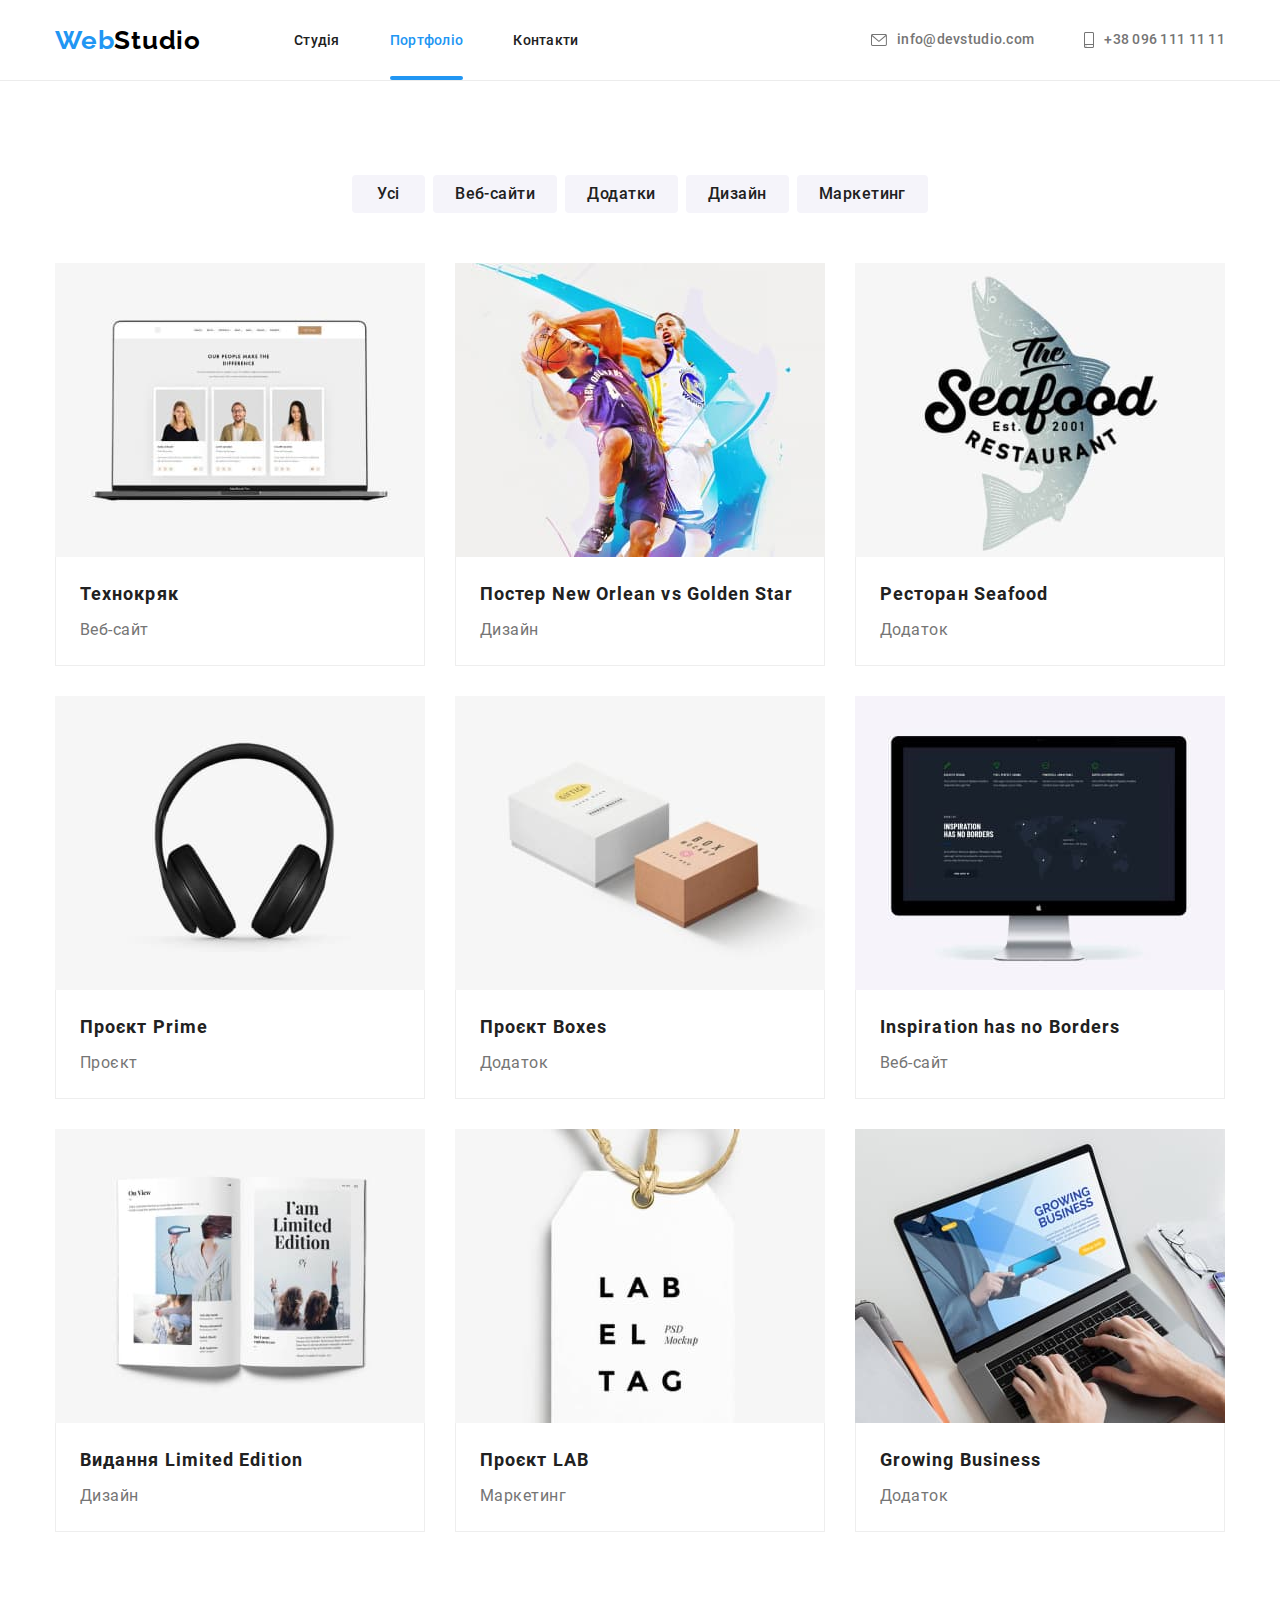
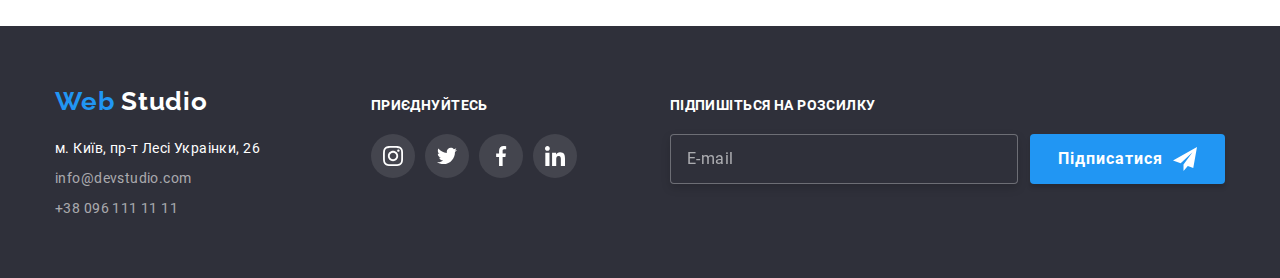
==== commit c0a3e8c4: "3" ====
--- a/portfolio.html
+++ b/portfolio.html
@@ -11,13 +11,13 @@
     <!-- <link -->
       <!-- href="https://fonts.googleapis.com/css2?family=Raleway:wght@700&family=Roboto:wght@400;500;700;900&display=swap" -->
       <!-- rel="stylesheet" -->
-    />
+    <!-- /> -->
     <!-- Normalizator -->
     <!-- <link
       rel="stylesheet"
       href="https://cdnjs.cloudflare.com/ajax/libs/modern-normalize/1.1.0/modern-normalize.min.css"
     /> -->
-    
+
     <!-- my styls -->
      <link rel="stylesheet" href="./css/main.css" />
   </head>
